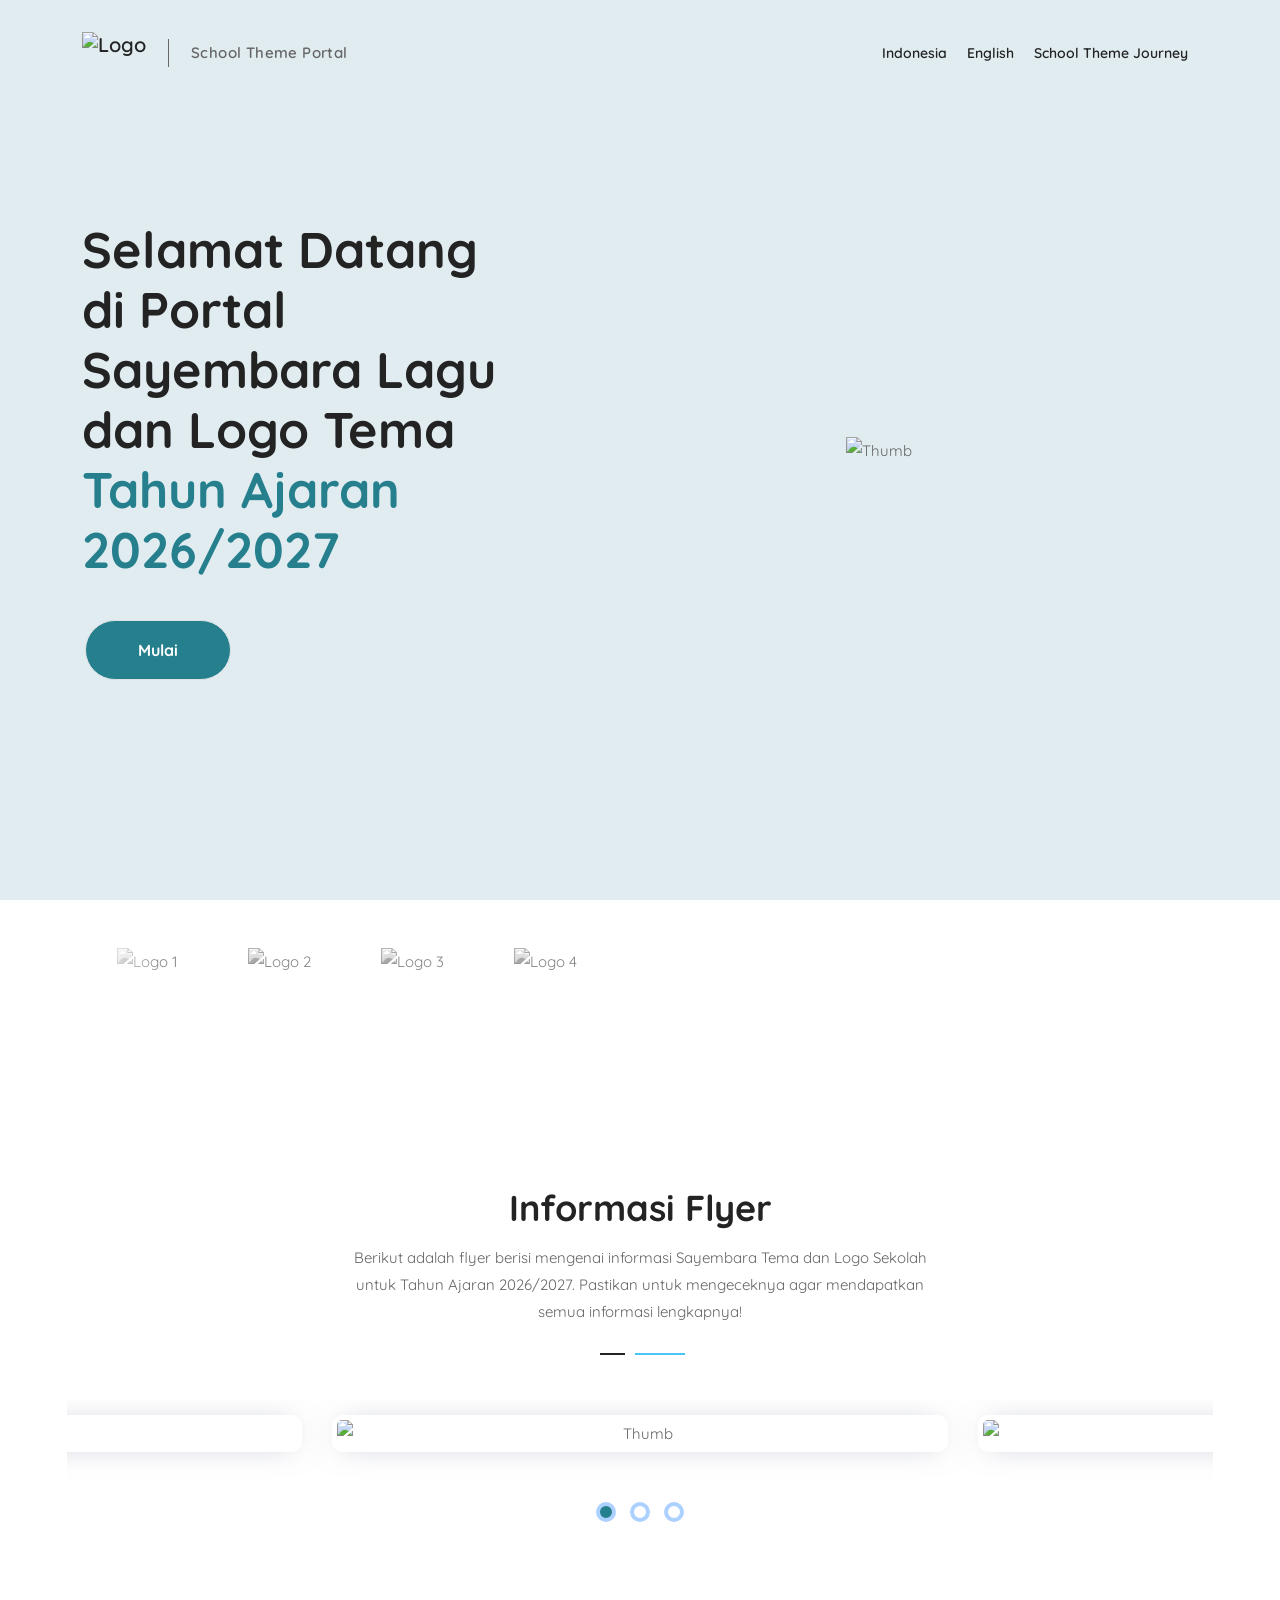
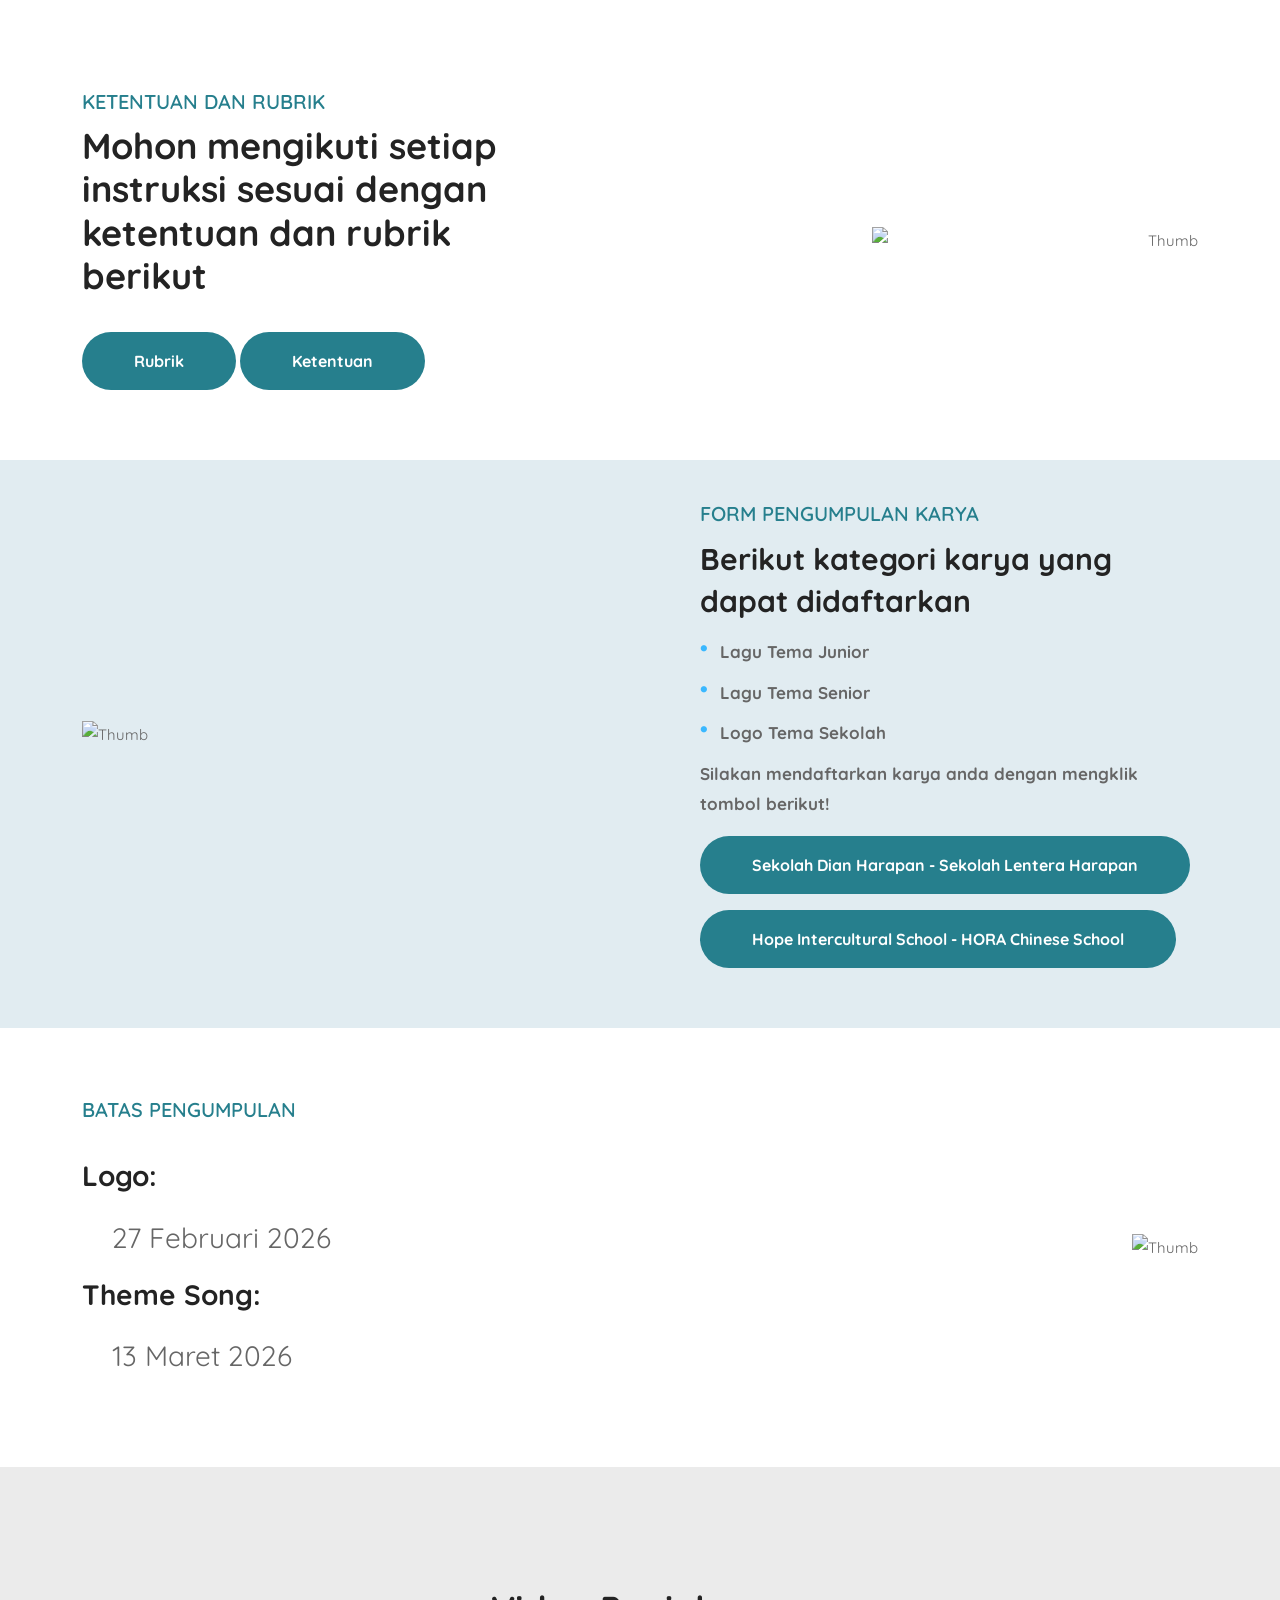
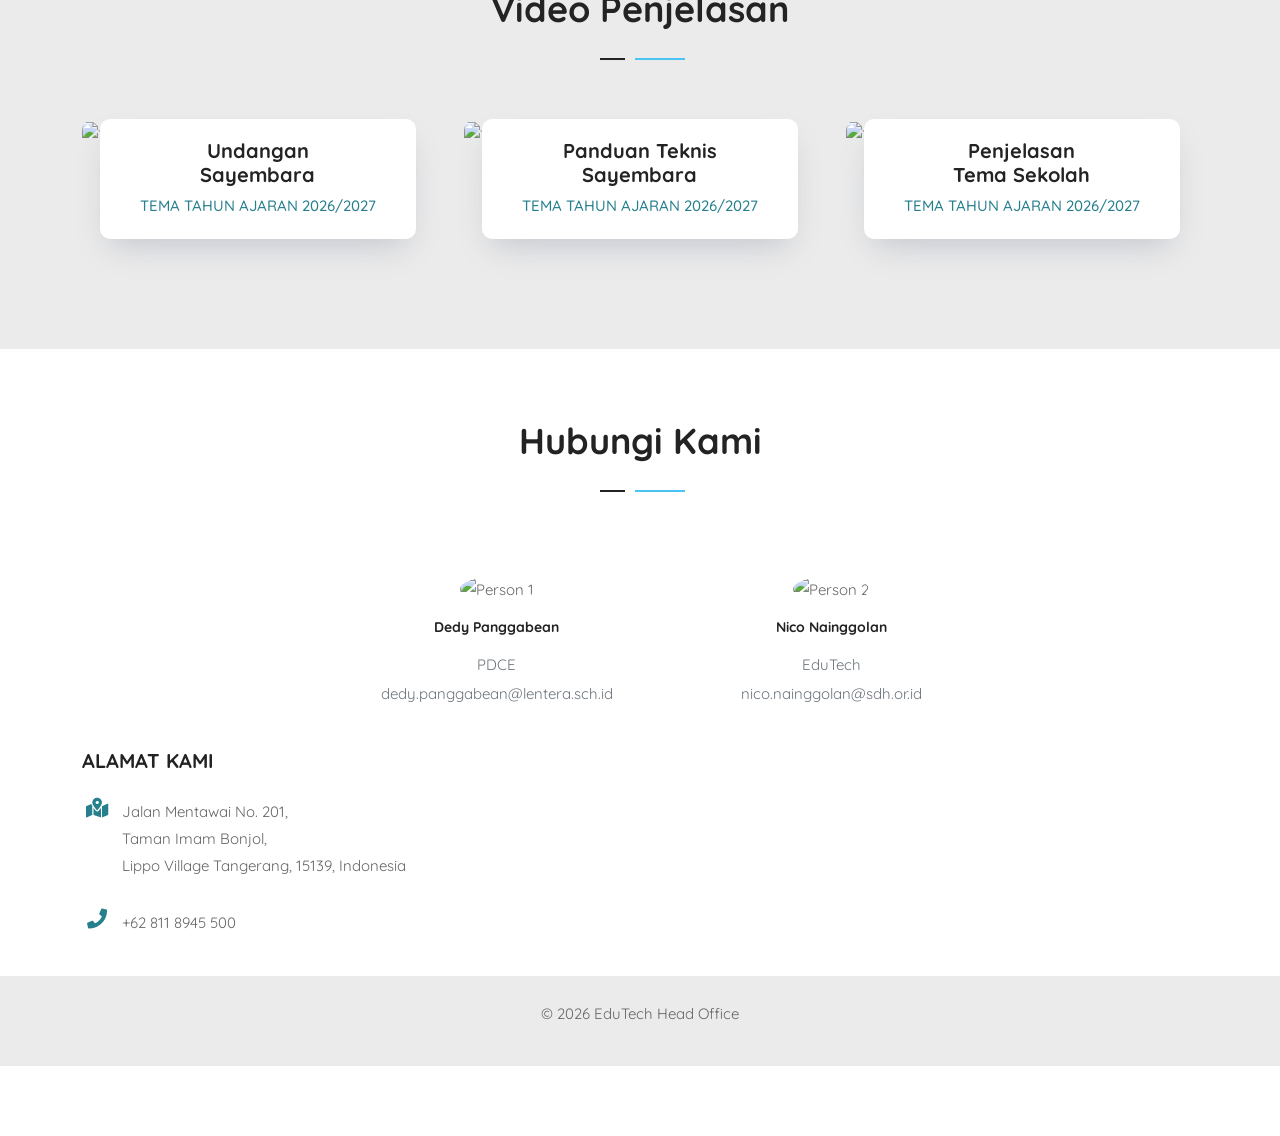
==== indonesia.html @ 3219da0d "upload web" ====
<!DOCTYPE html>
<html lang="en">

<head>
    <!-- ========== Meta Tags ========== -->
    <meta charset="utf-8">
    <meta http-equiv="X-UA-Compatible" content="IE=edge">
    <meta name="viewport" content="width=device-width, initial-scale=1">

    <!-- ========== Page Title ========== -->
    <title>School Theme Competition Portal</title>

    <!-- ========== Favicon Icon ========== -->
    <link rel="shortcut icon" href="https://res.cloudinary.com/dmtqoxsct/image/upload/v1769477807/Desain_tanpa_judul_15_k3yz1j.png" type="image/x-icon">
    <!-- Open Graph -->
    <meta property="og:title" content="School Theme Journey 2026/2027">
    <meta property="og:description" content="School Theme Competition Portal">
    <meta property="og:image" content="https://res.cloudinary.com/dmtqoxsct/image/upload/v1769570770/Colossians_2_13_14_1_zvexdj.png">
    <meta property="og:url" content="https://edutechheadoffice.github.io/schooltheme_portal/">
    <meta property="og:type" content="website">

    <!-- ========== Start Stylesheet ========== -->
    <link href="assets/css/bootstrap.min.css" rel="stylesheet" />
    <link href="assets/css/font-awesome.min.css" rel="stylesheet" />
    <link href="assets/css/elegant-icons.css" rel="stylesheet" />
    <link href="assets/css/flaticon-set.css" rel="stylesheet" />
    <link href="assets/css/magnific-popup.css" rel="stylesheet" />
    <link href="assets/css/owl.carousel.min.css" rel="stylesheet" />
    <link href="assets/css/owl.theme.default.min.css" rel="stylesheet" />
    <link href="assets/css/animate.css" rel="stylesheet" />
    <link href="assets/css/helper.css" rel="stylesheet" />
    <link href="assets/css/validnavs.css" rel="stylesheet" />
    <link href="style.css" rel="stylesheet">
    <link href="assets/css/responsive.css" rel="stylesheet" />
    <!-- ========== End Stylesheet ========== -->


</head>

<body>

    <!-- Start Preloader 
    ============================================= -->
    <div id="preloader">
        <div id="softing-preloader" class="softing-preloader">
            <div class="animation-preloader">
                <div class="spinner"></div>
            </div>
            <div class="loader">
                <div class="row">
                    <div class="col-3 loader-section section-left">
                        <div class="bg"></div>
                    </div>
                    <div class="col-3 loader-section section-left">
                        <div class="bg"></div>
                    </div>
                    <div class="col-3 loader-section section-right">
                        <div class="bg"></div>
                    </div>
                    <div class="col-3 loader-section section-right">
                        <div class="bg"></div>
                    </div>
                </div>
            </div>
        </div>
    </div>
    <!-- End Preloader -->

    <!-- Header 
    ============================================= -->
    <header id="home">
        <!-- Start Navigation -->
        <nav class="navbar mobile-sidenav navbar-sticky navbar-default validnavs navbar-fixed dark no-background">

            <div class="container d-flex justify-content-between align-items-center">            
                

                <!-- Start Header Navigation -->
              <div class="navbar-header">
    <button type="button" class="navbar-toggle" data-toggle="collapse" data-target="#navbar-menu">
        <i class="fa fa-bars"></i>
    </button>

    <a class="navbar-brand brand-wrap" href="index.html">
        <img src="https://res.cloudinary.com/dmtqoxsct/image/upload/v1769415732/PHG_Font_Logo_db_kxhsdo.png"
             class="logo brand-logo" alt="Logo">

        <span class="brand-divider"></span>

        <span class="brand-text">School Theme Portal</span>
    </a>
</div>
                <!-- End Header Navigation -->

                <!-- Collect the nav links, forms, and other content for toggling -->
                <div class="collapse navbar-collapse" id="navbar-menu">

    <button type="button" class="navbar-toggle" data-toggle="collapse" data-target="#navbar-menu">
        <i class="fa fa-times"></i>
    </button>

    <ul class="nav navbar-nav navbar-center" data-in="fadeInDown" data-out="fadeOutUp">
        <li><a class="smooth-menu" href="indonesia.html">Indonesia</a></li>
        <li><a class="smooth-menu" href="index.html">English</a></li>
        <li><a class="smooth-menu" href="index-2.html">School Theme Journey</a></li>
    </ul>

</div><!-- /.navbar-collapse -->

       


                </div>
                <!-- Main Nav -->
            </div>  

            <!-- Overlay screen for menu -->
            <div class="overlay-screen"></div>
            <!-- End Overlay screen for menu -->

        </nav>
        <!-- End Navigation -->
    </header>
    <!-- End Header -->

    <!-- Start Banner 
    ============================================= -->
    <div class="banner-area content-double shape-line bg-theme-small normal-text">
        <div class="box-table">
            <div class="box-cell">
                <div class="container">
                    <div class="double-items">
                        <div class="row align-center">
                            <div class="col-lg-5 left-info simple-video">
                                <div class="content" data-animation="animated fadeInUpBig">
                                    <h1>Selamat Datang di Portal Sayembara Lagu dan Logo Tema <br><span>Tahun Ajaran 2026/2027</span></h1>
                                    <p>
                                    </p>
                                    <a class="btn circle btn-theme border btn-md" href="#theme">Mulai</a>
                                </div>
                            </div>
                            <div class="col-lg-7 right-info">
                                <img src="https://res.cloudinary.com/dmtqoxsct/image/upload/v1769570947/Colossians_2_13_14_2_z1jggm.png" alt="Thumb">
                            </div>
                        </div>
                    </div>
                </div>
                <div class="wavesshape">
                    <img src="assets/img/waves-shape.svg" alt="Shape">
                </div>
            </div>
        </div>
    </div>
    <!-- End Banner -->
        <div class="container my-5">
  <div class="marquee-wrapper overflow-hidden">
    <div class="marquee d-flex align-items-center">
      
      <!-- logo -->
      <img src="https://res.cloudinary.com/dmtqoxsct/image/upload/v1769646526/Main_Logo_SDH_-_Horizontal_-_Black_irmfzk.png" alt="Logo 1">
      <img src="https://res.cloudinary.com/dmtqoxsct/image/upload/v1769646526/Main_Logo_SLH_-_Horizontal_-_Black_sje0l3.png" alt="Logo 2">
      <img src="https://res.cloudinary.com/dmtqoxsct/image/upload/v1769646526/Main_Logo_HIS_-_Horizontal_Main_Logo_HIS_-_Horizontal_-_Black_1_yiuywv.png" alt="Logo 3">
      <img src="https://res.cloudinary.com/dmtqoxsct/image/upload/v1769646675/Hora_Chinese_School-05_zmjd3r.png" alt="Logo 4">

      <!-- looping -->
      <img src="https://res.cloudinary.com/dmtqoxsct/image/upload/v1769646526/Main_Logo_SDH_-_Horizontal_-_Black_irmfzk.png" alt="">
      <img src="https://res.cloudinary.com/dmtqoxsct/image/upload/v1769646526/Main_Logo_SLH_-_Horizontal_-_Black_sje0l3.png" alt="">
      <img src="https://res.cloudinary.com/dmtqoxsct/image/upload/v1769646526/Main_Logo_HIS_-_Horizontal_Main_Logo_HIS_-_Horizontal_-_Black_1_yiuywv.png" alt="">
      <img src="https://res.cloudinary.com/dmtqoxsct/image/upload/v1769646675/Hora_Chinese_School-05_zmjd3r.png" alt="">
  </div>
</div>
</div>
   <!-- Start Overview 
    ============================================= -->
    <div id="overview" class="overview-area default-padding">
        <div class="container">
            <div class="row">
                <div class="col-lg-8 offset-lg-2">
                    <div class="site-heading text-center">
                        <div id="theme">
                        <h2>Informasi Flyer</h2>
                        <p>
                          Berikut adalah flyer berisi mengenai informasi Sayembara Tema dan Logo Sekolah untuk Tahun Ajaran 2026/2027. Pastikan untuk mengeceknya agar mendapatkan semua informasi lengkapnya!
                        </p>
                    </div>
                    </div>
                </div>
            </div>
            <div class="row">
                <div class="col-lg-12 text-center overview-items">
                    <div class="overview-carousel owl-carousel owl-theme">
                         <img src="https://res.cloudinary.com/dmtqoxsct/image/upload/v1769565131/Screenshot_2026-01-28_085028_rasdzl.png" alt="Thumb">
                        <img src="https://res.cloudinary.com/dmtqoxsct/image/upload/v1769565137/Screenshot_2026-01-28_085105_aowwdl.png" alt="Thumb">
                        <img src="https://res.cloudinary.com/dmtqoxsct/image/upload/v1769597877/Screenshot_2026-01-28_175714_o9ojni.png" alt="Thumb">
                    </div>
                </div>
            </div>
        </div>
    </div>
    <!-- End Overview -->
    <!-- Start About 
    ============================================= -->
    <div id="about" class="about-area default-padding">
        <div class="container">
            <div class="row">
                
                <div class="col-lg-6 default info pr-60 pr-md-15 pr-xs-15">
                    <h4>KETENTUAN DAN RUBRIK</h4>
                    <h2>Mohon mengikuti setiap instruksi sesuai dengan ketentuan dan rubrik berikut</h2>
                   
                    <a href="School Theme Competition Rubric.xlsx" class="btn circle btn-theme effect btn-md">Rubrik</a>
                    <a href="ketentuan.pdf" class="btn circle btn-theme effect btn-md">Ketentuan</a>
                </div>
               <div class="col-lg-6 order-lg-1 order-15 right-info text-end
            d-lg-flex align-items-lg-center justify-content-lg-end">
                                <img src="https://res.cloudinary.com/dmtqoxsct/image/upload/v1769506460/Desain_tanpa_judul_18_xvs95o.png" style="width: 60%;" alt="Thumb">
                            </div>
                        </div>
                    </div>
                </div>
            </div>
        </div>
    </div>
    <!-- End About -->

    <!-- Start Companies Area 
    ============================================= -->
   <div class="companies-area default-padding bg-theme-small compact-section">
  <div class="container">
    <div class="row align-items-center">

      <!-- IMAGE LEFT -->
      <div class="col-lg-6 order-lg-1 order-2 right-info text-start">
        <img 
          src="https://res.cloudinary.com/dmtqoxsct/image/upload/v1769408771/324373_7_amijyy.png"
          alt="Thumb"
          class="img-fluid submission-img"
        >
      </div>

      <!-- TEXT RIGHT -->
      <div class="col-lg-6 order-lg-2 order-1 info pl-60 pl-md-15 pl-xs-15">
        <h4 style="   color: var(--color-primary);
  font-weight: 600;
  text-transform: uppercase;
  margin-bottom: 10px;
  font-size: 20px;">FORM PENGUMPULAN KARYA</h4>
        <h4>Berikut kategori karya yang dapat didaftarkan</h4>
       <ul class="icon-list"><li>Lagu Tema Junior</li>
<li>Lagu Tema Senior</li>
<li>Logo Tema Sekolah</li></ul>
        <p style=" font-size: 17px; font-weight: 800;">Silakan mendaftarkan karya anda dengan mengklik tombol berikut!</p>

         <a href="https://forms.office.com/pages/responsepage.aspx?id=8gHswSU1mUS3Gz90bdmfjRW_8tBEueBHvKJaRVLL0GNUM0Y0ME9LU0hYODE4REhWRUtPM0FOSEZEUy4u&route=shorturl" class="btn circle btn-theme effect btn-md mt-3">
         Sekolah Dian Harapan - Sekolah Lentera Harapan
        </a>
        <br>
        <a href="https://forms.office.com/Pages/ResponsePage.aspx?id=8gHswSU1mUS3Gz90bdmfjRW_8tBEueBHvKJaRVLL0GNUN1FMWlVHWTFRS1hRVVhCN0RLM1BLOExMQi4u" class="btn circle btn-theme effect btn-md mt-3">
          Hope Intercultural School - HORA Chinese School
        </a>
      </div>

    </div>
  </div>
</div>


    <!-- End Companies Area -->

 <!-- Start About 
    ============================================= -->
    <div id="about" class="about-area default-padding">
        <div class="container">
            <div class="row">
                
                <div class="col-lg-6 default info pr-60 pr-md-15 pr-xs-15">
                    <h4>BATAS PENGUMPULAN</h4>
                    <br>
                    <h3>Logo:</h3>
                    <p style="font-size: 28px; margin-left: 30px">27 Februari 2026</p>
                    <h3>Theme Song:</h3>
                    <p style="font-size: 28px; margin-left: 30px">13 Maret 2026</p>
                </div>
                 <div class="col-lg-6 order-lg-1 order-15 right-info text-end
            d-lg-flex align-items-lg-center justify-content-lg-end">
                                <img src="https://res.cloudinary.com/dmtqoxsct/image/upload/v1769507106/324373_8_byntpc.png" alt="Thumb">
                            </div>
                        </div>
                    </div>
                </div>
            </div>
        </div>
    </div>
    <!-- End About -->
   

    <!-- Start Team  
    ============================================= -->
    <div id="team" class="team-area bg-gray default-padding bottom-less">
        <div class="container">
            <div class="row">
                <div class="col-lg-8 offset-lg-2">
                    <div class="site-heading text-center">
                        <h2>Video Penjelasan</h2>
                    </div>
                </div>
            </div>
            <div class="team-items">
                <div class="row">
                    <div class="col-lg-4 col-md-6">
                        <div class="item">
                            <div class="thumb">
                                <img src="https://res.cloudinary.com/dmtqoxsct/image/upload/v1769580712/Screenshot_2026-01-28_at_13.05.48_kveeoa.png" alt="Thumb">
                                <div class="social">
                                    <ul>
                                        <li class="instagram">
                                            <a href="https://www.youtube.com/watch?v=D0Cm_6YwQUc" class="popup-youtube"><i class="fab fa-youtube"></i></a>
                                    </ul>
                                </div>
                            </div>
                            <div class="info">
                                <h4> Undangan <br>Sayembara </h4>
                                <span>Tema Tahun Ajaran 2026/2027</span>
                            </div>
                        </div>
                    </div>
                    <div class="col-lg-4 col-md-6">
                        <div class="item">
                            <div class="thumb">
                                <img src="https://res.cloudinary.com/dmtqoxsct/image/upload/v1769580712/Screenshot_2026-01-28_at_13.07.51_fjllck.png" alt="Thumb">
                                <div class="social">
                                    <ul>
                                        <li class="instagram">
                                            <a href="https://youtu.be/3Cv256GysTo"><i class="fab fa-youtube"></i></a>
                                        </li>
                                    </ul>
                                </div>
                            </div>
                            <div class="info">
                                <h4> Panduan Teknis <br> Sayembara</h4>
                                <span>Tema Tahun Ajaran 2026/2027 </span>
                            </div>
                        </div>
                    </div>
                    <div class="col-lg-4 col-md-6">
                        <div class="item">
                            <div class="thumb">
                                <img src="https://res.cloudinary.com/dmtqoxsct/image/upload/v1769580838/Screenshot_2026-01-28_at_13.05.08_rw1brc.png" alt="Thumb">
                                <div class="social">
                                    <ul>
                                        <li class="instagram">
                                            <a href="https://www.youtube.com/watch?v=H1B5Xvhsjas" class="popup-youtube"><i class="fab fa-youtube"></i></a>
                                        </li>
                                    </ul>
                                </div>
                            </div>
                            <div class="info">
                                <h4>Penjelasan <br> Tema Sekolah</h4>
                                <span>Tema Tahun Ajaran 2026/2027</span>
                            </div>
                        </div>
                    </div>
                </div>
            </div>
        </div>
    </div>
    <!-- End Team -->

   

   

    

    <!-- Start Contact Area  
    ============================================= -->
    <div id="contact" class="contact-us-area default-padding">
        <div class="container">
            <div class="row">
                <div class="col-lg-8 offset-lg-2">
                    <div class="site-heading text-center">
                        <h2>Hubungi Kami</h2>
                    </div>
                </div>
            </div>
              <div class="row justify-content-center mt-4">
            <div class="col-lg-4 col-md-5 col-12 text-center">
                <img src="https://res.cloudinary.com/dmtqoxsct/image/upload/v1769411630/324373_4_tktbna.png" class="profile-img rounded-circle mb-3" alt="Person 1">
                                <h6>Dedy Panggabean</h6>
                                  <p class="text-muted job-title">PDCE</p>
                <p class="text-muted email">dedy.panggabean@lentera.sch.id</p>
            </div>
                   <div class="col-lg-3 col-md-4 col-12 text-center">
                <img src="https://res.cloudinary.com/dmtqoxsct/image/upload/v1769425814/nico_ziuiih.png"
     class="profile-img rounded-circle mb-3"
     alt="Person 2">
                <h6>Nico Nainggolan</h6>
                  <p class="text-muted job-title">EduTech</p>
                <p class="text-muted email">nico.nainggolan@sdh.or.id</p>
            </div>
        </div>
            <br>
            <div class="row">
                <div class="col-lg-6 address">
                    <div class="address-items">
                        <h4>ALAMAT KAMI</h4>
                        <ul class="info">
                            <li>
                                <i class="fas fa-map-marked-alt"></i> 
                                <span>Jalan Mentawai No. 201,<br> Taman Imam Bonjol,<br> Lippo Village Tangerang, 15139, Indonesia</span>
                            </li>
                            <li>
                                <i class="fas fa-phone"></i> 
                                <span>+62 811 8945 500</span>
                            </li>
                        </ul>
                        </div>
                    </div>
                </div>
        </div>
  <footer class="bg-gray pt-4 pb-4">
        <div class="container text-center">
            <p>&copy; 2026 EduTech Head Office</p>
        </div>
    </footer>

    <!-- jQuery Frameworks
    ============================================= -->
    <script src="assets/js/jquery-3.6.0.min.js"></script>
    <script src="assets/js/bootstrap.bundle.min.js"></script>
    <script src="assets/js/jquery.appear.js"></script>
    <script src="assets/js/jquery.easing.min.js"></script>
    <script src="assets/js/jquery.magnific-popup.min.js"></script>
    <script src="assets/js/owl.carousel.min.js"></script>
    <script src="assets/js/count-to.js"></script>
    <script src="assets/js/wow.min.js"></script>
    <script src="assets/js/validnavs.js"></script>
    <script src="assets/js/main.js"></script>

</body>
</html>
---- assets/css/elegant-icons.css ----
@font-face {
	font-family: 'ElegantIcons';
	src:url('../fonts/ElegantIcons.eot');
	src:url('../fonts/ElegantIcons.eot?#iefix') format('embedded-opentype'),
		url('../fonts/ElegantIcons.woff') format('woff'),
		url('../fonts/ElegantIcons.ttf') format('truetype'),
		url('../fonts/ElegantIcons.svg#ElegantIcons') format('svg');
	font-weight: normal;
	font-style: normal;
}

@media screen and (-webkit-min-device-pixel-ratio:0) {
  @font-face {
    font-family: "ElegantIcons";
    src: url("./ElegantIcons.svg#ElegantIcons") format("svg");
  }
}

/* Use the following CSS code if you want to use data attributes for inserting your icons */
[data-icon]:before {
	font-family: 'ElegantIcons';
	content: attr(data-icon);
	speak: none;
	font-weight: normal;
	font-variant: normal;
	text-transform: none;
	line-height: 1;
	-webkit-font-smoothing: antialiased;
	-moz-osx-font-smoothing: grayscale;
}

/* Use the following CSS code if you want to have a class per icon */
/*
Instead of a list of all class selectors,
you can use the generic selector below, but it's slower:
[class*="your-class-prefix"] {
*/

.arrow_up, .arrow_down, .arrow_left, .arrow_right, .arrow_left-up, .arrow_right-up, .arrow_right-down, .arrow_left-down, .arrow-up-down, .arrow_up-down_alt, .arrow_left-right_alt, .arrow_left-right, .arrow_expand_alt2, .arrow_expand_alt, .arrow_condense, .arrow_expand, .arrow_move, .arrow_carrot-up, .arrow_carrot-down, .arrow_carrot-left, .arrow_carrot-right, .arrow_carrot-2up, .arrow_carrot-2down, .arrow_carrot-2left, .arrow_carrot-2right, .arrow_carrot-up_alt2, .arrow_carrot-down_alt2, .arrow_carrot-left_alt2, .arrow_carrot-right_alt2, .arrow_carrot-2up_alt2, .arrow_carrot-2down_alt2, .arrow_carrot-2left_alt2, .arrow_carrot-2right_alt2, .arrow_triangle-up, .arrow_triangle-down, .arrow_triangle-left, .arrow_triangle-right, .arrow_triangle-up_alt2, .arrow_triangle-down_alt2, .arrow_triangle-left_alt2, .arrow_triangle-right_alt2, .arrow_back, .icon_minus-06, .icon_plus, .icon_close, .icon_check, .icon_minus_alt2, .icon_plus_alt2, .icon_close_alt2, .icon_check_alt2, .icon_zoom-out_alt, .icon_zoom-in_alt, .icon_search, .icon_box-empty, .icon_box-selected, .icon_minus-box, .icon_plus-box, .icon_box-checked, .icon_circle-empty, .icon_circle-slelected, .icon_stop_alt2, .icon_stop, .icon_pause_alt2, .icon_pause, .icon_menu, .icon_menu-square_alt2, .icon_menu-circle_alt2, .icon_ul, .icon_ol, .icon_adjust-horiz, .icon_adjust-vert, .icon_document_alt, .icon_documents_alt, .icon_pencil, .icon_pencil-edit_alt, .icon_pencil-edit, .icon_folder-alt, .icon_folder-open_alt, .icon_folder-add_alt, .icon_info_alt, .icon_error-oct_alt, .icon_error-circle_alt, .icon_error-triangle_alt, .icon_question_alt2, .icon_question, .icon_comment_alt, .icon_chat_alt, .icon_vol-mute_alt, .icon_volume-low_alt, .icon_volume-high_alt, .icon_quotations, .icon_quotations_alt2, .icon_clock_alt, .icon_lock_alt, .icon_lock-open_alt, .icon_key_alt, .icon_cloud_alt, .icon_cloud-upload_alt, .icon_cloud-download_alt, .icon_image, .icon_images, .icon_lightbulb_alt, .icon_gift_alt, .icon_house_alt, .icon_genius, .icon_mobile, .icon_tablet, .icon_laptop, .icon_desktop, .icon_camera_alt, .icon_mail_alt, .icon_cone_alt, .icon_ribbon_alt, .icon_bag_alt, .icon_creditcard, .icon_cart_alt, .icon_paperclip, .icon_tag_alt, .icon_tags_alt, .icon_trash_alt, .icon_cursor_alt, .icon_mic_alt, .icon_compass_alt, .icon_pin_alt, .icon_pushpin_alt, .icon_map_alt, .icon_drawer_alt, .icon_toolbox_alt, .icon_book_alt, .icon_calendar, .icon_film, .icon_table, .icon_contacts_alt, .icon_headphones, .icon_lifesaver, .icon_piechart, .icon_refresh, .icon_link_alt, .icon_link, .icon_loading, .icon_blocked, .icon_archive_alt, .icon_heart_alt, .icon_star_alt, .icon_star-half_alt, .icon_star, .icon_star-half, .icon_tools, .icon_tool, .icon_cog, .icon_cogs, .arrow_up_alt, .arrow_down_alt, .arrow_left_alt, .arrow_right_alt, .arrow_left-up_alt, .arrow_right-up_alt, .arrow_right-down_alt, .arrow_left-down_alt, .arrow_condense_alt, .arrow_expand_alt3, .arrow_carrot_up_alt, .arrow_carrot-down_alt, .arrow_carrot-left_alt, .arrow_carrot-right_alt, .arrow_carrot-2up_alt, .arrow_carrot-2dwnn_alt, .arrow_carrot-2left_alt, .arrow_carrot-2right_alt, .arrow_triangle-up_alt, .arrow_triangle-down_alt, .arrow_triangle-left_alt, .arrow_triangle-right_alt, .icon_minus_alt, .icon_plus_alt, .icon_close_alt, .icon_check_alt, .icon_zoom-out, .icon_zoom-in, .icon_stop_alt, .icon_menu-square_alt, .icon_menu-circle_alt, .icon_document, .icon_documents, .icon_pencil_alt, .icon_folder, .icon_folder-open, .icon_folder-add, .icon_folder_upload, .icon_folder_download, .icon_info, .icon_error-circle, .icon_error-oct, .icon_error-triangle, .icon_question_alt, .icon_comment, .icon_chat, .icon_vol-mute, .icon_volume-low, .icon_volume-high, .icon_quotations_alt, .icon_clock, .icon_lock, .icon_lock-open, .icon_key, .icon_cloud, .icon_cloud-upload, .icon_cloud-download, .icon_lightbulb, .icon_gift, .icon_house, .icon_camera, .icon_mail, .icon_cone, .icon_ribbon, .icon_bag, .icon_cart, .icon_tag, .icon_tags, .icon_trash, .icon_cursor, .icon_mic, .icon_compass, .icon_pin, .icon_pushpin, .icon_map, .icon_drawer, .icon_toolbox, .icon_book, .icon_contacts, .icon_archive, .icon_heart, .icon_profile, .icon_group, .icon_grid-2x2, .icon_grid-3x3, .icon_music, .icon_pause_alt, .icon_phone, .icon_upload, .icon_download, .social_facebook, .social_twitter, .social_pinterest, .social_googleplus, .social_tumblr, .social_tumbleupon, .social_wordpress, .social_instagram, .social_dribbble, .social_vimeo, .social_linkedin, .social_rss, .social_deviantart, .social_share, .social_myspace, .social_skype, .social_youtube, .social_picassa, .social_googledrive, .social_flickr, .social_blogger, .social_spotify, .social_delicious, .social_facebook_circle, .social_twitter_circle, .social_pinterest_circle, .social_googleplus_circle, .social_tumblr_circle, .social_stumbleupon_circle, .social_wordpress_circle, .social_instagram_circle, .social_dribbble_circle, .social_vimeo_circle, .social_linkedin_circle, .social_rss_circle, .social_deviantart_circle, .social_share_circle, .social_myspace_circle, .social_skype_circle, .social_youtube_circle, .social_picassa_circle, .social_googledrive_alt2, .social_flickr_circle, .social_blogger_circle, .social_spotify_circle, .social_delicious_circle, .social_facebook_square, .social_twitter_square, .social_pinterest_square, .social_googleplus_square, .social_tumblr_square, .social_stumbleupon_square, .social_wordpress_square, .social_instagram_square, .social_dribbble_square, .social_vimeo_square, .social_linkedin_square, .social_rss_square, .social_deviantart_square, .social_share_square, .social_myspace_square, .social_skype_square, .social_youtube_square, .social_picassa_square, .social_googledrive_square, .social_flickr_square, .social_blogger_square, .social_spotify_square, .social_delicious_square, .icon_printer, .icon_calulator, .icon_building, .icon_floppy, .icon_drive, .icon_search-2, .icon_id, .icon_id-2, .icon_puzzle, .icon_like, .icon_dislike, .icon_mug, .icon_currency, .icon_wallet, .icon_pens, .icon_easel, .icon_flowchart, .icon_datareport, .icon_briefcase, .icon_shield, .icon_percent, .icon_globe, .icon_globe-2, .icon_target, .icon_hourglass, .icon_balance, .icon_rook, .icon_printer-alt, .icon_calculator_alt, .icon_building_alt, .icon_floppy_alt, .icon_drive_alt, .icon_search_alt, .icon_id_alt, .icon_id-2_alt, .icon_puzzle_alt, .icon_like_alt, .icon_dislike_alt, .icon_mug_alt, .icon_currency_alt, .icon_wallet_alt, .icon_pens_alt, .icon_easel_alt, .icon_flowchart_alt, .icon_datareport_alt, .icon_briefcase_alt, .icon_shield_alt, .icon_percent_alt, .icon_globe_alt, .icon_clipboard {
	font-family: 'ElegantIcons';
	speak: none;
	font-style: normal;
	font-weight: normal;
	font-variant: normal;
	text-transform: none;
	line-height: 1;
	-webkit-font-smoothing: antialiased;
}
.arrow_up:before {
	content: "\21";
}
.arrow_down:before {
	content: "\22";
}
.arrow_left:before {
	content: "\23";
}
.arrow_right:before {
	content: "\24";
}
.arrow_left-up:before {
	content: "\25";
}
.arrow_right-up:before {
	content: "\26";
}
.arrow_right-down:before {
	content: "\27";
}
.arrow_left-down:before {
	content: "\28";
}
.arrow-up-down:before {
	content: "\29";
}
.arrow_up-down_alt:before {
	content: "\2a";
}
.arrow_left-right_alt:before {
	content: "\2b";
}
.arrow_left-right:before {
	content: "\2c";
}
.arrow_expand_alt2:before {
	content: "\2d";
}
.arrow_expand_alt:before {
	content: "\2e";
}
.arrow_condense:before {
	content: "\2f";
}
.arrow_expand:before {
	content: "\30";
}
.arrow_move:before {
	content: "\31";
}
.arrow_carrot-up:before {
	content: "\32";
}
.arrow_carrot-down:before {
	content: "\33";
}
.arrow_carrot-left:before {
	content: "\34";
}
.arrow_carrot-right:before {
	content: "\35";
}
.arrow_carrot-2up:before {
	content: "\36";
}
.arrow_carrot-2down:before {
	content: "\37";
}
.arrow_carrot-2left:before {
	content: "\38";
}
.arrow_carrot-2right:before {
	content: "\39";
}
.arrow_carrot-up_alt2:before {
	content: "\3a";
}
.arrow_carrot-down_alt2:before {
	content: "\3b";
}
.arrow_carrot-left_alt2:before {
	content: "\3c";
}
.arrow_carrot-right_alt2:before {
	content: "\3d";
}
.arrow_carrot-2up_alt2:before {
	content: "\3e";
}
.arrow_carrot-2down_alt2:before {
	content: "\3f";
}
.arrow_carrot-2left_alt2:before {
	content: "\40";
}
.arrow_carrot-2right_alt2:before {
	content: "\41";
}
.arrow_triangle-up:before {
	content: "\42";
}
.arrow_triangle-down:before {
	content: "\43";
}
.arrow_triangle-left:before {
	content: "\44";
}
.arrow_triangle-right:before {
	content: "\45";
}
.arrow_triangle-up_alt2:before {
	content: "\46";
}
.arrow_triangle-down_alt2:before {
	content: "\47";
}
.arrow_triangle-left_alt2:before {
	content: "\48";
}
.arrow_triangle-right_alt2:before {
	content: "\49";
}
.arrow_back:before {
	content: "\4a";
}
.icon_minus-06:before {
	content: "\4b";
}
.icon_plus:before {
	content: "\4c";
}
.icon_close:before {
	content: "\4d";
}
.icon_check:before {
	content: "\4e";
}
.icon_minus_alt2:before {
	content: "\4f";
}
.icon_plus_alt2:before {
	content: "\50";
}
.icon_close_alt2:before {
	content: "\51";
}
.icon_check_alt2:before {
	content: "\52";
}
.icon_zoom-out_alt:before {
	content: "\53";
}
.icon_zoom-in_alt:before {
	content: "\54";
}
.icon_search:before {
	content: "\55";
}
.icon_box-empty:before {
	content: "\56";
}
.icon_box-selected:before {
	content: "\57";
}
.icon_minus-box:before {
	content: "\58";
}
.icon_plus-box:before {
	content: "\59";
}
.icon_box-checked:before {
	content: "\5a";
}
.icon_circle-empty:before {
	content: "\5b";
}
.icon_circle-slelected:before {
	content: "\5c";
}
.icon_stop_alt2:before {
	content: "\5d";
}
.icon_stop:before {
	content: "\5e";
}
.icon_pause_alt2:before {
	content: "\5f";
}
.icon_pause:before {
	content: "\60";
}
.icon_menu:before {
	content: "\61";
}
.icon_menu-square_alt2:before {
	content: "\62";
}
.icon_menu-circle_alt2:before {
	content: "\63";
}
.icon_ul:before {
	content: "\64";
}
.icon_ol:before {
	content: "\65";
}
.icon_adjust-horiz:before {
	content: "\66";
}
.icon_adjust-vert:before {
	content: "\67";
}
.icon_document_alt:before {
	content: "\68";
}
.icon_documents_alt:before {
	content: "\69";
}
.icon_pencil:before {
	content: "\6a";
}
.icon_pencil-edit_alt:before {
	content: "\6b";
}
.icon_pencil-edit:before {
	content: "\6c";
}
.icon_folder-alt:before {
	content: "\6d";
}
.icon_folder-open_alt:before {
	content: "\6e";
}
.icon_folder-add_alt:before {
	content: "\6f";
}
.icon_info_alt:before {
	content: "\70";
}
.icon_error-oct_alt:before {
	content: "\71";
}
.icon_error-circle_alt:before {
	content: "\72";
}
.icon_error-triangle_alt:before {
	content: "\73";
}
.icon_question_alt2:before {
	content: "\74";
}
.icon_question:before {
	content: "\75";
}
.icon_comment_alt:before {
	content: "\76";
}
.icon_chat_alt:before {
	content: "\77";
}
.icon_vol-mute_alt:before {
	content: "\78";
}
.icon_volume-low_alt:before {
	content: "\79";
}
.icon_volume-high_alt:before {
	content: "\7a";
}
.icon_quotations:before {
	content: "\7b";
}
.icon_quotations_alt2:before {
	content: "\7c";
}
.icon_clock_alt:before {
	content: "\7d";
}
.icon_lock_alt:before {
	content: "\7e";
}
.icon_lock-open_alt:before {
	content: "\e000";
}
.icon_key_alt:before {
	content: "\e001";
}
.icon_cloud_alt:before {
	content: "\e002";
}
.icon_cloud-upload_alt:before {
	content: "\e003";
}
.icon_cloud-download_alt:before {
	content: "\e004";
}
.icon_image:before {
	content: "\e005";
}
.icon_images:before {
	content: "\e006";
}
.icon_lightbulb_alt:before {
	content: "\e007";
}
.icon_gift_alt:before {
	content: "\e008";
}
.icon_house_alt:before {
	content: "\e009";
}
.icon_genius:before {
	content: "\e00a";
}
.icon_mobile:before {
	content: "\e00b";
}
.icon_tablet:before {
	content: "\e00c";
}
.icon_laptop:before {
	content: "\e00d";
}
.icon_desktop:before {
	content: "\e00e";
}
.icon_camera_alt:before {
	content: "\e00f";
}
.icon_mail_alt:before {
	content: "\e010";
}
.icon_cone_alt:before {
	content: "\e011";
}
.icon_ribbon_alt:before {
	content: "\e012";
}
.icon_bag_alt:before {
	content: "\e013";
}
.icon_creditcard:before {
	content: "\e014";
}
.icon_cart_alt:before {
	content: "\e015";
}
.icon_paperclip:before {
	content: "\e016";
}
.icon_tag_alt:before {
	content: "\e017";
}
.icon_tags_alt:before {
	content: "\e018";
}
.icon_trash_alt:before {
	content: "\e019";
}
.icon_cursor_alt:before {
	content: "\e01a";
}
.icon_mic_alt:before {
	content: "\e01b";
}
.icon_compass_alt:before {
	content: "\e01c";
}
.icon_pin_alt:before {
	content: "\e01d";
}
.icon_pushpin_alt:before {
	content: "\e01e";
}
.icon_map_alt:before {
	content: "\e01f";
}
.icon_drawer_alt:before {
	content: "\e020";
}
.icon_toolbox_alt:before {
	content: "\e021";
}
.icon_book_alt:before {
	content: "\e022";
}
.icon_calendar:before {
	content: "\e023";
}
.icon_film:before {
	content: "\e024";
}
.icon_table:before {
	content: "\e025";
}
.icon_contacts_alt:before {
	content: "\e026";
}
.icon_headphones:before {
	content: "\e027";
}
.icon_lifesaver:before {
	content: "\e028";
}
.icon_piechart:before {
	content: "\e029";
}
.icon_refresh:before {
	content: "\e02a";
}
.icon_link_alt:before {
	content: "\e02b";
}
.icon_link:before {
	content: "\e02c";
}
.icon_loading:before {
	content: "\e02d";
}
.icon_blocked:before {
	content: "\e02e";
}
.icon_archive_alt:before {
	content: "\e02f";
}
.icon_heart_alt:before {
	content: "\e030";
}
.icon_star_alt:before {
	content: "\e031";
}
.icon_star-half_alt:before {
	content: "\e032";
}
.icon_star:before {
	content: "\e033";
}
.icon_star-half:before {
	content: "\e034";
}
.icon_tools:before {
	content: "\e035";
}
.icon_tool:before {
	content: "\e036";
}
.icon_cog:before {
	content: "\e037";
}
.icon_cogs:before {
	content: "\e038";
}
.arrow_up_alt:before {
	content: "\e039";
}
.arrow_down_alt:before {
	content: "\e03a";
}
.arrow_left_alt:before {
	content: "\e03b";
}
.arrow_right_alt:before {
	content: "\e03c";
}
.arrow_left-up_alt:before {
	content: "\e03d";
}
.arrow_right-up_alt:before {
	content: "\e03e";
}
.arrow_right-down_alt:before {
	content: "\e03f";
}
.arrow_left-down_alt:before {
	content: "\e040";
}
.arrow_condense_alt:before {
	content: "\e041";
}
.arrow_expand_alt3:before {
	content: "\e042";
}
.arrow_carrot_up_alt:before {
	content: "\e043";
}
.arrow_carrot-down_alt:before {
	content: "\e044";
}
.arrow_carrot-left_alt:before {
	content: "\e045";
}
.arrow_carrot-right_alt:before {
	content: "\e046";
}
.arrow_carrot-2up_alt:before {
	content: "\e047";
}
.arrow_carrot-2dwnn_alt:before {
	content: "\e048";
}
.arrow_carrot-2left_alt:before {
	content: "\e049";
}
.arrow_carrot-2right_alt:before {
	content: "\e04a";
}
.arrow_triangle-up_alt:before {
	content: "\e04b";
}
.arrow_triangle-down_alt:before {
	content: "\e04c";
}
.arrow_triangle-left_alt:before {
	content: "\e04d";
}
.arrow_triangle-right_alt:before {
	content: "\e04e";
}
.icon_minus_alt:before {
	content: "\e04f";
}
.icon_plus_alt:before {
	content: "\e050";
}
.icon_close_alt:before {
	content: "\e051";
}
.icon_check_alt:before {
	content: "\e052";
}
.icon_zoom-out:before {
	content: "\e053";
}
.icon_zoom-in:before {
	content: "\e054";
}
.icon_stop_alt:before {
	content: "\e055";
}
.icon_menu-square_alt:before {
	content: "\e056";
}
.icon_menu-circle_alt:before {
	content: "\e057";
}
.icon_document:before {
	content: "\e058";
}
.icon_documents:before {
	content: "\e059";
}
.icon_pencil_alt:before {
	content: "\e05a";
}
.icon_folder:before {
	content: "\e05b";
}
.icon_folder-open:before {
	content: "\e05c";
}
.icon_folder-add:before {
	content: "\e05d";
}
.icon_folder_upload:before {
	content: "\e05e";
}
.icon_folder_download:before {
	content: "\e05f";
}
.icon_info:before {
	content: "\e060";
}
.icon_error-circle:before {
	content: "\e061";
}
.icon_error-oct:before {
	content: "\e062";
}
.icon_error-triangle:before {
	content: "\e063";
}
.icon_question_alt:before {
	content: "\e064";
}
.icon_comment:before {
	content: "\e065";
}
.icon_chat:before {
	content: "\e066";
}
.icon_vol-mute:before {
	content: "\e067";
}
.icon_volume-low:before {
	content: "\e068";
}
.icon_volume-high:before {
	content: "\e069";
}
.icon_quotations_alt:before {
	content: "\e06a";
}
.icon_clock:before {
	content: "\e06b";
}
.icon_lock:before {
	content: "\e06c";
}
.icon_lock-open:before {
	content: "\e06d";
}
.icon_key:before {
	content: "\e06e";
}
.icon_cloud:before {
	content: "\e06f";
}
.icon_cloud-upload:before {
	content: "\e070";
}
.icon_cloud-download:before {
	content: "\e071";
}
.icon_lightbulb:before {
	content: "\e072";
}
.icon_gift:before {
	content: "\e073";
}
.icon_house:before {
	content: "\e074";
}
.icon_camera:before {
	content: "\e075";
}
.icon_mail:before {
	content: "\e076";
}
.icon_cone:before {
	content: "\e077";
}
.icon_ribbon:before {
	content: "\e078";
}
.icon_bag:before {
	content: "\e079";
}
.icon_cart:before {
	content: "\e07a";
}
.icon_tag:before {
	content: "\e07b";
}
.icon_tags:before {
	content: "\e07c";
}
.icon_trash:before {
	content: "\e07d";
}
.icon_cursor:before {
	content: "\e07e";
}
.icon_mic:before {
	content: "\e07f";
}
.icon_compass:before {
	content: "\e080";
}
.icon_pin:before {
	content: "\e081";
}
.icon_pushpin:before {
	content: "\e082";
}
.icon_map:before {
	content: "\e083";
}
.icon_drawer:before {
	content: "\e084";
}
.icon_toolbox:before {
	content: "\e085";
}
.icon_book:before {
	content: "\e086";
}
.icon_contacts:before {
	content: "\e087";
}
.icon_archive:before {
	content: "\e088";
}
.icon_heart:before {
	content: "\e089";
}
.icon_profile:before {
	content: "\e08a";
}
.icon_group:before {
	content: "\e08b";
}
.icon_grid-2x2:before {
	content: "\e08c";
}
.icon_grid-3x3:before {
	content: "\e08d";
}
.icon_music:before {
	content: "\e08e";
}
.icon_pause_alt:before {
	content: "\e08f";
}
.icon_phone:before {
	content: "\e090";
}
.icon_upload:before {
	content: "\e091";
}
.icon_download:before {
	content: "\e092";
}
.social_facebook:before {
	content: "\e093";
}
.social_twitter:before {
	content: "\e094";
}
.social_pinterest:before {
	content: "\e095";
}
.social_googleplus:before {
	content: "\e096";
}
.social_tumblr:before {
	content: "\e097";
}
.social_tumbleupon:before {
	content: "\e098";
}
.social_wordpress:before {
	content: "\e099";
}
.social_instagram:before {
	content: "\e09a";
}
.social_dribbble:before {
	content: "\e09b";
}
.social_vimeo:before {
	content: "\e09c";
}
.social_linkedin:before {
	content: "\e09d";
}
.social_rss:before {
	content: "\e09e";
}
.social_deviantart:before {
	content: "\e09f";
}
.social_share:before {
	content: "\e0a0";
}
.social_myspace:before {
	content: "\e0a1";
}
.social_skype:before {
	content: "\e0a2";
}
.social_youtube:before {
	content: "\e0a3";
}
.social_picassa:before {
	content: "\e0a4";
}
.social_googledrive:before {
	content: "\e0a5";
}
.social_flickr:before {
	content: "\e0a6";
}
.social_blogger:before {
	content: "\e0a7";
}
.social_spotify:before {
	content: "\e0a8";
}
.social_delicious:before {
	content: "\e0a9";
}
.social_facebook_circle:before {
	content: "\e0aa";
}
.social_twitter_circle:before {
	content: "\e0ab";
}
.social_pinterest_circle:before {
	content: "\e0ac";
}
.social_googleplus_circle:before {
	content: "\e0ad";
}
.social_tumblr_circle:before {
	content: "\e0ae";
}
.social_stumbleupon_circle:before {
	content: "\e0af";
}
.social_wordpress_circle:before {
	content: "\e0b0";
}
.social_instagram_circle:before {
	content: "\e0b1";
}
.social_dribbble_circle:before {
	content: "\e0b2";
}
.social_vimeo_circle:before {
	content: "\e0b3";
}
.social_linkedin_circle:before {
	content: "\e0b4";
}
.social_rss_circle:before {
	content: "\e0b5";
}
.social_deviantart_circle:before {
	content: "\e0b6";
}
.social_share_circle:before {
	content: "\e0b7";
}
.social_myspace_circle:before {
	content: "\e0b8";
}
.social_skype_circle:before {
	content: "\e0b9";
}
.social_youtube_circle:before {
	content: "\e0ba";
}
.social_picassa_circle:before {
	content: "\e0bb";
}
.social_googledrive_alt2:before {
	content: "\e0bc";
}
.social_flickr_circle:before {
	content: "\e0bd";
}
.social_blogger_circle:before {
	content: "\e0be";
}
.social_spotify_circle:before {
	content: "\e0bf";
}
.social_delicious_circle:before {
	content: "\e0c0";
}
.social_facebook_square:before {
	content: "\e0c1";
}
.social_twitter_square:before {
	content: "\e0c2";
}
.social_pinterest_square:before {
	content: "\e0c3";
}
.social_googleplus_square:before {
	content: "\e0c4";
}
.social_tumblr_square:before {
	content: "\e0c5";
}
.social_stumbleupon_square:before {
	content: "\e0c6";
}
.social_wordpress_square:before {
	content: "\e0c7";
}
.social_instagram_square:before {
	content: "\e0c8";
}
.social_dribbble_square:before {
	content: "\e0c9";
}
.social_vimeo_square:before {
	content: "\e0ca";
}
.social_linkedin_square:before {
	content: "\e0cb";
}
.social_rss_square:before {
	content: "\e0cc";
}
.social_deviantart_square:before {
	content: "\e0cd";
}
.social_share_square:before {
	content: "\e0ce";
}
.social_myspace_square:before {
	content: "\e0cf";
}
.social_skype_square:before {
	content: "\e0d0";
}
.social_youtube_square:before {
	content: "\e0d1";
}
.social_picassa_square:before {
	content: "\e0d2";
}
.social_googledrive_square:before {
	content: "\e0d3";
}
.social_flickr_square:before {
	content: "\e0d4";
}
.social_blogger_square:before {
	content: "\e0d5";
}
.social_spotify_square:before {
	content: "\e0d6";
}
.social_delicious_square:before {
	content: "\e0d7";
}
.icon_printer:before {
	content: "\e103";
}
.icon_calulator:before {
	content: "\e0ee";
}
.icon_building:before {
	content: "\e0ef";
}
.icon_floppy:before {
	content: "\e0e8";
}
.icon_drive:before {
	content: "\e0ea";
}
.icon_search-2:before {
	content: "\e101";
}
.icon_id:before {
	content: "\e107";
}
.icon_id-2:before {
	content: "\e108";
}
.icon_puzzle:before {
	content: "\e102";
}
.icon_like:before {
	content: "\e106";
}
.icon_dislike:before {
	content: "\e0eb";
}
.icon_mug:before {
	content: "\e105";
}
.icon_currency:before {
	content: "\e0ed";
}
.icon_wallet:before {
	content: "\e100";
}
.icon_pens:before {
	content: "\e104";
}
.icon_easel:before {
	content: "\e0e9";
}
.icon_flowchart:before {
	content: "\e109";
}
.icon_datareport:before {
	content: "\e0ec";
}
.icon_briefcase:before {
	content: "\e0fe";
}
.icon_shield:before {
	content: "\e0f6";
}
.icon_percent:before {
	content: "\e0fb";
}
.icon_globe:before {
	content: "\e0e2";
}
.icon_globe-2:before {
	content: "\e0e3";
}
.icon_target:before {
	content: "\e0f5";
}
.icon_hourglass:before {
	content: "\e0e1";
}
.icon_balance:before {
	content: "\e0ff";
}
.icon_rook:before {
	content: "\e0f8";
}
.icon_printer-alt:before {
	content: "\e0fa";
}
.icon_calculator_alt:before {
	content: "\e0e7";
}
.icon_building_alt:before {
	content: "\e0fd";
}
.icon_floppy_alt:before {
	content: "\e0e4";
}
.icon_drive_alt:before {
	content: "\e0e5";
}
.icon_search_alt:before {
	content: "\e0f7";
}
.icon_id_alt:before {
	content: "\e0e0";
}
.icon_id-2_alt:before {
	content: "\e0fc";
}
.icon_puzzle_alt:before {
	content: "\e0f9";
}
.icon_like_alt:before {
	content: "\e0dd";
}
.icon_dislike_alt:before {
	content: "\e0f1";
}
.icon_mug_alt:before {
	content: "\e0dc";
}
.icon_currency_alt:before {
	content: "\e0f3";
}
.icon_wallet_alt:before {
	content: "\e0d8";
}
.icon_pens_alt:before {
	content: "\e0db";
}
.icon_easel_alt:before {
	content: "\e0f0";
}
.icon_flowchart_alt:before {
	content: "\e0df";
}
.icon_datareport_alt:before {
	content: "\e0f2";
}
.icon_briefcase_alt:before {
	content: "\e0f4";
}
.icon_shield_alt:before {
	content: "\e0d9";
}
.icon_percent_alt:before {
	content: "\e0da";
}
.icon_globe_alt:before {
	content: "\e0de";
}
.icon_clipboard:before {
	content: "\e0e6";
}


	.glyph {
		float: left;
		text-align: center;
		padding: .75em;
		margin: .4em 1.5em .75em 0;
		width: 6em;
text-shadow: none;
	}
        .glyph_big {
        font-size: 128px;
        color: #59c5dc;
        float: left;
        margin-right: 20px;
        }

        .glyph div { padding-bottom: 10px;}

	.glyph input {
		font-family: consolas, monospace;
		font-size: 12px;
		width: 100%;
		text-align: center;
		border: 0;
		box-shadow: 0 0 0 1px #ccc;
		padding: .2em;
                -moz-border-radius: 5px;
                -webkit-border-radius: 5px;
	}
	.centered {
		margin-left: auto;
		margin-right: auto;
	}
	.glyph .fs1 {
		font-size: 2em;
	}
---- assets/css/flaticon-set.css ----
/*
    Flaticon icon font: Flaticon
    Creation date: 08/09/2018 00:19
    */

@font-face {
  font-family: "Flaticon";
  src: url("../fonts/Flaticon.eot");
  src: url("../fonts/Flaticon.eot?#iefix") format("embedded-opentype"),
       url("../fonts/Flaticon.woff") format("woff"),
       url("../fonts/Flaticon.ttf") format("truetype"),
       url("../fonts/Flaticon.svg#Flaticon") format("svg");
  font-weight: normal;
  font-style: normal;
}

@media screen and (-webkit-min-device-pixel-ratio:0) {
  @font-face {
    font-family: "Flaticon";
    src: url("./Flaticon.svg#Flaticon") format("svg");
  }
}

[class^="flaticon-"]:before, [class*=" flaticon-"]:before,
[class^="flaticon-"]:after, [class*=" flaticon-"]:after {   
  font-family: Flaticon;
  speak: none;
  font-style: normal;
  font-weight: normal;
  font-variant: normal;
  text-transform: none;
  line-height: 1;

  /* Better Font Rendering =========== */
  -webkit-font-smoothing: antialiased;
  -moz-osx-font-smoothing: grayscale;
}

.flaticon-move:before { content: "\f100"; }
.flaticon-scroll:before { content: "\f101"; }
.flaticon-customer-support:before { content: "\f102"; }
.flaticon-feature:before { content: "\f103"; }
.flaticon-intersect:before { content: "\f104"; }
.flaticon-union:before { content: "\f105"; }
.flaticon-intersection:before { content: "\f106"; }
.flaticon-rgb:before { content: "\f107"; }
.flaticon-rgb-1:before { content: "\f108"; }
.flaticon-resolution:before { content: "\f109"; }
.flaticon-showcase:before { content: "\f10a"; }
.flaticon-tickets:before { content: "\f10b"; }
.flaticon-ticket:before { content: "\f10c"; }
.flaticon-conversation:before { content: "\f10d"; }
.flaticon-speech-bubble:before { content: "\f10e"; }
.flaticon-email:before { content: "\f10f"; }
.flaticon-contact:before { content: "\f110"; }
.flaticon-file:before { content: "\f111"; }
.flaticon-upload-information:before { content: "\f112"; }
---- assets/css/helper.css ----
.fw-100 {font-weight: 100;}.fw-200 {font-weight: 200;}.fw-300 {font-weight: 300;}.fw-400 {font-weight: 400;}.fw-500 {font-weight: 500;}.fw-600 {font-weight: 600;}.fw-700 {font-weight: 700;}.fw-800 {font-weight: 800;}.fw-900 {font-weight: 900;}.pos-relative {position: relative;}.pos-absolute {position: absolute;}.pos-initial {position: initial;}.pos-inherit {position: inherit;}.mt-5 {margin-top: 5px;}.mt-10 {margin-top: 10px;}.mt-15 {margin-top: 15px;}.mt-20 {margin-top: 20px;}.mt-25 {margin-top: 25px;}.mt-30 {margin-top: 30px;}.mt-35 {margin-top: 35px;}.mt-40 {margin-top: 40px;}.mt-45 {margin-top: 45px;}.mt-50 {margin-top: 50px;}.mt-55 {margin-top: 55px;}.mt-60 {margin-top: 60px;}.mt-65 {margin-top: 65px;}.mt-70 {margin-top: 70px;}.mt-75 {margin-top: 75px;}.mt-80 {margin-top: 80px;}.mt-85 {margin-top: 85px;}.mt-90 {margin-top: 90px;}.mt-95 {margin-top: 95px;}.mt-100 {margin-top: 100px;}.mt-105 {margin-top: 105px;}.mt-110 {margin-top: 110px;}.mt-115 {margin-top: 115px;}.mt-120 {margin-top: 120px;}.mt-125 {margin-top: 125px;}.mt-130 {margin-top: 130px;}.mt-135 {margin-top: 135px;}.mt-140 {margin-top: 140px;}.mt-145 {margin-top: 145px;}.mt-150 {margin-top: 150px;}.mt-155 {margin-top: 155px;}.mt-160 {margin-top: 160px;}.mt-165 {margin-top: 165px;}.mt-170 {margin-top: 170px;}.mt-175 {margin-top: 175px;}.mt-180 {margin-top: 180px;}.mt-185 {margin-top: 185px;}.mt-190 {margin-top: 190px;}.mt-195 {margin-top: 195px;}.mt-200 {margin-top: 200px;}.mt-205 {margin-top: 205px;}.mt-210 {margin-top: 210px;}.mt-215 {margin-top: 215px;}.mt-220 {margin-top: 220px;}.mt-225 {margin-top: 225px;}.mt-230 {margin-top: 230px;}.mt-235 {margin-top: 235px;}.mt-240 {margin-top: 240px;}.mt-245 {margin-top: 245px;}.mt-250 {margin-top: 250px;}.mt-255 {margin-top: 255px;}.mt-260 {margin-top: 260px;}.mt-265 {margin-top: 265px;}.mt-270 {margin-top: 270px;}.mt-275 {margin-top: 275px;}.mt-280 {margin-top: 280px;}.mt-285 {margin-top: 285px;}.mt-290 {margin-top: 290px;}.mt-295 {margin-top: 295px;}.mt-300 {margin-top: 300px;}.mt-305 {margin-top: 305px;}.mt-310 {margin-top: 310px;}.mt-315 {margin-top: 315px;}.mt-320 {margin-top: 320px;}.mt-325 {margin-top: 325px;}.mt--5 {margin-top: -5px;}.mt--10 {margin-top: -10px;}.mt--15 {margin-top: -15px;}.mt--20 {margin-top: -20px;}.mt--25 {margin-top: -25px;}.mt--30 {margin-top: -30px;}.mt--35 {margin-top: -35px;}.mt--40 {margin-top: -40px;}.mt--45 {margin-top: -45px;}.mt--50 {margin-top: -50px;}.mt--55 {margin-top: -55px;}.mt--60 {margin-top: -60px;}.mt--65 {margin-top: -65px;}.mt--70 {margin-top: -70px;}.mt--75 {margin-top: -75px;}.mt--80 {margin-top: -80px;}.mt--85 {margin-top: -85px;}.mt--90 {margin-top: -90px;}.mt--95 {margin-top: -95px;}.mt--100 {margin-top: -100px;}.mt--105 {margin-top: -105px;}.mt--110 {margin-top: -110px;}.mt--115 {margin-top: -115px;}.mt--120 {margin-top: -120px;}.mt--125 {margin-top: -125px;}.mt--130 {margin-top: -130px;}.mt--135 {margin-top: -135px;}.mt--140 {margin-top: -140px;}.mt--145 {margin-top: -145px;}.mt--150 {margin-top: -150px;}.mt--155 {margin-top: -155px;}.mt--160 {margin-top: -160px;}.mt--165 {margin-top: -165px;}.mt--170 {margin-top: -170px;}.mt--175 {margin-top: -175px;}.mt--180 {margin-top: -180px;}.mt--185 {margin-top: -185px;}.mt--190 {margin-top: -190px;}.mt--195 {margin-top: -195px;}.mt--200 {margin-top: -200px;}.mt--205 {margin-top: -205px;}.mt--210 {margin-top: -210px;}.mt--215 {margin-top: -215px;}.mt--220 {margin-top: -220px;}.mt--225 {margin-top: -225px;}.mt--230 {margin-top: -230px;}.mt--235 {margin-top: -235px;}.mt--240 {margin-top: -240px;}.mt--245 {margin-top: -245px;}.mt--250 {margin-top: -250px;}.mt--255 {margin-top: -255px;}.mt--260 {margin-top: -260px;}.mt--265 {margin-top: -265px;}.mt--270 {margin-top: -270px;}.mt--275 {margin-top: -275px;}.mt--280 {margin-top: -280px;}.mt--285 {margin-top: -285px;}.mt--290 {margin-top: -290px;}.mt--295 {margin-top: -295px;}.mt--300 {margin-top: -300px;}.mt--305 {margin-top: -305px;}.mt--310 {margin-top: -310px;}.mt--315 {margin-top: -315px;}.mt--320 {margin-top: -320px;}.mt--325 {margin-top: -325px;}.mb-5 {margin-bottom: 5px;}.mb-10 {margin-bottom: 10px;}.mb-15 {margin-bottom: 15px;}.mb-20 {margin-bottom: 20px;}.mb-25 {margin-bottom: 25px;}.mb-30 {margin-bottom: 30px;}.mb-35 {margin-bottom: 35px;}.mb-40 {margin-bottom: 40px;}.mb-45 {margin-bottom: 45px;}.mb-50 {margin-bottom: 50px;}.mb-55 {margin-bottom: 55px;}.mb-60 {margin-bottom: 60px;}.mb-65 {margin-bottom: 65px;}.mb-70 {margin-bottom: 70px;}.mb-75 {margin-bottom: 75px;}.mb-80 {margin-bottom: 80px;}.mb-85 {margin-bottom: 85px;}.mb-90 {margin-bottom: 90px;}.mb-95 {margin-bottom: 95px;}.mb-100 {margin-bottom: 100px;}.mb-105 {margin-bottom: 105px;}.mb-110 {margin-bottom: 110px;}.mb-115 {margin-bottom: 115px;}.mb-120 {margin-bottom: 120px;}.mb-125 {margin-bottom: 125px;}.mb-130 {margin-bottom: 130px;}.mb-135 {margin-bottom: 135px;}.mb-140 {margin-bottom: 140px;}.mb-145 {margin-bottom: 145px;}.mb-150 {margin-bottom: 150px;}.mb-155 {margin-bottom: 155px;}.mb-160 {margin-bottom: 160px;}.mb-165 {margin-bottom: 165px;}.mb-170 {margin-bottom: 170px;}.mb-175 {margin-bottom: 175px;}.mb-180 {margin-bottom: 180px;}.mb-185 {margin-bottom: 185px;}.mb-190 {margin-bottom: 190px;}.mb-195 {margin-bottom: 195px;}.mb-200 {margin-bottom: 200px;}.mb-205 {margin-bottom: 205px;}.mb-210 {margin-bottom: 210px;}.mb-215 {margin-bottom: 215px;}.mb-220 {margin-bottom: 220px;}.mb-225 {margin-bottom: 225px;}.mb-230 {margin-bottom: 230px;}.mb-235 {margin-bottom: 235px;}.mb-240 {margin-bottom: 240px;}.mb-245 {margin-bottom: 245px;}.mb-250 {margin-bottom: 250px;}.mb-255 {margin-bottom: 255px;}.mb-260 {margin-bottom: 260px;}.mb-265 {margin-bottom: 265px;}.mb-270 {margin-bottom: 270px;}.mb-275 {margin-bottom: 275px;}.mb-280 {margin-bottom: 280px;}.mb-285 {margin-bottom: 285px;}.mb-290 {margin-bottom: 290px;}.mb-295 {margin-bottom: 295px;}.mb-300 {margin-bottom: 300px;}.mb-305 {margin-bottom: 305px;}.mb-310 {margin-bottom: 310px;}.mb-315 {margin-bottom: 315px;}.mb-320 {margin-bottom: 320px;}.mb-325 {margin-bottom: 325px;}.mb--5 {margin-bottom: -5px;}.mb--10 {margin-bottom: -10px;}.mb--15 {margin-bottom: -15px;}.mb--20 {margin-bottom: -20px;}.mb--25 {margin-bottom: -25px;}.mb--30 {margin-bottom: -30px;}.mb--35 {margin-bottom: -35px;}.mb--40 {margin-bottom: -40px;}.mb--45 {margin-bottom: -45px;}.mb--50 {margin-bottom: -50px;}.mb--55 {margin-bottom: -55px;}.mb--60 {margin-bottom: -60px;}.mb--65 {margin-bottom: -65px;}.mb--70 {margin-bottom: -70px;}.mb--75 {margin-bottom: -75px;}.mb--80 {margin-bottom: -80px;}.mb--85 {margin-bottom: -85px;}.mb--90 {margin-bottom: -90px;}.mb--95 {margin-bottom: -95px;}.mb--100 {margin-bottom: -100px;}.mb--105 {margin-bottom: -105px;}.mb--110 {margin-bottom: -110px;}.mb--115 {margin-bottom: -115px;}.mb--120 {margin-bottom: -120px;}.mb--125 {margin-bottom: -125px;}.mb--130 {margin-bottom: -130px;}.mb--135 {margin-bottom: -135px;}.mb--140 {margin-bottom: -140px;}.mb--145 {margin-bottom: -145px;}.mb--150 {margin-bottom: -150px;}.mb--155 {margin-bottom: -155px;}.mb--160 {margin-bottom: -160px;}.mb--165 {margin-bottom: -165px;}.mb--170 {margin-bottom: -170px;}.mb--175 {margin-bottom: -175px;}.mb--180 {margin-bottom: -180px;}.mb--185 {margin-bottom: -185px;}.mb--190 {margin-bottom: -190px;}.mb--195 {margin-bottom: -195px;}.mb--200 {margin-bottom: -200px;}.mb--205 {margin-bottom: -205px;}.mb--210 {margin-bottom: -210px;}.mb--215 {margin-bottom: -215px;}.mb--220 {margin-bottom: -220px;}.mb--225 {margin-bottom: -225px;}.mb--230 {margin-bottom: -230px;}.mb--235 {margin-bottom: -235px;}.mb--240 {margin-bottom: -240px;}.mb--245 {margin-bottom: -245px;}.mb--250 {margin-bottom: -250px;}.mb--255 {margin-bottom: -255px;}.mb--260 {margin-bottom: -260px;}.mb--265 {margin-bottom: -265px;}.mb--270 {margin-bottom: -270px;}.mb--275 {margin-bottom: -275px;}.mb--280 {margin-bottom: -280px;}.mb--285 {margin-bottom: -285px;}.mb--290 {margin-bottom: -290px;}.mb--295 {margin-bottom: -295px;}.mb--300 {margin-bottom: -300px;}.mb--305 {margin-bottom: -305px;}.mb--310 {margin-bottom: -310px;}.mb--315 {margin-bottom: -315px;}.mb--320 {margin-bottom: -320px;}.mb--325 {margin-bottom: -325px;}.ml-5 {margin-left: 5px;}.ml-10 {margin-left: 10px;}.ml-15 {margin-left: 15px;}.ml-20 {margin-left: 20px;}.ml-25 {margin-left: 25px;}.ml-30 {margin-left: 30px;}.ml-35 {margin-left: 35px;}.ml-40 {margin-left: 40px;}.ml-45 {margin-left: 45px;}.ml-50 {margin-left: 50px;}.ml-55 {margin-left: 55px;}.ml-60 {margin-left: 60px;}.ml-65 {margin-left: 65px;}.ml-70 {margin-left: 70px;}.ml-75 {margin-left: 75px;}.ml-80 {margin-left: 80px;}.ml-85 {margin-left: 85px;}.ml-90 {margin-left: 90px;}.ml-95 {margin-left: 95px;}.ml-100 {margin-left: 100px;}.ml-105 {margin-left: 105px;}.ml-110 {margin-left: 110px;}.ml-115 {margin-left: 115px;}.ml-120 {margin-left: 120px;}.ml-125 {margin-left: 125px;}.ml-130 {margin-left: 130px;}.ml-135 {margin-left: 135px;}.ml-140 {margin-left: 140px;}.ml-145 {margin-left: 145px;}.ml-150 {margin-left: 150px;}.ml-155 {margin-left: 155px;}.ml-160 {margin-left: 160px;}.ml-165 {margin-left: 165px;}.ml-170 {margin-left: 170px;}.ml-175 {margin-left: 175px;}.ml-180 {margin-left: 180px;}.ml-185 {margin-left: 185px;}.ml-190 {margin-left: 190px;}.ml-195 {margin-left: 195px;}.ml-200 {margin-left: 200px;}.ml-205 {margin-left: 205px;}.ml-210 {margin-left: 210px;}.ml-215 {margin-left: 215px;}.ml-220 {margin-left: 220px;}.ml-225 {margin-left: 225px;}.ml-230 {margin-left: 230px;}.ml-235 {margin-left: 235px;}.ml-240 {margin-left: 240px;}.ml-245 {margin-left: 245px;}.ml-250 {margin-left: 250px;}.ml-255 {margin-left: 255px;}.ml-260 {margin-left: 260px;}.ml-265 {margin-left: 265px;}.ml-270 {margin-left: 270px;}.ml-275 {margin-left: 275px;}.ml-280 {margin-left: 280px;}.ml-285 {margin-left: 285px;}.ml-290 {margin-left: 290px;}.ml-295 {margin-left: 295px;}.ml-300 {margin-left: 300px;}.ml-305 {margin-left: 305px;}.ml-310 {margin-left: 310px;}.ml-315 {margin-left: 315px;}.ml-320 {margin-left: 320px;}.ml-325 {margin-left: 325px;}.mr-5 {margin-right: 5px;}.mr-10 {margin-right: 10px;}.mr-15 {margin-right: 15px;}.mr-20 {margin-right: 20px;}.mr-25 {margin-right: 25px;}.mr-30 {margin-right: 30px;}.mr-35 {margin-right: 35px;}.mr-40 {margin-right: 40px;}.mr-45 {margin-right: 45px;}.mr-50 {margin-right: 50px;}.mr-55 {margin-right: 55px;}.mr-60 {margin-right: 60px;}.mr-65 {margin-right: 65px;}.mr-70 {margin-right: 70px;}.mr-75 {margin-right: 75px;}.mr-80 {margin-right: 80px;}.mr-85 {margin-right: 85px;}.mr-90 {margin-right: 90px;}.mr-95 {margin-right: 95px;}.mr-100 {margin-right: 100px;}.mr-105 {margin-right: 105px;}.mr-110 {margin-right: 110px;}.mr-115 {margin-right: 115px;}.mr-120 {margin-right: 120px;}.mr-125 {margin-right: 125px;}.mr-130 {margin-right: 130px;}.mr-135 {margin-right: 135px;}.mr-140 {margin-right: 140px;}.mr-145 {margin-right: 145px;}.mr-150 {margin-right: 150px;}.mr-155 {margin-right: 155px;}.mr-160 {margin-right: 160px;}.mr-165 {margin-right: 165px;}.mr-170 {margin-right: 170px;}.mr-175 {margin-right: 175px;}.mr-180 {margin-right: 180px;}.mr-185 {margin-right: 185px;}.mr-190 {margin-right: 190px;}.mr-195 {margin-right: 195px;}.mr-200 {margin-right: 200px;}.mr-205 {margin-right: 205px;}.mr-210 {margin-right: 210px;}.mr-215 {margin-right: 215px;}.mr-220 {margin-right: 220px;}.mr-225 {margin-right: 225px;}.mr-230 {margin-right: 230px;}.mr-235 {margin-right: 235px;}.mr-240 {margin-right: 240px;}.mr-245 {margin-right: 245px;}.mr-250 {margin-right: 250px;}.mr-255 {margin-right: 255px;}.mr-260 {margin-right: 260px;}.mr-265 {margin-right: 265px;}.mr-270 {margin-right: 270px;}.mr-275 {margin-right: 275px;}.mr-280 {margin-right: 280px;}.mr-285 {margin-right: 285px;}.mr-290 {margin-right: 290px;}.mr-295 {margin-right: 295px;}.mr-300 {margin-right: 300px;}.mr-305 {margin-right: 305px;}.mr-310 {margin-right: 310px;}.mr-315 {margin-right: 315px;}.mr-320 {margin-right: 320px;}.mr-325 {margin-right: 325px;}@media (min-width: 992px) and (max-width: 1200px) {.mt-lg-5 {margin-top: 5px;}.mt-lg-10 {margin-top: 10px;}.mt-lg-15 {margin-top: 15px;}.mt-lg-20 {margin-top: 20px;}.mt-lg-25 {margin-top: 25px;}.mt-lg-30 {margin-top: 30px;}.mt-lg-35 {margin-top: 35px;}.mt-lg-40 {margin-top: 40px;}.mt-lg-45 {margin-top: 45px;}.mt-lg-50 {margin-top: 50px;}.mt-lg-55 {margin-top: 55px;}.mt-lg-60 {margin-top: 60px;}.mt-lg-65 {margin-top: 65px;}.mt-lg-70 {margin-top: 70px;}.mt-lg-75 {margin-top: 75px;}.mt-lg-80 {margin-top: 80px;}.mt-lg-85 {margin-top: 85px;}.mt-lg-90 {margin-top: 90px;}.mt-lg-95 {margin-top: 95px;}.mt-lg-100 {margin-top: 100px;}.mt-lg-105 {margin-top: 105px;}.mt-lg-110 {margin-top: 110px;}.mt-lg-115 {margin-top: 115px;}.mt-lg-120 {margin-top: 120px;}.mt-lg-125 {margin-top: 125px;}.mt-lg-130 {margin-top: 130px;}.mt-lg-135 {margin-top: 135px;}.mt-lg-140 {margin-top: 140px;}.mt-lg-145 {margin-top: 145px;}.mt-lg-150 {margin-top: 150px;}.mt-lg-155 {margin-top: 155px;}.mt-lg-160 {margin-top: 160px;}.mt-lg-165 {margin-top: 165px;}.mt-lg-170 {margin-top: 170px;}.mt-lg-175 {margin-top: 175px;}.mt-lg-180 {margin-top: 180px;}.mt-lg-185 {margin-top: 185px;}.mt-lg-190 {margin-top: 190px;}.mt-lg-195 {margin-top: 195px;}.mt-lg-200 {margin-top: 200px;}.mt-lg-205 {margin-top: 205px;}.mt-lg-210 {margin-top: 210px;}.mt-lg-215 {margin-top: 215px;}.mt-lg-220 {margin-top: 220px;}.mt-lg-225 {margin-top: 225px;}.mt-lg-230 {margin-top: 230px;}.mt-lg-235 {margin-top: 235px;}.mt-lg-240 {margin-top: 240px;}.mt-lg-245 {margin-top: 245px;}.mt-lg-250 {margin-top: 250px;}.mt-lg-255 {margin-top: 255px;}.mt-lg-260 {margin-top: 260px;}.mt-lg-265 {margin-top: 265px;}.mt-lg-270 {margin-top: 270px;}.mt-lg-275 {margin-top: 275px;}.mt-lg-280 {margin-top: 280px;}.mt-lg-285 {margin-top: 285px;}.mt-lg-290 {margin-top: 290px;}.mt-lg-295 {margin-top: 295px;}.mt-lg-300 {margin-top: 300px;}.mt-lg-305 {margin-top: 305px;}.mt-lg-310 {margin-top: 310px;}.mt-lg-315 {margin-top: 315px;}.mt-lg-320 {margin-top: 320px;}.mt-lg-325 {margin-top: 325px;}.mb-lg-5 {margin-bottom: 5px;}.mb-lg-10 {margin-bottom: 10px;}.mb-lg-15 {margin-bottom: 15px;}.mb-lg-20 {margin-bottom: 20px;}.mb-lg-25 {margin-bottom: 25px;}.mb-lg-30 {margin-bottom: 30px;}.mb-lg-35 {margin-bottom: 35px;}.mb-lg-40 {margin-bottom: 40px;}.mb-lg-45 {margin-bottom: 45px;}.mb-lg-50 {margin-bottom: 50px;}.mb-lg-55 {margin-bottom: 55px;}.mb-lg-60 {margin-bottom: 60px;}.mb-lg-65 {margin-bottom: 65px;}.mb-lg-70 {margin-bottom: 70px;}.mb-lg-75 {margin-bottom: 75px;}.mb-lg-80 {margin-bottom: 80px;}.mb-lg-85 {margin-bottom: 85px;}.mb-lg-90 {margin-bottom: 90px;}.mb-lg-95 {margin-bottom: 95px;}.mb-lg-100 {margin-bottom: 100px;}.mb-lg-105 {margin-bottom: 105px;}.mb-lg-110 {margin-bottom: 110px;}.mb-lg-115 {margin-bottom: 115px;}.mb-lg-120 {margin-bottom: 120px;}.mb-lg-125 {margin-bottom: 125px;}.mb-lg-130 {margin-bottom: 130px;}.mb-lg-135 {margin-bottom: 135px;}.mb-lg-140 {margin-bottom: 140px;}.mb-lg-145 {margin-bottom: 145px;}.mb-lg-150 {margin-bottom: 150px;}.mb-lg-155 {margin-bottom: 155px;}.mb-lg-160 {margin-bottom: 160px;}.mb-lg-165 {margin-bottom: 165px;}.mb-lg-170 {margin-bottom: 170px;}.mb-lg-175 {margin-bottom: 175px;}.mb-lg-180 {margin-bottom: 180px;}.mb-lg-185 {margin-bottom: 185px;}.mb-lg-190 {margin-bottom: 190px;}.mb-lg-195 {margin-bottom: 195px;}.mb-lg-200 {margin-bottom: 200px;}.mb-lg-205 {margin-bottom: 205px;}.mb-lg-210 {margin-bottom: 210px;}.mb-lg-215 {margin-bottom: 215px;}.mb-lg-220 {margin-bottom: 220px;}.mb-lg-225 {margin-bottom: 225px;}.mb-lg-230 {margin-bottom: 230px;}.mb-lg-235 {margin-bottom: 235px;}.mb-lg-240 {margin-bottom: 240px;}.mb-lg-245 {margin-bottom: 245px;}.mb-lg-250 {margin-bottom: 250px;}.mb-lg-255 {margin-bottom: 255px;}.mb-lg-260 {margin-bottom: 260px;}.mb-lg-265 {margin-bottom: 265px;}.mb-lg-270 {margin-bottom: 270px;}.mb-lg-275 {margin-bottom: 275px;}.mb-lg-280 {margin-bottom: 280px;}.mb-lg-285 {margin-bottom: 285px;}.mb-lg-290 {margin-bottom: 290px;}.mb-lg-295 {margin-bottom: 295px;}.mb-lg-300 {margin-bottom: 300px;}.mb-lg-305 {margin-bottom: 305px;}.mb-lg-310 {margin-bottom: 310px;}.mb-lg-315 {margin-bottom: 315px;}.mb-lg-320 {margin-bottom: 320px;}.mb-lg-325 {margin-bottom: 325px;}.ml-lg-5 {margin-left: 5px;}.ml-lg-10 {margin-left: 10px;}.ml-lg-15 {margin-left: 15px;}.ml-lg-20 {margin-left: 20px;}.ml-lg-25 {margin-left: 25px;}.ml-lg-30 {margin-left: 30px;}.ml-lg-35 {margin-left: 35px;}.ml-lg-40 {margin-left: 40px;}.ml-lg-45 {margin-left: 45px;}.ml-lg-50 {margin-left: 50px;}.ml-lg-55 {margin-left: 55px;}.ml-lg-60 {margin-left: 60px;}.ml-lg-65 {margin-left: 65px;}.ml-lg-70 {margin-left: 70px;}.ml-lg-75 {margin-left: 75px;}.ml-lg-80 {margin-left: 80px;}.ml-lg-85 {margin-left: 85px;}.ml-lg-90 {margin-left: 90px;}.ml-lg-95 {margin-left: 95px;}.ml-lg-100 {margin-left: 100px;}.ml-lg-105 {margin-left: 105px;}.ml-lg-110 {margin-left: 110px;}.ml-lg-115 {margin-left: 115px;}.ml-lg-120 {margin-left: 120px;}.ml-lg-125 {margin-left: 125px;}.ml-lg-130 {margin-left: 130px;}.ml-lg-135 {margin-left: 135px;}.ml-lg-140 {margin-left: 140px;}.ml-lg-145 {margin-left: 145px;}.ml-lg-150 {margin-left: 150px;}.ml-lg-155 {margin-left: 155px;}.ml-lg-160 {margin-left: 160px;}.ml-lg-165 {margin-left: 165px;}.ml-lg-170 {margin-left: 170px;}.ml-lg-175 {margin-left: 175px;}.ml-lg-180 {margin-left: 180px;}.ml-lg-185 {margin-left: 185px;}.ml-lg-190 {margin-left: 190px;}.ml-lg-195 {margin-left: 195px;}.ml-lg-200 {margin-left: 200px;}.ml-lg-205 {margin-left: 205px;}.ml-lg-210 {margin-left: 210px;}.ml-lg-215 {margin-left: 215px;}.ml-lg-220 {margin-left: 220px;}.ml-lg-225 {margin-left: 225px;}.ml-lg-230 {margin-left: 230px;}.ml-lg-235 {margin-left: 235px;}.ml-lg-240 {margin-left: 240px;}.ml-lg-245 {margin-left: 245px;}.ml-lg-250 {margin-left: 250px;}.ml-lg-255 {margin-left: 255px;}.ml-lg-260 {margin-left: 260px;}.ml-lg-265 {margin-left: 265px;}.ml-lg-270 {margin-left: 270px;}.ml-lg-275 {margin-left: 275px;}.ml-lg-280 {margin-left: 280px;}.ml-lg-285 {margin-left: 285px;}.ml-lg-290 {margin-left: 290px;}.ml-lg-295 {margin-left: 295px;}.ml-lg-300 {margin-left: 300px;}.ml-lg-305 {margin-left: 305px;}.ml-lg-310 {margin-left: 310px;}.ml-lg-315 {margin-left: 315px;}.ml-lg-320 {margin-left: 320px;}.ml-lg-325 {margin-left: 325px;}.mr-lg-5 {margin-right: 5px;}.mr-lg-10 {margin-right: 10px;}.mr-lg-15 {margin-right: 15px;}.mr-lg-20 {margin-right: 20px;}.mr-lg-25 {margin-right: 25px;}.mr-lg-30 {margin-right: 30px;}.mr-lg-35 {margin-right: 35px;}.mr-lg-40 {margin-right: 40px;}.mr-lg-45 {margin-right: 45px;}.mr-lg-50 {margin-right: 50px;}.mr-lg-55 {margin-right: 55px;}.mr-lg-60 {margin-right: 60px;}.mr-lg-65 {margin-right: 65px;}.mr-lg-70 {margin-right: 70px;}.mr-lg-75 {margin-right: 75px;}.mr-lg-80 {margin-right: 80px;}.mr-lg-85 {margin-right: 85px;}.mr-lg-90 {margin-right: 90px;}.mr-lg-95 {margin-right: 95px;}.mr-lg-100 {margin-right: 100px;}.mr-lg-105 {margin-right: 105px;}.mr-lg-110 {margin-right: 110px;}.mr-lg-115 {margin-right: 115px;}.mr-lg-120 {margin-right: 120px;}.mr-lg-125 {margin-right: 125px;}.mr-lg-130 {margin-right: 130px;}.mr-lg-135 {margin-right: 135px;}.mr-lg-140 {margin-right: 140px;}.mr-lg-145 {margin-right: 145px;}.mr-lg-150 {margin-right: 150px;}.mr-lg-155 {margin-right: 155px;}.mr-lg-160 {margin-right: 160px;}.mr-lg-165 {margin-right: 165px;}.mr-lg-170 {margin-right: 170px;}.mr-lg-175 {margin-right: 175px;}.mr-lg-180 {margin-right: 180px;}.mr-lg-185 {margin-right: 185px;}.mr-lg-190 {margin-right: 190px;}.mr-lg-195 {margin-right: 195px;}.mr-lg-200 {margin-right: 200px;}.mr-lg-205 {margin-right: 205px;}.mr-lg-210 {margin-right: 210px;}.mr-lg-215 {margin-right: 215px;}.mr-lg-220 {margin-right: 220px;}.mr-lg-225 {margin-right: 225px;}.mr-lg-230 {margin-right: 230px;}.mr-lg-235 {margin-right: 235px;}.mr-lg-240 {margin-right: 240px;}.mr-lg-245 {margin-right: 245px;}.mr-lg-250 {margin-right: 250px;}.mr-lg-255 {margin-right: 255px;}.mr-lg-260 {margin-right: 260px;}.mr-lg-265 {margin-right: 265px;}.mr-lg-270 {margin-right: 270px;}.mr-lg-275 {margin-right: 275px;}.mr-lg-280 {margin-right: 280px;}.mr-lg-285 {margin-right: 285px;}.mr-lg-290 {margin-right: 290px;}.mr-lg-295 {margin-right: 295px;}.mr-lg-300 {margin-right: 300px;}.mr-lg-305 {margin-right: 305px;}.mr-lg-310 {margin-right: 310px;}.mr-lg-315 {margin-right: 315px;}.mr-lg-320 {margin-right: 320px;}.mr-lg-325 {margin-right: 325px;}.mt-lg--5 {margin-top: -5px;}.mt-lg--10 {margin-top: -10px;}.mt-lg--15 {margin-top: -15px;}.mt-lg--20 {margin-top: -20px;}.mt-lg--25 {margin-top: -25px;}.mt-lg--30 {margin-top: -30px;}.mt-lg--35 {margin-top: -35px;}.mt-lg--40 {margin-top: -40px;}.mt-lg--45 {margin-top: -45px;}.mt-lg--50 {margin-top: -50px;}.mt-lg--55 {margin-top: -55px;}.mt-lg--60 {margin-top: -60px;}.mt-lg--65 {margin-top: -65px;}.mt-lg--70 {margin-top: -70px;}.mt-lg--75 {margin-top: -75px;}.mt-lg--80 {margin-top: -80px;}.mt-lg--85 {margin-top: -85px;}.mt-lg--90 {margin-top: -90px;}.mt-lg--95 {margin-top: -95px;}.mt-lg--100 {margin-top: -100px;}.mt-lg--105 {margin-top: -105px;}.mt-lg--110 {margin-top: -110px;}.mt-lg--115 {margin-top: -115px;}.mt-lg--120 {margin-top: -120px;}.mt-lg--125 {margin-top: -125px;}.mt-lg--130 {margin-top: -130px;}.mt-lg--135 {margin-top: -135px;}.mt-lg--140 {margin-top: -140px;}.mt-lg--145 {margin-top: -145px;}.mt-lg--150 {margin-top: -150px;}.mt-lg--155 {margin-top: -155px;}.mt-lg--160 {margin-top: -160px;}.mt-lg--165 {margin-top: -165px;}.mt-lg--170 {margin-top: -170px;}.mt-lg--175 {margin-top: -175px;}.mt-lg--180 {margin-top: -180px;}.mt-lg--185 {margin-top: -185px;}.mt-lg--190 {margin-top: -190px;}.mt-lg--195 {margin-top: -195px;}.mt-lg--200 {margin-top: -200px;}.mt-lg--205 {margin-top: -205px;}.mt-lg--210 {margin-top: -210px;}.mt-lg--215 {margin-top: -215px;}.mt-lg--220 {margin-top: -220px;}.mt-lg--225 {margin-top: -225px;}.mt-lg--230 {margin-top: -230px;}.mt-lg--235 {margin-top: -235px;}.mt-lg--240 {margin-top: -240px;}.mt-lg--245 {margin-top: -245px;}.mt-lg--250 {margin-top: -250px;}.mt-lg--255 {margin-top: -255px;}.mt-lg--260 {margin-top: -260px;}.mt-lg--265 {margin-top: -265px;}.mt-lg--270 {margin-top: -270px;}.mt-lg--275 {margin-top: -275px;}.mt-lg--280 {margin-top: -280px;}.mt-lg--285 {margin-top: -285px;}.mt-lg--290 {margin-top: -290px;}.mt-lg--295 {margin-top: -295px;}.mt-lg--300 {margin-top: -300px;}.mt-lg--305 {margin-top: -305px;}.mt-lg--310 {margin-top: -310px;}.mt-lg--315 {margin-top: -315px;}.mt-lg--320 {margin-top: -320px;}.mt-lg--325 {margin-top: -325px;}.mb-lg--5 {margin-bottom: -5px;}.mb-lg--10 {margin-bottom: -10px;}.mb-lg--15 {margin-bottom: -15px;}.mb-lg--20 {margin-bottom: -20px;}.mb-lg--25 {margin-bottom: -25px;}.mb-lg--30 {margin-bottom: -30px;}.mb-lg--35 {margin-bottom: -35px;}.mb-lg--40 {margin-bottom: -40px;}.mb-lg--45 {margin-bottom: -45px;}.mb-lg--50 {margin-bottom: -50px;}.mb-lg--55 {margin-bottom: -55px;}.mb-lg--60 {margin-bottom: -60px;}.mb-lg--65 {margin-bottom: -65px;}.mb-lg--70 {margin-bottom: -70px;}.mb-lg--75 {margin-bottom: -75px;}.mb-lg--80 {margin-bottom: -80px;}.mb-lg--85 {margin-bottom: -85px;}.mb-lg--90 {margin-bottom: -90px;}.mb-lg--95 {margin-bottom: -95px;}.mb-lg--100 {margin-bottom: -100px;}.mb-lg--105 {margin-bottom: -105px;}.mb-lg--110 {margin-bottom: -110px;}.mb-lg--115 {margin-bottom: -115px;}.mb-lg--120 {margin-bottom: -120px;}.mb-lg--125 {margin-bottom: -125px;}.mb-lg--130 {margin-bottom: -130px;}.mb-lg--135 {margin-bottom: -135px;}.mb-lg--140 {margin-bottom: -140px;}.mb-lg--145 {margin-bottom: -145px;}.mb-lg--150 {margin-bottom: -150px;}.mb-lg--155 {margin-bottom: -155px;}.mb-lg--160 {margin-bottom: -160px;}.mb-lg--165 {margin-bottom: -165px;}.mb-lg--170 {margin-bottom: -170px;}.mb-lg--175 {margin-bottom: -175px;}.mb-lg--180 {margin-bottom: -180px;}.mb-lg--185 {margin-bottom: -185px;}.mb-lg--190 {margin-bottom: -190px;}.mb-lg--195 {margin-bottom: -195px;}.mb-lg--200 {margin-bottom: -200px;}.mb-lg--205 {margin-bottom: -205px;}.mb-lg--210 {margin-bottom: -210px;}.mb-lg--215 {margin-bottom: -215px;}.mb-lg--220 {margin-bottom: -220px;}.mb-lg--225 {margin-bottom: -225px;}.mb-lg--230 {margin-bottom: -230px;}.mb-lg--235 {margin-bottom: -235px;}.mb-lg--240 {margin-bottom: -240px;}.mb-lg--245 {margin-bottom: -245px;}.mb-lg--250 {margin-bottom: -250px;}.mb-lg--255 {margin-bottom: -255px;}.mb-lg--260 {margin-bottom: -260px;}.mb-lg--265 {margin-bottom: -265px;}.mb-lg--270 {margin-bottom: -270px;}.mb-lg--275 {margin-bottom: -275px;}.mb-lg--280 {margin-bottom: -280px;}.mb-lg--285 {margin-bottom: -285px;}.mb-lg--290 {margin-bottom: -290px;}.mb-lg--295 {margin-bottom: -295px;}.mb-lg--300 {margin-bottom: -300px;}.mb-lg--305 {margin-bottom: -305px;}.mb-lg--310 {margin-bottom: -310px;}.mb-lg--315 {margin-bottom: -315px;}.mb-lg--320 {margin-bottom: -320px;}.mb-lg--325 {margin-bottom: -325px;}.mt-lg-0 {margin-top: 0;}.mb-lg-0 {margin-bottom: 0;}.ml-lg-0 {margin-left: 0;}.mr-lg-0 {margin-right: 0;}}@media (min-width: 768px) and (max-width: 991px) {.mt-md-5 {margin-top: 5px;}.mt-md-10 {margin-top: 10px;}.mt-md-15 {margin-top: 15px;}.mt-md-20 {margin-top: 20px;}.mt-md-25 {margin-top: 25px;}.mt-md-30 {margin-top: 30px;}.mt-md-35 {margin-top: 35px;}.mt-md-40 {margin-top: 40px;}.mt-md-45 {margin-top: 45px;}.mt-md-50 {margin-top: 50px;}.mt-md-55 {margin-top: 55px;}.mt-md-60 {margin-top: 60px;}.mt-md-65 {margin-top: 65px;}.mt-md-70 {margin-top: 70px;}.mt-md-75 {margin-top: 75px;}.mt-md-80 {margin-top: 80px;}.mt-md-85 {margin-top: 85px;}.mt-md-90 {margin-top: 90px;}.mt-md-95 {margin-top: 95px;}.mt-md-100 {margin-top: 100px;}.mt-md-105 {margin-top: 105px;}.mt-md-110 {margin-top: 110px;}.mt-md-115 {margin-top: 115px;}.mt-md-120 {margin-top: 120px;}.mt-md-125 {margin-top: 125px;}.mt-md-130 {margin-top: 130px;}.mt-md-135 {margin-top: 135px;}.mt-md-140 {margin-top: 140px;}.mt-md-145 {margin-top: 145px;}.mt-md-150 {margin-top: 150px;}.mt-md-155 {margin-top: 155px;}.mt-md-160 {margin-top: 160px;}.mt-md-165 {margin-top: 165px;}.mt-md-170 {margin-top: 170px;}.mt-md-175 {margin-top: 175px;}.mt-md-180 {margin-top: 180px;}.mt-md-185 {margin-top: 185px;}.mt-md-190 {margin-top: 190px;}.mt-md-195 {margin-top: 195px;}.mt-md-200 {margin-top: 200px;}.mt-md-205 {margin-top: 205px;}.mt-md-210 {margin-top: 210px;}.mt-md-215 {margin-top: 215px;}.mt-md-220 {margin-top: 220px;}.mt-md-225 {margin-top: 225px;}.mt-md-230 {margin-top: 230px;}.mt-md-235 {margin-top: 235px;}.mt-md-240 {margin-top: 240px;}.mt-md-245 {margin-top: 245px;}.mt-md-250 {margin-top: 250px;}.mt-md-255 {margin-top: 255px;}.mt-md-260 {margin-top: 260px;}.mt-md-265 {margin-top: 265px;}.mt-md-270 {margin-top: 270px;}.mt-md-275 {margin-top: 275px;}.mt-md-280 {margin-top: 280px;}.mt-md-285 {margin-top: 285px;}.mt-md-290 {margin-top: 290px;}.mt-md-295 {margin-top: 295px;}.mt-md-300 {margin-top: 300px;}.mt-md-305 {margin-top: 305px;}.mt-md-310 {margin-top: 310px;}.mt-md-315 {margin-top: 315px;}.mt-md-320 {margin-top: 320px;}.mt-md-325 {margin-top: 325px;}.mb-md-5 {margin-bottom: 5px;}.mb-md-10 {margin-bottom: 10px;}.mb-md-15 {margin-bottom: 15px;}.mb-md-20 {margin-bottom: 20px;}.mb-md-25 {margin-bottom: 25px;}.mb-md-30 {margin-bottom: 30px;}.mb-md-35 {margin-bottom: 35px;}.mb-md-40 {margin-bottom: 40px;}.mb-md-45 {margin-bottom: 45px;}.mb-md-50 {margin-bottom: 50px;}.mb-md-55 {margin-bottom: 55px;}.mb-md-60 {margin-bottom: 60px;}.mb-md-65 {margin-bottom: 65px;}.mb-md-70 {margin-bottom: 70px;}.mb-md-75 {margin-bottom: 75px;}.mb-md-80 {margin-bottom: 80px;}.mb-md-85 {margin-bottom: 85px;}.mb-md-90 {margin-bottom: 90px;}.mb-md-95 {margin-bottom: 95px;}.mb-md-100 {margin-bottom: 100px;}.mb-md-105 {margin-bottom: 105px;}.mb-md-110 {margin-bottom: 110px;}.mb-md-115 {margin-bottom: 115px;}.mb-md-120 {margin-bottom: 120px;}.mb-md-125 {margin-bottom: 125px;}.mb-md-130 {margin-bottom: 130px;}.mb-md-135 {margin-bottom: 135px;}.mb-md-140 {margin-bottom: 140px;}.mb-md-145 {margin-bottom: 145px;}.mb-md-150 {margin-bottom: 150px;}.mb-md-155 {margin-bottom: 155px;}.mb-md-160 {margin-bottom: 160px;}.mb-md-165 {margin-bottom: 165px;}.mb-md-170 {margin-bottom: 170px;}.mb-md-175 {margin-bottom: 175px;}.mb-md-180 {margin-bottom: 180px;}.mb-md-185 {margin-bottom: 185px;}.mb-md-190 {margin-bottom: 190px;}.mb-md-195 {margin-bottom: 195px;}.mb-md-200 {margin-bottom: 200px;}.mb-md-205 {margin-bottom: 205px;}.mb-md-210 {margin-bottom: 210px;}.mb-md-215 {margin-bottom: 215px;}.mb-md-220 {margin-bottom: 220px;}.mb-md-225 {margin-bottom: 225px;}.mb-md-230 {margin-bottom: 230px;}.mb-md-235 {margin-bottom: 235px;}.mb-md-240 {margin-bottom: 240px;}.mb-md-245 {margin-bottom: 245px;}.mb-md-250 {margin-bottom: 250px;}.mb-md-255 {margin-bottom: 255px;}.mb-md-260 {margin-bottom: 260px;}.mb-md-265 {margin-bottom: 265px;}.mb-md-270 {margin-bottom: 270px;}.mb-md-275 {margin-bottom: 275px;}.mb-md-280 {margin-bottom: 280px;}.mb-md-285 {margin-bottom: 285px;}.mb-md-290 {margin-bottom: 290px;}.mb-md-295 {margin-bottom: 295px;}.mb-md-300 {margin-bottom: 300px;}.mb-md-305 {margin-bottom: 305px;}.mb-md-310 {margin-bottom: 310px;}.mb-md-315 {margin-bottom: 315px;}.mb-md-320 {margin-bottom: 320px;}.mb-md-325 {margin-bottom: 325px;}.ml-md-5 {margin-left: 5px;}.ml-md-10 {margin-left: 10px;}.ml-md-15 {margin-left: 15px;}.ml-md-20 {margin-left: 20px;}.ml-md-25 {margin-left: 25px;}.ml-md-30 {margin-left: 30px;}.ml-md-35 {margin-left: 35px;}.ml-md-40 {margin-left: 40px;}.ml-md-45 {margin-left: 45px;}.ml-md-50 {margin-left: 50px;}.ml-md-55 {margin-left: 55px;}.ml-md-60 {margin-left: 60px;}.ml-md-65 {margin-left: 65px;}.ml-md-70 {margin-left: 70px;}.ml-md-75 {margin-left: 75px;}.ml-md-80 {margin-left: 80px;}.ml-md-85 {margin-left: 85px;}.ml-md-90 {margin-left: 90px;}.ml-md-95 {margin-left: 95px;}.ml-md-100 {margin-left: 100px;}.ml-md-105 {margin-left: 105px;}.ml-md-110 {margin-left: 110px;}.ml-md-115 {margin-left: 115px;}.ml-md-120 {margin-left: 120px;}.ml-md-125 {margin-left: 125px;}.ml-md-130 {margin-left: 130px;}.ml-md-135 {margin-left: 135px;}.ml-md-140 {margin-left: 140px;}.ml-md-145 {margin-left: 145px;}.ml-md-150 {margin-left: 150px;}.ml-md-155 {margin-left: 155px;}.ml-md-160 {margin-left: 160px;}.ml-md-165 {margin-left: 165px;}.ml-md-170 {margin-left: 170px;}.ml-md-175 {margin-left: 175px;}.ml-md-180 {margin-left: 180px;}.ml-md-185 {margin-left: 185px;}.ml-md-190 {margin-left: 190px;}.ml-md-195 {margin-left: 195px;}.ml-md-200 {margin-left: 200px;}.ml-md-205 {margin-left: 205px;}.ml-md-210 {margin-left: 210px;}.ml-md-215 {margin-left: 215px;}.ml-md-220 {margin-left: 220px;}.ml-md-225 {margin-left: 225px;}.ml-md-230 {margin-left: 230px;}.ml-md-235 {margin-left: 235px;}.ml-md-240 {margin-left: 240px;}.ml-md-245 {margin-left: 245px;}.ml-md-250 {margin-left: 250px;}.ml-md-255 {margin-left: 255px;}.ml-md-260 {margin-left: 260px;}.ml-md-265 {margin-left: 265px;}.ml-md-270 {margin-left: 270px;}.ml-md-275 {margin-left: 275px;}.ml-md-280 {margin-left: 280px;}.ml-md-285 {margin-left: 285px;}.ml-md-290 {margin-left: 290px;}.ml-md-295 {margin-left: 295px;}.ml-md-300 {margin-left: 300px;}.ml-md-305 {margin-left: 305px;}.ml-md-310 {margin-left: 310px;}.ml-md-315 {margin-left: 315px;}.ml-md-320 {margin-left: 320px;}.ml-md-325 {margin-left: 325px;}.mr-md-5 {margin-right: 5px;}.mr-md-10 {margin-right: 10px;}.mr-md-15 {margin-right: 15px;}.mr-md-20 {margin-right: 20px;}.mr-md-25 {margin-right: 25px;}.mr-md-30 {margin-right: 30px;}.mr-md-35 {margin-right: 35px;}.mr-md-40 {margin-right: 40px;}.mr-md-45 {margin-right: 45px;}.mr-md-50 {margin-right: 50px;}.mr-md-55 {margin-right: 55px;}.mr-md-60 {margin-right: 60px;}.mr-md-65 {margin-right: 65px;}.mr-md-70 {margin-right: 70px;}.mr-md-75 {margin-right: 75px;}.mr-md-80 {margin-right: 80px;}.mr-md-85 {margin-right: 85px;}.mr-md-90 {margin-right: 90px;}.mr-md-95 {margin-right: 95px;}.mr-md-100 {margin-right: 100px;}.mr-md-105 {margin-right: 105px;}.mr-md-110 {margin-right: 110px;}.mr-md-115 {margin-right: 115px;}.mr-md-120 {margin-right: 120px;}.mr-md-125 {margin-right: 125px;}.mr-md-130 {margin-right: 130px;}.mr-md-135 {margin-right: 135px;}.mr-md-140 {margin-right: 140px;}.mr-md-145 {margin-right: 145px;}.mr-md-150 {margin-right: 150px;}.mr-md-155 {margin-right: 155px;}.mr-md-160 {margin-right: 160px;}.mr-md-165 {margin-right: 165px;}.mr-md-170 {margin-right: 170px;}.mr-md-175 {margin-right: 175px;}.mr-md-180 {margin-right: 180px;}.mr-md-185 {margin-right: 185px;}.mr-md-190 {margin-right: 190px;}.mr-md-195 {margin-right: 195px;}.mr-md-200 {margin-right: 200px;}.mr-md-205 {margin-right: 205px;}.mr-md-210 {margin-right: 210px;}.mr-md-215 {margin-right: 215px;}.mr-md-220 {margin-right: 220px;}.mr-md-225 {margin-right: 225px;}.mr-md-230 {margin-right: 230px;}.mr-md-235 {margin-right: 235px;}.mr-md-240 {margin-right: 240px;}.mr-md-245 {margin-right: 245px;}.mr-md-250 {margin-right: 250px;}.mr-md-255 {margin-right: 255px;}.mr-md-260 {margin-right: 260px;}.mr-md-265 {margin-right: 265px;}.mr-md-270 {margin-right: 270px;}.mr-md-275 {margin-right: 275px;}.mr-md-280 {margin-right: 280px;}.mr-md-285 {margin-right: 285px;}.mr-md-290 {margin-right: 290px;}.mr-md-295 {margin-right: 295px;}.mr-md-300 {margin-right: 300px;}.mr-md-305 {margin-right: 305px;}.mr-md-310 {margin-right: 310px;}.mr-md-315 {margin-right: 315px;}.mr-md-320 {margin-right: 320px;}.mr-md-325 {margin-right: 325px;}.mt-md--5 {margin-top: -5px;}.mt-md--10 {margin-top: -10px;}.mt-md--15 {margin-top: -15px;}.mt-md--20 {margin-top: -20px;}.mt-md--25 {margin-top: -25px;}.mt-md--30 {margin-top: -30px;}.mt-md--35 {margin-top: -35px;}.mt-md--40 {margin-top: -40px;}.mt-md--45 {margin-top: -45px;}.mt-md--50 {margin-top: -50px;}.mt-md--55 {margin-top: -55px;}.mt-md--60 {margin-top: -60px;}.mt-md--65 {margin-top: -65px;}.mt-md--70 {margin-top: -70px;}.mt-md--75 {margin-top: -75px;}.mt-md--80 {margin-top: -80px;}.mt-md--85 {margin-top: -85px;}.mt-md--90 {margin-top: -90px;}.mt-md--95 {margin-top: -95px;}.mt-md--100 {margin-top: -100px;}.mt-md--105 {margin-top: -105px;}.mt-md--110 {margin-top: -110px;}.mt-md--115 {margin-top: -115px;}.mt-md--120 {margin-top: -120px;}.mt-md--125 {margin-top: -125px;}.mt-md--130 {margin-top: -130px;}.mt-md--135 {margin-top: -135px;}.mt-md--140 {margin-top: -140px;}.mt-md--145 {margin-top: -145px;}.mt-md--150 {margin-top: -150px;}.mt-md--155 {margin-top: -155px;}.mt-md--160 {margin-top: -160px;}.mt-md--165 {margin-top: -165px;}.mt-md--170 {margin-top: -170px;}.mt-md--175 {margin-top: -175px;}.mt-md--180 {margin-top: -180px;}.mt-md--185 {margin-top: -185px;}.mt-md--190 {margin-top: -190px;}.mt-md--195 {margin-top: -195px;}.mt-md--200 {margin-top: -200px;}.mt-md--205 {margin-top: -205px;}.mt-md--210 {margin-top: -210px;}.mt-md--215 {margin-top: -215px;}.mt-md--220 {margin-top: -220px;}.mt-md--225 {margin-top: -225px;}.mt-md--230 {margin-top: -230px;}.mt-md--235 {margin-top: -235px;}.mt-md--240 {margin-top: -240px;}.mt-md--245 {margin-top: -245px;}.mt-md--250 {margin-top: -250px;}.mt-md--255 {margin-top: -255px;}.mt-md--260 {margin-top: -260px;}.mt-md--265 {margin-top: -265px;}.mt-md--270 {margin-top: -270px;}.mt-md--275 {margin-top: -275px;}.mt-md--280 {margin-top: -280px;}.mt-md--285 {margin-top: -285px;}.mt-md--290 {margin-top: -290px;}.mt-md--295 {margin-top: -295px;}.mt-md--300 {margin-top: -300px;}.mt-md--305 {margin-top: -305px;}.mt-md--310 {margin-top: -310px;}.mt-md--315 {margin-top: -315px;}.mt-md--320 {margin-top: -320px;}.mt-md--325 {margin-top: -325px;}.mb-md--5 {margin-bottom: -5px;}.mb-md--10 {margin-bottom: -10px;}.mb-md--15 {margin-bottom: -15px;}.mb-md--20 {margin-bottom: -20px;}.mb-md--25 {margin-bottom: -25px;}.mb-md--30 {margin-bottom: -30px;}.mb-md--35 {margin-bottom: -35px;}.mb-md--40 {margin-bottom: -40px;}.mb-md--45 {margin-bottom: -45px;}.mb-md--50 {margin-bottom: -50px;}.mb-md--55 {margin-bottom: -55px;}.mb-md--60 {margin-bottom: -60px;}.mb-md--65 {margin-bottom: -65px;}.mb-md--70 {margin-bottom: -70px;}.mb-md--75 {margin-bottom: -75px;}.mb-md--80 {margin-bottom: -80px;}.mb-md--85 {margin-bottom: -85px;}.mb-md--90 {margin-bottom: -90px;}.mb-md--95 {margin-bottom: -95px;}.mb-md--100 {margin-bottom: -100px;}.mb-md--105 {margin-bottom: -105px;}.mb-md--110 {margin-bottom: -110px;}.mb-md--115 {margin-bottom: -115px;}.mb-md--120 {margin-bottom: -120px;}.mb-md--125 {margin-bottom: -125px;}.mb-md--130 {margin-bottom: -130px;}.mb-md--135 {margin-bottom: -135px;}.mb-md--140 {margin-bottom: -140px;}.mb-md--145 {margin-bottom: -145px;}.mb-md--150 {margin-bottom: -150px;}.mb-md--155 {margin-bottom: -155px;}.mb-md--160 {margin-bottom: -160px;}.mb-md--165 {margin-bottom: -165px;}.mb-md--170 {margin-bottom: -170px;}.mb-md--175 {margin-bottom: -175px;}.mb-md--180 {margin-bottom: -180px;}.mb-md--185 {margin-bottom: -185px;}.mb-md--190 {margin-bottom: -190px;}.mb-md--195 {margin-bottom: -195px;}.mb-md--200 {margin-bottom: -200px;}.mb-md--205 {margin-bottom: -205px;}.mb-md--210 {margin-bottom: -210px;}.mb-md--215 {margin-bottom: -215px;}.mb-md--220 {margin-bottom: -220px;}.mb-md--225 {margin-bottom: -225px;}.mb-md--230 {margin-bottom: -230px;}.mb-md--235 {margin-bottom: -235px;}.mb-md--240 {margin-bottom: -240px;}.mb-md--245 {margin-bottom: -245px;}.mb-md--250 {margin-bottom: -250px;}.mb-md--255 {margin-bottom: -255px;}.mb-md--260 {margin-bottom: -260px;}.mb-md--265 {margin-bottom: -265px;}.mb-md--270 {margin-bottom: -270px;}.mb-md--275 {margin-bottom: -275px;}.mb-md--280 {margin-bottom: -280px;}.mb-md--285 {margin-bottom: -285px;}.mb-md--290 {margin-bottom: -290px;}.mb-md--295 {margin-bottom: -295px;}.mb-md--300 {margin-bottom: -300px;}.mb-md--305 {margin-bottom: -305px;}.mb-md--310 {margin-bottom: -310px;}.mb-md--315 {margin-bottom: -315px;}.mb-md--320 {margin-bottom: -320px;}.mb-md--325 {margin-bottom: -325px;}.mt-md-0 {margin-top: 0;}.mb-md-0 {margin-bottom: 0;}.ml-md-0 {margin-left: 0;}.mr-md-0 {margin-right: 0;}}@media (max-width: 767px) {.mt-xs-5 {margin-top: 5px;}.mt-xs-10 {margin-top: 10px;}.mt-xs-15 {margin-top: 15px;}.mt-xs-20 {margin-top: 20px;}.mt-xs-25 {margin-top: 25px;}.mt-xs-30 {margin-top: 30px;}.mt-xs-35 {margin-top: 35px;}.mt-xs-40 {margin-top: 40px;}.mt-xs-45 {margin-top: 45px;}.mt-xs-50 {margin-top: 50px;}.mt-xs-55 {margin-top: 55px;}.mt-xs-60 {margin-top: 60px;}.mt-xs-65 {margin-top: 65px;}.mt-xs-70 {margin-top: 70px;}.mt-xs-75 {margin-top: 75px;}.mt-xs-80 {margin-top: 80px;}.mt-xs-85 {margin-top: 85px;}.mt-xs-90 {margin-top: 90px;}.mt-xs-95 {margin-top: 95px;}.mt-xs-100 {margin-top: 100px;}.mt-xs-105 {margin-top: 105px;}.mt-xs-110 {margin-top: 110px;}.mt-xs-115 {margin-top: 115px;}.mt-xs-120 {margin-top: 120px;}.mt-xs-125 {margin-top: 125px;}.mt-xs-130 {margin-top: 130px;}.mt-xs-135 {margin-top: 135px;}.mt-xs-140 {margin-top: 140px;}.mt-xs-145 {margin-top: 145px;}.mt-xs-150 {margin-top: 150px;}.mt-xs-155 {margin-top: 155px;}.mt-xs-160 {margin-top: 160px;}.mt-xs-165 {margin-top: 165px;}.mt-xs-170 {margin-top: 170px;}.mt-xs-175 {margin-top: 175px;}.mt-xs-180 {margin-top: 180px;}.mt-xs-185 {margin-top: 185px;}.mt-xs-190 {margin-top: 190px;}.mt-xs-195 {margin-top: 195px;}.mt-xs-200 {margin-top: 200px;}.mt-xs-205 {margin-top: 205px;}.mt-xs-210 {margin-top: 210px;}.mt-xs-215 {margin-top: 215px;}.mt-xs-220 {margin-top: 220px;}.mt-xs-225 {margin-top: 225px;}.mt-xs-230 {margin-top: 230px;}.mt-xs-235 {margin-top: 235px;}.mt-xs-240 {margin-top: 240px;}.mt-xs-245 {margin-top: 245px;}.mt-xs-250 {margin-top: 250px;}.mt-xs-255 {margin-top: 255px;}.mt-xs-260 {margin-top: 260px;}.mt-xs-265 {margin-top: 265px;}.mt-xs-270 {margin-top: 270px;}.mt-xs-275 {margin-top: 275px;}.mt-xs-280 {margin-top: 280px;}.mt-xs-285 {margin-top: 285px;}.mt-xs-290 {margin-top: 290px;}.mt-xs-295 {margin-top: 295px;}.mt-xs-300 {margin-top: 300px;}.mt-xs-305 {margin-top: 305px;}.mt-xs-310 {margin-top: 310px;}.mt-xs-315 {margin-top: 315px;}.mt-xs-320 {margin-top: 320px;}.mt-xs-325 {margin-top: 325px;}.mb-xs-5 {margin-bottom: 5px;}.mb-xs-10 {margin-bottom: 10px;}.mb-xs-15 {margin-bottom: 15px;}.mb-xs-20 {margin-bottom: 20px;}.mb-xs-25 {margin-bottom: 25px;}.mb-xs-30 {margin-bottom: 30px;}.mb-xs-35 {margin-bottom: 35px;}.mb-xs-40 {margin-bottom: 40px;}.mb-xs-45 {margin-bottom: 45px;}.mb-xs-50 {margin-bottom: 50px;}.mb-xs-55 {margin-bottom: 55px;}.mb-xs-60 {margin-bottom: 60px;}.mb-xs-65 {margin-bottom: 65px;}.mb-xs-70 {margin-bottom: 70px;}.mb-xs-75 {margin-bottom: 75px;}.mb-xs-80 {margin-bottom: 80px;}.mb-xs-85 {margin-bottom: 85px;}.mb-xs-90 {margin-bottom: 90px;}.mb-xs-95 {margin-bottom: 95px;}.mb-xs-100 {margin-bottom: 100px;}.mb-xs-105 {margin-bottom: 105px;}.mb-xs-110 {margin-bottom: 110px;}.mb-xs-115 {margin-bottom: 115px;}.mb-xs-120 {margin-bottom: 120px;}.mb-xs-125 {margin-bottom: 125px;}.mb-xs-130 {margin-bottom: 130px;}.mb-xs-135 {margin-bottom: 135px;}.mb-xs-140 {margin-bottom: 140px;}.mb-xs-145 {margin-bottom: 145px;}.mb-xs-150 {margin-bottom: 150px;}.mb-xs-155 {margin-bottom: 155px;}.mb-xs-160 {margin-bottom: 160px;}.mb-xs-165 {margin-bottom: 165px;}.mb-xs-170 {margin-bottom: 170px;}.mb-xs-175 {margin-bottom: 175px;}.mb-xs-180 {margin-bottom: 180px;}.mb-xs-185 {margin-bottom: 185px;}.mb-xs-190 {margin-bottom: 190px;}.mb-xs-195 {margin-bottom: 195px;}.mb-xs-200 {margin-bottom: 200px;}.mb-xs-205 {margin-bottom: 205px;}.mb-xs-210 {margin-bottom: 210px;}.mb-xs-215 {margin-bottom: 215px;}.mb-xs-220 {margin-bottom: 220px;}.mb-xs-225 {margin-bottom: 225px;}.mb-xs-230 {margin-bottom: 230px;}.mb-xs-235 {margin-bottom: 235px;}.mb-xs-240 {margin-bottom: 240px;}.mb-xs-245 {margin-bottom: 245px;}.mb-xs-250 {margin-bottom: 250px;}.mb-xs-255 {margin-bottom: 255px;}.mb-xs-260 {margin-bottom: 260px;}.mb-xs-265 {margin-bottom: 265px;}.mb-xs-270 {margin-bottom: 270px;}.mb-xs-275 {margin-bottom: 275px;}.mb-xs-280 {margin-bottom: 280px;}.mb-xs-285 {margin-bottom: 285px;}.mb-xs-290 {margin-bottom: 290px;}.mb-xs-295 {margin-bottom: 295px;}.mb-xs-300 {margin-bottom: 300px;}.mb-xs-305 {margin-bottom: 305px;}.mb-xs-310 {margin-bottom: 310px;}.mb-xs-315 {margin-bottom: 315px;}.mb-xs-320 {margin-bottom: 320px;}.mb-xs-325 {margin-bottom: 325px;}.ml-xs-5 {margin-left: 5px;}.ml-xs-10 {margin-left: 10px;}.ml-xs-15 {margin-left: 15px;}.ml-xs-20 {margin-left: 20px;}.ml-xs-25 {margin-left: 25px;}.ml-xs-30 {margin-left: 30px;}.ml-xs-35 {margin-left: 35px;}.ml-xs-40 {margin-left: 40px;}.ml-xs-45 {margin-left: 45px;}.ml-xs-50 {margin-left: 50px;}.ml-xs-55 {margin-left: 55px;}.ml-xs-60 {margin-left: 60px;}.ml-xs-65 {margin-left: 65px;}.ml-xs-70 {margin-left: 70px;}.ml-xs-75 {margin-left: 75px;}.ml-xs-80 {margin-left: 80px;}.ml-xs-85 {margin-left: 85px;}.ml-xs-90 {margin-left: 90px;}.ml-xs-95 {margin-left: 95px;}.ml-xs-100 {margin-left: 100px;}.ml-xs-105 {margin-left: 105px;}.ml-xs-110 {margin-left: 110px;}.ml-xs-115 {margin-left: 115px;}.ml-xs-120 {margin-left: 120px;}.ml-xs-125 {margin-left: 125px;}.ml-xs-130 {margin-left: 130px;}.ml-xs-135 {margin-left: 135px;}.ml-xs-140 {margin-left: 140px;}.ml-xs-145 {margin-left: 145px;}.ml-xs-150 {margin-left: 150px;}.ml-xs-155 {margin-left: 155px;}.ml-xs-160 {margin-left: 160px;}.ml-xs-165 {margin-left: 165px;}.ml-xs-170 {margin-left: 170px;}.ml-xs-175 {margin-left: 175px;}.ml-xs-180 {margin-left: 180px;}.ml-xs-185 {margin-left: 185px;}.ml-xs-190 {margin-left: 190px;}.ml-xs-195 {margin-left: 195px;}.ml-xs-200 {margin-left: 200px;}.ml-xs-205 {margin-left: 205px;}.ml-xs-210 {margin-left: 210px;}.ml-xs-215 {margin-left: 215px;}.ml-xs-220 {margin-left: 220px;}.ml-xs-225 {margin-left: 225px;}.ml-xs-230 {margin-left: 230px;}.ml-xs-235 {margin-left: 235px;}.ml-xs-240 {margin-left: 240px;}.ml-xs-245 {margin-left: 245px;}.ml-xs-250 {margin-left: 250px;}.ml-xs-255 {margin-left: 255px;}.ml-xs-260 {margin-left: 260px;}.ml-xs-265 {margin-left: 265px;}.ml-xs-270 {margin-left: 270px;}.ml-xs-275 {margin-left: 275px;}.ml-xs-280 {margin-left: 280px;}.ml-xs-285 {margin-left: 285px;}.ml-xs-290 {margin-left: 290px;}.ml-xs-295 {margin-left: 295px;}.ml-xs-300 {margin-left: 300px;}.ml-xs-305 {margin-left: 305px;}.ml-xs-310 {margin-left: 310px;}.ml-xs-315 {margin-left: 315px;}.ml-xs-320 {margin-left: 320px;}.ml-xs-325 {margin-left: 325px;}.mr-xs-5 {margin-right: 5px;}.mr-xs-10 {margin-right: 10px;}.mr-xs-15 {margin-right: 15px;}.mr-xs-20 {margin-right: 20px;}.mr-xs-25 {margin-right: 25px;}.mr-xs-30 {margin-right: 30px;}.mr-xs-35 {margin-right: 35px;}.mr-xs-40 {margin-right: 40px;}.mr-xs-45 {margin-right: 45px;}.mr-xs-50 {margin-right: 50px;}.mr-xs-55 {margin-right: 55px;}.mr-xs-60 {margin-right: 60px;}.mr-xs-65 {margin-right: 65px;}.mr-xs-70 {margin-right: 70px;}.mr-xs-75 {margin-right: 75px;}.mr-xs-80 {margin-right: 80px;}.mr-xs-85 {margin-right: 85px;}.mr-xs-90 {margin-right: 90px;}.mr-xs-95 {margin-right: 95px;}.mr-xs-100 {margin-right: 100px;}.mr-xs-105 {margin-right: 105px;}.mr-xs-110 {margin-right: 110px;}.mr-xs-115 {margin-right: 115px;}.mr-xs-120 {margin-right: 120px;}.mr-xs-125 {margin-right: 125px;}.mr-xs-130 {margin-right: 130px;}.mr-xs-135 {margin-right: 135px;}.mr-xs-140 {margin-right: 140px;}.mr-xs-145 {margin-right: 145px;}.mr-xs-150 {margin-right: 150px;}.mr-xs-155 {margin-right: 155px;}.mr-xs-160 {margin-right: 160px;}.mr-xs-165 {margin-right: 165px;}.mr-xs-170 {margin-right: 170px;}.mr-xs-175 {margin-right: 175px;}.mr-xs-180 {margin-right: 180px;}.mr-xs-185 {margin-right: 185px;}.mr-xs-190 {margin-right: 190px;}.mr-xs-195 {margin-right: 195px;}.mr-xs-200 {margin-right: 200px;}.mr-xs-205 {margin-right: 205px;}.mr-xs-210 {margin-right: 210px;}.mr-xs-215 {margin-right: 215px;}.mr-xs-220 {margin-right: 220px;}.mr-xs-225 {margin-right: 225px;}.mr-xs-230 {margin-right: 230px;}.mr-xs-235 {margin-right: 235px;}.mr-xs-240 {margin-right: 240px;}.mr-xs-245 {margin-right: 245px;}.mr-xs-250 {margin-right: 250px;}.mr-xs-255 {margin-right: 255px;}.mr-xs-260 {margin-right: 260px;}.mr-xs-265 {margin-right: 265px;}.mr-xs-270 {margin-right: 270px;}.mr-xs-275 {margin-right: 275px;}.mr-xs-280 {margin-right: 280px;}.mr-xs-285 {margin-right: 285px;}.mr-xs-290 {margin-right: 290px;}.mr-xs-295 {margin-right: 295px;}.mr-xs-300 {margin-right: 300px;}.mr-xs-305 {margin-right: 305px;}.mr-xs-310 {margin-right: 310px;}.mr-xs-315 {margin-right: 315px;}.mr-xs-320 {margin-right: 320px;}.mr-xs-325 {margin-right: 325px;}.mt-xs--5 {margin-top: -5px;}.mt-xs--10 {margin-top: -10px;}.mt-xs--15 {margin-top: -15px;}.mt-xs--20 {margin-top: -20px;}.mt-xs--25 {margin-top: -25px;}.mt-xs--30 {margin-top: -30px;}.mt-xs--35 {margin-top: -35px;}.mt-xs--40 {margin-top: -40px;}.mt-xs--45 {margin-top: -45px;}.mt-xs--50 {margin-top: -50px;}.mt-xs--55 {margin-top: -55px;}.mt-xs--60 {margin-top: -60px;}.mt-xs--65 {margin-top: -65px;}.mt-xs--70 {margin-top: -70px;}.mt-xs--75 {margin-top: -75px;}.mt-xs--80 {margin-top: -80px;}.mt-xs--85 {margin-top: -85px;}.mt-xs--90 {margin-top: -90px;}.mt-xs--95 {margin-top: -95px;}.mt-xs--100 {margin-top: -100px;}.mt-xs--105 {margin-top: -105px;}.mt-xs--110 {margin-top: -110px;}.mt-xs--115 {margin-top: -115px;}.mt-xs--120 {margin-top: -120px;}.mt-xs--125 {margin-top: -125px;}.mt-xs--130 {margin-top: -130px;}.mt-xs--135 {margin-top: -135px;}.mt-xs--140 {margin-top: -140px;}.mt-xs--145 {margin-top: -145px;}.mt-xs--150 {margin-top: -150px;}.mt-xs--155 {margin-top: -155px;}.mt-xs--160 {margin-top: -160px;}.mt-xs--165 {margin-top: -165px;}.mt-xs--170 {margin-top: -170px;}.mt-xs--175 {margin-top: -175px;}.mt-xs--180 {margin-top: -180px;}.mt-xs--185 {margin-top: -185px;}.mt-xs--190 {margin-top: -190px;}.mt-xs--195 {margin-top: -195px;}.mt-xs--200 {margin-top: -200px;}.mt-xs--205 {margin-top: -205px;}.mt-xs--210 {margin-top: -210px;}.mt-xs--215 {margin-top: -215px;}.mt-xs--220 {margin-top: -220px;}.mt-xs--225 {margin-top: -225px;}.mt-xs--230 {margin-top: -230px;}.mt-xs--235 {margin-top: -235px;}.mt-xs--240 {margin-top: -240px;}.mt-xs--245 {margin-top: -245px;}.mt-xs--250 {margin-top: -250px;}.mt-xs--255 {margin-top: -255px;}.mt-xs--260 {margin-top: -260px;}.mt-xs--265 {margin-top: -265px;}.mt-xs--270 {margin-top: -270px;}.mt-xs--275 {margin-top: -275px;}.mt-xs--280 {margin-top: -280px;}.mt-xs--285 {margin-top: -285px;}.mt-xs--290 {margin-top: -290px;}.mt-xs--295 {margin-top: -295px;}.mt-xs--300 {margin-top: -300px;}.mt-xs--305 {margin-top: -305px;}.mt-xs--310 {margin-top: -310px;}.mt-xs--315 {margin-top: -315px;}.mt-xs--320 {margin-top: -320px;}.mt-xs--325 {margin-top: -325px;}.mb-xs--5 {margin-bottom: -5px;}.mb-xs--10 {margin-bottom: -10px;}.mb-xs--15 {margin-bottom: -15px;}.mb-xs--20 {margin-bottom: -20px;}.mb-xs--25 {margin-bottom: -25px;}.mb-xs--30 {margin-bottom: -30px;}.mb-xs--35 {margin-bottom: -35px;}.mb-xs--40 {margin-bottom: -40px;}.mb-xs--45 {margin-bottom: -45px;}.mb-xs--50 {margin-bottom: -50px;}.mb-xs--55 {margin-bottom: -55px;}.mb-xs--60 {margin-bottom: -60px;}.mb-xs--65 {margin-bottom: -65px;}.mb-xs--70 {margin-bottom: -70px;}.mb-xs--75 {margin-bottom: -75px;}.mb-xs--80 {margin-bottom: -80px;}.mb-xs--85 {margin-bottom: -85px;}.mb-xs--90 {margin-bottom: -90px;}.mb-xs--95 {margin-bottom: -95px;}.mb-xs--100 {margin-bottom: -100px;}.mb-xs--105 {margin-bottom: -105px;}.mb-xs--110 {margin-bottom: -110px;}.mb-xs--115 {margin-bottom: -115px;}.mb-xs--120 {margin-bottom: -120px;}.mb-xs--125 {margin-bottom: -125px;}.mb-xs--130 {margin-bottom: -130px;}.mb-xs--135 {margin-bottom: -135px;}.mb-xs--140 {margin-bottom: -140px;}.mb-xs--145 {margin-bottom: -145px;}.mb-xs--150 {margin-bottom: -150px;}.mb-xs--155 {margin-bottom: -155px;}.mb-xs--160 {margin-bottom: -160px;}.mb-xs--165 {margin-bottom: -165px;}.mb-xs--170 {margin-bottom: -170px;}.mb-xs--175 {margin-bottom: -175px;}.mb-xs--180 {margin-bottom: -180px;}.mb-xs--185 {margin-bottom: -185px;}.mb-xs--190 {margin-bottom: -190px;}.mb-xs--195 {margin-bottom: -195px;}.mb-xs--200 {margin-bottom: -200px;}.mb-xs--205 {margin-bottom: -205px;}.mb-xs--210 {margin-bottom: -210px;}.mb-xs--215 {margin-bottom: -215px;}.mb-xs--220 {margin-bottom: -220px;}.mb-xs--225 {margin-bottom: -225px;}.mb-xs--230 {margin-bottom: -230px;}.mb-xs--235 {margin-bottom: -235px;}.mb-xs--240 {margin-bottom: -240px;}.mb-xs--245 {margin-bottom: -245px;}.mb-xs--250 {margin-bottom: -250px;}.mb-xs--255 {margin-bottom: -255px;}.mb-xs--260 {margin-bottom: -260px;}.mb-xs--265 {margin-bottom: -265px;}.mb-xs--270 {margin-bottom: -270px;}.mb-xs--275 {margin-bottom: -275px;}.mb-xs--280 {margin-bottom: -280px;}.mb-xs--285 {margin-bottom: -285px;}.mb-xs--290 {margin-bottom: -290px;}.mb-xs--295 {margin-bottom: -295px;}.mb-xs--300 {margin-bottom: -300px;}.mb-xs--305 {margin-bottom: -305px;}.mb-xs--310 {margin-bottom: -310px;}.mb-xs--315 {margin-bottom: -315px;}.mb-xs--320 {margin-bottom: -320px;}.mb-xs--325 {margin-bottom: -325px;}.mt-xs-0 {margin-top: 0;}.mb-xs-0 {margin-bottom: 0;}.ml-xs-0 {margin-left: 0;}.mr-xs-0 {margin-right: 0;}}.pt-5 {padding-top: 5px;}.pt-10 {padding-top: 10px;}.pt-15 {padding-top: 15px;}.pt-20 {padding-top: 20px;}.pt-25 {padding-top: 25px;}.pt-30 {padding-top: 30px;}.pt-35 {padding-top: 35px;}.pt-40 {padding-top: 40px;}.pt-45 {padding-top: 45px;}.pt-50 {padding-top: 50px;}.pt-55 {padding-top: 55px;}.pt-60 {padding-top: 60px;}.pt-65 {padding-top: 65px;}.pt-70 {padding-top: 70px;}.pt-75 {padding-top: 75px;}.pt-80 {padding-top: 80px;}.pt-85 {padding-top: 85px;}.pt-90 {padding-top: 90px;}.pt-95 {padding-top: 95px;}.pt-100 {padding-top: 100px;}.pt-105 {padding-top: 105px;}.pt-110 {padding-top: 110px;}.pt-115 {padding-top: 115px;}.pt-120 {padding-top: 120px;}.pt-125 {padding-top: 125px;}.pt-130 {padding-top: 130px;}.pt-135 {padding-top: 135px;}.pt-140 {padding-top: 140px;}.pt-145 {padding-top: 145px;}.pt-150 {padding-top: 150px;}.pt-155 {padding-top: 155px;}.pt-160 {padding-top: 160px;}.pt-165 {padding-top: 165px;}.pt-170 {padding-top: 170px;}.pt-175 {padding-top: 175px;}.pt-180 {padding-top: 180px;}.pt-185 {padding-top: 185px;}.pt-190 {padding-top: 190px;}.pt-195 {padding-top: 195px;}.pt-200 {padding-top: 200px;}.pt-205 {padding-top: 205px;}.pt-210 {padding-top: 210px;}.pt-215 {padding-top: 215px;}.pt-220 {padding-top: 220px;}.pt-225 {padding-top: 225px;}.pt-230 {padding-top: 230px;}.pt-235 {padding-top: 235px;}.pt-240 {padding-top: 240px;}.pt-245 {padding-top: 245px;}.pt-250 {padding-top: 250px;}.pt-255 {padding-top: 255px;}.pt-260 {padding-top: 260px;}.pt-265 {padding-top: 265px;}.pt-270 {padding-top: 270px;}.pt-275 {padding-top: 275px;}.pt-280 {padding-top: 280px;}.pt-285 {padding-top: 285px;}.pt-290 {padding-top: 290px;}.pt-295 {padding-top: 295px;}.pt-300 {padding-top: 300px;}.pt-305 {padding-top: 305px;}.pt-310 {padding-top: 310px;}.pt-315 {padding-top: 315px;}.pt-320 {padding-top: 320px;}.pt-325 {padding-top: 325px;}.pb-5 {padding-bottom: 5px;}.pb-10 {padding-bottom: 10px;}.pb-15 {padding-bottom: 15px;}.pb-20 {padding-bottom: 20px;}.pb-25 {padding-bottom: 25px;}.pb-30 {padding-bottom: 30px;}.pb-35 {padding-bottom: 35px;}.pb-40 {padding-bottom: 40px;}.pb-45 {padding-bottom: 45px;}.pb-50 {padding-bottom: 50px;}.pb-55 {padding-bottom: 55px;}.pb-60 {padding-bottom: 60px;}.pb-65 {padding-bottom: 65px;}.pb-70 {padding-bottom: 70px;}.pb-75 {padding-bottom: 75px;}.pb-80 {padding-bottom: 80px;}.pb-85 {padding-bottom: 85px;}.pb-90 {padding-bottom: 90px;}.pb-95 {padding-bottom: 95px;}.pb-100 {padding-bottom: 100px;}.pb-105 {padding-bottom: 105px;}.pb-110 {padding-bottom: 110px;}.pb-115 {padding-bottom: 115px;}.pb-120 {padding-bottom: 120px;}.pb-125 {padding-bottom: 125px;}.pb-130 {padding-bottom: 130px;}.pb-135 {padding-bottom: 135px;}.pb-140 {padding-bottom: 140px;}.pb-145 {padding-bottom: 145px;}.pb-150 {padding-bottom: 150px;}.pb-155 {padding-bottom: 155px;}.pb-160 {padding-bottom: 160px;}.pb-165 {padding-bottom: 165px;}.pb-170 {padding-bottom: 170px;}.pb-175 {padding-bottom: 175px;}.pb-180 {padding-bottom: 180px;}.pb-185 {padding-bottom: 185px;}.pb-190 {padding-bottom: 190px;}.pb-195 {padding-bottom: 195px;}.pb-200 {padding-bottom: 200px;}.pb-205 {padding-bottom: 205px;}.pb-210 {padding-bottom: 210px;}.pb-215 {padding-bottom: 215px;}.pb-220 {padding-bottom: 220px;}.pb-225 {padding-bottom: 225px;}.pb-230 {padding-bottom: 230px;}.pb-235 {padding-bottom: 235px;}.pb-240 {padding-bottom: 240px;}.pb-245 {padding-bottom: 245px;}.pb-250 {padding-bottom: 250px;}.pb-255 {padding-bottom: 255px;}.pb-260 {padding-bottom: 260px;}.pb-265 {padding-bottom: 265px;}.pb-270 {padding-bottom: 270px;}.pb-275 {padding-bottom: 275px;}.pb-280 {padding-bottom: 280px;}.pb-285 {padding-bottom: 285px;}.pb-290 {padding-bottom: 290px;}.pb-295 {padding-bottom: 295px;}.pb-300 {padding-bottom: 300px;}.pb-305 {padding-bottom: 305px;}.pb-310 {padding-bottom: 310px;}.pb-315 {padding-bottom: 315px;}.pb-320 {padding-bottom: 320px;}.pb-325 {padding-bottom: 325px;}.pl-5 {padding-left: 5px;}.pl-5 {padding-left: 5px;}.pl-10 {padding-left: 10px;}.pl-10 {padding-left: 10px;}.pl-15 {padding-left: 15px;}.pl-15 {padding-left: 15px;}.pl-20 {padding-left: 20px;}.pl-20 {padding-left: 20px;}.pl-25 {padding-left: 25px;}.pl-25 {padding-left: 25px;}.pl-30 {padding-left: 30px;}.pl-30 {padding-left: 30px;}.pl-35 {padding-left: 35px;}.pl-35 {padding-left: 35px;}.pl-40 {padding-left: 40px;}.pl-40 {padding-left: 40px;}.pl-45 {padding-left: 45px;}.pl-45 {padding-left: 45px;}.pl-50 {padding-left: 50px;}.pl-50 {padding-left: 50px;}.pl-55 {padding-left: 55px;}.pl-55 {padding-left: 55px;}.pl-60 {padding-left: 60px;}.pl-60 {padding-left: 60px;}.pl-65 {padding-left: 65px;}.pl-65 {padding-left: 65px;}.pl-70 {padding-left: 70px;}.pl-70 {padding-left: 70px;}.pl-75 {padding-left: 75px;}.pl-75 {padding-left: 75px;}.pl-80 {padding-left: 80px;}.pl-80 {padding-left: 80px;}.pl-85 {padding-left: 85px;}.pl-85 {padding-left: 85px;}.pl-90 {padding-left: 90px;}.pl-90 {padding-left: 90px;}.pl-95 {padding-left: 95px;}.pl-95 {padding-left: 95px;}.pl-100 {padding-left: 100px;}.pl-100 {padding-left: 100px;}.pl-105 {padding-left: 105px;}.pl-105 {padding-left: 105px;}.pl-110 {padding-left: 110px;}.pl-110 {padding-left: 110px;}.pl-115 {padding-left: 115px;}.pl-115 {padding-left: 115px;}.pl-120 {padding-left: 120px;}.pl-120 {padding-left: 120px;}.pl-125 {padding-left: 125px;}.pl-125 {padding-left: 125px;}.pl-130 {padding-left: 130px;}.pl-130 {padding-left: 130px;}.pl-135 {padding-left: 135px;}.pl-135 {padding-left: 135px;}.pl-140 {padding-left: 140px;}.pl-140 {padding-left: 140px;}.pl-145 {padding-left: 145px;}.pl-145 {padding-left: 145px;}.pl-150 {padding-left: 150px;}.pl-150 {padding-left: 150px;}.pl-155 {padding-left: 155px;}.pl-155 {padding-left: 155px;}.pl-160 {padding-left: 160px;}.pl-160 {padding-left: 160px;}.pl-165 {padding-left: 165px;}.pl-165 {padding-left: 165px;}.pl-170 {padding-left: 170px;}.pl-170 {padding-left: 170px;}.pl-175 {padding-left: 175px;}.pl-175 {padding-left: 175px;}.pl-180 {padding-left: 180px;}.pl-180 {padding-left: 180px;}.pl-185 {padding-left: 185px;}.pl-185 {padding-left: 185px;}.pl-190 {padding-left: 190px;}.pl-190 {padding-left: 190px;}.pl-195 {padding-left: 195px;}.pl-195 {padding-left: 195px;}.pl-200 {padding-left: 200px;}.pl-200 {padding-left: 200px;}.pl-205 {padding-left: 205px;}.pl-205 {padding-left: 205px;}.pl-210 {padding-left: 210px;}.pl-210 {padding-left: 210px;}.pl-215 {padding-left: 215px;}.pl-215 {padding-left: 215px;}.pl-220 {padding-left: 220px;}.pl-220 {padding-left: 220px;}.pl-225 {padding-left: 225px;}.pl-225 {padding-left: 225px;}.pl-230 {padding-left: 230px;}.pl-230 {padding-left: 230px;}.pl-235 {padding-left: 235px;}.pl-235 {padding-left: 235px;}.pl-240 {padding-left: 240px;}.pl-240 {padding-left: 240px;}.pl-245 {padding-left: 245px;}.pl-245 {padding-left: 245px;}.pl-250 {padding-left: 250px;}.pl-250 {padding-left: 250px;}.pl-255 {padding-left: 255px;}.pl-255 {padding-left: 255px;}.pl-260 {padding-left: 260px;}.pl-260 {padding-left: 260px;}.pl-265 {padding-left: 265px;}.pl-265 {padding-left: 265px;}.pl-270 {padding-left: 270px;}.pl-270 {padding-left: 270px;}.pl-275 {padding-left: 275px;}.pl-275 {padding-left: 275px;}.pl-280 {padding-left: 280px;}.pl-280 {padding-left: 280px;}.pl-285 {padding-left: 285px;}.pl-285 {padding-left: 285px;}.pl-290 {padding-left: 290px;}.pl-290 {padding-left: 290px;}.pl-295 {padding-left: 295px;}.pl-295 {padding-left: 295px;}.pl-300 {padding-left: 300px;}.pl-300 {padding-left: 300px;}.pl-305 {padding-left: 305px;}.pl-305 {padding-left: 305px;}.pl-310 {padding-left: 310px;}.pl-310 {padding-left: 310px;}.pl-315 {padding-left: 315px;}.pl-315 {padding-left: 315px;}.pl-320 {padding-left: 320px;}.pl-320 {padding-left: 320px;}.pl-325 {padding-left: 325px;}.pl-325 {padding-left: 325px;}.pr-5 {padding-right: 5px;}.pr-5 {padding-right: 5px;}.pr-10 {padding-right: 10px;}.pr-10 {padding-right: 10px;}.pr-15 {padding-right: 15px;}.pr-15 {padding-right: 15px;}.pr-20 {padding-right: 20px;}.pr-20 {padding-right: 20px;}.pr-25 {padding-right: 25px;}.pr-25 {padding-right: 25px;}.pr-30 {padding-right: 30px;}.pr-30 {padding-right: 30px;}.pr-35 {padding-right: 35px;}.pr-35 {padding-right: 35px;}.pr-40 {padding-right: 40px;}.pr-40 {padding-right: 40px;}.pr-45 {padding-right: 45px;}.pr-45 {padding-right: 45px;}.pr-50 {padding-right: 50px;}.pr-50 {padding-right: 50px;}.pr-55 {padding-right: 55px;}.pr-55 {padding-right: 55px;}.pr-60 {padding-right: 60px;}.pr-60 {padding-right: 60px;}.pr-65 {padding-right: 65px;}.pr-65 {padding-right: 65px;}.pr-70 {padding-right: 70px;}.pr-70 {padding-right: 70px;}.pr-75 {padding-right: 75px;}.pr-75 {padding-right: 75px;}.pr-80 {padding-right: 80px;}.pr-80 {padding-right: 80px;}.pr-85 {padding-right: 85px;}.pr-85 {padding-right: 85px;}.pr-90 {padding-right: 90px;}.pr-90 {padding-right: 90px;}.pr-95 {padding-right: 95px;}.pr-95 {padding-right: 95px;}.pr-100 {padding-right: 100px;}.pr-100 {padding-right: 100px;}.pr-105 {padding-right: 105px;}.pr-105 {padding-right: 105px;}.pr-110 {padding-right: 110px;}.pr-110 {padding-right: 110px;}.pr-115 {padding-right: 115px;}.pr-115 {padding-right: 115px;}.pr-120 {padding-right: 120px;}.pr-120 {padding-right: 120px;}.pr-125 {padding-right: 125px;}.pr-125 {padding-right: 125px;}.pr-130 {padding-right: 130px;}.pr-130 {padding-right: 130px;}.pr-135 {padding-right: 135px;}.pr-135 {padding-right: 135px;}.pr-140 {padding-right: 140px;}.pr-140 {padding-right: 140px;}.pr-145 {padding-right: 145px;}.pr-145 {padding-right: 145px;}.pr-150 {padding-right: 150px;}.pr-150 {padding-right: 150px;}.pr-155 {padding-right: 155px;}.pr-155 {padding-right: 155px;}.pr-160 {padding-right: 160px;}.pr-160 {padding-right: 160px;}.pr-165 {padding-right: 165px;}.pr-165 {padding-right: 165px;}.pr-170 {padding-right: 170px;}.pr-170 {padding-right: 170px;}.pr-175 {padding-right: 175px;}.pr-175 {padding-right: 175px;}.pr-180 {padding-right: 180px;}.pr-180 {padding-right: 180px;}.pr-185 {padding-right: 185px;}.pr-185 {padding-right: 185px;}.pr-190 {padding-right: 190px;}.pr-190 {padding-right: 190px;}.pr-195 {padding-right: 195px;}.pr-195 {padding-right: 195px;}.pr-200 {padding-right: 200px;}.pr-200 {padding-right: 200px;}.pr-205 {padding-right: 205px;}.pr-205 {padding-right: 205px;}.pr-210 {padding-right: 210px;}.pr-210 {padding-right: 210px;}.pr-215 {padding-right: 215px;}.pr-215 {padding-right: 215px;}.pr-220 {padding-right: 220px;}.pr-220 {padding-right: 220px;}.pr-225 {padding-right: 225px;}.pr-225 {padding-right: 225px;}.pr-230 {padding-right: 230px;}.pr-230 {padding-right: 230px;}.pr-235 {padding-right: 235px;}.pr-235 {padding-right: 235px;}.pr-240 {padding-right: 240px;}.pr-240 {padding-right: 240px;}.pr-245 {padding-right: 245px;}.pr-245 {padding-right: 245px;}.pr-250 {padding-right: 250px;}.pr-250 {padding-right: 250px;}.pr-255 {padding-right: 255px;}.pr-255 {padding-right: 255px;}.pr-260 {padding-right: 260px;}.pr-260 {padding-right: 260px;}.pr-265 {padding-right: 265px;}.pr-265 {padding-right: 265px;}.pr-270 {padding-right: 270px;}.pr-270 {padding-right: 270px;}.pr-275 {padding-right: 275px;}.pr-275 {padding-right: 275px;}.pr-280 {padding-right: 280px;}.pr-280 {padding-right: 280px;}.pr-285 {padding-right: 285px;}.pr-285 {padding-right: 285px;}.pr-290 {padding-right: 290px;}.pr-290 {padding-right: 290px;}.pr-295 {padding-right: 295px;}.pr-295 {padding-right: 295px;}.pr-300 {padding-right: 300px;}.pr-300 {padding-right: 300px;}.pr-305 {padding-right: 305px;}.pr-305 {padding-right: 305px;}.pr-310 {padding-right: 310px;}.pr-310 {padding-right: 310px;}.pr-315 {padding-right: 315px;}.pr-315 {padding-right: 315px;}.pr-320 {padding-right: 320px;}.pr-320 {padding-right: 320px;}.pr-325 {padding-right: 325px;}.pr-325 {padding-right: 325px;}@media (min-width: 992px) and (max-width: 1200px) {.pt-lg-5 {padding-top: 5px;}.pt-lg-10 {padding-top: 10px;}.pt-lg-15 {padding-top: 15px;}.pt-lg-20 {padding-top: 20px;}.pt-lg-25 {padding-top: 25px;}.pt-lg-30 {padding-top: 30px;}.pt-lg-35 {padding-top: 35px;}.pt-lg-40 {padding-top: 40px;}.pt-lg-45 {padding-top: 45px;}.pt-lg-50 {padding-top: 50px;}.pt-lg-55 {padding-top: 55px;}.pt-lg-60 {padding-top: 60px;}.pt-lg-65 {padding-top: 65px;}.pt-lg-70 {padding-top: 70px;}.pt-lg-75 {padding-top: 75px;}.pt-lg-80 {padding-top: 80px;}.pt-lg-85 {padding-top: 85px;}.pt-lg-90 {padding-top: 90px;}.pt-lg-95 {padding-top: 95px;}.pt-lg-100 {padding-top: 100px;}.pt-lg-105 {padding-top: 105px;}.pt-lg-110 {padding-top: 110px;}.pt-lg-115 {padding-top: 115px;}.pt-lg-120 {padding-top: 120px;}.pt-lg-125 {padding-top: 125px;}.pt-lg-130 {padding-top: 130px;}.pt-lg-135 {padding-top: 135px;}.pt-lg-140 {padding-top: 140px;}.pt-lg-145 {padding-top: 145px;}.pt-lg-150 {padding-top: 150px;}.pt-lg-155 {padding-top: 155px;}.pt-lg-160 {padding-top: 160px;}.pt-lg-165 {padding-top: 165px;}.pt-lg-170 {padding-top: 170px;}.pt-lg-175 {padding-top: 175px;}.pt-lg-180 {padding-top: 180px;}.pt-lg-185 {padding-top: 185px;}.pt-lg-190 {padding-top: 190px;}.pt-lg-195 {padding-top: 195px;}.pt-lg-200 {padding-top: 200px;}.pt-lg-205 {padding-top: 205px;}.pt-lg-210 {padding-top: 210px;}.pt-lg-215 {padding-top: 215px;}.pt-lg-220 {padding-top: 220px;}.pt-lg-225 {padding-top: 225px;}.pt-lg-230 {padding-top: 230px;}.pt-lg-235 {padding-top: 235px;}.pt-lg-240 {padding-top: 240px;}.pt-lg-245 {padding-top: 245px;}.pt-lg-250 {padding-top: 250px;}.pt-lg-255 {padding-top: 255px;}.pt-lg-260 {padding-top: 260px;}.pt-lg-265 {padding-top: 265px;}.pt-lg-270 {padding-top: 270px;}.pt-lg-275 {padding-top: 275px;}.pt-lg-280 {padding-top: 280px;}.pt-lg-285 {padding-top: 285px;}.pt-lg-290 {padding-top: 290px;}.pt-lg-295 {padding-top: 295px;}.pt-lg-300 {padding-top: 300px;}.pt-lg-305 {padding-top: 305px;}.pt-lg-310 {padding-top: 310px;}.pt-lg-315 {padding-top: 315px;}.pt-lg-320 {padding-top: 320px;}.pt-lg-325 {padding-top: 325px;}.pb-lg-5 {padding-bottom: 5px;}.pb-lg-10 {padding-bottom: 10px;}.pb-lg-15 {padding-bottom: 15px;}.pb-lg-20 {padding-bottom: 20px;}.pb-lg-25 {padding-bottom: 25px;}.pb-lg-30 {padding-bottom: 30px;}.pb-lg-35 {padding-bottom: 35px;}.pb-lg-40 {padding-bottom: 40px;}.pb-lg-45 {padding-bottom: 45px;}.pb-lg-50 {padding-bottom: 50px;}.pb-lg-55 {padding-bottom: 55px;}.pb-lg-60 {padding-bottom: 60px;}.pb-lg-65 {padding-bottom: 65px;}.pb-lg-70 {padding-bottom: 70px;}.pb-lg-75 {padding-bottom: 75px;}.pb-lg-80 {padding-bottom: 80px;}.pb-lg-85 {padding-bottom: 85px;}.pb-lg-90 {padding-bottom: 90px;}.pb-lg-95 {padding-bottom: 95px;}.pb-lg-100 {padding-bottom: 100px;}.pb-lg-105 {padding-bottom: 105px;}.pb-lg-110 {padding-bottom: 110px;}.pb-lg-115 {padding-bottom: 115px;}.pb-lg-120 {padding-bottom: 120px;}.pb-lg-125 {padding-bottom: 125px;}.pb-lg-130 {padding-bottom: 130px;}.pb-lg-135 {padding-bottom: 135px;}.pb-lg-140 {padding-bottom: 140px;}.pb-lg-145 {padding-bottom: 145px;}.pb-lg-150 {padding-bottom: 150px;}.pb-lg-155 {padding-bottom: 155px;}.pb-lg-160 {padding-bottom: 160px;}.pb-lg-165 {padding-bottom: 165px;}.pb-lg-170 {padding-bottom: 170px;}.pb-lg-175 {padding-bottom: 175px;}.pb-lg-180 {padding-bottom: 180px;}.pb-lg-185 {padding-bottom: 185px;}.pb-lg-190 {padding-bottom: 190px;}.pb-lg-195 {padding-bottom: 195px;}.pb-lg-200 {padding-bottom: 200px;}.pb-lg-205 {padding-bottom: 205px;}.pb-lg-210 {padding-bottom: 210px;}.pb-lg-215 {padding-bottom: 215px;}.pb-lg-220 {padding-bottom: 220px;}.pb-lg-225 {padding-bottom: 225px;}.pb-lg-230 {padding-bottom: 230px;}.pb-lg-235 {padding-bottom: 235px;}.pb-lg-240 {padding-bottom: 240px;}.pb-lg-245 {padding-bottom: 245px;}.pb-lg-250 {padding-bottom: 250px;}.pb-lg-255 {padding-bottom: 255px;}.pb-lg-260 {padding-bottom: 260px;}.pb-lg-265 {padding-bottom: 265px;}.pb-lg-270 {padding-bottom: 270px;}.pb-lg-275 {padding-bottom: 275px;}.pb-lg-280 {padding-bottom: 280px;}.pb-lg-285 {padding-bottom: 285px;}.pb-lg-290 {padding-bottom: 290px;}.pb-lg-295 {padding-bottom: 295px;}.pb-lg-300 {padding-bottom: 300px;}.pb-lg-305 {padding-bottom: 305px;}.pb-lg-310 {padding-bottom: 310px;}.pb-lg-315 {padding-bottom: 315px;}.pb-lg-320 {padding-bottom: 320px;}.pb-lg-325 {padding-bottom: 325px;}.pl-lg-5 {padding-left: 5px;}.pl-lg-10 {padding-left: 10px;}.pl-lg-15 {padding-left: 15px;}.pl-lg-20 {padding-left: 20px;}.pl-lg-25 {padding-left: 25px;}.pl-lg-30 {padding-left: 30px;}.pl-lg-35 {padding-left: 35px;}.pl-lg-40 {padding-left: 40px;}.pl-lg-45 {padding-left: 45px;}.pl-lg-50 {padding-left: 50px;}.pl-lg-55 {padding-left: 55px;}.pl-lg-60 {padding-left: 60px;}.pl-lg-65 {padding-left: 65px;}.pl-lg-70 {padding-left: 70px;}.pl-lg-75 {padding-left: 75px;}.pl-lg-80 {padding-left: 80px;}.pl-lg-85 {padding-left: 85px;}.pl-lg-90 {padding-left: 90px;}.pl-lg-95 {padding-left: 95px;}.pl-lg-100 {padding-left: 100px;}.pl-lg-105 {padding-left: 105px;}.pl-lg-110 {padding-left: 110px;}.pl-lg-115 {padding-left: 115px;}.pl-lg-120 {padding-left: 120px;}.pl-lg-125 {padding-left: 125px;}.pl-lg-130 {padding-left: 130px;}.pl-lg-135 {padding-left: 135px;}.pl-lg-140 {padding-left: 140px;}.pl-lg-145 {padding-left: 145px;}.pl-lg-150 {padding-left: 150px;}.pl-lg-155 {padding-left: 155px;}.pl-lg-160 {padding-left: 160px;}.pl-lg-165 {padding-left: 165px;}.pl-lg-170 {padding-left: 170px;}.pl-lg-175 {padding-left: 175px;}.pl-lg-180 {padding-left: 180px;}.pl-lg-185 {padding-left: 185px;}.pl-lg-190 {padding-left: 190px;}.pl-lg-195 {padding-left: 195px;}.pl-lg-200 {padding-left: 200px;}.pl-lg-205 {padding-left: 205px;}.pl-lg-210 {padding-left: 210px;}.pl-lg-215 {padding-left: 215px;}.pl-lg-220 {padding-left: 220px;}.pl-lg-225 {padding-left: 225px;}.pl-lg-230 {padding-left: 230px;}.pl-lg-235 {padding-left: 235px;}.pl-lg-240 {padding-left: 240px;}.pl-lg-245 {padding-left: 245px;}.pl-lg-250 {padding-left: 250px;}.pl-lg-255 {padding-left: 255px;}.pl-lg-260 {padding-left: 260px;}.pl-lg-265 {padding-left: 265px;}.pl-lg-270 {padding-left: 270px;}.pl-lg-275 {padding-left: 275px;}.pl-lg-280 {padding-left: 280px;}.pl-lg-285 {padding-left: 285px;}.pl-lg-290 {padding-left: 290px;}.pl-lg-295 {padding-left: 295px;}.pl-lg-300 {padding-left: 300px;}.pl-lg-305 {padding-left: 305px;}.pl-lg-310 {padding-left: 310px;}.pl-lg-315 {padding-left: 315px;}.pl-lg-320 {padding-left: 320px;}.pl-lg-325 {padding-left: 325px;}.pr-lg-5 {padding-right: 5px;}.pr-lg-10 {padding-right: 10px;}.pr-lg-15 {padding-right: 15px;}.pr-lg-20 {padding-right: 20px;}.pr-lg-25 {padding-right: 25px;}.pr-lg-30 {padding-right: 30px;}.pr-lg-35 {padding-right: 35px;}.pr-lg-40 {padding-right: 40px;}.pr-lg-45 {padding-right: 45px;}.pr-lg-50 {padding-right: 50px;}.pr-lg-55 {padding-right: 55px;}.pr-lg-60 {padding-right: 60px;}.pr-lg-65 {padding-right: 65px;}.pr-lg-70 {padding-right: 70px;}.pr-lg-75 {padding-right: 75px;}.pr-lg-80 {padding-right: 80px;}.pr-lg-85 {padding-right: 85px;}.pr-lg-90 {padding-right: 90px;}.pr-lg-95 {padding-right: 95px;}.pr-lg-100 {padding-right: 100px;}.pr-lg-105 {padding-right: 105px;}.pr-lg-110 {padding-right: 110px;}.pr-lg-115 {padding-right: 115px;}.pr-lg-120 {padding-right: 120px;}.pr-lg-125 {padding-right: 125px;}.pr-lg-130 {padding-right: 130px;}.pr-lg-135 {padding-right: 135px;}.pr-lg-140 {padding-right: 140px;}.pr-lg-145 {padding-right: 145px;}.pr-lg-150 {padding-right: 150px;}.pr-lg-155 {padding-right: 155px;}.pr-lg-160 {padding-right: 160px;}.pr-lg-165 {padding-right: 165px;}.pr-lg-170 {padding-right: 170px;}.pr-lg-175 {padding-right: 175px;}.pr-lg-180 {padding-right: 180px;}.pr-lg-185 {padding-right: 185px;}.pr-lg-190 {padding-right: 190px;}.pr-lg-195 {padding-right: 195px;}.pr-lg-200 {padding-right: 200px;}.pr-lg-205 {padding-right: 205px;}.pr-lg-210 {padding-right: 210px;}.pr-lg-215 {padding-right: 215px;}.pr-lg-220 {padding-right: 220px;}.pr-lg-225 {padding-right: 225px;}.pr-lg-230 {padding-right: 230px;}.pr-lg-235 {padding-right: 235px;}.pr-lg-240 {padding-right: 240px;}.pr-lg-245 {padding-right: 245px;}.pr-lg-250 {padding-right: 250px;}.pr-lg-255 {padding-right: 255px;}.pr-lg-260 {padding-right: 260px;}.pr-lg-265 {padding-right: 265px;}.pr-lg-270 {padding-right: 270px;}.pr-lg-275 {padding-right: 275px;}.pr-lg-280 {padding-right: 280px;}.pr-lg-285 {padding-right: 285px;}.pr-lg-290 {padding-right: 290px;}.pr-lg-295 {padding-right: 295px;}.pr-lg-300 {padding-right: 300px;}.pr-lg-305 {padding-right: 305px;}.pr-lg-310 {padding-right: 310px;}.pr-lg-315 {padding-right: 315px;}.pr-lg-320 {padding-right: 320px;}.pr-lg-325 {padding-right: 325px;}.pt-lg-0 {padding-top: 0;}.pb-lg-0 {padding-bottom: 0;}.pl-lg-0 {padding-left: 0;}.pr-lg-0 {padding-right: 0;}}@media (min-width: 768px) and (max-width: 991px) {.pt-md-5 {padding-top: 5px;}.pt-md-10 {padding-top: 10px;}.pt-md-15 {padding-top: 15px;}.pt-md-20 {padding-top: 20px;}.pt-md-25 {padding-top: 25px;}.pt-md-30 {padding-top: 30px;}.pt-md-35 {padding-top: 35px;}.pt-md-40 {padding-top: 40px;}.pt-md-45 {padding-top: 45px;}.pt-md-50 {padding-top: 50px;}.pt-md-55 {padding-top: 55px;}.pt-md-60 {padding-top: 60px;}.pt-md-65 {padding-top: 65px;}.pt-md-70 {padding-top: 70px;}.pt-md-75 {padding-top: 75px;}.pt-md-80 {padding-top: 80px;}.pt-md-85 {padding-top: 85px;}.pt-md-90 {padding-top: 90px;}.pt-md-95 {padding-top: 95px;}.pt-md-100 {padding-top: 100px;}.pt-md-105 {padding-top: 105px;}.pt-md-110 {padding-top: 110px;}.pt-md-115 {padding-top: 115px;}.pt-md-120 {padding-top: 120px;}.pt-md-125 {padding-top: 125px;}.pt-md-130 {padding-top: 130px;}.pt-md-135 {padding-top: 135px;}.pt-md-140 {padding-top: 140px;}.pt-md-145 {padding-top: 145px;}.pt-md-150 {padding-top: 150px;}.pt-md-155 {padding-top: 155px;}.pt-md-160 {padding-top: 160px;}.pt-md-165 {padding-top: 165px;}.pt-md-170 {padding-top: 170px;}.pt-md-175 {padding-top: 175px;}.pt-md-180 {padding-top: 180px;}.pt-md-185 {padding-top: 185px;}.pt-md-190 {padding-top: 190px;}.pt-md-195 {padding-top: 195px;}.pt-md-200 {padding-top: 200px;}.pt-md-205 {padding-top: 205px;}.pt-md-210 {padding-top: 210px;}.pt-md-215 {padding-top: 215px;}.pt-md-220 {padding-top: 220px;}.pt-md-225 {padding-top: 225px;}.pt-md-230 {padding-top: 230px;}.pt-md-235 {padding-top: 235px;}.pt-md-240 {padding-top: 240px;}.pt-md-245 {padding-top: 245px;}.pt-md-250 {padding-top: 250px;}.pt-md-255 {padding-top: 255px;}.pt-md-260 {padding-top: 260px;}.pt-md-265 {padding-top: 265px;}.pt-md-270 {padding-top: 270px;}.pt-md-275 {padding-top: 275px;}.pt-md-280 {padding-top: 280px;}.pt-md-285 {padding-top: 285px;}.pt-md-290 {padding-top: 290px;}.pt-md-295 {padding-top: 295px;}.pt-md-300 {padding-top: 300px;}.pt-md-305 {padding-top: 305px;}.pt-md-310 {padding-top: 310px;}.pt-md-315 {padding-top: 315px;}.pt-md-320 {padding-top: 320px;}.pt-md-325 {padding-top: 325px;}.pb-md-5 {padding-bottom: 5px;}.pb-md-10 {padding-bottom: 10px;}.pb-md-15 {padding-bottom: 15px;}.pb-md-20 {padding-bottom: 20px;}.pb-md-25 {padding-bottom: 25px;}.pb-md-30 {padding-bottom: 30px;}.pb-md-35 {padding-bottom: 35px;}.pb-md-40 {padding-bottom: 40px;}.pb-md-45 {padding-bottom: 45px;}.pb-md-50 {padding-bottom: 50px;}.pb-md-55 {padding-bottom: 55px;}.pb-md-60 {padding-bottom: 60px;}.pb-md-65 {padding-bottom: 65px;}.pb-md-70 {padding-bottom: 70px;}.pb-md-75 {padding-bottom: 75px;}.pb-md-80 {padding-bottom: 80px;}.pb-md-85 {padding-bottom: 85px;}.pb-md-90 {padding-bottom: 90px;}.pb-md-95 {padding-bottom: 95px;}.pb-md-100 {padding-bottom: 100px;}.pb-md-105 {padding-bottom: 105px;}.pb-md-110 {padding-bottom: 110px;}.pb-md-115 {padding-bottom: 115px;}.pb-md-120 {padding-bottom: 120px;}.pb-md-125 {padding-bottom: 125px;}.pb-md-130 {padding-bottom: 130px;}.pb-md-135 {padding-bottom: 135px;}.pb-md-140 {padding-bottom: 140px;}.pb-md-145 {padding-bottom: 145px;}.pb-md-150 {padding-bottom: 150px;}.pb-md-155 {padding-bottom: 155px;}.pb-md-160 {padding-bottom: 160px;}.pb-md-165 {padding-bottom: 165px;}.pb-md-170 {padding-bottom: 170px;}.pb-md-175 {padding-bottom: 175px;}.pb-md-180 {padding-bottom: 180px;}.pb-md-185 {padding-bottom: 185px;}.pb-md-190 {padding-bottom: 190px;}.pb-md-195 {padding-bottom: 195px;}.pb-md-200 {padding-bottom: 200px;}.pb-md-205 {padding-bottom: 205px;}.pb-md-210 {padding-bottom: 210px;}.pb-md-215 {padding-bottom: 215px;}.pb-md-220 {padding-bottom: 220px;}.pb-md-225 {padding-bottom: 225px;}.pb-md-230 {padding-bottom: 230px;}.pb-md-235 {padding-bottom: 235px;}.pb-md-240 {padding-bottom: 240px;}.pb-md-245 {padding-bottom: 245px;}.pb-md-250 {padding-bottom: 250px;}.pb-md-255 {padding-bottom: 255px;}.pb-md-260 {padding-bottom: 260px;}.pb-md-265 {padding-bottom: 265px;}.pb-md-270 {padding-bottom: 270px;}.pb-md-275 {padding-bottom: 275px;}.pb-md-280 {padding-bottom: 280px;}.pb-md-285 {padding-bottom: 285px;}.pb-md-290 {padding-bottom: 290px;}.pb-md-295 {padding-bottom: 295px;}.pb-md-300 {padding-bottom: 300px;}.pb-md-305 {padding-bottom: 305px;}.pb-md-310 {padding-bottom: 310px;}.pb-md-315 {padding-bottom: 315px;}.pb-md-320 {padding-bottom: 320px;}.pb-md-325 {padding-bottom: 325px;}.pl-md-5 {padding-left: 5px;}.pl-md-10 {padding-left: 10px;}.pl-md-15 {padding-left: 15px;}.pl-md-20 {padding-left: 20px;}.pl-md-25 {padding-left: 25px;}.pl-md-30 {padding-left: 30px;}.pl-md-35 {padding-left: 35px;}.pl-md-40 {padding-left: 40px;}.pl-md-45 {padding-left: 45px;}.pl-md-50 {padding-left: 50px;}.pl-md-55 {padding-left: 55px;}.pl-md-60 {padding-left: 60px;}.pl-md-65 {padding-left: 65px;}.pl-md-70 {padding-left: 70px;}.pl-md-75 {padding-left: 75px;}.pl-md-80 {padding-left: 80px;}.pl-md-85 {padding-left: 85px;}.pl-md-90 {padding-left: 90px;}.pl-md-95 {padding-left: 95px;}.pl-md-100 {padding-left: 100px;}.pl-md-105 {padding-left: 105px;}.pl-md-110 {padding-left: 110px;}.pl-md-115 {padding-left: 115px;}.pl-md-120 {padding-left: 120px;}.pl-md-125 {padding-left: 125px;}.pl-md-130 {padding-left: 130px;}.pl-md-135 {padding-left: 135px;}.pl-md-140 {padding-left: 140px;}.pl-md-145 {padding-left: 145px;}.pl-md-150 {padding-left: 150px;}.pl-md-155 {padding-left: 155px;}.pl-md-160 {padding-left: 160px;}.pl-md-165 {padding-left: 165px;}.pl-md-170 {padding-left: 170px;}.pl-md-175 {padding-left: 175px;}.pl-md-180 {padding-left: 180px;}.pl-md-185 {padding-left: 185px;}.pl-md-190 {padding-left: 190px;}.pl-md-195 {padding-left: 195px;}.pl-md-200 {padding-left: 200px;}.pl-md-205 {padding-left: 205px;}.pl-md-210 {padding-left: 210px;}.pl-md-215 {padding-left: 215px;}.pl-md-220 {padding-left: 220px;}.pl-md-225 {padding-left: 225px;}.pl-md-230 {padding-left: 230px;}.pl-md-235 {padding-left: 235px;}.pl-md-240 {padding-left: 240px;}.pl-md-245 {padding-left: 245px;}.pl-md-250 {padding-left: 250px;}.pl-md-255 {padding-left: 255px;}.pl-md-260 {padding-left: 260px;}.pl-md-265 {padding-left: 265px;}.pl-md-270 {padding-left: 270px;}.pl-md-275 {padding-left: 275px;}.pl-md-280 {padding-left: 280px;}.pl-md-285 {padding-left: 285px;}.pl-md-290 {padding-left: 290px;}.pl-md-295 {padding-left: 295px;}.pl-md-300 {padding-left: 300px;}.pl-md-305 {padding-left: 305px;}.pl-md-310 {padding-left: 310px;}.pl-md-315 {padding-left: 315px;}.pl-md-320 {padding-left: 320px;}.pl-md-325 {padding-left: 325px;}.pr-md-5 {padding-right: 5px;}.pr-md-10 {padding-right: 10px;}.pr-md-15 {padding-right: 15px;}.pr-md-20 {padding-right: 20px;}.pr-md-25 {padding-right: 25px;}.pr-md-30 {padding-right: 30px;}.pr-md-35 {padding-right: 35px;}.pr-md-40 {padding-right: 40px;}.pr-md-45 {padding-right: 45px;}.pr-md-50 {padding-right: 50px;}.pr-md-55 {padding-right: 55px;}.pr-md-60 {padding-right: 60px;}.pr-md-65 {padding-right: 65px;}.pr-md-70 {padding-right: 70px;}.pr-md-75 {padding-right: 75px;}.pr-md-80 {padding-right: 80px;}.pr-md-85 {padding-right: 85px;}.pr-md-90 {padding-right: 90px;}.pr-md-95 {padding-right: 95px;}.pr-md-100 {padding-right: 100px;}.pr-md-105 {padding-right: 105px;}.pr-md-110 {padding-right: 110px;}.pr-md-115 {padding-right: 115px;}.pr-md-120 {padding-right: 120px;}.pr-md-125 {padding-right: 125px;}.pr-md-130 {padding-right: 130px;}.pr-md-135 {padding-right: 135px;}.pr-md-140 {padding-right: 140px;}.pr-md-145 {padding-right: 145px;}.pr-md-150 {padding-right: 150px;}.pr-md-155 {padding-right: 155px;}.pr-md-160 {padding-right: 160px;}.pr-md-165 {padding-right: 165px;}.pr-md-170 {padding-right: 170px;}.pr-md-175 {padding-right: 175px;}.pr-md-180 {padding-right: 180px;}.pr-md-185 {padding-right: 185px;}.pr-md-190 {padding-right: 190px;}.pr-md-195 {padding-right: 195px;}.pr-md-200 {padding-right: 200px;}.pr-md-205 {padding-right: 205px;}.pr-md-210 {padding-right: 210px;}.pr-md-215 {padding-right: 215px;}.pr-md-220 {padding-right: 220px;}.pr-md-225 {padding-right: 225px;}.pr-md-230 {padding-right: 230px;}.pr-md-235 {padding-right: 235px;}.pr-md-240 {padding-right: 240px;}.pr-md-245 {padding-right: 245px;}.pr-md-250 {padding-right: 250px;}.pr-md-255 {padding-right: 255px;}.pr-md-260 {padding-right: 260px;}.pr-md-265 {padding-right: 265px;}.pr-md-270 {padding-right: 270px;}.pr-md-275 {padding-right: 275px;}.pr-md-280 {padding-right: 280px;}.pr-md-285 {padding-right: 285px;}.pr-md-290 {padding-right: 290px;}.pr-md-295 {padding-right: 295px;}.pr-md-300 {padding-right: 300px;}.pr-md-305 {padding-right: 305px;}.pr-md-310 {padding-right: 310px;}.pr-md-315 {padding-right: 315px;}.pr-md-320 {padding-right: 320px;}.pr-md-325 {padding-right: 325px;}.pt-md-0 {padding-top: 0;}.pb-md-0 {padding-bottom: 0;}.pl-md-0 {padding-left: 0;}.pr-md-0 {padding-right: 0;}}@media (max-width: 767px) {.pt-xs-5 {padding-top: 5px;}.pt-xs-10 {padding-top: 10px;}.pt-xs-15 {padding-top: 15px;}.pt-xs-20 {padding-top: 20px;}.pt-xs-25 {padding-top: 25px;}.pt-xs-30 {padding-top: 30px;}.pt-xs-35 {padding-top: 35px;}.pt-xs-40 {padding-top: 40px;}.pt-xs-45 {padding-top: 45px;}.pt-xs-50 {padding-top: 50px;}.pt-xs-55 {padding-top: 55px;}.pt-xs-60 {padding-top: 60px;}.pt-xs-65 {padding-top: 65px;}.pt-xs-70 {padding-top: 70px;}.pt-xs-75 {padding-top: 75px;}.pt-xs-80 {padding-top: 80px;}.pt-xs-85 {padding-top: 85px;}.pt-xs-90 {padding-top: 90px;}.pt-xs-95 {padding-top: 95px;}.pt-xs-100 {padding-top: 100px;}.pt-xs-105 {padding-top: 105px;}.pt-xs-110 {padding-top: 110px;}.pt-xs-115 {padding-top: 115px;}.pt-xs-120 {padding-top: 120px;}.pt-xs-125 {padding-top: 125px;}.pt-xs-130 {padding-top: 130px;}.pt-xs-135 {padding-top: 135px;}.pt-xs-140 {padding-top: 140px;}.pt-xs-145 {padding-top: 145px;}.pt-xs-150 {padding-top: 150px;}.pt-xs-155 {padding-top: 155px;}.pt-xs-160 {padding-top: 160px;}.pt-xs-165 {padding-top: 165px;}.pt-xs-170 {padding-top: 170px;}.pt-xs-175 {padding-top: 175px;}.pt-xs-180 {padding-top: 180px;}.pt-xs-185 {padding-top: 185px;}.pt-xs-190 {padding-top: 190px;}.pt-xs-195 {padding-top: 195px;}.pt-xs-200 {padding-top: 200px;}.pt-xs-205 {padding-top: 205px;}.pt-xs-210 {padding-top: 210px;}.pt-xs-215 {padding-top: 215px;}.pt-xs-220 {padding-top: 220px;}.pt-xs-225 {padding-top: 225px;}.pt-xs-230 {padding-top: 230px;}.pt-xs-235 {padding-top: 235px;}.pt-xs-240 {padding-top: 240px;}.pt-xs-245 {padding-top: 245px;}.pt-xs-250 {padding-top: 250px;}.pt-xs-255 {padding-top: 255px;}.pt-xs-260 {padding-top: 260px;}.pt-xs-265 {padding-top: 265px;}.pt-xs-270 {padding-top: 270px;}.pt-xs-275 {padding-top: 275px;}.pt-xs-280 {padding-top: 280px;}.pt-xs-285 {padding-top: 285px;}.pt-xs-290 {padding-top: 290px;}.pt-xs-295 {padding-top: 295px;}.pt-xs-300 {padding-top: 300px;}.pt-xs-305 {padding-top: 305px;}.pt-xs-310 {padding-top: 310px;}.pt-xs-315 {padding-top: 315px;}.pt-xs-320 {padding-top: 320px;}.pt-xs-325 {padding-top: 325px;}.pb-xs-5 {padding-bottom: 5px;}.pb-xs-10 {padding-bottom: 10px;}.pb-xs-15 {padding-bottom: 15px;}.pb-xs-20 {padding-bottom: 20px;}.pb-xs-25 {padding-bottom: 25px;}.pb-xs-30 {padding-bottom: 30px;}.pb-xs-35 {padding-bottom: 35px;}.pb-xs-40 {padding-bottom: 40px;}.pb-xs-45 {padding-bottom: 45px;}.pb-xs-50 {padding-bottom: 50px;}.pb-xs-55 {padding-bottom: 55px;}.pb-xs-60 {padding-bottom: 60px;}.pb-xs-65 {padding-bottom: 65px;}.pb-xs-70 {padding-bottom: 70px;}.pb-xs-75 {padding-bottom: 75px;}.pb-xs-80 {padding-bottom: 80px;}.pb-xs-85 {padding-bottom: 85px;}.pb-xs-90 {padding-bottom: 90px;}.pb-xs-95 {padding-bottom: 95px;}.pb-xs-100 {padding-bottom: 100px;}.pb-xs-105 {padding-bottom: 105px;}.pb-xs-110 {padding-bottom: 110px;}.pb-xs-115 {padding-bottom: 115px;}.pb-xs-120 {padding-bottom: 120px;}.pb-xs-125 {padding-bottom: 125px;}.pb-xs-130 {padding-bottom: 130px;}.pb-xs-135 {padding-bottom: 135px;}.pb-xs-140 {padding-bottom: 140px;}.pb-xs-145 {padding-bottom: 145px;}.pb-xs-150 {padding-bottom: 150px;}.pb-xs-155 {padding-bottom: 155px;}.pb-xs-160 {padding-bottom: 160px;}.pb-xs-165 {padding-bottom: 165px;}.pb-xs-170 {padding-bottom: 170px;}.pb-xs-175 {padding-bottom: 175px;}.pb-xs-180 {padding-bottom: 180px;}.pb-xs-185 {padding-bottom: 185px;}.pb-xs-190 {padding-bottom: 190px;}.pb-xs-195 {padding-bottom: 195px;}.pb-xs-200 {padding-bottom: 200px;}.pb-xs-205 {padding-bottom: 205px;}.pb-xs-210 {padding-bottom: 210px;}.pb-xs-215 {padding-bottom: 215px;}.pb-xs-220 {padding-bottom: 220px;}.pb-xs-225 {padding-bottom: 225px;}.pb-xs-230 {padding-bottom: 230px;}.pb-xs-235 {padding-bottom: 235px;}.pb-xs-240 {padding-bottom: 240px;}.pb-xs-245 {padding-bottom: 245px;}.pb-xs-250 {padding-bottom: 250px;}.pb-xs-255 {padding-bottom: 255px;}.pb-xs-260 {padding-bottom: 260px;}.pb-xs-265 {padding-bottom: 265px;}.pb-xs-270 {padding-bottom: 270px;}.pb-xs-275 {padding-bottom: 275px;}.pb-xs-280 {padding-bottom: 280px;}.pb-xs-285 {padding-bottom: 285px;}.pb-xs-290 {padding-bottom: 290px;}.pb-xs-295 {padding-bottom: 295px;}.pb-xs-300 {padding-bottom: 300px;}.pb-xs-305 {padding-bottom: 305px;}.pb-xs-310 {padding-bottom: 310px;}.pb-xs-315 {padding-bottom: 315px;}.pb-xs-320 {padding-bottom: 320px;}.pb-xs-325 {padding-bottom: 325px;}.pl-xs-5 {padding-left: 5px;}.pl-xs-10 {padding-left: 10px;}.pl-xs-15 {padding-left: 15px;}.pl-xs-20 {padding-left: 20px;}.pl-xs-25 {padding-left: 25px;}.pl-xs-30 {padding-left: 30px;}.pl-xs-35 {padding-left: 35px;}.pl-xs-40 {padding-left: 40px;}.pl-xs-45 {padding-left: 45px;}.pl-xs-50 {padding-left: 50px;}.pl-xs-55 {padding-left: 55px;}.pl-xs-60 {padding-left: 60px;}.pl-xs-65 {padding-left: 65px;}.pl-xs-70 {padding-left: 70px;}.pl-xs-75 {padding-left: 75px;}.pl-xs-80 {padding-left: 80px;}.pl-xs-85 {padding-left: 85px;}.pl-xs-90 {padding-left: 90px;}.pl-xs-95 {padding-left: 95px;}.pl-xs-100 {padding-left: 100px;}.pl-xs-105 {padding-left: 105px;}.pl-xs-110 {padding-left: 110px;}.pl-xs-115 {padding-left: 115px;}.pl-xs-120 {padding-left: 120px;}.pl-xs-125 {padding-left: 125px;}.pl-xs-130 {padding-left: 130px;}.pl-xs-135 {padding-left: 135px;}.pl-xs-140 {padding-left: 140px;}.pl-xs-145 {padding-left: 145px;}.pl-xs-150 {padding-left: 150px;}.pl-xs-155 {padding-left: 155px;}.pl-xs-160 {padding-left: 160px;}.pl-xs-165 {padding-left: 165px;}.pl-xs-170 {padding-left: 170px;}.pl-xs-175 {padding-left: 175px;}.pl-xs-180 {padding-left: 180px;}.pl-xs-185 {padding-left: 185px;}.pl-xs-190 {padding-left: 190px;}.pl-xs-195 {padding-left: 195px;}.pl-xs-200 {padding-left: 200px;}.pl-xs-205 {padding-left: 205px;}.pl-xs-210 {padding-left: 210px;}.pl-xs-215 {padding-left: 215px;}.pl-xs-220 {padding-left: 220px;}.pl-xs-225 {padding-left: 225px;}.pl-xs-230 {padding-left: 230px;}.pl-xs-235 {padding-left: 235px;}.pl-xs-240 {padding-left: 240px;}.pl-xs-245 {padding-left: 245px;}.pl-xs-250 {padding-left: 250px;}.pl-xs-255 {padding-left: 255px;}.pl-xs-260 {padding-left: 260px;}.pl-xs-265 {padding-left: 265px;}.pl-xs-270 {padding-left: 270px;}.pl-xs-275 {padding-left: 275px;}.pl-xs-280 {padding-left: 280px;}.pl-xs-285 {padding-left: 285px;}.pl-xs-290 {padding-left: 290px;}.pl-xs-295 {padding-left: 295px;}.pl-xs-300 {padding-left: 300px;}.pl-xs-305 {padding-left: 305px;}.pl-xs-310 {padding-left: 310px;}.pl-xs-315 {padding-left: 315px;}.pl-xs-320 {padding-left: 320px;}.pl-xs-325 {padding-left: 325px;}.pr-xs-5 {padding-right: 5px;}.pr-xs-10 {padding-right: 10px;}.pr-xs-15 {padding-right: 15px;}.pr-xs-20 {padding-right: 20px;}.pr-xs-25 {padding-right: 25px;}.pr-xs-30 {padding-right: 30px;}.pr-xs-35 {padding-right: 35px;}.pr-xs-40 {padding-right: 40px;}.pr-xs-45 {padding-right: 45px;}.pr-xs-50 {padding-right: 50px;}.pr-xs-55 {padding-right: 55px;}.pr-xs-60 {padding-right: 60px;}.pr-xs-65 {padding-right: 65px;}.pr-xs-70 {padding-right: 70px;}.pr-xs-75 {padding-right: 75px;}.pr-xs-80 {padding-right: 80px;}.pr-xs-85 {padding-right: 85px;}.pr-xs-90 {padding-right: 90px;}.pr-xs-95 {padding-right: 95px;}.pr-xs-100 {padding-right: 100px;}.pr-xs-105 {padding-right: 105px;}.pr-xs-110 {padding-right: 110px;}.pr-xs-115 {padding-right: 115px;}.pr-xs-120 {padding-right: 120px;}.pr-xs-125 {padding-right: 125px;}.pr-xs-130 {padding-right: 130px;}.pr-xs-135 {padding-right: 135px;}.pr-xs-140 {padding-right: 140px;}.pr-xs-145 {padding-right: 145px;}.pr-xs-150 {padding-right: 150px;}.pr-xs-155 {padding-right: 155px;}.pr-xs-160 {padding-right: 160px;}.pr-xs-165 {padding-right: 165px;}.pr-xs-170 {padding-right: 170px;}.pr-xs-175 {padding-right: 175px;}.pr-xs-180 {padding-right: 180px;}.pr-xs-185 {padding-right: 185px;}.pr-xs-190 {padding-right: 190px;}.pr-xs-195 {padding-right: 195px;}.pr-xs-200 {padding-right: 200px;}.pr-xs-205 {padding-right: 205px;}.pr-xs-210 {padding-right: 210px;}.pr-xs-215 {padding-right: 215px;}.pr-xs-220 {padding-right: 220px;}.pr-xs-225 {padding-right: 225px;}.pr-xs-230 {padding-right: 230px;}.pr-xs-235 {padding-right: 235px;}.pr-xs-240 {padding-right: 240px;}.pr-xs-245 {padding-right: 245px;}.pr-xs-250 {padding-right: 250px;}.pr-xs-255 {padding-right: 255px;}.pr-xs-260 {padding-right: 260px;}.pr-xs-265 {padding-right: 265px;}.pr-xs-270 {padding-right: 270px;}.pr-xs-275 {padding-right: 275px;}.pr-xs-280 {padding-right: 280px;}.pr-xs-285 {padding-right: 285px;}.pr-xs-290 {padding-right: 290px;}.pr-xs-295 {padding-right: 295px;}.pr-xs-300 {padding-right: 300px;}.pr-xs-305 {padding-right: 305px;}.pr-xs-310 {padding-right: 310px;}.pr-xs-315 {padding-right: 315px;}.pr-xs-320 {padding-right: 320px;}.pr-xs-325 {padding-right: 325px;}.pt-xs-0 {padding-top: 0;}.pb-xs-0 {padding-bottom: 0;}.pl-xs-0 {padding-left: 0;}.pr-xs-0 {padding-right: 0;}}
---- assets/css/validnavs.css ----
/* ----------------------------------

Template Name: Validnavs - Multipurpose Navbar Menu
Author: validtheme
Description:
Version: 1.0

------------------------------------- */


:root {
	--box-shadow: 0px 0px 20px 0px rgba(7, 20, 52, .1);
	--box-shadow-secondary: 0 6px 12px rgba(0, 0, 0, 0.175);
	--box-shadow-extra: 0 5px 50px 0 rgba(0, 0, 0, 0.15);
	--box-shadow-dark: 0px 0px 0px;
}


/* Default for supporting bootstrap */


@media (min-width: 768px) {
	.nav-box .container,
	.nav-box .container-lg,
	.nav-box .container-md,
	.nav-box .container-sm,
	.nav-box .container-xl {
		max-width: 720px;
		width: 720px;
	}
}

@media (min-width: 992px) {
	.nav-box .container,
	.nav-box .container-lg,
	.nav-box .container-md,
	.nav-box .container-sm,
	.nav-box .container-xl {
		max-width: 960px;
		width: 960px;
	}
}

@media (min-width: 1200px) {
	.nav-box .container,
	.nav-box .container-lg,
	.nav-box .container-md,
	.nav-box .container-sm,
	.nav-box .container-xl {
		max-width: 1200px;
		width: 1200px;
	}
}

.navbar .container,
.navbar .container-fluid,
.navbar .container-lg,
.navbar .container-md,
.navbar .container-sm,
.navbar .container-xl {
	display: block;
}

.navbar {
	position: relative;
	padding: 0;
}

.navbar-nav .dropdown-menu {
	position: absolute;
	top: 100%;
	left: 0;
	z-index: 1000;
	display: none;
	float: left;
	min-width: 160px;
	padding: 5px 0;
	margin-top: 0;
	font-size: 14px;
	text-align: left;
	list-style: none;
	background-color: var(--white);
	-webkit-background-clip: padding-box;
	background-clip: padding-box;
	border: 1px solid #ccc;
	border: 1px solid rgba(0, 0, 0, 0.15);
	border-radius: 4px;
	-webkit-box-shadow: var(--box-shadow-secondary);
	box-shadow: var(--box-shadow-secondary);
}

.navbar .navbar-collapse.collapse {
	display: block !important;
	float: left;
	flex: inherit;
}

.navbar .collapse.navbar-collapse.center {
	float: none;
}

.navbar.brand-center .navbar-collapse.collapse {
	width: 100%;
}

.dropdown-toggle::after {
	display: inline;
	margin: 0;
	border: none;
	vertical-align: inherit;
}

.nav {
	padding-left: 0;
	margin-bottom: 0;
	list-style: none;
	display: block;
}

.nav>li {
	position: relative;
	display: inline-block;
}

.navbar-sidebar li {
	display: block;
}

.nav>li>a {
	position: relative;
	display: block;
	padding: 10px 15px;
}

.nav>li>a:hover,
.nav>li>a:focus {
	text-decoration: none;
	background-color: #eee;
}

.nav>li.disabled>a {
	color: #777;
}

.nav>li.disabled>a:hover,
.nav>li.disabled>a:focus {
	color: #777;
	text-decoration: none;
	cursor: not-allowed;
	background-color: transparent;
}

.nav .open>a,
.nav .open>a:hover,
.nav .open>a:focus {
	background-color: #eee;
	border-color: var(--blue);
}

.nav .nav-divider {
	height: 1px;
	margin: 9px 0;
	overflow: hidden;
	background-color: #e5e5e5;
}

.nav>li>a>img {
	max-width: none;
}

.nav-tabs .dropdown-menu {
	margin-top: -1px;
	border-top-left-radius: 0;
	border-top-right-radius: 0;
}

.navbar-brand:hover,
.navbar-brand:focus {
	text-decoration: none;
}

.navbar-brand>img {
	display: block;
	max-height: 60px;
}

.navbar-toggle {
	position: relative;
}

.navbar-toggle:focus {
	outline: 0;
}

.navbar-toggle .icon-bar {
	display: block;
	width: 22px;
	height: 2px;
	border-radius: 1px;
}

.navbar-toggle .icon-bar+.icon-bar {
	margin-top: 4px;
}

.navbar .align-center {
	align-items: center;
}

.navbar-brand {
	margin: 0;
	padding: 0;
	display: block;
}

.main-nav-content {
	display: flex;
	flex-wrap: wrap;
	align-items: center;
}

.navbar .attr-right {
	float: right;
	margin-left: 30px;
}

.main-nav-content .collapse {
	float: left;
	flex: inherit;
}

.navbar.navbar-theme-secodnary .attr-right .attr-nav li {
	margin-left: 20px;
}

.navbar .attr-right .attr-nav li.contact {
	position: relative;
}

.navbar.attr-border-full .attr-right .attr-nav li.contact {
	top: 0;
}

.navbar .attr-right .attr-nav li a {
	padding: 30px 0;
	display: block;
}

.navbar .attr-right .attr-nav li.button a {
	padding: 13px 40px !important;
	border-radius: 30px;
	font-size: 16px;
	color: var(--white);
	border: none;
	background: var(--color-primary) !important;
	position: relative;
	z-index: 1;
	overflow: hidden;
	top: 4px;
}

.navbar .attr-right .attr-nav li.button.dark a {
    background: var(--dark) !important;
}

.navbar .attr-right .attr-nav li.button:nth-child(2) a {
    margin-left: 5px;
    background: var(--dark) !important;
}

.navbar.secondary .attr-right .attr-nav li.button a {
	background: var(--color-secondary) !important;
}

.navbar .attr-right .attr-nav li.button a::after {
	position: absolute;
	top: inherit;
	right: inherit;
	bottom: inherit;
	left: -5%;
	content: "";
	height: 150px;
	width: 115%;
	z-index: -1;
	background-color: var(--dark-secondary);
	-webkit-transition: all 0.25s ease-in-out;
	transition: all 0.25s ease-in-out;
	-webkit-transform: translateY(-45%) skew(25deg) scale(0);
	transform: translateY(-45%) skew(25deg) scale(0);
}

.navbar.navbar-style-one.no-background .attr-right .attr-nav li.button a::after {
	background-color: var(--white);
}

.navbar.navbar-style-one.no-background .attr-right .attr-nav li.button a:hover {
	color: var(--color-heading);
}

.navbar .attr-right .attr-nav li.button a:hover::after {
	-webkit-transform: translateY(-45%) skew(25deg) scale(1.2);
	transform: translateY(-45%) skew(25deg) scale(1.2);
}

.navbar .attr-right .attr-nav li .call {
	display: flex;
	justify-content: right;
}

.navbar .attr-right .attr-nav li .call p {
	margin-bottom: 5px;
	line-height: 1;
	font-size: 14px;
}

.navbar .attr-right .attr-nav li .call p strong {
	font-weight: 600;
	color: var(--blue);
}

.navbar.navbar.no-background .attr-right .attr-nav li .call p strong {
	color: var(--white);
}

.navbar .attr-right .attr-nav li .call h5 {
	margin: 0;
	font-weight: 600;
	font-size: 20px;
	letter-spacing: 0.6px;
}

.navbar .attr-right .attr-nav li .call h5 a {
	padding: 0 !important;
	display: inline-block;
	text-transform: lowercase;
}

.navbar .attr-right .attr-nav li .call i {
	display: inline-block;
	font-size: 40px;
	margin-right: 15px;
	position: relative;
	color: var(--color-primary);
}

@media (max-width: 1023px) {
	.navbar .attr-right .attr-nav li .call h5 a {
		color: var(--color-heading);
	}

	.navbar.navbar .attr-right .attr-nav li .call p {
		color: var(--color-default) !important;
	}

	.navbar .attr-right .attr-nav li .call i {
		color: var(--color-primary);
	}
}

@media (max-width: 991px) {
	.navbar .attr-right .attr-nav li.contact {
		display: none;
	}
}

@media (max-width: 767px) {
	.navbar-nav .open .dropdown-menu {
		position: static;
		float: none;
		width: auto;
		margin-top: 0;
		background-color: transparent;
		border: 0;
		-webkit-box-shadow: none;
		box-shadow: none;
	}

	.navbar-nav .open .dropdown-menu>li>a,
	.navbar-nav .open .dropdown-menu .dropdown-header {
		padding: 5px 15px 5px 25px;
	}

	.navbar-nav .open .dropdown-menu>li>a {
		line-height: 20px;
	}

	.navbar-nav .open .dropdown-menu>li>a:hover,
	.navbar-nav .open .dropdown-menu>li>a:focus {
		background-image: none;
	}
}

.dropup .dropdown-menu,
.navbar-fixed-bottom .dropdown .dropdown-menu {
	top: auto;
	bottom: 100%;
	margin-bottom: 2px;
}

.nav:before,
.nav:after,
.navbar:before,
.navbar:after,
.navbar-header:before,
.navbar-header:after,
.navbar-collapse:before,
.navbar-collapse:after {
	display: table;
	content: " ";
}

.nav:after,
.navbar:after,
.navbar-header:after,
.navbar-collapse:after {
	clear: both;
}

.navbar .animated {
	animation-duration: 0.35s !important;
}

/* * Navbar Main Css * v1.0 */

nav.validnavs .dropdown.megamenu-fw {
	position: static;
}

nav.validnavs .container {
	position: relative;
}

nav.validnavs .megamenu-fw .dropdown-menu {
	left: auto;
}

nav.validnavs .megamenu-content {
	padding: 15px;
	width: 100% !important;
}

nav.validnavs .dropdown.megamenu-fw .dropdown-menu {
	left: 0;
	right: 0;
}


/* Navbar Default */

nav.navbar.validnavs.logo-less .navbar-brand {
	display: none;
}

nav.navbar.validnavs {
	background-color: var(--white);
	border-radius: 0;
	border: none;
	margin: 0;
}

nav.navbar.validnavs .navbar-toggle {
	margin: 0;
	background: transparent;
	border: none;
	font-size: 25px;
	padding: 30px 0;
}

nav.navbar.validnavs .navbar-toggle i {
	font-weight: 300;
}

nav.navbar.validnavs ul.nav .dropdown-menu .dropdown-menu {
	top: 0;
	left: 100%;
}

nav.navbar.validnavs ul.nav ul.dropdown-menu>li>a {
	white-space: normal;
}

nav.validnavs.navbar-full .navbar-toggle {
	display: inline-block;
	margin-right: 0;
	position: relative;
	top: 20px;
	font-size: 24px;
	-webkit-transition: all 1s ease-in-out;
	-moz-transition: all 1s ease-in-out;
	-o-transition: all 1s ease-in-out;
	-ms-transition: all 1s ease-in-out;
	transition: all 1s ease-in-out;
}

nav.validnavs.navbar-full .navbar-collapse {
	position: fixed;
	width: 100%;
	height: 100% !important;
	top: 0;
	left: 0;
	padding: 0;
	display: none !important;
	z-index: 9;
}

nav.validnavs.navbar-full .navbar-collapse.in,
nav.validnavs.navbar-full .navbar-collapse.show {
	display: block !important;
}

nav.validnavs.navbar-full .navbar-collapse .nav-full {
	overflow: auto;
}

nav.validnavs.navbar-full .navbar-collapse .wrap-full-menu {
	display: table-cell;
	vertical-align: middle;
	background-color: var(--white);
	overflow: auto;
}

nav.validnavs.navbar-full .navbar-collapse .nav-full::-webkit-scrollbar {
	width: 0;
}

nav.validnavs.navbar-full .navbar-collapse .nav-full::-moz-scrollbar {
	width: 0;
}

nav.validnavs.navbar-full .navbar-collapse .nav-full::-ms-scrollbar {
	width: 0;
}

nav.validnavs.navbar-full .navbar-collapse .nav-full::-o-scrollbar {
	width: 0;
}

nav.validnavs.navbar-full .navbar-collapse ul.nav {
	display: block;
	width: 100%;
	overflow: auto;
}

#navbar-menu {
	-webkit-animation-duration: 0.35s;
	animation-duration: 0.35s;
}

.validnavs .side .widget.social li.facebook a {
	background: #3b5998 none repeat scroll 0 0;
}

.validnavs .side .widget.social li.twitter a {
	background: #1da1f2 none repeat scroll 0 0;
}

.validnavs .side .widget.social li.pinterest a {
	background: #bd081c none repeat scroll 0 0;
}

.validnavs .side .widget.social li.g-plus a {
	background: #db4437 none repeat scroll 0 0;
}

.validnavs .side .widget.social li.linkedin a {
	background: #0077b5 none repeat scroll 0 0;
}

.validnavs .side .widget.social li.dribbble a {
	background: #ea4c89 none repeat scroll 0 0;
}

.validnavs a {
	color: #232323;
	font-weight: 600;
	text-transform: capitalize;
	background: transparent;
	position: relative;
}

.validnavs a span.badge {
    background: var(--color-primary);
    font-weight: 500;
    padding: 5px 10px;
    margin-left: 3px;
    position: relative;
    top: -1px;
}

.validnavs a:focus,
.validnavs a:hover,
.validnavs a.active {
	background: transparent !important;
}

.attr-nav li {
	display: inline-block;
}

.attr-nav>ul>li>a {
	position: relative;
}

.attr-nav>ul>li>a i {
	font-size: 20px;
}

.attr-nav>ul>li>a span.badge {
	background-color: var(--blue);
	height: 20px;
	line-height: 20px;
	padding: 0;
	position: absolute;
	right: -8px;
	text-align: center;
	top: 18px;
	width: 20px;
	border-radius: 50%;
}

.attr-nav>ul li.dropdown ul.dropdown-menu {
	margin-top: 0;
}

.attr-nav>ul>li.dropdown ul.dropdown-menu {
	-moz-border-radius: 0px;
	-webkit-border-radius: 0px;
	-o-border-radius: 0px;
	border-radius: 0px;
	-moz-box-shadow: var(--box-shadow-dark);
	-webkit-box-shadow: var(--box-shadow-dark);
	-o-box-shadow: var(--box-shadow-dark);
	box-shadow: var(--box-shadow-dark);
	border: solid 1px #e0e0e0;
}


/* Drowpdown Cart */

nav.navbar.navbar-default.validnavs li.dropdown ul.dropdown-menu.cart-list {
	padding: 0;
	width: 300px;
}

nav.navbar.navbar-default.validnavs li.dropdown ul.dropdown-menu.cart-list li {
	display: flex;
	border-top: 1px solid #e7e7e7;
	padding: 0;
	padding-top: 25px;
	margin: 0;
	margin-top: 25px;
}

nav.navbar.navbar-default.validnavs li.dropdown ul.dropdown-menu.cart-list li a {
	padding: 0;
	margin: 0;
	border: none;
	font-size: 16px;
}

nav.navbar.navbar-default.validnavs li.dropdown ul.dropdown-menu.cart-list li p {
	margin: 0;
	font-size: 13px;
}

nav.navbar.navbar-default.validnavs li.dropdown ul.dropdown-menu.cart-list {
	padding: 25px;
	border: none;
}

nav.navbar.navbar-default.validnavs li.dropdown ul.dropdown-menu.cart-list li:first-child {
	margin: 0;
	padding: 0;
	border: none;
}

nav.navbar.navbar-default.validnavs li.dropdown ul.dropdown-menu.cart-list li img {
	width: 60px;
	border-radius: 5px;
}

nav.navbar.navbar-default.validnavs li.dropdown ul.dropdown-menu.cart-list li h6 {
	margin-bottom: 5px;
	font-weight: 600;
}

nav.navbar.navbar-default.validnavs li.dropdown ul.dropdown-menu.cart-list li .thumb {
	position: relative;
	margin-right: 20px;
}

nav.navbar.navbar-default.validnavs li.dropdown ul.dropdown-menu.cart-list li .remove-product,
nav.navbar.navbar-default.validnavs li.dropdown ul.dropdown-menu.cart-list li .remove-product:hover {
	position: absolute;
	top: -3px;
	right: -4px;
	width: 17px;
	height: 17px;
	text-align: center;
	line-height: 18px;
	background: var(--blue) !important;
	color: var(--white);
	border-radius: 50%;
	font-size: 10px;
}

nav.navbar.navbar-default.validnavs li.dropdown ul.dropdown-menu.cart-list li.total a,
nav.navbar.navbar-default.validnavs li.dropdown ul.dropdown-menu.cart-list li.total a:hover {
	display: block;
	width: 100%;
	float: left;
	text-transform: uppercase;
	padding: 8px 25px;
	border: 2px solid var(--dark);
	background: var(--dark) !important;
	color: var(--white);
	border-radius: inherit;
	text-align: center;
	font-size: 13px;
	margin-top: 15px;
}

nav.navbar.navbar-default.validnavs li.dropdown ul.dropdown-menu.cart-list li.total a:nth-child(3) {
	background: transparent !important;
	color: var(--dark);
	border: 2px solid var(--dark);
	margin-top: 10px;
}

nav.navbar.navbar-default.validnavs li.dropdown ul.dropdown-menu.cart-list li.total {
	display: block;
}

nav.navbar.navbar-default.validnavs li.dropdown ul.dropdown-menu.cart-list li.total span.pull-right {
	display: flex;
	align-items: center;
	justify-content: space-between;
}


/* Top Search */

.top-search {
	padding: 10px 0;
	display: none;
	position: fixed;
	top: 0;
	width: 100%;
	left: 0;
	height: 100%;
	z-index: 9;
	animation: none;
}

.top-search .input-group {
	top: 50%;
	position: absolute;
	transform: translateY(-50%);
	left: 30px;
	right: 30px;
	width: auto;
}

.top-search .container-xl {
	position: relative;
	height: 100%;
}

.navbar .top-search .input-group {
	border-bottom: 2px solid rgba(255, 255, 255, 1);
	z-index: 9;
}

.navbar .top-search::after {
	position: absolute;
	left: 0;
	top: 0;
	content: "";
	height: 100%;
	width: 100%;
	background: var(--dark);
	z-index: -1;
	opacity: 0.9;
}

.top-search input.form-control {
	background-color: transparent;
	border: none;
	-moz-box-shadow: var(--box-shadow-dark);
	-webkit-box-shadow: var(--box-shadow-dark);
	-o-box-shadow: var(--box-shadow-dark);
	box-shadow: var(--box-shadow-dark);
	color: var(--white);
	height: 40px;
	padding: 0 15px;
	border: none !important;
}

.top-search input.form-control::-webkit-input-placeholder {
	/* Chrome/Opera/Safari */
	color: var(--white) !important;
}

.top-search input.form-control::-moz-placeholder {
	/* Firefox 19+ */
	color: var(--white) !important;
}

.top-search input.form-control:-ms-input-placeholder {
	/* IE 10+ */
	color: var(--white) !important;
}

.top-search input.form-control:-moz-placeholder {
	/* Firefox 18- */
	color: var(--white) !important;
}

.top-search .input-group-addon {
	background-color: transparent;
	border: none;
	color: var(--white);
	padding-left: 0;
	padding-right: 0;
	padding: 12px 0;
}

.top-search .input-group-addon.close-search {
	cursor: pointer;
}

.navbar .top-search .container {
	padding: 0 30px;
}

body {
	-webkit-transition: all 0.3s ease-in-out;
	-moz-transition: all 0.3s ease-in-out;
	-o-transition: all 0.3s ease-in-out;
	-ms-transition: all 0.3s ease-in-out;
	transition: all 0.3s ease-in-out;
}

.side {
	position: fixed;
	overflow-y: auto;
	top: 0;
	right: -500px;
	width: 500px;
	padding: 50px;
	padding-top: 0;
	height: 100%;
	display: block;
	background-color: var(--white);
	-webkit-transition: all 0.3s ease-in-out;
	-moz-transition: all 0.3s ease-in-out;
	-o-transition: all 0.3s ease-in-out;
	-ms-transition: all 0.3s ease-in-out;
	transition: all 0.3s ease-in-out;
	z-index: 9;
	box-shadow: 0 15px 40px -5px rgba(0, 0, 0, 0.1);
	overflow-x: hidden;
}

.side .widget .logo {
	position: relative;
	z-index: 1;
	padding: 30px 0;
	margin-bottom: 50px;
}

.side .widget .logo::after {
	position: absolute;
	left: -50px;
	top: 0;
	content: "";
	height: 100%;
	width: 200%;
	background: var(--dark);
	z-index: -1;
}

.side.on {
	right: -16px;
}

.side .widget .logo img {
	height: 60px;
}

body.on-side nav.navbar::after {
	position: fixed;
	left: 0;
	top: 0;
	content: "";
	height: 100%;
	width: 100%;
	background: #000000;
	transition: all 0.35s ease-in-out;
	opacity: 0.6;
}

.side .close-side {
	border-radius: 50%;
	border: 2px solid rgba(255, 255, 255, 0.5);
	float: right;
	font-size: 16px;
	font-weight: 400;
	height: 35px;
	line-height: 34px;
	position: relative;
	text-align: center;
	top: 43px;
	width: 35px;
	z-index: 2;
	color: rgba(255, 255, 255, 0.8);
}

.side .widget.address ul li p {
	text-transform: uppercase;
	font-weight: 900;
	margin-bottom: 0;
	color: var(--dark);
}

.navbar .side .widget h4 {
	display: block;
	font-weight: 600;
	position: relative;
	text-transform: capitalize;
	z-index: 1;
}

.side .widget.address ul li strong {
	font-weight: 400;
}

.side .widget.newsletter form {
	position: relative;
	z-index: 1;
	width: 100%;
}

.side .widget.newsletter form .input-group.stylish-input-group {
	position: relative;
}

.side .widget.newsletter form input,
.side .widget.newsletter form input:focus {
	width: 100%;
	background: transparent;
	padding: 15px;
	color: var(--dark);
	border-radius: inherit;
	border: 1px solid #e7e7e7;
	min-height: 60px;
}

.side .widget.newsletter form span.input-group-addon {
	width: 60px;
	position: absolute;
	right: 0;
	border-left: 1px solid #e7e7e7;
	min-height: 60px;
	z-index: 9;
}

.side .widget.newsletter form span.input-group-addon button {
	position: absolute;
	height: 57px;
	top: 2px;
	right: 2px;
	width: 56px;
	border: none;
	background: var(--white);
	border-radius: 5px;
	color: var(--dark);
	font-size: 30px;
}

.navbar .side .widget.social li {
	display: inline-block;
}

.navbar .side .widget.social li a {
	color: var(--dark);
	display: inline-block;
	font-weight: 600;
	height: 45px;
	line-height: 45px;
	margin-right: 5px;
	margin-top: 5px;
	padding: 0;
	text-align: center;
	width: 45px;
	border-radius: 50%;
	border: 1px solid #e7e7e7;
}

.navbar .side .widget.social li a:hover {
	background: var(--dark) none repeat scroll 0 0 !important;
	color: var(--white);
	border-color: var(--dark);
}

@media (min-width: 1200px) {
	.attr-border .attr-nav {
		position: relative;
		z-index: 1;
		padding-left: 15px;
	}

	.attr-border .attr-nav::after {
		position: absolute;
		left: 0;
		top: 50%;
		content: "";
		transform: translateY(-50%);
		height: 40px;
		width: 1px;
		border-left: 1px solid #dddddd;
		z-index: -1;
	}

	.attr-border.attr-border-full .attr-nav::after {
		height: 100%;
	}

	nav.navbar.validnavs.navbar-fixed.no-background.attr-border .attr-nav::after {
		border-left: 1px solid rgba(255, 255, 255, 0.3);
	}
}

.navbar .attr-right .attr-nav li.side-menu a {
	padding: 9px 20px !important;
	display: block;
	top: 4px;
}

.navbar.navbar-default.attr-border-full .attr-right .attr-nav li.side-menu a {
	top: -5px;
}

.navbar .attr-nav .side-menu span {
	position: absolute;
	right: 0;
	top: 0;
	content: "";
	height: 2px;
	width: 30px;
	background: #232323;
	transition: all 0.35s ease-in-out;
}

.navbar .attr-nav .side-menu a:hover span {
	width: 40px;
}

.navbar .attr-nav .side-menu span:nth-child(2) {
	top: 8px;
	width: 35px;
}

.navbar .attr-nav .side-menu a:hover span:nth-child(2) {
	width: 35px;
}

.navbar .attr-nav .side-menu span:nth-child(3) {
	top: 16px;
	width: 40px;
}

.navbar .attr-nav .side-menu a:hover span:nth-child(3) {
	width: 30px;
}

.body-overlay {
	background: rgba(0, 0, 0, 0.65) none repeat scroll 0 0;
	bottom: 0;
	height: 0;
	left: 0;
	opacity: 0;
	position: fixed;
	right: 0;
	transition: opacity 0.4s ease 0.8s, height 0s ease 1.2s;
	z-index: 490;
}

body.on-side .body-overlay {
	height: 100%;
	transition: height 0s ease 0s, opacity 0.4s ease 0s;
}

body.on-side .body-overlay {
	opacity: 1;
	top: 0;
}

nav.navbar.validnavs ul.nav>li.dropdown>a.dropdown-toggle::after {
	content: "\f107";
	font-family: var(--fontawesome);
	margin-left: 7px;
	border: none;
	font-weight: 400;
	transition: all 0.35s ease-in-out;
	top: 1px;
	position: relative;
}

.navbar .side .widget.social {
	margin-top: -15px;
}

.navbar .side .widget li {
	display: block;
	margin-top: 15px;
}

.side .widget {
	position: relative;
	z-index: 1;
	margin-bottom: 50px;
}

.side .widget:last-child {
	margin-bottom: 0;
}

nav.navbar.validnavs.navbar-fixed {
	display: block;
	width: 100%;
	z-index: 100;
	box-shadow: 0 8px 25px 0 rgba(0, 0, 0, 0.04);
	top: 0;
}

nav.navbar.validnavs.navbar-fixed.nav-box.no-background {
	background: var(--white) none repeat scroll 0 0;
	top: 115px;
	width: auto;
	left: auto;
}

nav.navbar.validnavs.navbar-fixed.nav-box.no-background ul.nav>li>a,
nav.navbar.validnavs.navbar-fixed.nav-box.no-background .attr-nav>ul>li>a {
	color: var(--dark);
}

nav.navbar.validnavs.navbar-fixed.nav-box {
	left: 0;
	top: 0;
	width: 100%;
}

nav.navbar.validnavs.navbar-fixed.no-background {
	display: block;
	position: absolute;
	width: 100%;
	z-index: 100;
	box-shadow: 0 8px 25px 0 rgb(0 0 0 / 4%);
}

nav.navbar.validnavs {
	z-index: 100;
	padding: 10px 0;
}

nav.navbar.validnavs.attr-border-full,
nav.navbar.validnavs.brand-center {
	padding: 0;
}

@media (min-width: 1024px) and (max-width: 1400px) {
	body.wrap-nav-sidebar .wrapper .container {
		width: 100%;
		padding-left: 30px;
		padding-right: 30px;
	}
}

@media (min-width: 1024px) {
	.navbar-transparent.inc-top-bar {
		margin-top: 59px !important;
	}

	.navbar.white .attr-nav .side-menu span {
		background-color: var(--white);
	}

	.navbar.no-background .attr-right .attr-nav li .call h5 {
		color: var(--white);
	}

	nav.navbar.validnavs.navbar-fixed.no-background.nav-border {
		border-bottom: 1px solid rgba(255, 255, 255, 0.2);
	}

	.navbar.no-background.white .attr-right .attr-nav li .call p {
		color: var(--white);
		opacity: 0.9;
	}

	.navbar.no-background.white .attr-right .attr-nav li .call h5 a {
		color: var(--white);
	}

	nav.navbar.brand-style-bg {
		box-shadow: inherit;
	}

	nav.navbar.brand-style-bg.sticked {
		box-shadow: 0px 0px 20px 0px rgba(7, 20, 52, .1);
	}

	nav.navbar.validnavs.navbar-fixed.no-background .attr-right .attr-nav li.contact::after {
		background: rgba(255, 255, 255, 0.2);
	}
	/* Custom */
	nav.navbar.validnavs ul.nav .dropdown-menu .dropdown-menu {
		margin-top: -2px;
	}

	.nav-box.no-background .container.nav-container {
		box-shadow: 0 0 10px #cccccc;
		padding: 0 30px;
	}

	nav.navbar.validnavs ul.nav.navbar-right .dropdown-menu {
		right: auto;
	}

	nav.navbar.validnavs ul.nav.navbar-right .dropdown-left .dropdown-menu {
		right: 0;
		left: -100%;
	}

	nav.navbar.validnavs.navbar-default.navbar-fixed.navbar-transparent.inc-topbar {
		margin-top: 65px;
		transition: all 0.35s ease-in-out 0s;
		border-top: 1px solid rgba(255, 255, 255, 0.1);
	}

	nav.navbar.validnavs.navbar-fixed.no-background.top-pad {
		margin-top: 65px;
	}

	nav.navbar.validnavs.navbar-default.navbar-fixed.inc-topbar {
		margin-top: 0;
	}

	.navbar.logo-bg .navbar-brand {
		position: relative;
		z-index: 1;
		padding: 0 30px;
	}

	.navbar.logo-bg .navbar-brand img {
		position: relative;
		top: 12px;
	}

	nav.navbar.validnavs.active-border ul.nav>li>a.active {
		position: relative;
		z-index: 1;
	}

	nav.navbar.validnavs.active-border ul.nav>li>a.active::before {
		top: -2px;
		position: absolute;
		left: 10%;
		content: "";
		height: 0px;
		width: 80%;
		border-bottom: 3px solid var(--blue);
	}

	nav.navbar.validnavs li.dropdown ul.dropdown-menu {
		background: var(--white) none repeat scroll 0 0;
		border: 1px solid transparent;
		border-radius: 2px;
		box-shadow: var(--box-shadow-extra);
		padding: 20px;
		width: 300px;
	}

	nav.navbar.validnavs li.dropdown ul.dropdown-menu.cart-list {
		left: auto;
		min-width: 300px;
		right: 0;
		border: none !important;
		box-shadow: var(--box-shadow-extra);
	}

	nav.navbar.validnavs.navbar-sticky.sticked li.dropdown ul.dropdown-menu.cart-list {
		margin-top: -8px;
	}

	nav.navbar.validnavs li.dropdown ul.dropdown-menu>li a:hover,
	nav.navbar.validnavs li.dropdown ul.dropdown-menu>li a:hover {
		background-color: transparent;
	}

	nav.navbar.validnavs li.dropdown ul.dropdown-menu>li>a {
		padding: 12px 15px;
		color: var(--dark);
		font-weight: 500;
		font-size: 15px;
		text-transform: uppercase;
	}

	nav.navbar.validnavs li.dropdown ul.dropdown-menu>li:last-child>a {
		border-bottom: none;
	}

	nav.navbar.validnavs ul li.dropdown ul.dropdown-menu li a {
        color: var(--dark);
        display: block;
        font-size: 15px;
        margin-bottom: 0;
        padding: 7px 15px !important;
        text-align: left;
        text-transform: capitalize;
        width: 100%;
        font-weight: 600 !important;
    }

	nav.navbar.validnavs ul.navbar-right li.dropdown.dropdown-left ul.dropdown-menu li a {
		text-align: right;
	}

	nav.navbar.validnavs li.dropdown ul.dropdown-menu li.dropdown>a.dropdown-toggle:before {
		font-family: var(--fontawesome);
		font-weight: 900;
		float: right;
		content: "\f105";
		margin-top: 0;
	}

	nav.navbar.validnavs ul.navbar-right li.dropdown ul.dropdown-menu li.dropdown>a.dropdown-toggle:before {
		font-family: var(--fontawesome);
		font-weight: 900;
		float: right;
		content: "\f105";
		margin-top: 0;
	}

	nav.navbar.validnavs ul.navbar-right li.dropdown.dropdown-left ul.dropdown-menu li.dropdown>a.dropdown-toggle:before {
		font-family: var(--fontawesome);
		font-weight: 900;
		float: left;
		content: "\f104";
		margin-top: 0;
	}

	nav.navbar.validnavs li.dropdown ul.dropdown-menu ul.dropdown-menu {
		top: -1px;
	}

	nav.navbar.validnavs ul.dropdown-menu.megamenu-content {
		padding: 0 15px !important;
	}

	nav.navbar.validnavs ul.dropdown-menu.megamenu-content>li {
		padding: 25px 0 20px;
	}

	nav.navbar.validnavs ul.dropdown-menu.megamenu-content.tabbed {
		padding: 0;
	}

	nav.navbar.validnavs ul.dropdown-menu.megamenu-content.tabbed>li {
		padding: 0;
	}

	nav.navbar.validnavs ul.dropdown-menu.megamenu-content .col-menu {
		padding: 0 30px;
		margin: 0 -0.5px;
		border-left: solid 1px #f0f0f0;
		border-right: solid 1px #f0f0f0;
	}

	nav.navbar.validnavs ul.dropdown-menu.megamenu-content .col-menu:first-child {
		border-left: none;
	}

	nav.navbar.validnavs ul.dropdown-menu.megamenu-content .col-menu:last-child {
		border-right: none;
	}

	nav.navbar.validnavs ul.dropdown-menu.megamenu-content .content {
		display: none;
	}

	nav.navbar.validnavs ul.dropdown-menu.megamenu-content .content ul.menu-col li a {
		border-bottom: medium none;
		color: var(--dark);
		display: block;
		font-size: 16px;
		margin-bottom: 0;
		padding: 8px 0;
		text-align: left;
		text-transform: capitalize;
		width: 100%;
	}

	nav.navbar.validnavs ul.dropdown-menu.megamenu-content .content ul.menu-col li a:hover {
		padding-left: 10px;
		color: var(--blue);
	}

	nav.navbar.validnavs.on ul.dropdown-menu.megamenu-content .content {
		display: block !important;
		height: auto !important;
	}

	nav.navbar.validnavs.no-background {
		background-color: transparent;
		border: none;
	}

	nav.navbar.validnavs.navbar-fixed {
		position: absolute;
		background: transparent;
	}

	nav.navbar.validnavs.navbar-transparent .attr-nav {
		padding-left: 15px;
		margin-left: 30px;
	}

	nav.navbar.validnavs.navbar-transparent.white {
		background-color: rgba(255, 255, 255, 0.3);
		border-bottom: solid 1px #bbb;
	}

	nav.navbar.navbar-inverse.validnavs.navbar-transparent.dark,
	nav.navbar.validnavs.navbar-transparent.dark {
		background-color: rgba(0, 0, 0, 0.3);
		border-bottom: solid 1px #555;
	}

	nav.navbar.validnavs.navbar-transparent.white .attr-nav {
		border-left: solid 1px #bbb;
	}

	nav.navbar.navbar-inverse.validnavs.navbar-transparent.dark .attr-nav,
	nav.navbar.validnavs.navbar-transparent.dark .attr-nav {
		border-left: solid 1px #555;
	}

	nav.navbar.validnavs.no-background.white .attr-nav>ul>li>a,
	nav.navbar.validnavs.navbar-transparent.white .attr-nav>ul>li>a,
	nav.navbar.validnavs.navbar-transparent.white ul.nav>li>a,
	nav.navbar.validnavs.no-background.white ul.nav>li>a {
		color: var(--white);
	}

	nav.navbar.validnavs.navbar-transparent.dark .attr-nav>ul>li>a,
	nav.navbar.validnavs.navbar-transparent.dark ul.nav>li>a {
		color: #eee;
	}

	nav.navbar.validnavs.navbar-fixed.navbar-transparent .logo-scrolled,
	nav.navbar.validnavs.navbar-fixed.no-background .logo-scrolled,
	nav.navbar.validnavs.brand-center .logo-scrolled {
		display: none;
	}

	nav.navbar.validnavs.navbar-fixed.navbar-transparent .logo-display,
	nav.navbar.validnavs.navbar-fixed.no-background .logo-display,
	nav.navbar.validnavs.brand-center .logo-display {
		display: block;
	}

	nav.navbar.validnavs.navbar-fixed .logo-display {
		display: none;
	}

	nav.navbar.validnavs.navbar-fixed.no-background {
		box-shadow: inherit;
	}

	nav.navbar.validnavs.navbar-fixed .logo-scrolled {
		display: block;
	}

	.navbar.no-background .attr-right .attr-nav li.button:nth-child(2) a {
        background: var(--white) !important;
        color: var(--color-heading);
    }

	.navbar.no-background .attr-right .attr-nav li.button:nth-child(2) a:hover {
        color: var(--white);
    }

	.attr-nav>ul>li.dropdown ul.dropdown-menu {
		margin-top: 0;
		margin-left: 55px;
		width: 250px;
		left: -250px;
	}

	nav.navbar.validnavs.menu-center .container {
		position: relative;
	}

	nav.navbar.navbar-fixed-white .container {
		position: relative;
		z-index: 1;
		padding: 10px 15px;
	}

	nav.navbar.navbar-fixed-white .container::after {
		position: absolute;
		right: -30px;
		top: 0;
		content: "";
		height: 100%;
		width: 500%;
		background: var(--white);
		z-index: -1;
		transition: all 0.35s ease-in-out;
	}

	nav.navbar.navbar-fixed-white.no-background .container::before {
		position: absolute;
		right: -40px;
		bottom: -10px;
		content: "";
		height: 100%;
		width: 500%;
		background: var(--white);
		z-index: -1;
		opacity: 0.5;
		transition: all 0.35s ease-in-out;
	}

	nav.navbar.validnavs.navbar-style-one {
		padding: 0;
	}

	nav.navbar.validnavs.menu-center ul.nav.navbar-center {
		float: none;
		margin: 0 auto;
		display: table;
		table-layout: fixed;
	}

	nav.validnavs.navbar-brand-top .navbar-header {
		display: block;
		width: 100%;
		text-align: center;
	}

	nav.validnavs.navbar-brand-top ul.nav>li.dropdown>ul.dropdown-menu {
		margin-top: 0px;
	}

	nav.validnavs.navbar-brand-top ul.nav>li.dropdown.megamenu-fw>ul.dropdown-menu {
		margin-top: 0;
	}

	nav.validnavs.navbar-brand-top .navbar-header .navbar-brand {
		display: inline-block;
		float: none;
		margin: 0;
	}

	nav.validnavs.navbar-brand-top .navbar-collapse {
		text-align: center;
	}

	nav.validnavs.navbar-brand-top ul.nav {
		display: inline-block;
		float: none;
		margin: 0 0 -5px 0;
	}

	nav.validnavs.brand-center .navbar-header {
		display: block;
		width: 100%;
		position: absolute;
		text-align: center;
		top: 0;
		left: 0;
	}

	nav.validnavs.brand-center .navbar-brand {
		display: inline-block;
		float: none;
	}

	nav.validnavs.brand-center.center-side .navbar-brand {
		display: inline-block;
		float: none;
		padding: 15px 0;
	}

	nav.validnavs.brand-center .navbar-collapse {
		text-align: center;
		display: inline-block;
		padding-left: 0;
		padding-right: 0;
	}

	nav.validnavs.brand-center ul.nav>li.dropdown>ul.dropdown-menu {
		margin-top: 0px;
	}

	nav.validnavs.brand-center ul.nav>li.dropdown.megamenu-fw>ul.dropdown-menu {
		margin-top: 0;
	}

	nav.validnavs.brand-center .navbar-collapse .col-half {
		width: 50%;
		float: left;
		display: block;
	}

	nav.validnavs.brand-center .navbar-collapse .col-half.left {
		text-align: right;
		padding-right: 150px;
	}

	nav.validnavs.brand-center .navbar-collapse .col-half.right {
		text-align: left;
		padding-left: 150px;
	}

	nav.validnavs.brand-center ul.nav {
		float: none !important;
		margin-bottom: -5px !important;
		display: inline-block !important;
	}

	nav.validnavs.brand-center ul.nav.navbar-right {
		margin: 0;
	}

	nav.validnavs.brand-center.center-side .navbar-collapse .col-half.left {
		text-align: left;
		padding-right: 100px;
	}

	nav.validnavs.brand-center.center-side .navbar-collapse .col-half.right {
		text-align: right;
		padding-left: 100px;
	}

	body.wrap-nav-sidebar .wrapper {
		padding-left: 320px;
		overflow-x: hidden;
	}

	nav.validnavs.navbar-sidebar {
		position: fixed;
		width: 320px;
		overflow: hidden;
		left: 0;
		padding: 0 0 0 0 !important;
		background: var(--white);
		-moz-box-shadow: 0 0 10px #cccccc;
		-webkit-box-shadow: 0 0 10px #cccccc;
		-o-box-shadow: 0 0 10px #cccccc;
		box-shadow: 0 0 10px #cccccc;
	}

	nav.validnavs.navbar-sidebar.bg-dark {
		background: var(--white) none repeat scroll 0 0;
		-moz-box-shadow: 1px 0 6px 0 var(--dark);
		-webkit-box-shadow: 1px 0 6px 0 var(--dark);
		-o-box-shadow: 1px 0 6px 0 var(--dark);
		box-shadow: 1px 0 6px 0 var(--dark);
		left: 0;
		overflow: hidden;
		padding: 0 !important;
		position: fixed;
		width: 260px;
	}

	nav.validnavs.navbar-sidebar.bg-dark {
		background-color: var(--dark);
	}

	nav.validnavs.navbar-sidebar .scroller {
		width: 280px;
		overflow-y: auto;
		overflow-x: hidden;
	}

	nav.validnavs.navbar-sidebar .scroller::-webkit-scrollbar {
		width: 0;
	}

	nav.validnavs.navbar-sidebar .scroller::-moz-scrollbar {
		width: 0;
	}

	nav.validnavs.navbar-sidebar .scroller::-ms-scrollbar {
		width: 0;
	}

	nav.validnavs.navbar-sidebar .scroller::-o-scrollbar {
		width: 0;
	}

	nav.validnavs.navbar-sidebar .container-fluid,
	nav.validnavs.navbar-sidebar .container {
		padding: 0 !important;
	}

	nav.validnavs.navbar-sidebar .navbar-header {
		float: none;
		display: block;
		padding: 10px 25px;
		margin: 50px 0 15px 0 !important;
	}

	nav.validnavs.navbar-sidebar .navbar-collapse {
		padding: 0 !important;
		width: 260px;
	}

	nav.validnavs.navbar-sidebar ul.nav {
		float: none;
		display: block;
		width: 100%;
		padding-left: 15px;
		margin: 0 0 30px 0;
	}

	nav.validnavs.navbar-sidebar.bg-dark ul.nav>li {
		border-bottom: 1px solid var(--dark);
	}

	nav.validnavs.navbar-sidebar ul.nav>li>a {
		padding: 8px 15px !important;
		text-transform: capitalize;
		font-weight: 700;
		font-size: 14px;
	}

	nav.validnavs.navbar-sidebar.bg-dark ul.nav>li>a {
		color: var(--white);
	}

	nav.validnavs.navbar-sidebar ul.nav>li>a:hover {
		color: var(--blue);
	}

	nav.validnavs.navbar-sidebar ul.nav>li.dropdown>a:after {
		float: right;
	}

	nav.validnavs.navbar-sidebar ul.nav li.dropdown ul.dropdown-menu {
		left: 100%;
		top: 0;
		position: relative !important;
		left: 0 !important;
		width: 100% !important;
		height: auto !important;
		background-color: transparent;
		border: none !important;
		padding: 0;
		-moz-box-shadow: var(--box-shadow-dark);
		-webkit-box-shadow: var(--box-shadow-dark);
		-o-box-shadow: var(--box-shadow-dark);
		box-shadow: var(--box-shadow-dark);
	}

	nav.validnavs.navbar-sidebar ul.nav .megamenu-content .col-menu {
		border: none !important;
	}

	nav.validnavs.navbar-sidebar ul.nav>li.dropdown>ul.dropdown-menu {
		margin-bottom: 15px;
	}

	nav.validnavs.navbar-sidebar ul.nav li.dropdown ul.dropdown-menu {
		padding-left: 15px;
		float: none;
		margin-bottom: 0;
	}

	nav.validnavs.navbar-sidebar ul.nav li.dropdown ul.dropdown-menu li a {
		padding: 7px 15px;
		color: var(--dark);
		border: none;
	}

	nav.validnavs.navbar-sidebar ul.nav li.dropdown ul.dropdown-menu ul.dropdown-menu {
		padding-left: 15px;
		margin-top: 0;
	}

	nav.validnavs.navbar-sidebar ul.nav li.dropdown ul.dropdown-menu li.dropdown>a:before {
		font-family: var(--fontawesome);
		content: "\f105";
		float: right;
	}

	nav.validnavs.navbar-sidebar ul.nav li.dropdown.on ul.dropdown-menu li.dropdown.on>a:before {
		content: "\f107";
	}

	nav.validnavs.navbar-sidebar ul.dropdown-menu.megamenu-content>li {
		padding: 0 !important;
	}

	nav.validnavs.navbar-sidebar .dropdown .megamenu-content .col-menu {
		display: block;
		float: none !important;
		padding: 0;
		margin: 0;
		width: 100%;
	}

	nav.validnavs.navbar-sidebar .dropdown .megamenu-content .col-menu .title {
		padding: 10px 0;
		font-weight: 600;
		letter-spacing: 0px;
		margin-bottom: 0;
		cursor: pointer;
		color: var(--dark);
		text-transform: capitalize;
	}

	nav.validnavs.navbar-sidebar .dropdown .megamenu-content .col-menu .title:before {
		font-family: var(--fontawesome);
		content: "\f105";
		float: right;
	}

	nav.validnavs.navbar-sidebar .dropdown .megamenu-content .col-menu.on .title:before {
		content: "\f107";
	}

	nav.validnavs.navbar-sidebar .dropdown .megamenu-content .col-menu {
		border: none;
	}

	nav.validnavs.navbar-sidebar .dropdown .megamenu-content .col-menu .content {
		padding: 0 0 0 15px;
	}

	nav.validnavs.navbar-sidebar .dropdown .megamenu-content .col-menu ul.menu-col li a {
		padding: 3px 0 !important;
	}
	/* Center Menu */
	nav.validnavs.brand-center .navbar-brand {
		position: relative;
		z-index: 1;
		padding: 10px 30px;
	}

	nav.validnavs.brand-center .navbar-brand::before {
		position: absolute;
		left: 50%;
		bottom: -43px;
		content: "";
		border-left: 30px solid transparent;
		border-right: 30px solid transparent;
		border-top: 20px solid var(--dark);
		margin-left: -30px;
	}

	nav.validnavs.dark-layout {
		background-color: var(--dark);
	}

	nav.validnavs.dark-layout ul.nav>li>a {
		color: var(--white);
	}

	nav.validnavs.brand-center .navbar-brand img {
		position: relative;
		top: 10px;
	}
	/* Nav box */
	nav.navbar.validnavs.navbar-fixed.nav-box.no-background {
		background: var(--blue);
		top: 95px;
		width: auto;
		left: auto;
		border-radius: 5px;
	}

	.nav-box.no-background .container.nav-container {
		box-shadow: inherit;
		padding: 0 40px;
	}

	.nav-box.no-background .container.nav-container .attr-nav .side-menu {
		position: relative;
		float: right;
		width: 40px;
		height: 100%;
		margin-left: 16px;
		padding: 27px 0;
	}

	.nav-box.no-background .container.nav-container .attr-nav>ul>li {
		padding: 17px 0;
		font-size: 18px;
	}

	.nav-box.no-background .container.nav-container ul.nav>li>a {
		padding: 28px 15px;
		color: var(--white);
	}

	nav.navbar.validnavs.navbar-fixed.nav-box.no-background ul.nav>li>a,
	nav.navbar.validnavs.navbar-fixed.nav-box.no-background .attr-nav>ul>li>a {
		color: var(--white);
	}

	/* navbar solar */
	.navbar-right-part {
		display: flex;
		align-items: center;
	}

	nav.navbar.validnavs.navbar-fixed.navbar-style-three {
		padding: 0;
		background: transparent !important;
		box-shadow: inherit;
	}

	nav.navbar.validnavs.navbar-fixed.no-background.navbar-style-three {
		top: 59px;
	}

	nav.navbar.validnavs.navbar-fixed.navbar-style-three.no-background .container::after {
		position: absolute;
		right: 0;
		top: 0;
		content: "";
		height: 100%;
		width: 500%;
		background: var(--color-primary);
		z-index: -1;
	}

	nav.navbar.validnavs.navbar-fixed.navbar-style-three .container::after {
		position: absolute;
		right: 0;
		top: 0;
		content: "";
		height: 100%;
		width: 500%;
		background: var(--white);
		z-index: -1;
		border-bottom: 1px solid #e7e7e7;
	}

	nav.navbar.validnavs.navbar-fixed.navbar-style-three .container {
		padding-right: 0;
	}

	nav.navbar.validnavs.navbar-fixed.navbar-style-three .attr-right .attr-nav li {
		float: right;
	}

	nav.navbar.validnavs.navbar-fixed.navbar-style-three .attr-right .attr-nav li.button a {
		padding: 31px 40px !important;
		border-radius: inherit;
		font-size: 16px;
		color: var(--white);
		border: none;
		background: var(--dark-secondary) !important;
		position: relative;
		z-index: 1;
		overflow: hidden;
		margin: 0;
		top: 0;
	}

	nav.navbar.validnavs.navbar-fixed.navbar-style-three.no-background .attr-right .attr-nav li.button a {
		background: #f1f1f1 !important;
		color: var(--color-heading);
	}

	nav.navbar.validnavs.navbar-fixed.navbar-style-three .attr-right .attr-nav li.button a::after {
		height: 200px;
		width: 200%;
	}

	nav.navbar.validnavs.navbar-fixed.navbar-style-three.no-background .attr-right .attr-nav li.button a::before {
		position: absolute;
		left: 0;
		top: 0;
		content: "";
		height: 100%;
		width: 1px;
		border-left: 1px solid rgba(255, 255, 255, 0.4);
	}

	nav.navbar.validnavs.navbar-fixed.navbar-style-three .attr-right .attr-nav li.button a:hover {
		color: var(--white);
	}

	nav.navbar.validnavs.navbar-fixed.navbar-style-three.no-background ul.nav>li>a {
		color: var(--white);
	}
}

@media only screen and (min-width: 768px) and (max-width: 991px) {
	nav.navbar.validnavs.navbar-fixed.inc-top-bar.navbar-transparent {
		margin-top: 100px;
	}
}

@media (max-width: 1023px) {

	nav.navbar.validnavs {
		position: relative !important;
		background: #ffffff !important;
	}

	a.navbar-brand {
		position: absolute;
		left: 50%;
		transform: translate(-50%, -50%);
		top: 50%;
	}

	nav.navbar.validnavs {
		padding: 0;
	}

	nav.navbar.validnavs.navbar-sidebar {
		padding: 25px 0;
	}

	nav.navbar.validnavs.brand-center {
		padding: 30px 0;
	}

	nav.navbar.validnavs.brand-center .logo-display {
		display: none;
	}

	header.adjust-height {
		min-height: 90px;
	}

	nav.navbar.validnavs.navbar-sidebar .scroller {
		width: 100%;
	}

	nav.navbar.validnavs.navbar-sidebar .navbar-brand img {
		height: 50px;
	}

	nav.navbar.validnavs.navbar-sidebar .navbar-toggle {
		margin: 0 15px;
	}

	nav.navbar.validnavs ul.nav>li.dropdown>a.dropdown-toggle::after {
		display: none;
	}

	nav.validnavs.navbar-default.info-topbar .navbar-header {
		display: block !important;
	}

	nav.validnavs.navbar-default.info-topbar ul li a.active::after {
		display: none;
	}

	nav.validnavs.navbar-default.info-topbar ul li a::after {
		display: none;
	}

	nav.navbar.shadow.navbar-inverse.validnavs.navbar-transparent.dark,
	nav.navbar.shadow.validnavs.navbar-transparent.dark {
		background-color: var(--white) !important;
		border-bottom: medium none var(--blue);
	}

	.navbar-default.validnavs.navbar-sidebar.bg-dark .social-share {
		padding: 20px 0;
	}

	.attr-nav>ul li.dropdown ul.dropdown-menu {
		margin-top: 0px !important;
	}

	nav.navbar.validnavs ul.nav li.dropdown>ul.dropdown-menu {
		box-shadow: inherit !important;
	}

	nav.navbar.validnavs ul.nav li.dropdown>ul.dropdown-menu li>a {
		border-bottom: 1px solid #e7e7e7 !important;
		font-weight: 700;
	}

	nav.navbar.validnavs ul.nav li.dropdown>ul.dropdown-menu li:hover>a {
		background-color: transparent !important;
		color: var(--blue) !important;
	}

	nav.bg-dark.navbar.validnavs ul.nav li.dropdown>ul.dropdown-menu li a {
		background: transparent none repeat scroll 0 0 !important;
		border-bottom: 1px solid #e7e7e7;
		color: var(--dark) !important;
	}

	nav.navbar.validnavs .navbar-collapse.collapse.in,
	nav.navbar.validnavs .navbar-collapse.collapse.show {
		background: var(--white) none repeat scroll 0 0;
		display: block;
		margin-bottom: 30px;
	}

	nav.bg-dark.navbar.validnavs .dropdown .megamenu-content .col-menu .title {
		border-bottom: 1px solid #e0e0e0;
		font-size: 14px;
	}

	nav.navbar.validnavs .navbar-collapse {
		border: none;
		margin-bottom: 0;
	}

	nav.navbar.validnavs.no-full .navbar-collapse {
		max-height: 350px;
		overflow-y: auto !important;
	}

	nav.navbar.validnavs .navbar-collapse.collapse.in,
	nav.navbar.validnavs .navbar-collapse.collapse.show {
		display: block !important;
	}

	nav.navbar.validnavs .navbar-nav {
		float: none !important;
		padding-left: 30px;
		padding-right: 30px;
		margin: 0px;
	}

	nav.navbar.validnavs .navbar-collapse.collapse {
		display: none !important;
	}

	nav.navbar.validnavs.mobile-sidenav .navbar-collapse.collapse.collapse-mobile {
		display: initial !important;
	}

	nav.navbar.validnavs .navbar-nav>li {
		float: none;
		display: block;
	}

	nav.navbar.validnavs li.dropdown a.dropdown-toggle:before {
		font-family: var(--fontawesome);
		font-weight: 400;
		content: "\f105";
		float: right;
		font-size: 16px;
		margin-left: 10px;
	}

	nav.navbar.validnavs li.dropdown.on>a.dropdown-toggle:before {
		content: "\f107";
	}

	nav.navbar.validnavs .navbar-nav>li>a {
		display: block;
		width: 100%;
		border-bottom: solid 1px #e0e0e0;
		padding: 13px 0 !important;
		border-top: solid 1px #e0e0e0;
		margin-bottom: -1px;
	}

	nav.navbar.validnavs .navbar-nav>li:first-child>a {
		border-top: none;
	}

	nav.navbar.validnavs ul.navbar-nav.navbar-left>li:last-child>ul.dropdown-menu {
		border-bottom: solid 1px #e0e0e0;
	}

	nav.navbar.validnavs ul.nav li.dropdown li a.dropdown-toggle {
		float: none !important;
		position: relative;
		display: block;
		width: 100%;
	}

	nav.navbar.validnavs ul.nav li.dropdown ul.dropdown-menu {
		width: 100%;
		position: relative !important;
		background-color: transparent;
		float: none;
		border: none;
		padding: 0 0 0 15px !important;
		margin: 0 0 -1px 0 !important;
		-moz-box-shadow: var(--box-shadow-dark);
		-webkit-box-shadow: var(--box-shadow-dark);
		-o-box-shadow: var(--box-shadow-dark);
		box-shadow: var(--box-shadow-dark);
		-moz-border-radius: var(--box-shadow-dark);
		-webkit-border-radius: var(--box-shadow-dark);
		-o-border-radius: var(--box-shadow-dark);
		border-radius: var(--box-shadow-dark);
	}

	nav.navbar.validnavs ul.nav li.dropdown ul.dropdown-menu>li>a {
		border-bottom: 1px solid #e0e0e0;
		color: var(--dark);
		display: block;
		font-size: 15px;
		font-weight: 500;
		padding: 10px 0;
		text-transform: capitalize;
		width: 100%;
	}

	nav.navbar.validnavs ul.nav ul.dropdown-menu li a:hover,
	nav.navbar.validnavs ul.nav ul.dropdown-menu li a:focus {
		background-color: transparent;
	}

	nav.navbar.validnavs ul.nav ul.dropdown-menu ul.dropdown-menu {
		float: none !important;
		left: 0;
		padding: 0 0 0 15px;
		position: relative;
		background: transparent;
		width: 100%;
	}

	nav.navbar.validnavs ul.nav ul.dropdown-menu li.dropdown.on>ul.dropdown-menu {
		display: inline-block;
		margin-top: -10px;
	}

	nav.navbar.validnavs li.dropdown ul.dropdown-menu li.dropdown>a.dropdown-toggle:after {
		display: none;
	}

	nav.navbar.validnavs .dropdown .megamenu-content .col-menu .title {
		padding: 13px 15px 13px 0;
		line-height: 24px;
		text-transform: none;
		font-weight: 400;
		letter-spacing: 0px;
		margin-bottom: 0;
		cursor: pointer;
		border-bottom: solid 1px #e0e0e0;
		color: var(--dark);
		font-size: 14px;
		font-weight: 700;
		text-transform: uppercase;
	}

	nav.navbar.validnavs .dropdown .megamenu-content .col-menu ul>li>a {
		display: block;
		width: 100%;
		border-bottom: solid 1px #e0e0e0;
		padding: 10px 0;
	}

	nav.navbar.validnavs .dropdown .megamenu-content .col-menu .title::before {
		content: "\f105";
		float: right;
		font-family: var(--fontawesome);
		font-size: 16px;
		font-weight: 900;
		margin-left: 10px;
		position: relative;
		right: -15px;
	}

	nav.navbar.validnavs .dropdown .megamenu-content .col-menu:last-child .title {
		border-bottom: none;
	}

	nav.navbar.validnavs .dropdown .megamenu-content .col-menu.on:last-child .title {
		border-bottom: solid 1px #e0e0e0;
	}

	nav.navbar.validnavs .dropdown .megamenu-content .col-menu:last-child ul.menu-col li:last-child a {
		border-bottom: none;
	}

	nav.navbar.validnavs .dropdown .megamenu-content .col-menu.on .title:before {
		content: "\f107";
	}

	nav.navbar.validnavs .dropdown .megamenu-content .col-menu .content {
		padding: 0 0 0 15px;
	}

	nav.validnavs.brand-center .navbar-collapse {
		display: block;
	}

	nav.validnavs.brand-center ul.nav {
		margin-bottom: 0px !important;
	}

	nav.validnavs.brand-center .navbar-collapse .col-half {
		width: 100%;
		float: none;
		display: block;
	}

	nav.validnavs.brand-center .navbar-collapse .col-half.left {
		margin-bottom: 0;
	}

	nav.validnavs .megamenu-content {
		padding: 0;
	}

	nav.validnavs .megamenu-content .col-menu {
		padding-bottom: 0;
	}

	nav.validnavs .megamenu-content .title {
		cursor: pointer;
		display: block;
		padding: 10px 15px;
		margin-bottom: 0;
		font-weight: normal;
	}

	nav.validnavs .megamenu-content .content {
		display: none;
	}

	.navbar .col-lg-3:last-child {
		position: absolute;
		top: 15px;
		right: 30px;
		width: auto;
	}

	.nav-box .col-lg-3:last-child {
		position: absolute;
		right: 0;
		top: 0;
	}

	.attr-nav>ul {
		padding: 0;
	}

	.navbar .attr-right .attr-nav li.button a {
		padding: 9px 30px !important;
	}

	.navbar.navbar-style-three .attr-right .attr-nav li.button a {
		background: var(--color-optional) !important;
	}

	.attr-nav>ul>li>a {
		padding: 16px 15px 15px;
	}

	.attr-nav>ul>li.dropdown>a.dropdown-toggle:before {
		display: none;
	}

	.attr-nav>ul>li.dropdown ul.dropdown-menu {
		margin-top: 2px;
		margin-left: 55px;
		width: 250px;
		left: -250px;
		border-top: none;
		box-shadow: var(--box-shadow-extra);
	}

	.top-search .container {
		padding: 0 45px;
	}

	nav.validnavs.navbar-full ul.nav {
		margin-left: 0;
	}

	nav.validnavs.navbar-full ul.nav>li>a {
		border: none;
	}

	nav.validnavs.navbar-full .navbar-brand {
		float: left !important;
		padding-left: 0;
	}

	nav.validnavs.navbar-full .navbar-toggle {
		float: right;
		margin-right: 0;
		margin-top: 10px;
		top: 0;
	}

	body>.wrapper {
		-webkit-transition: all 0.3s ease-in-out;
		-moz-transition: all 0.3s ease-in-out;
		-o-transition: all 0.3s ease-in-out;
		-ms-transition: all 0.3s ease-in-out;
		transition: all 0.3s ease-in-out;
	}

	body.side-right>.wrapper {
		margin-left: 280px;
		margin-right: -280px !important;
	}

	nav.navbar.validnavs.navbar-mobile .navbar-collapse {
		position: fixed;
		overflow-y: auto !important;
		overflow-x: hidden !important;
		display: block;
		background: var(--white);
		z-index: 99;
		width: 280px;
		height: 100% !important;
		left: -280px;
		top: 0;
		padding: 0;
		-webkit-transition: all 0.3s ease-in-out;
		-moz-transition: all 0.3s ease-in-out;
		-o-transition: all 0.3s ease-in-out;
		-ms-transition: all 0.3s ease-in-out;
		transition: all 0.3s ease-in-out;
	}

	nav.navbar.validnavs.navbar-mobile .navbar-collapse.in,
	nav.navbar.validnavs.navbar-mobile .navbar-collapse.show {
		left: 0;
	}

	nav.navbar.validnavs.navbar-mobile ul.nav {
		width: 293px;
		padding-right: 0;
		padding-left: 15px;
	}

	nav.navbar.validnavs.navbar-mobile ul.nav>li>a {
		padding: 15px 15px;
	}

	nav.navbar.validnavs.navbar-mobile ul.nav ul.dropdown-menu>li>a {
		padding-right: 15px !important;
		padding-top: 15px !important;
		padding-bottom: 15px !important;
	}

	nav.navbar.validnavs.navbar-mobile ul.nav ul.dropdown-menu .col-menu .title {
		padding-right: 30px !important;
		padding-top: 13px !important;
		padding-bottom: 13px !important;
	}

	nav.navbar.validnavs.navbar-mobile ul.nav ul.dropdown-menu .col-menu ul.menu-col li a {
		padding-top: 13px !important;
		padding-bottom: 13px !important;
	}

	nav.navbar.validnavs.navbar-mobile .navbar-collapse [class*=" col-"] {
		width: 100%;
	}

	nav.navbar.validnavs.navbar-fixed .logo-scrolled {
		display: block !important;
	}

	nav.navbar.validnavs.navbar-fixed .logo {
		display: block !important;
		max-height: 60px;
	}

	.navbar-brand>img {
		height: auto;
		max-height: 60px;
	}

	nav.navbar.validnavs.navbar-fixed .logo-display {
		display: none !important;
	}

	nav.navbar.validnavs.navbar-mobile .tab-menu,
	nav.navbar.validnavs.navbar-mobile .tab-content {
		width: 100%;
		display: block;
	}
}

@media (max-width: 550px) {
	.attr-right {
		display: none !important;
	}

	.side {
		width: 350px;
	}

	nav.navbar.validnavs .navbar-toggle {
		margin: 0 15px;
	}

	nav.navbar.validnavs.brand-center .navbar-toggle {
		margin: 0 15px;
	}
}

@media (max-width: 767px) {
	.attr-nav>ul>li.dropdown ul.dropdown-menu {
		left: -200px;
		right: 0;
	}

	body.side-right>.wrapper {
		margin-left: 280px;
		margin-right: -280px !important;
	}

	.navbar .attr-nav li.button {
		display: none;
	}
}

.navbar.validnavs.navbar-common .attr-right .attr-nav li .call i {
	color: var(--color-primary);
}

.navbar.validnavs.navbar-common .attr-right .attr-nav li .call p {
	color: var(--color-default);
}

.navbar.validnavs.navbar-common .attr-right .attr-nav li .call h5 a,
.navbar.validnavs.navbar-common .attr-right .attr-nav li .call h5 {
	color: var(--color-heading);
}

@media (min-width: 480px) and (max-width: 640px) {
	nav.validnavs.navbar-full ul.nav {
		padding-top: 30px;
		padding-bottom: 30px;
	}
}

@media (min-width: 1024px) {
	nav.navbar ul.nav>li>a {
        padding: 30px 15px;
        font-weight: 600;
        text-transform: capitalize;
    }

	nav.navbar ul.nav>li>a:hover {
		color: inherit;
	}

	nav.secondary.navbar ul.nav>li>a:hover {
		color: var(--color-secondary);
	}

	nav.navbar.attr-border-full ul.nav>li>a,
	nav.navbar.brand-center ul.nav>li>a {
		padding: 40px 15px;
	}

	nav.navbar.attr-border-full .attr-right .attr-nav li a {
		padding: 40px 0;
	}

	nav.navbar.attr-border-full .attr-right .attr-nav>ul>li>a span.badge {
		top: 28px;
	}

	.navbar-toggle {
		display: none;
	}

	.navbar .attr-right .attr-nav li.button.light a {
		background: var(--color-secondary) !important;
		color: var(--white) !important;
	}

	.navbar.no-background .attr-right .attr-nav li.button.light a {
		background: var(--white) !important;
		color: var(--color-heading) !important;
	}

	.navbar.no-background .attr-right .attr-nav li.button.light a:hover {
		color: var(--white) !important;
	}

	.navbar.no-background .attr-right .attr-nav li.button.light a::after {
		background: var(--color-secondary) !important;
	}
}

@media only screen and (min-width: 1024px) and (max-width: 1199px) {
	nav.navbar ul.nav>li>a {
		padding: 30px 12px;
	}

	.navbar .attr-right {
		margin-left: 0;
	}
}

nav.validnavs.navbar-full .navbar-toggle i {
	font-size: 18px;
	color: #9a9a9a;
	font-weight: bold;
	transition: 0.3s ease;
}

.navbar-toggle-txt {
	font-size: 13px;
	position: relative;
	top: -3px;
	font-weight: bold;
	color: #9a9a9a;
	transition: 0.3s ease;
}

nav.validnavs.navbar-full .navbar-toggle:hover i,
nav.validnavs.navbar-full .navbar-toggle:hover span {
	color: #222;
	transition: 0.3s ease;
}

.top-search .input-group .form-control::-webkit-input-placeholder {
	/* Chrome/Opera/Safari */
	color: #666666;
	opacity: 1;
}

.top-search .input-group .form-control::-moz-placeholder {
	/* Firefox 19+ */
	color: #666666;
	opacity: 1;
}

.top-search .input-group .form-control::-ms-input-placeholder {
	/* IE 10+ */
	color: #666666;
	opacity: 1;
}

.top-search .input-group .form-control::-moz-placeholder {
	/* Firefox 18- */
	color: #666666;
	opacity: 1;
}

@media only screen and (max-width: 767px) {
	nav.navbar.validnavs.navbar-fixed.nav-box.no-background {
		left: 0;
		top: 0;
		width: 100%;
	}
}

.navbar.nav-full-width .navbar-header .logo-light {
	display: none;
}

@media (min-width: 1200px) {
	.navbar.nav-full-width .navbar-header .logo-regular {
		display: none;
	}

	.navbar.nav-full-width .navbar-header .logo-light {
		display: inline-block;
	}
}

@media only screen and (min-width: 992px) and (max-width: 1023px) {
	.col-lg-3.brand-item {
		width: 100%;
		max-width: 100%;
		flex: inherit;
	}
}


/* Navbar CSS Bootstrap 5 */

.navbar-contents {
	position: relative;
}

nav.navbar.validnavs .navbar-collapse.collapse.collapse-mobile.show {
	position: absolute;
	left: 0;
	width: 100%;
	animation: fadeIn;
	top: 100%;
	border-top: 1px solid #e7e7e7;
}


/*. ========= sticky-animation ========== */

@keyframes sticky {
	0% {
		transform: translateY(-100%);
	}

	100% {
		transform: translateY(0%);
	}
}

.sticked {
	position: fixed !important;
	width: 100%;
	top: 0;
	animation: sticky 0.4s;
	box-shadow: var(--box-shadow);
	z-index: 9999;
	background: #ffffff !important;
}

@keyframes fadeIn {
	from {
		opacity: 0;
		transform: translate3d(0, -20%, 0);
	}

	to {
		opacity: 1;
		transform: translate3d(0, 0, 0);
	}
}

@keyframes fadeLeft {
	from {
		opacity: 0;
		transform: translate3d(0, 0, 0, -100%);
	}

	to {
		opacity: 1;
		transform: translate3d(0, 0, 0, 0);
	}
}

nav.navbar.validnavs.mobile-sidenav .navbar-collapse.collapse.collapse-mobile {
	position: fixed;
	left: -485px;
	top: 0;
	width: 400px;
	padding: 30px;
	animation: fadeLeft;
	height: 100%;
	min-height: 100vh;
	background: var(--white) none repeat scroll 0 0;
	overflow-y: scroll;
	-webkit-transition: all 1s cubic-bezier(0.785, 0.135, 0.15, 0.86);
	-moz-transition: all 1s cubic-bezier(0.785, 0.135, 0.15, 0.86);
	transition: all 1s cubic-bezier(0.785, 0.135, 0.15, 0.86);
	z-index: 9999;
}

nav.navbar.validnavs.mobile-sidenav .navbar-collapse.collapse.collapse-mobile ul.nav {
	padding: 0;
}

.collapse-header {
	overflow: hidden;
}

/* Custom layout. */

@media only screen and (max-width: 399px) {
	nav.navbar.validnavs.mobile-sidenav .navbar-collapse.collapse.collapse-mobile {
		width: 300px;
	}
}

nav.navbar.validnavs.mobile-sidenav .navbar-collapse.collapse.collapse-mobile.show {
	left: 0;
}

.overlay-screen.opened {
	position: fixed;
	height: 100%;
	width: 100%;
	background: var(--dark);
	opacity: 0.6;
	top: 0;
	left: 0;
	transition: all 0.25s ease-in-out;
}

nav.navbar.validnavs .navbar-collapse.collapse img {
	display: none;
}

nav.navbar.validnavs .navbar-collapse.collapse img {
	margin-bottom: 30px;
}

nav.navbar.validnavs .navbar-collapse.collapse button {
	position: absolute;
	right: 30px;
	margin: 0;
	height: 35px;
	width: 35px;
	line-height: 32px;
	text-align: center;
	border: 2px solid #dddddd;
	border-radius: 50%;
	color: var(--dark);
	font-size: 16px;
	top: 40px;
	padding: 0;
}

nav.navbar.validnavs .navbar-collapse.collapse button i {
	font-weight: 400;
	font-size: 15px;
}

.navbar .attr-right.flex .attr-nav {
	display: flex;
	align-items: center;
	justify-content: right;
}

.navbar .attr-right .attr-nav ul.button-double li a {
	padding: 10px;
	display: inline-block;
}

.navbar .attr-right .attr-nav ul.button-double li:last-child a {
	background: var(--bg-gradient) !important;
	border-radius: 5px;
	padding: 10px 30px;
	color: var(--white);
}

.attr-nav .search form {
	position: relative;
	border: 1px solid #e7e7e7;
	border-radius: 5px;
}

.attr-nav .search form input {
	border: none;
	background: transparent;
	padding: 0 15px;
}

.attr-nav .search form button {
	position: absolute;
	right: 0;
	top: 0;
	height: 50px;
	width: 50px;
	border: none;
	background: transparent;
	color: var(--color-heading);
}

@media (min-width: 1024px) {
	.navbar.no-background .attr-nav .search form {
		border: 1px solid rgba(255, 255, 255, 0.2);
	}

	.navbar.no-background .attr-nav .search form input {
		color: var(--white);
	}

	.navbar.no-background .attr-nav .search form button {
		color: var(--white);
	}

	.navbar.no-background .attr-nav .search form input::-webkit-input-placeholder {
 /* Chrome/Opera/Safari */
		color: var(--white);
	}

	.navbar.no-background .attr-nav .search form input::-moz-placeholder {
 /* Firefox 19+ */
		color: var(--white);
	}

	.navbar.no-background .attr-nav .search form input:-ms-input-placeholder {
 /* IE 10+ */
		color: var(--white);
	}

	.navbar.no-background .attr-nav .search form input:-moz-placeholder {
 /* Firefox 18- */
		color: var(--white);
	}
}

@media only screen and (max-width: 1023px) {
	nav.navbar.validnavs .navbar-collapse.collapse.show img {
		display: inline-block;
		height: 50px;
	}

	nav.navbar.validnavs .navbar-collapse.collapse img {
		display: inline-block;
		height: 50px;
	}
}

.navbar.navbar-common .attr-right .attr-nav li.contact {
	margin-left: 0;
}

.navbar.navbar-common .attr-right {
	margin-left: 30px !important;
}

/* Navbar Style */
@media (min-width: 1200px) {
	.navbar.brand-style-bg .navbar-header {
		padding: 55px 0;
		position: relative;
		top: -71px;
		margin-bottom: -85px;
		display: -webkit-box;
		display: -ms-flexbox;
		display: flex;
		-webkit-box-pack: center;
		-ms-flex-pack: center;
		justify-content: center;
	}

	.navbar.brand-style-bg .navbar-header img.logo.logo-scrolled {
		display: none;
	}

	.navbar.brand-style-bg .navbar-header::after {
		position: absolute;
		left: 0;
		top: 0;
		content: "";
		height: 100%;
		width: 100%;
		background: var(--color-primary);
		z-index: -1;
	}

	.navbar.secondary.brand-style-bg .navbar-header::after {
		background: var(--color-secondary);
	}

	.navbar.brand-style-bg .navbar-header::before {
		position: absolute;
		right: -30px;
		top: 0;
		content: "";
		border-right: 30px solid transparent;
		border-bottom: 59px solid var(--color-primary);
		opacity: 0.8;
	}

	.navbar.secondary.brand-style-bg .navbar-header::before {
		border-bottom: 59px solid var(--color-secondary);
	}

	.navbar.brand-style-bg.sticked .navbar-header {
		padding: 14px 0;
		top: 0;
		margin: 0;
	}

	.navbar.brand-style-bg.sticked .navbar-header .navbar-brand {
		padding-left: 50px;
	}

	.navbar.brand-style-bg.sticked .navbar-header img.logo.logo-scrolled {
		display: inline-block;
	}

	.navbar.brand-style-bg.sticked .navbar-header img.logo.logo-display {
		display: none;
	}

	.navbar.brand-style-bg.sticked .navbar-header::after, .navbar.brand-style-bg.sticked .navbar-header::before {
		display: none;
	}

	.container-fill.pr .info {
		padding-left: 80px;
	}

	.container-fill.pr .navbar-collapse.collapse {
		padding-left: 55px;
	}

	.navbar.navbar-default.attr-border-full .container-fill {
		padding: 0 80px;
		padding-right: 0;
	}

	.navbar.navbar-default.attr-border-full .navbar-header {
		position: relative;
		padding-right: 25px;
	}

	.navbar.navbar-default.attr-border-full .navbar-header .navbar-brand {
		padding: 24px 0;
	}

	.navbar.navbar-default.attr-border-full .navbar-header::after {
		position: absolute;
		right: 0;
		bottom: 0;
		content: "";
		border-right: 1px solid rgba(255, 255, 255, 0.3);
		height: 100%;
	}

	.navbar.navbar-default.attr-border-full .attr-right .attr-nav li.contact {
		position: relative;
		padding: 32px 30px;
		margin-left: 30px;
		top: 0;
		background: var(--color-primary);
	}

	.navbar.secondary.navbar-default.attr-border-full .attr-right .attr-nav li.contact {
		background: var(--color-secondary);
	}

	.navbar.navbar-default.attr-border-full .attr-right .attr-nav li.contact::after {
		height: 100%;
	}
}

@media (max-width: 1199px) {
	.navbar.brand-style-bg .navbar-header .navbar-brand {
		padding-left: 0;
	}

	.navbar.brand-style-bg .navbar-header .navbar-brand img.logo.logo-display {
		display: none;
	}
}

@media only screen and (min-width: 1200px) and (max-width: 1350px) {
	.navbar.validnavs.navbar-default .navbar-nav li a {
		padding: 30px 10px !important;
		font-size: 14px;
	}
}

@media only screen and (min-width: 1024px) and (max-width: 1199px) {
	.navbar.validnavs.navbar-default .navbar-nav li a {
		padding: 30px 8px !important;
		font-size: 14px;
	}
}

@media (min-width: 768px) {
	.navbar.no-background.top-pad-50 {
		margin-top: 58px !important;
	}
}

@media (min-width: 1024px) {
	.navbar.less-logo .navbar-collapse.collapse {
		width: 100%;
	}

	.navbar.less-logo .navbar-header {
		display: none;
	}

	nav.navbar.transparent.less-logo.validnavs.menu-center {
		padding: 0;
		position: absolute;
		background: transparent;
		width: 100%;
		top: 90px;
	}

	nav.navbar.transparent.less-logo ul.nav>li>a {
		color: #ffffff;
	}

	.navbar.less-logo.sticked {
		position: inherit !important;
	}

	nav.navbar.validnavs.inc-border {
		border-bottom: 1px solid rgba(255, 255, 255, 0.2);
	}

	nav.navbar.validnavs.inc-border ul.nav>li>a {
		padding: 35px 15px;
	}

	.navbar .attr-right .attr-nav li.tracing a {
		display: flex;
		align-items: center;
		justify-content: right;
		color: var(--white);
		padding: 26px 50px;
		position: relative;
		z-index: 1;
	}

	.navbar .attr-right .attr-nav li.tracing h5 {
		color: var(--whte);
		margin: 0;
		font-weight: 600;
		font-size: 16px;
	}

	.navbar .attr-right .attr-nav li.tracing {
		margin: 0;
	}

	.navbar .attr-right .attr-nav li.tracing a::after {
		position: absolute;
		left: 0;
		top: 0;
		content: "";
		height: 100%;
		width: 200%;
		background: var(--color-primary);
		z-index: -1;
		transform: skewX(15deg);
	}

	.navbar.secondary .attr-right .attr-nav li.tracing a::after {
		background: var(--color-secondary);
	}

	nav.navbar.validnavs.inc-border.sticked {
		border: none;
	}

	.navbar .attr-right .attr-nav li.tracing i {
		display: inline-block;
		height: 45px;
		width: 45px;
		line-height: 45px;
		background: var(--white);
		color: var(--color-primary);
		text-align: center;
		font-weight: 100;
		border-radius: 50%;
		margin-right: 10px;
	}

	.navbar.secondary .attr-right .attr-nav li.tracing i {
		color: var(--color-secondary);
	}
}

@media (min-width: 1250px) {
	nav.navbar.navbar-theme-secodnary .nav-box {
		max-width: 1230px;
	}
}

@media (min-width: 1024px) {
	nav.navbar.navbar-theme-secodnary .nav-box {
		background: var(--color-secondary);
		padding: 0 30px;
	}

	nav.navbar.navbar-theme-secodnary {
		padding: 0;
	}

	nav.navbar.navbar-theme-secodnary .nav-box .navbar-brand {
		position: relative;
		padding-right: 50px;
	}

	nav.navbar.navbar-theme-secodnary .nav-box .navbar-brand::after {
		position: absolute;
		right: 0;
		top: -15px;
		content: "";
		height: 90px;
		width: 15px;
		background: var(--white);
		transform: skewX(-10deg);
	}

	nav.navbar.navbar-theme-secodnary .logo-scrolled {
		display: none;
	}

	nav.navbar.navbar-theme-secodnary.sticked .logo-scrolled {
		display: inline-block;
	}

	nav.navbar.navbar-theme-secodnary.sticked .logo-display {
		display: none;
	}

	nav.navbar.navbar-theme-secodnary.sticked .nav-box {
		background: transparent;
		max-width: 1250px;
		padding: 0 15px;
	}

	nav.navbar.navbar-theme-secodnary .nav-box ul.nav > li > a {
		color: var(--white);
	}

	nav.navbar.navbar-theme-secodnary.sticked .nav-box ul.nav > li > a {
		color: var(--color-heading);
	}

	nav.navbar.navbar-theme-secodnary .attr-nav.attr-box li {
		position: relative;
		padding-right: 15px;
	}

	nav.navbar.navbar-theme-secodnary .attr-nav.attr-box li::after {
		position: absolute;
		right: -5px;
		top: 0;
		content: "";
		height: 100%;
		width: 1px;
		background: rgba(255, 255, 255, 0.3);
		transition: all 0.35s ease-in-out;
	}

	nav.navbar.navbar-theme-secodnary.sticked .attr-nav.attr-box li::after {
		background: #e7e7e7;
	}

	nav.navbar.navbar-theme-secodnary .attr-nav.attr-box li:last-child::after {
		display: none;
	}

	nav.navbar.navbar-theme-secodnary .attr-nav.attr-box li:last-child {
		padding-right: -0;
	}

	nav.navbar.navbar-theme-secodnary .attr-nav.attr-box li:first-child {
		border-left: 1px solid rgba(255, 255, 255, 0.3);
		padding-left: 30px;
		padding-right: 30px;
	}

	nav.navbar.navbar-theme-secodnary.sticked .attr-nav.attr-box li:first-child {
		border-left: 1px solid #e7e7e7;
	}

	nav.navbar.navbar-theme-secodnary .attr-right .attr-nav li, 
	nav.navbar.navbar-theme-secodnary .attr-right .attr-nav li a {
		color: var(--white);
	}

	nav.navbar.navbar-theme-secodnary.sticked .attr-right .attr-nav li, 
	nav.navbar.navbar-theme-secodnary.sticked .attr-right .attr-nav li a {
		color: var(--color-heading);
	}

	nav.navbar.navbar-theme-secodnary .attr-nav .side-menu span {
		background: var(--white);
	}

	nav.navbar.navbar-theme-secodnary.sticked .attr-nav .side-menu span {
		background: var(--color-heading);
	}
}

@media (max-width: 1023px) {
	nav.navbar.navbar-theme-secodnary .logo-display {
		display: none;
	}
}

@media only screen and (min-width: 1024px) and (max-width: 1199px) {
	nav.navbar.validnavs.navbar-fixed.no-background.navbar-style-one {
		top: 48px;
		background: var(--white);
	}

	nav.navbar.validnavs.navbar-fixed.no-background.navbar-style-one .navbar-nav li a {
		color: var(--color-heading);
	}
}
---- style.css ----
/* ----------------------------------

Template Name: Softing - Software Landing Page
Author: validtheme
Version: 2.0

-------------------------------------

Table of contents
        
    01. Google font
    02. Reset
    03. Typography
    04. Background color
    05. Custom
    06. Button
    07. Border
    08. Aside style
    09. Video
    10. Background image
    11. Icon
    12. Magnific popup
    13. Header
    14. Page title
    15. Swiper carousel
    16. Slider and parallax typography
    17. Portfolio
    18. Elements
    19. Blog
    20. Footer
    21. Home Page
    22. Services Page
    23. About Page
    24. Projects Page
    25. Pricing Page
    26. PHP Contact Form
    27. Others

*/

@import url('https://fonts.googleapis.com/css2?family=Quicksand:ital,wght@0,100..900;1,100..900&display=swap');
@import url('https://fonts.googleapis.com/css2?family=Montserrat:ital,wght@0,100..900;1,100..900&display=swap');
/* Varialbes */
:root {
	--font-default: 'Quicksand', 'Montserrat', sans-serif;
	--font-heading: 'Quicksand', 'Montserrat', sans-serif;
  --fontawesome: "Font Awesome 5 Pro";
	--black: #000000;
	--dark: #175b66;
	--dark-secondary: #3c6268;
	--white: #ffffff;
	--color-primary: #267f8d;
	--color-secondary: #1aebd6;
	--color-heading: #232323;
	--color-paragraph: #666666;
	--box-shadow: 0px 15px 60px -10px rgb(109 117 143 / 33%);
	--bg-gray: #ebebeb;
  --bg-theme-small: #e1ecf1;
	--bg-gray-secondary: #D8E7EF;
	--bg-gradient: linear-gradient(90deg, var(--color-primary)  0%, var(--color-secondary) 100%);
}


* {
	-webkit-box-sizing: border-box;
	box-sizing: border-box;
	margin: 0;
	padding: 0;
}

body,
html {
	height: 100%;
}

html {
	margin: 0;
	padding: 0;
	width: 100%;
	height: 100%;
	scroll-behavior: smooth;
}

html, body, div, span, img,
ol, ul, li, a, p, h1, h2, h3,
h4, h5, h6, option, legend, label,
table, th, td, tr, article, aside,
caption, figure, footer, header, hgroup,
mark, nav, section, time, audio, video {
	margin: 0;
	padding: 0;
	border: 0;
	outline: 0;
}

.wrapper {
	height: 100%;
}

img {
	border: none;
	outline: none;
	max-width: 100%;
}

label {
	display: inline-block;
	font-weight: normal;
	margin-bottom: 5px;
	max-width: 100%;
}

a {
	outline: none;
	text-decoration: none;
	color: var(--color-heading);
}

a img {
	border: none;
}

a:active {
	outline: none;
	text-decoration: none;
	color: var(--color-heading);
	opacity: 1;
}

a:focus {
	outline: none;
	text-decoration: none;
	color: var(--color-heading);
}

a:hover {
	outline: none;
	text-decoration: none;
	color: var(--color-primary);
	opacity: 1;
}

.color-style-two a:hover {
	color: var(--color-style-two);
}

button {
	outline: medium none;
}

iframe {
	border: none;
}

hr {
	margin-top: 0;
	margin-bottom: 0;
	border: 0;
	border-top: 1px solid #eeeeee;
}

pre {
	display: block;
	margin: 0 0 30px;
	padding: 9.5px;
	word-wrap: break-word;
	word-break: break-all;
	color: var(--color-heading);
	border: 1px solid #ededed;
	border-radius: inherit;
	background-color: var(--bg-gray);
	font-size: 13px;
	line-height: 1.42857143;
}

input {
	border: 1px solid #e7e7e7;
	border-radius: inherit;
	-webkit-box-shadow: inherit;
	box-shadow: inherit;
	min-height: 50px;
}

input:focus {
	outline: none;
	-webkit-box-shadow: inherit;
	box-shadow: inherit;
}

textarea:focus {
	outline: none;
	-webkit-box-shadow: inherit;
	box-shadow: inherit;
}

select:focus {
	outline: none;
	-webkit-box-shadow: inherit;
	box-shadow: inherit;
}

ul {
	list-style-type: none;
}

ul, li {
	margin: 0;
	padding: 0;
	list-style: none;
}

b {
	font-weight: 700;
}

strong {
	font-weight: 700;
}

.row {
	--bs-gutter-x: 30px;
}

i::before {
	line-height: inherit !important;
}


/* ============================================================== 
    # Template Default Styles
=================================================================== */

body {
	font-family: var(--font-default);
	font-size: 15px;
	font-weight: 400;
	line-height: 1.8;
	overflow-x: hidden;
	background-color: var(--white);
	color: var(--color-paragraph);
}

h1, h2, h3, h4, h5, h6 {
	color: var(--color-heading);
	font-weight: normal;
	line-height: 1.2;
	font-family: var(--font-heading);
	letter-spacing: 0;
	margin: 0;
	margin-bottom: 15px;
	font-weight: 700;
}

h1 {
	font-size: 40px;
  margin-bottom: 25px;
}

h2 {
	font-size: 36px;
  margin-bottom: 25px;
}

h3 {
	font-size: 28px;
}

h4 {
	font-size: 20px;
}

h5 {
	font-size: 18px;
}

h6 {
	font-size: 14px;
}

a, .btn, button {
  -webkit-transition: all 0.35s ease-in-out;
  transition: all 0.35s ease-in-out;
  outline: medium none;
  text-decoration: none;
  font-weight: 700;
  line-height: 26px;
  font-family: var(--font-heading);
}

i {
  line-height: 1;
}

p {
	color: var(--color-paragraph);
	margin: 0 0 15px;
	text-transform: none;
	font-weight: 400;
	font-family: var(--font-default);
}

.form-group {
  margin-bottom: 15px;
}

@media (min-width: 1400px) {
  .container, .container-lg, .container-md, .container-sm, .container-xl, .container-xxl {
      max-width: 1200px;
  }
}



.profile-img {
  width: 250px;
  height: 250px;
  object-fit: cover;   /* ini kuncinya */
}

.fit-bg {
  background-size: contain;   /* FIT */
  background-position: center;
  background-repeat: no-repeat;
  min-height: 100vh;          /* setinggi layar */
  background-color: #ffffff56;     /* isi area kosong */
}

.img-small {
    max-width: 65%;
}

.img-smaller {
    max-width: 45%;
}
/* ============================================================== 
    # Helper CSS
=================================================================== */

.container-full {
	padding: 0 15px;
	margin: auto;
	max-width: 1400px;
}


@media (min-width: 576px) {
	.container-full {
		max-width: 540px;
		width: 100%;
	}
}

@media (min-width: 768px) {
	.container-full {
		max-width: 720px;
		width: 100%;
	}
}

@media (min-width: 992px) {
	.container-full {
		max-width: 960px;
		width: 100%;
	}
}

@media (min-width: 1200px) {
	.container-full {
		max-width: 95%;
		width: 95%;
	}
}

.container-fill {
	padding: 0 15px;
	margin: auto;
	max-width: 100%;
}

@media (min-width: 576px) {
	.container-fill {
		max-width: 540px;
		width: 100%;
	}
}

@media (min-width: 768px) {
	.container-fill {
		max-width: 720px;
		width: 100%;
	}
}

@media (min-width: 992px) {
	.container-fill {
		max-width: 960px;
		width: 100%;
	}
}

@media (min-width: 1200px) {
	.container-fill {
		width: 100%;
		max-width: 100%;
	}
}

@media (max-width: 1199px) {
	.container-fill {
		padding: 0 25px;
		width: 100%;
	}
}

@media only screen and (min-width: 1400px) {
	.container-stage {
		margin-left: calc((100% - 1320px)/ 2);
		width: auto;
		min-width: auto;
		max-width: inherit;
		padding-right: 0;
	}
}

@media only screen and (max-width: 767px) {
	.row {
		--bs-gutter-x: 1.5rem;
	}
}

.bg-cover {
	background-position: center center !important;
	background-size: cover !important;
}

.bg-contain {
	background-size: contain !important;
	background-repeat: no-repeat !important;
	background-position: left top !important;
}

.bg-fixed {
	background-attachment: fixed !important;
	background-position: center center !important;
  background-repeat: no-repeat;
	background-size: cover !important;
}

.bg-fit {
	background-size: 100% 100% !important;
	background-position: center !important;
}

.bg-gray {
	background: var(--bg-gray);
}

.bg-gray-secondary {
	background: var(--bg-gray-secondary);
}

.bg-theme-small {
	background: var(--bg-theme-small);
}

.color-secondary {
    color: var(--color-secondary);
}

.bg-light {
	background-color: var(--white);
}

.bg-dark {
	background-color: var(--dark) !important;
}

.bg-theme {
	background-color: var(--color-primary);
}

.bg-theme-secodnary {
	background-color: var(--color-secondary);
}

.bg-gradient {
	background-color: var(--color-primary);
	background: var(--bg-gradient) !important;
}

.bg-gradient-secondary {
	background-color: var(--color-secondary);
	background: var(--bg-gradient-secondary) !important;
}

.gradient-bg {
	background-color: var(--color-primary);
	background: var(--gradient-bg) !important;
}

.text-light {
	color: var(--white);
}


.video-banner {
    position: relative;
    overflow: hidden;
    min-height: 100vh;
    background: linear-gradient(
        rgba(40, 141, 188, 0.85),
        rgba(163, 132, 9, 0.7)
    );
}

/* Video full background */
.video-banner .bg-video {
    position: absolute;
    opacity: 0.2;
    top: 50%;
    left: 50%;
    width: 100%;
    height: 100%;
    object-fit: cover;
    transform: translate(-50%, -50%);
    z-index: 1;
}

.video-banner .video-overlay {
   position: absolute;
    inset: 0;
    background: linear-gradient(
        rgba(79, 195, 247, 0.65),
        rgba(79, 195, 247, 0.4)
    );
    z-index: 2;
}

.video-banner .box-cell {
    padding-top: 340px;
}


  @media only screen and (max-width: 767px) {
    .video-banner .box-table {
        display: flex;
        align-items: center;      /* center vertikal */
        justify-content: center;  /* center horizontal */
        min-height: 100vh;
    }

    .video-banner .box-cell {
        padding-top: 80px;        
        padding-bottom: 80px;   /* buang padding lama */
    }

    .video-banner .content {
        transform: translateY(40px); /* geser dikit ke bawah (opsional) */
    }
}


.video-banner .video-overlay {
    position: absolute;
    inset: 0;
    background: rgba(0,0,0,0.45);
    z-index: 2;
}

.text-light h1,
.text-light h2,
.text-light h3,
.text-light h4,
.text-light h5,
.text-light h6,
.text-light p,
.text-light span,
.text-light a {
	color: var(--white);
}

.bg-dark p {
	color: #cccccc;
}

.shadow {
	-webkit-box-shadow: inherit !important;
	box-shadow: inherit !important;
}

.shadow.dark {
	position: relative;
	z-index: 1;
}

.shadow.dark:after {
	background: var(--dark);
	content: "";
	height: 100%;
	left: 0;
	opacity: 0.5;
	position: absolute;
	top: 0;
	width: 100%;
	z-index: -1;
	-webkit-transition: all 0.35s ease-in-out;
	transition: all 0.35s ease-in-out;
}

.shadow.dark-hard {
	position: relative;
	z-index: 1;
}

.shadow.dark-hard:after {
	background: var(--black);
	content: "";
	height: 100%;
	left: 0;
	opacity: 0.6;
	position: absolute;
	top: 0;
	width: 100%;
	z-index: -1;
	-webkit-transition: all 0.35s ease-in-out;
	transition: all 0.35s ease-in-out;
}

.shadow.theme {
	position: relative;
	z-index: 1;
}

.shadow.theme:after {
	background: var(--color-primary);
	content: "";
	height: 100%;
	left: 0;
	opacity: 0.7;
	position: absolute;
	top: 0;
	width: 100%;
	z-index: -1;
	-webkit-transition: all 0.35s ease-in-out;
	transition: all 0.35s ease-in-out;
}

.shadow.light {
	position: relative;
	z-index: 1;
}

.shadow.light:after {
	background: var(--white);
	content: "";
	height: 100%;
	left: 0;
	opacity: 0.6;
	position: absolute;
	top: 0;
	width: 100%;
	z-index: -1;
	-webkit-transition: all 0.35s ease-in-out;
	transition: all 0.35s ease-in-out;
}

.default-padding,
.default-padding-top,
.default-padding-bottom,
.default-padding-mx {
	position: relative;
}


.default-padding {
	padding-top: 70px;
	padding-bottom: 70px;
}

.pt-50 { padding-top: 40px !important; }
.pb-50 { padding-bottom: 50px !important; }

@media only screen and (max-width: 767px) {
	.default-padding {
		padding-top: 60px;
		padding-bottom: 60px;
	}
}

.default-padding-big {
	padding: 250px 0;
}

@media only screen and (max-width: 767px) {
	.default-padding-big {
		padding: 70px 0;
	}
}

.default-padding-top {
	padding-top: 90px;
}

@media only screen and (max-width: 767px) {
	.default-padding-top {
		padding-top: 70px;
	}
}

.default-padding-bottom {
	padding-bottom: 120px;
}

@media only screen and (max-width: 767px) {
	.default-padding-bottom {
		padding-bottom: 70px;
	}
}

.default-padding.bottom-less {
	padding-top: 120px;
	padding-bottom: 90px;
}

@media only screen and (max-width: 767px) {
	.default-padding.bottom-less {
		padding-top: 70px;
		padding-bottom: 40px;
	}
}

.default-padding-bottom.bottom-less {
	margin-bottom: -30px;
}

@media only screen and (max-width: 767px) {
	.default-padding-bottom.bottom-less {
		margin-bottom: 0;
	}
}

.default-padding-top.bottom-less {
	margin-bottom: -30px;
}

@media only screen and (max-width: 767px) {
	.default-padding-top.bottom-less {
		margin-bottom: -30px;
	}
}

@media only screen and (min-width: 1200px) {
	.align-center {
		-webkit-box-align: center;
		-ms-flex-align: center;
		align-items: center;
	}
}

.relative {
	position: relative;
}

.overflow-hidden {
	overflow: hidden;
}

.border-top {
	border-top: 1px solid #e7e7e7;
}

.border-bottom {
	border-bottom: 1px solid #e7e7e7;
}

.border-left {
	border-left: 1px solid #e7e7e7;
}

.border-right {
	border-right: 1px solid #e7e7e7;
}

.heading {
	font-weight: 700;
	margin-bottom: 25px;
	margin-top: -5px;
	font-size: 42px;
	line-height: 1.3;
}

.heading span {
	font-weight: 400;
}

.site-heading {
	margin-bottom: 60px;
}

.title {
	font-weight: 700;
	font-size: 50px;
}

.site-heading::before {
  background: #4ac4f3;
  bottom: 0;
  content: "";
  height: 2px;
  left: 50%;
  margin-left: -5px;
  position: absolute;
  width: 50px;
}

.bg-theme .site-heading::before,
.bg-theme-hard .site-heading::before {
  background: #ffffff;
}

.site-heading::after {
  background: #232323;
  bottom: 0;
  content: "";
  height: 2px;
  left: 50%;
  margin-left: -40px;
  position: absolute;
  width: 25px;
}

.bg-theme .site-heading::after,
.bg-theme-hard .site-heading::after {
  background: #ffffff;
}

.site-heading h2 span {
  color: #4ac4f3;
}

.site-heading h2 {
  margin: 0;
}

.site-heading {
  position: relative;
  padding-bottom: 30px !important;
}

@media (max-width: 767px) {
	.title {
		font-size: 36px;
		margin-top: 0;
	}
}

.site-heading .title {
	margin-bottom: 0;
}

.sub-title {
	text-transform: uppercase;
	color: var(--color-heading);
	font-weight: 500;
	display: inline-block;
	position: relative;
	z-index: 1;
	background: var(--bg-gray-secondary);
	padding: 7px 15px;
	font-size: 20px;
	border-radius: 4px;
}

.bg-dark .sub-title {
	color: var(--color-heading);
}

.color-style-two .bg-gray .sub-title {
	background: #ffdedb;
	color: var(--color-heading);
}

.bg-gray-secondary .sub-title {
	background: rgba(255, 255, 255, 0.5);
}

.site-heading p {
	margin-bottom: 0;
	margin-top: 15px;
	padding: 0 10%;
}

.site-heading .devider {
	display: inline-block;
	width: 50px;
	height: 2px;
	background: var(--color-primary);
	position: relative;
	z-index: 1;
	left: 10px;
}

.site-heading.light .devider,
.bg-theme .site-heading .devider,
.bg-gradient .site-heading .devider,
.shadow .site-heading .devider,
.bg-dark .site-heading .devider {
	background: var(--white);
}

.site-heading .devider:before {
	position: absolute;
	left: -15px;
	top: 0;
	content: "";
	height: 2px;
	width: 10px;
	background: var(--color-primary);
}

.site-heading.light .devider:before,
.bg-theme .site-heading .devider:before,
.bg-gradient .site-heading .devider:before,
.shadow .site-heading .devider:before,
.bg-dark .site-heading .devider:before {
	background: var(--white);
}

@media (max-width: 767px) {
	.site-heading p {
		padding: 0;
	}
}

@media only screen and (max-width: 767px) {
	.site-heading {
		margin-bottom: 30px;
	}
}

.heading-left {
	position: relative;
	z-index: 1;
	margin-bottom: 60px;
}

.heading-left .heading {
	font-weight: 700;
	margin-bottom: 0;
}

.heading-left .right-content {
	border-left: 1px solid #e7e7e7;
	padding-left: 50px;
}

@media only screen and (min-width: 768px) and (max-width: 991px) {
	.heading-left .heading {
		margin-bottom: 30px;
	}
}

@media only screen and (max-width: 767px) {
	.heading-left .heading {
		margin-bottom: 15px;
	}
}


.heading-left p {
	margin-bottom: 0;
}

.heading-left .btn {
	margin-top: 30px;
}

@media only screen and (max-width: 767px) {
	.heading-left {
		margin-bottom: 30px;
	}
}

.bg-dark .heading-left p {
	opacity: 0.8;
}

.sub-heading {
	text-transform: uppercase;
	color: var(--color-primary);
	font-weight: 500;
	background: var(--bg-gradient-reverse);
	-webkit-background-clip: text;
	background-clip: text;
	-webkit-text-fill-color: transparent;
	display: inline-block;
	position: relative;
	z-index: 1;
	margin-bottom: 20px;
}

.bg-gradient .sub-heading {
	color: var(--white);
	background: transparent;
	-webkit-background-clip: inherit;
	background-clip: inherit;
	-webkit-text-fill-color: inherit;
	opacity: 0.9;
}

/* ============================================================== 
    # Video Play Button 
=================================================================== */
.video-play-button {
	display: inline-block;
	position: relative;
	height: 120px;
	width: 120px;
	line-height: 120px;
	background: var(--color-primary);
	border-radius: 50%;
	font-size: 30px;
	font-weight: 100;
	color: var(--white);
	text-align: center;
}

.color-style-two .video-play-button {
	background: var(--color-style-two);
}

.color-style-three .video-play-button {
	background: var(--color-style-three);
}

.color-style-four .video-play-button {
	background: var(--color-style-four);
}

.video-play-button i {
	font-weight: 100;
	color: var(--white);
}

.video-play-button::after {
	position: absolute;
	left: 50%;
	top: 50%;
	content: "";
	height: 105%;
	width: 105%;
	border: 1px solid rgba(255, 255, 255, 0.8);
	animation: pulse-border 3s linear infinite;
	border-radius: 50%;
}

@-webkit-keyframes pulse-border {
	0% {
		-webkit-transform: translateX(-50%) translateY(-50%) translateZ(0) scale(1);
		transform: translateX(-50%) translateY(-50%) translateZ(0) scale(1);
		opacity: 1;
	}

	100% {
		-webkit-transform: translateX(-50%) translateY(-50%) translateZ(0) scale(1.5);
		transform: translateX(-50%) translateY(-50%) translateZ(0) scale(1.5);
		opacity: 0;
	}
}

@keyframes pulse-border {
	0% {
		-webkit-transform: translateX(-50%) translateY(-50%) translateZ(0) scale(1);
		transform: translateX(-50%) translateY(-50%) translateZ(0) scale(1);
		opacity: 1;
	}

	100% {
		-webkit-transform: translateX(-50%) translateY(-50%) translateZ(0) scale(1.5);
		transform: translateX(-50%) translateY(-50%) translateZ(0) scale(1.5);
		opacity: 0;
	}
}



/* ============================================================== 
    # Template Animation
=================================================================== */

/* Video Paly */
@-webkit-keyframes video-play {
	0% {
		-webkit-transform: translateX(-50%) translateY(-50%) translateZ(0) scale(1);
		transform: translateX(-50%) translateY(-50%) translateZ(0) scale(1);
		opacity: 1;
	}

	100% {
		-webkit-transform: translateX(-50%) translateY(-50%) translateZ(0) scale(1.5);
		transform: translateX(-50%) translateY(-50%) translateZ(0) scale(1.5);
		opacity: 0;
	}
}

@keyframes video-play {
	0% {
		-webkit-transform: translateX(-50%) translateY(-50%) translateZ(0) scale(1);
		transform: translateX(-50%) translateY(-50%) translateZ(0) scale(1);
		opacity: 1;
	}

	100% {
		-webkit-transform: translateX(-50%) translateY(-50%) translateZ(0) scale(1.5);
		transform: translateX(-50%) translateY(-50%) translateZ(0) scale(1.5);
		opacity: 0;
	}
}

/*Zoom Animation */
.zoom-animation {
	-webkit-animation: zoom 2000ms ease-out infinite;
	animation: zoom 2000ms ease-out infinite;
}

/* Slider Zoom Effect */
@-webkit-keyframes zoom {
	from {
		-webkit-transform: scale(1, 1);
	}

	to {
		-webkit-transform: scale(1.2, 1.2);
	}
}

@keyframes zoom {
	from {
		-webkit-transform: scale(1, 1);
		transform: scale(1, 1);
	}

	to {
		-webkit-transform: scale(1.2, 1.2);
		transform: scale(1.2, 1.2);
	}
}

/* Spiner Animation */
.spiner-animation {
	-webkit-animation: spinner 20s infinite linear;
	animation: spinner 20s infinite linear;
}

/*Preloader Spiner Animation */
@-webkit-keyframes spinner {
	to {
		-webkit-transform: rotateZ(360deg);
		transform: rotateZ(360deg);
	}
}

@keyframes spinner {
	to {
		-webkit-transform: rotateZ(360deg);
		transform: rotateZ(360deg);
	}
}


/* Spiner Animation */
.spiner-reverse-animation {
	-webkit-animation: spinnerReverse 20s infinite linear;
	animation: spinnerReverse 20s infinite linear;
}

/*Preloader Spiner Animation */
@-webkit-keyframes spinnerReverse {
	to {
		-webkit-transform: rotateZ(-360deg);
		transform: rotateZ(-360deg);
	}
}

@keyframes spinnerReverse {
	to {
		-webkit-transform: rotateZ(-360deg);
		transform: rotateZ(-360deg);
	}
}

/* Infinite Up Down Animation */
@keyframes UpDown {
	0% {
		-webkit-transform: translateY(0px);
		transform: translateY(0px);
	}

	50% {
		-webkit-transform: translateY(-25px);
		transform: translateY(-25px);
	}

	100% {
		-webkit-transform: translateY(0px);
		transform: translateY(0px);
	}
}

/* Animation UpDown */
.updown-animation {
	-webkit-animation-iteration-count: infinite;
	animation-iteration-count: infinite;
	-webkit-animation-timing-function: cubic-bezier(0.54, 0.085, 0.5, 0.92);
	animation-timing-function: cubic-bezier(0.54, 0.085, 0.5, 0.92);
	-webkit-animation-name: UpDown;
	animation-name: UpDown;
	-webkit-animation-duration: 2s;
	animation-duration: 2s;
}

@-webkit-keyframes UpDown {
	0% {
		-webkit-transform: translateY(0px);
		transform: translateY(0px);
	}

	50% {
		-webkit-transform: translateY(-25px);
		transform: translateY(-25px);
	}

	100% {
		-webkit-transform: translateY(0px);
		transform: translateY(0px);
	}
}

/* Animation Left Right */
.leftRight-animation {
	-webkit-animation: fadeLeftRight 10s ease-out infinite;
	animation: fadeLeftRight 10s ease-out infinite;
}

/* Fade Left Right */
@keyframes fadeLeftRight {
	0%, 100% {
		-webkit-transform: translateX(0px);
		transform: translateX(0px);
	}

	50% {
		-webkit-transform: translateX(100px);
		transform: translateX(100px);
	}
}

@-webkit-keyframes fadeLeftRight {
	0%, 100% {
		-webkit-transform: translateX(0px);
		transform: translateX(0px);
	}

	50% {
		-webkit-transform: translateX(100px);
		transform: translateX(100px);
	}
}

/* Animation Right Left */
.rightLeft-animation {
	-webkit-animation: fadeRightLeft 10s ease-out infinite;
	animation: fadeRightLeft 10s ease-out infinite;
}

@keyframes fadeRightLeft {
	0%, 100% {
		-webkit-transform: translateX(0px);
		transform: translateX(0px);
	}

	50% {
		-webkit-transform: translateX(-50px);
		transform: translateX(-50px);
	}
}

@-webkit-keyframes fadeRightLeft {
	0%, 100% {
		-webkit-transform: translateX(0px);
		transform: translateX(0px);
	}

	50% {
		-webkit-transform: translateX(-50px);
		transform: translateX(-50px);
	}
}

/* Animation Zoom Up Down */
.zoomUpDown-animation {
	-webkit-animation: zoomUpDown 10s ease-out infinite;
	animation: zoomUpDown 10s ease-out infinite;
}

/* Zoom Up Down */
@keyframes zoomUpDown {
	0%, 100% {
		-webkit-transform: scale(0.5);
		transform: scale(0.5);
	}

	50% {
		-webkit-transform: scale(0.7);
		transform: scale(0.7);
	}
}

@-webkit-keyframes zoomUpDown {
	0%, 100% {
		-webkit-transform: scale(0.5);
		transform: scale(0.5);
	}

	50% {
		-webkit-transform: scale(0.8);
		transform: scale(0.8);
	}
}

/* Animation Moving */
.moving-animation {
	-webkit-animation: moving 10s ease-out infinite;
	animation: moving 10s ease-out infinite;
}

/* Mooving Animation */
@-webkit-keyframes moving {
	0% {
		-webkit-transform: translate(0px, 0px);
		transform: translate(0px, 0px);
	}

	20% {
		-webkit-transform: translate(0px, -30px);
		transform: translate(0px, -30px);
	}

	50% {
		-webkit-transform: translate(-100px, -30px);
		transform: translate(-100px, -30px);
	}

	70% {
		-webkit-transform: translate(-100px, 0px);
		transform: translate(-100px, 0px);
	}

	100% {
		-webkit-transform: translate(0px, 0px);
		transform: translate(0px, 0px);
	}
}

@keyframes moving {
	0% {
		-webkit-transform: translate(0px, 0px);
		transform: translate(0px, 0px);
	}

	20% {
		-webkit-transform: translate(0px, -30px);
		transform: translate(0px, -30px);
	}

	50% {
		-webkit-transform: translate(-100px, -30px);
		transform: translate(-100px, -30px);
	}

	70% {
		-webkit-transform: translate(-100px, 0px);
		transform: translate(-100px, 0px);
	}

	100% {
		-webkit-transform: translate(0px, 0px);
		transform: translate(0px, 0px);
	}
}

/* Animation Rotation */
@keyframes infinite-rotate {
	0% {
		-webkit-transform: rotate(0deg);
		transform: rotate(0deg);
	}

	50% {
		-webkit-transform: rotate(180deg);
		transform: rotate(180deg);
	}

	100% {
		-webkit-transform: rotate(360deg);
		transform: rotate(360deg);
	}
}

@-webkit-keyframes infinite-rotate {
	0% {
		-webkit-transform: rotate(0deg);
		transform: rotate(0deg);
	}

	50% {
		-webkit-transform: rotate(180deg);
		transform: rotate(180deg);
	}

	100% {
		-webkit-transform: rotate(360deg);
		transform: rotate(360deg);
	}
}

/* Button Border Animation */
@-webkit-keyframes open {
	0% {
		width: 0;
		height: 0;
	}

	50% {
		width: 100px;
		height: 0;
	}

	100% {
		width: 100px;
		height: 55px;
	}
}

@keyframes open {
	0% {
		width: 0;
		height: 0;
	}

	50% {
		width: 100px;
		height: 0;
	}

	100% {
		width: 100px;
		height: 55px;
	}
}

@-webkit-keyframes openB {
	0% {
		width: 0px;
	}

	100% {
		width: 100px;
	}
}

@keyframes openB {
	0% {
		width: 0px;
	}

	100% {
		width: 100px;
	}
}

/* Animation Shine (A shine color will move inside the text) */

@-webkit-keyframes shine {
	0% {
		margin-right: 0;
	}

	100% {
		margin-right: -100px;
	}
}

@keyframes shine {
	0% {
		margin-right: 0;
	}

	100% {
		margin-right: -100px;
	}
}

@-webkit-keyframes infiniteMove {
	0% {
		border-radius: 60% 40% 30% 70% / 60% 30% 70% 40%;
	}

	50% {
		border-radius: 30% 60% 70% 40% / 50% 60% 30% 60%;
	}

	100% {
		border-radius: 60% 40% 30% 70% / 60% 30% 70% 40%;
	}
}

@keyframes infiniteMove {
	0% {
		border-radius: 60% 40% 30% 70% / 60% 30% 70% 40%;
	}

	50% {
		border-radius: 30% 60% 70% 40% / 50% 60% 30% 60%;
	}

	100% {
		border-radius: 60% 40% 30% 70% / 60% 30% 70% 40%;
	}
}

@-webkit-keyframes infiniteMove2 {
	0% {
		border-radius: 60% 30% 70% 40% / 60% 40% 30% 70%;
	}

	50% {
		border-radius: 50% 60% 30% 60% / 30% 60% 70% 40%;
	}

	100% {
		border-radius: 60% 30% 70% 40% / 60% 40% 30% 70%;
	}
}

@keyframes infiniteMove2 {
	0% {
		border-radius: 60% 30% 70% 40% / 60% 40% 30% 70%;
	}

	50% {
		border-radius: 50% 60% 30% 60% / 30% 60% 70% 40%;
	}

	100% {
		border-radius: 60% 30% 70% 40% / 60% 40% 30% 70%;
	}
}

/* ============================================================== 
    # Button Styles
=================================================================== */
.btn {
	display: inline-block;
	font-weight: 700;
	text-transform: capitalize;
	transition: all 0.35s ease-in-out;
	overflow: hidden;
	border-radius: 3px;
	border: 2px solid transparent;
	-webkit-box-shadow: inherit;
	box-shadow: inherit;
	font-size: 16px;
	letter-spacing: 0;
	padding: 13px 30px;
	background: #E7EDF8;
	position: relative;
	z-index: 1;
}

.btn:focus, .btn.active {
	-webkit-border-radius: 5px;
	-moz-border-radius: 5px;
	-ms-border-radius: 5px;
	-o-border-radius: 5px;
	-webkit-box-shadow: inherit;
	box-shadow: inherit;
	border: 2px solid transparent;
}

.btn:hover {
	background-color: var(--color-primary);
	color: var(--white);
}

.btn.radius {
	border-radius: 6px;
}

.btn.btn-border {
	border: 2px solid var(--color-heading);
	background: transparent;
  
}

.btn.btn-border.btn-md {
	padding: 14px 52px;
}

.btn.btn-border:hover {
	background: var(--color-primary);
	border-color: var(--color-primary);
}

.btn.btn-border.animation::after {
	position: absolute;
	top: 0;
	right: inherit;
	bottom: inherit;
	left: 0;
	content: "";
	height: 100%;
	width: 0;
	z-index: -1;
	background: var(--dark);
	-webkit-transition: all 0.25s ease-in-out;
	transition: all 0.25s ease-in-out;
}

.btn.btn-border.animation:hover {
	border-color: var(--dark);
	color: var(--white);
}

.btn.btn-border.animation:hover::after {
	width: 100%;
}

.btn.btn-border-dark {
	border: 2px solid var(--dark);
	background: transparent;
}

.btn.btn-border-dark:hover {
	background: var(--dark);
	border-color: var(--dark);
}

.btn.btn-border-dark.animation::after {
	position: absolute;
	top: 0;
	right: inherit;
	bottom: inherit;
	left: 0;
	content: "";
	height: 100%;
	width: 0;
	z-index: -1;
	background: var(--dark);
	-webkit-transition: all 0.25s ease-in-out;
	transition: all 0.25s ease-in-out;
}

.btn.btn-border-dark.animation:hover {
	border-color: var(--dark);
	color: var(--white);
}

.btn.btn-border-dark.animation:hover::after {
	width: 100%;
}

.btn.btn-border-theme {
	border: 2px solid var(--color-primary);
	background: transparent;
}

.btn.btn-border-theme:hover {
	background: var(--color-primary);
	border-color: var(--color-primary);
}

.btn.btn-border-theme.animation::after {
	position: absolute;
	top: 0;
	right: inherit;
	bottom: inherit;
	left: 0;
	content: "";
	height: 100%;
	width: 0;
	z-index: -1;
	background: var(--color-primary);
	-webkit-transition: all 0.25s ease-in-out;
	transition: all 0.25s ease-in-out;
}

.btn.btn-border-theme.animation:hover {
	border-color: var(--color-primary);
	color: var(--white);
}

.btn.btn-border-theme.animation:hover::after {
	width: 100%;
}

.btn.btn-border-light {
	border: 2px solid var(--white);
	background: transparent;
	color: var(--white);
}

.btn.btn-border-light:hover {
	background: var(--white);
	border-color: var(--white);
	color: var(--dark);
}

.btn.btn-border-light.animation::after {
	position: absolute;
	top: 0;
	right: inherit;
	bottom: inherit;
	left: 0;
	content: "";
	height: 100%;
	width: 0;
	z-index: -1;
	background: var(--white);
	-webkit-transition: all 0.25s ease-in-out;
	transition: all 0.25s ease-in-out;
}

.btn.btn-border-light.animation:hover {
	border-color: var(--white);
	color: var(--dark);
}

.btn.btn-border-light.animation:hover::after {
	width: 100%;
}

.btn.btn-gradient {
	border: none;
	color: var(--white);
}

.btn.btn-gradient::after {
	position: absolute;
	top: 0;
	right: inherit;
	bottom: inherit;
	left: 0;
	content: "";
	height: 100%;
	width: 100%;
	z-index: -1;
	background-image: linear-gradient(to right, #246BFD , #a200be, #246BFD );
	-webkit-transition: all 0.25s ease-in-out;
	transition: all 0.25s ease-in-out;
	background-size: 220%;
}

.btn.btn-gradient:hover::after {
	background-position: -70% 0;
}

.btn.btn-gradient.active {
	background-position: -70% 0;
}

.btn.btn-theme {
	color: var(--white);
	border: none;
	background: var(--color-primary);
}

.color-style-two .btn.btn-theme {
	color: var(--white);
	border: none;
	background: var(--color-style-two);
}

.btn.btn-theme::after {
	position: absolute;
	top: inherit;
	right: inherit;
	bottom: inherit;
	left: -5%;
	content: "";
	height: 150px;
	width: 115%;
	z-index: -1;
	background-color: var(--dark);
	-webkit-transition: all 0.25s ease-in-out;
	transition: all 0.25s ease-in-out;
	-webkit-transform: translateY(-45%) skew(25deg) scale(0);
	transform: translateY(-45%) skew(25deg) scale(0);
}

.text-light .btn.btn-theme::after {
	background-color: var(--white);
}

.text-light .btn.btn-theme:hover {
	color: var(--color-heading);
}

.btn.btn-theme:hover::after {
	-webkit-transform: translateY(-45%) skew(25deg) scale(1.2);
	transform: translateY(-45%) skew(25deg) scale(1.2);
}

.btn.btn-theme.secondary {
	color: var(--white);
	border: none;
	background: var(--color-optional);
}

.btn.btn-theme.secondary::after {
	position: absolute;
	top: inherit;
	right: inherit;
	bottom: inherit;
	left: -5%;
	content: "";
	height: 150px;
	width: 115%;
	z-index: -1;
	background-color: var(--dark);
	-webkit-transition: all 0.25s ease-in-out;
	transition: all 0.25s ease-in-out;
	-webkit-transform: translateY(-45%) skew(25deg) scale(0);
	transform: translateY(-45%) skew(25deg) scale(0);
}

.text-light .btn.btn-theme.secondary::after {
	background-color: var(--white);
}

.text-light .btn.btn-theme.secondary:hover {
	color: var(--color-heading);
}

.btn.btn-theme.secondary:hover::after {
	-webkit-transform: translateY(-45%) skew(25deg) scale(1.2);
	transform: translateY(-45%) skew(25deg) scale(1.2);
}

.btn.btn-theme.hover-light::after {
	background-color: var(--white);
	-webkit-transition: all 0.25s ease-in-out;
	transition: all 0.25s ease-in-out;
}

.btn.btn-theme.hover-light:hover {
	color: var(--dark);
	-webkit-transition: all 0.25s ease-in-out;
	transition: all 0.25s ease-in-out;
}

.btn.btn-theme.hover-light:hover::after {
	-webkit-transform: translateY(-45%) skew(25deg) scale(1.2);
	transform: translateY(-45%) skew(25deg) scale(1.2);
}

.btn.btn-light {
	color: var(--color-heading);
	border: none;
	background: var(--white);
	border: 2px solid transparent;
}

.btn.btn-light.btn-md {
	padding: 13px 52px;
}

.btn.btn-light:hover {
	color: var(--white);
	background: transparent;
	border: 2px solid var(--white);
}

.btn.btn-dark {
	color: var(--white);
	background: var(--dark);
	border: none;
}

.btn.btn-dark::after {
	position: absolute;
	top: 0;
	right: inherit;
	bottom: inherit;
	left: 0;
	content: "";
	height: 100%;
	width: 0;
	z-index: -1;
	background-color: var(--color-primary);
	-webkit-transition: all 0.25s ease-in-out;
	transition: all 0.25s ease-in-out;
}



.shadow .btn.btn-dark::after {
	background-color: var(--white);
}

.btn.btn-dark.border {
  background: transparent;
  border: 2px solid var(--dark) !important;
  color: var(--color-heading);
}

.btn.btn-dark.border.btn-sm {
  padding: 13px 50px;
}

.btn.btn-dark.border.btn-sm:hover {
  border-color: var(--color-primary) !important;
  color: var(--white);
}

.shadow .btn.btn-dark:hover {
	color: var(--color-heading) !important;
}

.btn.btn-dark:hover::after {
	width: 100%;
}

.btn.btn-dark.secondary {
	color: var(--white);
	border: none;
	background: var(--dark);
}

.btn.btn-dark.secondary::after {
	position: absolute;
	top: inherit;
	right: inherit;
	bottom: inherit;
	left: -5%;
	content: "";
	height: 150px;
	width: 115%;
	z-index: -1;
	background-color: var(--white);
	-webkit-transition: all 0.25s ease-in-out;
	transition: all 0.25s ease-in-out;
	-webkit-transform: translateY(-45%) skew(25deg) scale(0);
	transform: translateY(-45%) skew(25deg) scale(0);
}

.btn.btn-dark.secondary:hover::after {
	-webkit-transform: translateY(-45%) skew(25deg) scale(1.2);
	transform: translateY(-45%) skew(25deg) scale(1.2);
}

.btn.btn-dark.secondary:hover {
	color: var(--color-heading);
}

.btn i {
	position: relative;
	margin-left: 5px;
	font-weight: 100;
	font-size: 20px;
	top: 2px;
}

.btn.text-slide {
	min-width: 150px;
	height: 55px;
	line-height: 55px;
}

.btn.text-slide span {
	position: absolute;
	height: 100%;
	width: 100%;
	top: 0;
	left: 0;
	text-align: center;
}

.btn.animate-border {
	overflow: inherit;
	z-index: inherit;
	width: 200px;
	height: 55px;
	line-height: 55px;
	padding: 0;
}

.btn.animate-border:hover {
	background: transparent;
	color: var(--dark);
}

.btn.animate-border:hover .hover-border::after,
.btn.animate-border:hover .hover-border::before {
	opacity: 1;
	-webkit-animation: open 0.4s;
  /* Chrome, Safari, Opera */
	animation: open 0.4s;
	-webkit-animation-fill-mode: forwards;
	animation-fill-mode: forwards;
	-webkit-animation-timing-function: cubic-bezier(0.39, 0.575, 0.565, 1);
	animation-timing-function: cubic-bezier(0.39, 0.575, 0.565, 1);
	-webkit-animation-direction: normal;
	animation-direction: normal;
}

.btn.animate-border:hover .hover-border-bottom::after,
.btn.animate-border:hover .hover-border-bottom::before {
	opacity: 1;
	-webkit-animation: openB 0.4s;
  /* Chrome, Safari, Opera */
	animation: openB 0.4s;
	-webkit-animation-delay: 0.4s;
	animation-delay: 0.4s;
	-webkit-animation-fill-mode: forwards;
	animation-fill-mode: forwards;
	-webkit-animation-timing-function: cubic-bezier(0.39, 0.575, 0.565, 1);
	animation-timing-function: cubic-bezier(0.39, 0.575, 0.565, 1);
	-webkit-animation-direction: normal;
	animation-direction: normal;
}

.btn.animate-border .hover-border {
	position: absolute;
	left: 0;
	top: -1px;
	height: 100%;
	width: 100%;
}

.btn.animate-border .hover-border::before {
	position: absolute;
	content: "";
	height: 0;
	width: 0;
	display: block;
	opacity: 0;
	border-top: solid 2px var(--color-primary);
	border-left: solid 2px var(--color-primary);
	right: 98px;
	top: -1px;
}

.btn.animate-border .hover-border::after {
	position: absolute;
	content: "";
	height: 0;
	width: 0;
	display: block;
	opacity: 0;
	border-top: solid 2px var(--color-primary);
	border-right: solid 2px var(--color-primary);
	left: 98px;
	top: -1px;
}

.btn.animate-border .hover-border-bottom {
	position: absolute;
	left: 0;
	top: 0;
	height: 100%;
	width: 100%;
	z-index: 1;
}

.btn.animate-border .hover-border-bottom::before {
	position: absolute;
	content: "";
	width: 0;
	display: block;
	opacity: 0;
	height: 55px;
	border-bottom: solid 2px var(--color-primary);
	right: -1px;
	bottom: -2px;
}

.btn.animate-border .hover-border-bottom::after {
	position: absolute;
	content: "";
	width: 0;
	display: block;
	opacity: 0;
	height: 100%;
	border-bottom: solid 2px var(--color-primary);
	left: 0;
	bottom: -2px;
}

.btn.animated-arrow {
	border: none;
	background: transparent;
	min-width: 14rem;
	height: auto;
	padding: 0;
}

.btn.animated-arrow .circle {
	-webkit-transition: all 0.45s cubic-bezier(0.65, 0, 0.076, 1);
	transition: all 0.45s cubic-bezier(0.65, 0, 0.076, 1);
	position: relative;
	display: block;
	margin: 0;
	width: 3.5rem;
	height: 3.5rem;
	background: var(--color-primary);
	border-radius: 2rem;
}

.btn.animated-arrow .circle .icon {
	-webkit-transition: all 0.45s cubic-bezier(0.65, 0, 0.076, 1);
	transition: all 0.45s cubic-bezier(0.65, 0, 0.076, 1);
	left: 15px;
	width: 1.125rem;
	height: 0.125rem;
	background: none;
	position: absolute;
	top: 0;
	bottom: 0;
	margin: auto;
}

.btn.animated-arrow .circle .icon::before {
	position: absolute;
	content: "";
	top: -0.25rem;
	right: 0.0625rem;
	width: 0.625rem;
	height: 0.625rem;
	border-top: 0.125rem solid var(--white);
	border-right: 0.125rem solid var(--white);
	-webkit-transform: rotate(45deg);
	transform: rotate(45deg);
}

.btn.animated-arrow .button-text {
	-webkit-transition: all 0.45s cubic-bezier(0.65, 0, 0.076, 1);
	transition: all 0.45s cubic-bezier(0.65, 0, 0.076, 1);
	position: absolute;
	top: 0;
	left: 0;
	right: 0;
	bottom: 0;
	padding: 15px 0;
	margin: 0 0 0 70px;
	color: var(--dark);
	line-height: 2;
	text-align: left;
	width: 100%;
	font-size: 14px;
}

.btn.animated-arrow:hover {
	color: var(--white);
}

.btn.animated-arrow:hover .circle {
	width: 100%;
}

.btn.animated-arrow:hover .circle .icon.arrow {
	background: var(--white);
	-webkit-transform: translate(1.5rem, 0);
	transform: translate(1.5rem, 0);
}

.btn.animated-arrow:hover .button-text {
	color: var(--white);
}

.btn.circle {
	border-radius: 30px !important;
}

.btn-simple {
	line-height: 1;
	text-transform: uppercase;
	display: inline-block;
	color: var(--color-paragraph);
}

.btn-simple i {
	transform: rotate(-45deg);
	display: inline-block;
	margin-left: 2px;
}

.btn-simple:hover {
	color: var(--color-primary);
}

.video-btn i {
	display: inline-block;
	height: 55px;
	width: 55px;
	text-align: center;
	line-height: 55px;
	background: var(--color-primary);
	border-radius: 50%;
	position: relative;
	margin-right: 20px;
	color: var(--white);
}

.text-light .video-btn i {
	background: var(--white);
	color: var(--color-primary);
}

.video-btn i::after {
	content: "";
	position: absolute;
	z-index: 0;
	left: 50%;
	top: 50%;
	-webkit-transform: translateX(-50%) translateY(-50%);
	transform: translateX(-50%) translateY(-50%);
	display: block;
	width: 60px;
	height: 60px;
	background: var(--color-primary) repeat scroll 0 0;
	-webkit-border-radius: 50%;
	-moz-border-radius: 50%;
	border-radius: 50%;
	-webkit-animation: pulse-border 1500ms ease-out infinite;
	animation: pulse-border 1500ms ease-out infinite;
	z-index: -1;
}

.text-light .video-btn i::after {
	background: var(--white) repeat scroll 0 0;
}

.text-shine {
	background: linear-gradient(to right, var(--dark) 0, var(--white) 10%, var(--color-primary) 20%);
	background-position: 0;
	-webkit-background-clip: text;
	-webkit-text-fill-color: transparent;
	-webkit-animation: shine 3s infinite linear;
	animation: shine 3s infinite linear;
	-webkit-animation-fill-mode: forwards;
	animation-fill-mode: forwards;
	-webkit-text-size-adjust: none;
	font-weight: 700;
	font-size: 16px;
	text-decoration: none;
	white-space: nowrap;
	padding: 12px 48px;
}

.animate-inout {
	background: -webkit-gradient(linear, left top, right top, from(#8A6552), to(#472d20));
	background: linear-gradient(90deg, #8A6552 0%, #472d20 100%);
	color: var(--white);
	font-size: 12px;
	text-transform: capitalize;
	display: -webkit-box;
	display: -ms-flexbox;
	display: flex;
	-webkit-box-align: center;
	-ms-flex-align: center;
	align-items: center;
	-webkit-box-pack: center;
	-ms-flex-pack: center;
	justify-content: center;
	position: relative;
	overflow: hidden;
	border: solid 2px var(--color-primary);
	cursor: pointer;
}

.btn-icon {
	position: relative;
	padding-left: 20px;
}

.btn-icon:hover {
	color: var(--color-primary);
}

.btn-icon::after {
	position: absolute;
	right: 10px;
	top: 50%;
	content: "";
	height: 2px;
	left: 0;
	background: var(--color-heading);
	transform: translateY(-50%);
	margin-top: -1px;
	transition: all 0.35s ease-in-out;
}

.btn-icon:hover::after {
	background: var(--color-primary);
}

.btn-icon i {
	font-weight: 500;
}

.btn-icon:hover {
	padding-left: 40px;
}

.animate-inout span {
	z-index: 1;
	-webkit-transition: all 0.3s ease-out;
	transition: all 0.3s ease-out;
	line-height: 20px;
}

.animate-inout::before, .animate-inout::after {
	width: 0%;
	height: 0%;
	position: absolute;
	content: "";
	border-radius: 100%;
}

.animate-inout:after {
	-webkit-transition: all 0.5s ease;
	transition: all 0.5s ease;
	background-color: var(--white);
}

.animate-inout:before {
	-webkit-transition: all 0.5s ease-out;
	transition: all 0.5s ease-out;
	background: var(--color-primary);
}

.animate-inout.animate-inout-borde {
	background: transparent;
	color: var(--dark);
}

.animate-inout.animate-inout-borde::after {
	background: -webkit-gradient(linear, left top, right top, from(#8A6552), to(#472d20));
	background: linear-gradient(90deg, #8A6552 0%, #472d20 100%);
}

.animate-inout.animate-inout-borde:hover {
	color: var(--white);
}

.animate-inout.animate-inout-borde:hover::before {
	-webkit-transition: all 0.5s ease-in;
	transition: all 0.5s ease-in;
}

.animate-inout.animate-inout-borde:hover::after {
	-webkit-transition: all 0.7s ease-in;
	transition: all 0.7s ease-in;
}

.animate-inout:hover {
	color: var(--dark);
}

.animate-inout:hover::before, .animate-inout:hover::after {
	width: 200px;
	height: 200px;
	border-radius: 4px;
}

.animate-inout:hover::before {
	-webkit-transition: all 0.5s ease-in;
	transition: all 0.5s ease-in;
}

.animate-inout:hover::after {
	-webkit-transition: all 0.7s ease-in;
	transition: all 0.7s ease-in;
}

.btn-md {
	padding: 16px 52px;
	font-size: 16px;
}

.btn-sm {
	padding: 14px 50px;
}

.gutter-xl {
	--bs-gutter-x: 150px;
}


/* ============================================================== 
     # Bradcrumb 
=================================================================== */
.breadcrumb-area {
  padding: 100px 0;
}

.breadcrumb-area .breadcrumb {
  background: transparent;
  display: inline-block;
  margin: 0;
  padding: 10px 20px;
  position: relative;
  z-index: 1;
}

.breadcrumb-area .breadcrumb::after {
  background: var(--dark);
  -webkit-border-radius: 5px;
  -moz-border-radius: 5px;
  border-radius: 5px;
  content: "";
  height: 100%;
  left: 0;
  opacity: 0.6;
  position: absolute;
  top: 0;
  width: 100%;
  z-index: -1;
}

.breadcrumb-area h1 {
  display: block;
  font-size: 40px;
  font-weight: 700;
  text-transform: uppercase;
}

.breadcrumb > li + li::before {
  color: var(--white);
  content: "\f105";
  font-family: "Font Awesome 5 Pro";
  font-weight: 700;
  padding: 0 5px;
}

.breadcrumb-area .breadcrumb a, 
 .breadcrumb-area .breadcrumb li {
  font-weight: 700;
  text-transform: uppercase;
  display: inline-block;
}

.breadcrumb-area .breadcrumb li.active {
  color: var(--color-primary);
}


.align-center {
  align-items: center;
}

/* ============================================================== 
     # Banner 
=================================================================== */
body, 
.banner-area, 
.banner-area div {
  height: 100%;
}

.banner-area.auto-height, 
.banner-area.auto-height div {
  height: auto;
  min-height: 100%;
}

.banner-area.shadow,
.banner-area .shadow {
  box-shadow: inherit !important;
}

.banner-area .box-cell {
  display: table-cell;
  vertical-align: middle;
  width: 100%;
}

.banner-area .box-table {
  display: table;
  width: 100%;
}

.banner-area .box-cell, 
 .banner-area .box-cell div {
  height: auto;
}

.banner-area {
  position: relative;
  overflow: hidden;
}

.banner-area .wavesshape {
  bottom: -2px;
  left: 0;
  position: absolute;
  right: 0;
  top: auto;
  width: 100%;
  z-index: -1;
}

.banner-area.shape-index .wavesshape {
  z-index: -1;
}

.banner-area .wavesshape.shape {
  bottom: -50px;
}

.banner-area .content {
  overflow: hidden;
  position: relative;
  z-index: 9;
}

.banner-slim {
    min-height: 420px;
    display: flex;
    align-items: center;
}
.banner-slim .box-table {
    display: none;
}


.features-theme {
    padding-top: 40px !important;
    padding-bottom: 20px !important;
}

.features-theme .site-heading {
    margin-bottom: 10px !important;
}

/* POTONG JARAK H2 */
.features-theme .site-heading h2 {
    margin-bottom: 10px !important;
}

.features-theme .theme-logo {
    margin-top: 0 !important;
    margin-bottom: 0 !important;
    padding: 0 !important;
    margin-right: 52px;
}

/* KECILIN LOGO DIKIT BIAR KOMPAK */
.features-theme .theme-logo img {
    max-width: 480px;
}

/* GARIS DEKORATIF (—— biru hitam) */
.features-theme .site-heading::after,
.features-theme .site-heading::before {
    display: none !important;
}


.banner-area.wavesshape {
  position: relative;
  z-index: 1;
}

.banner-area.triangle-shadow {
  position: relative;
  z-index: 1;
}

.banner-area.triangle-shadow::before {
  border-bottom: 0 solid transparent;
  border-right: 100vw solid #fff;
  border-top: 80px solid transparent;
  bottom: 0;
  content: "";
  height: 0;
  left: 0;
  position: absolute;
  width: 100%;
  z-index: 101;
}

.banner-area.shadow-inner .content {
  padding: 30px;
  position: relative;
  z-index: 1;
  overflow: hidden;
}

.banner-area .banner-carousel .owl-item.center img {
  transform: scale(1);
}

.banner-area .banner-carousel .owl-item img {
  transform: scale(0.9);
}

.banner-area .simple-video {
  position: relative;
}

.banner-area .simple-video .video-play-button {
  bottom: inherit;
  float: left;
  left: 0;
  margin-left: 30px;
  position: relative;
  top: 8px;
  transform: inherit;
  font-size: 20px;
  padding: 0;
}

.banner-area .simple-video a {
  float: left;
  text-align: center;
}

.banner-area .simple-video .content {
  overflow: inherit;
}

.banner-area .simple-video .video-play-button::after {
  height: 60px;
  width: 60px;
}

.banner-area .simple-video .video-play-button::before {
  height: 60px;
  width: 60px;
}

.banner-area .simple-video .video-play-button i {
  line-height: 50px;
}

.banner-area.shadow-inner .content::after {
  background: #1c1c1c;
  content: "";
  height: 100%;
  left: 0;
  opacity: 0.5;
  position: absolute;
  top: 0;
  width: 100%;
  z-index: -1;
}

.banner-area.inc-dots .carousel-indicators {
  bottom: inherit;
  display: inline-block;
  left: auto;
  margin: -40px 0 0;
  position: absolute;
  right: 20px;
  top: 50%;
  width: auto;
}

.banner-area.inc-dots .carousel-indicators li {
  border: 3px solid var(--white);
  display: block;
  height: 20px;
  margin: 10px 0;
  width: 20px;
}

.banner-area.inc-dots .carousel-indicators li.active,
.banner-area.inc-dots .carousel-indicators li:hover {
  background: var(--color-primary);
}

.banner-area.large-font .content h1 {
  font-size: 80px;
  font-weight: 800;
  line-height: 1;
  margin-bottom: 30px;
  text-transform: uppercase;
}

.banner-area.text-center p {
  padding: 0 10%;
}

.banner-area .content span {
  color: var(--color-primary);
  font-weight: 700;
}

.banner-area.banner-style-four .content span {
  color: var(--white);
}

.banner-area.text-light.shadow.theme-hard .content span {
  color: var(--dark);
}

.banner-area.banner-top-padding .double-items {
  margin-top: -60px;
}

.banner-area.text-dark .content span {
  color: var(--white);
}

.banner-area.large-font h4 {
  line-height: 1.4;
  margin-bottom: 30px;
}

.banner-area.middle-text.heading-uppercase .content h1 {
  font-size: 80px;
  font-weight: 800;
  line-height: 1;
  margin-bottom: 20px;
  text-transform: uppercase;
}

.banner-area.small-text .content h1 {
  font-size: 55px;
  font-weight: 700;
  margin-bottom: 25px;
}

.banner-area.normal-text .content h1 {
  font-size: 50px;
}

.banner-area.normal-text .content a {
  margin-top: 15px;
}

.banner-area .banner-carousel {
  cursor: w-resize;
}

.banner-area .banner-carousel .owl-dots {
  margin-top: 20px !important;
}

.banner-area .banner-carousel .owl-dots .owl-dot span {
  background: var(--white);
  border: 3px solid #e7e7e7;
  height: 20px;
  width: 20px;
  -webkit-transition: all 0.35s ease-in-out;
  -moz-transition: all 0.35s ease-in-out;
  -ms-transition: all 0.35s ease-in-out;
  -o-transition: all 0.35s ease-in-out;
  transition: all 0.35s ease-in-out;
}

.banner-area .banner-carousel .owl-dots .owl-dot.active span,
.banner-area .banner-carousel .owl-dots .owl-dot:hover span {
  border-color: var(--color-primary);
}

.banner-area.small-text .content p {
  margin-bottom: 30px;
}

.banner-area.middle-text .content h4 {
  line-height: 30px;
}

.banner-area.middle-text .content h2 {
  color: var(--color-primary);
  font-weight: 500;
  text-transform: capitalize;
}

.banner-area.middle-text .content h1 {
  font-size: 80px;
  font-weight: 700;
  line-height: 1;
  margin-bottom: 25px;
  text-transform: capitalize;
}

.banner-area.middle-text .content a {
  margin-left: 3px;
  margin-right: 3px;
  margin-top: 10px;
}

.banner-area .content a {
  margin: 0 3px;
}

.banner-area.version-3 .content h1 {
  font-size: 80px;
  font-weight: 700;
  line-height: 1.1;
  margin-bottom: 25px;
  text-transform: uppercase;
}

.banner-area.version-3 .content h3 {
  font-size: 30px;
  font-weight: 700;
  margin-bottom: 30px;
}

.banner-area .right-info {
  text-align: center;
}

.banner-area.auto-height .double-items {
  overflow: hidden;
  padding-top: 200px;
}

.banner-area.auto-height.sticky-nav .double-items {
  padding-top: 90px;
}

.banner-area.auto-height .double-items .banner-carousel,
.banner-area.auto-height .double-items .banner {
  margin-top: 50px;
}

.banner-area.auto-height .double-items .banner {
    position: relative;
}

.banner-area.auto-height .double-items .banner .overlay a {
    margin-top: -25px;
}

.banner-area .carousel-control {
  font-size: 40px;
  height: 50px;
  line-height: 50px;
  padding: 0;
  position: absolute;
  top: 50%;
  width: 50px;
  margin-top: -25px;
  background: transparent;
  opacity: 1;
  z-index: 1;
}

.banner-area .carousel-control.shadow {
  background: transparent;
  font-size: 20px;
  height: 50px;
  line-height: 50px;
  margin-top: -25px;
  opacity: 1;
  padding: 0;
  position: absolute;
  top: 50%;
  width: 50px;
  z-index: 1;
  color: var(--white);
  text-shadow: inherit;
}

.banner-area .carousel-control.shadow::after {
  background: var(--dark);
  -webkit-border-radius: 50%;
  -moz-border-radius: 50%;
  border-radius: 50%;
  content: "";
  height: 100%;
  left: 0;
  opacity: 0.5;
  position: absolute;
  top: 0;
  width: 100%;
  z-index: -1;
}

.banner-area .carousel-control.left {
  left: -50px;
}

.banner-area:hover .carousel-control.left {
  left: 0;
}

.banner-area.typed-text.small-text .content h2 {
  display: block;
  margin-bottom: 30px;
}

.banner-area:hover .carousel-control.shadow.left {
  left: 20px;
}

.banner-area .carousel-control.right {
  right: -50px;
}

.banner-area:hover .carousel-control.right {
  right: 0;
}

.banner-area:hover .carousel-control.shadow.right {
  right: 20px;
}

.banner-area .width-max {
  position: relative;
  top: 30px;
}

.banner-area .width-max img {
    max-width: 120%;
}

/* Animation delays */
.banner-area .item h1:first-child, 
 .banner-area .item h2:first-child, 
 .banner-area .item h3:first-child, 
 .banner-area .item h4:first-child, 
 .banner-area .item h5:first-child, 
 .banner-area .item h6:first-child {
  animation-delay: .5s;
}

.banner-area .item h1:nth-child(2), 
 .banner-area .item h2:nth-child(2), 
 .banner-area .item h3:nth-child(2), 
 .banner-area .item h4:nth-child(2), 
 .banner-area .item h5:nth-child(2), 
 .banner-area .item h6:nth-child(2) {
  animation-delay: .7s;
}

.carousel-caption h1:nth-child(3), 
 .carousel-caption h2:nth-child(3), 
 .carousel-caption h3:nth-child(3), 
 .carousel-caption h4:nth-child(3), 
 .carousel-caption h5:nth-child(3), 
 .carousel-caption h6:nth-child(3) {
  animation-delay: .9s;
}

.banner-area .item p {
  animation-delay: .5s;
}

.banner-area .item a, 
 .banner-area .item button {
  animation-delay: .7s;
}
/* Carousel Fade Effect */
.carousel-fade .carousel-inner .item {
  -webkit-transition-property: opacity;
  transition-property: opacity;
}

.carousel-fade .carousel-inner .item, 
 .carousel-fade .carousel-inner .active.left, 
 .carousel-fade .carousel-inner .active.right {
  opacity: 0;
}

.carousel-fade .carousel-inner .active, 
 .carousel-fade .carousel-inner .next.left, 
 .carousel-fade .carousel-inner .prev.right {
  opacity: 1;
}

.carousel-fade .carousel-inner .next, 
 .carousel-fade .carousel-inner .prev, 
 .carousel-fade .carousel-inner .active.left, 
 .carousel-fade .carousel-inner .active.right {
  left: 0;
  -webkit-transform: translate3d(0, 0, 0);
  -moz-transform: translate3d(0, 0, 0);
  -ms-transform: translate3d(0, 0, 0);
  -o-transform: translate3d(0, 0, 0);
}

.carousel-fade .carousel-control {
  z-index: 2;
}
/* Slider Zoom Effect */
@-webkit-keyframes zoom {
  from {
    -webkit-transform: scale(1, 1);
  }

  to {
    -webkit-transform: scale(1.2, 1.2);
  }
}

@-moz-keyframes zoom {
  from {
    -moz-transform: scale(1, 1);
  }

  to {
    -moz-transform: scale(1.2, 1.2);
  }
}

@-o-keyframes zoom {
  from {
    -o-transform: scale(1, 1);
  }

  to {
    -o-transform: scale(1.2, 1.2);
  }
}

@keyframes zoom {
  from {
    transform: scale(1, 1);
  }

  to {
    transform: scale(1.2, 1.2);
  }
}

.carousel-inner .item > .slider-thumb {
  -webkit-animation: zoom 20s;
  animation: zoom 20s;
}

.banner-area .carousel-zoom .slider-thumb {
  height: 100%;
  position: absolute;
  width: 100%;
}

#particles-js,
#ripple {
  height: 100%;
  left: 0;
  position: absolute;
  top: 0;
  width: 100%;
}


.banner-area .shape-bg {
    position: absolute;
    left: 0;
    bottom: -10px;
    width: 100%;
    height: auto !important;
    min-height: auto !important;
}

.banner-style-six .banner img {
  border-radius: 30px 30px 0 0;
}

@media only screen and (min-width: 1200px) {
.banner-area .shape-bg {
    bottom: -160px;
}

}




.banner-area.top-shape {
    position: relative;
    z-index: 1;
}




.banner-area.top-shape::before {
    position: absolute;
    left: -300px;
    top: -100px;
    content: "";
    height: 600px;
    width: 600px;
    background: #fff;
    z-index: -1;
    border-radius: 20px;
    transform: rotate(65deg);
    opacity: 0.3;
}



.banner-area.inc-video .content {
  overflow: inherit;
}

.banner-area.inc-video .content a.video-play-button.relative {
    position: inherit;
    top: 50px;
    margin-bottom: 50px;
    height: 50px;
    width: 50px;
    line-height: 50px;
    padding: 0;
}

.banner-area.inc-video .content a.video-play-button.relative i {
  height: 50px;
  width: 50px;
  line-height: 50px;
  font-size: 20px;
  padding: 0;
  background: var(--dark);
  border-radius: 50%;
}

.banner-area.inc-video .content a.video-play-button.relative i::before {
  position: relative;
  left: 2px;
}

.banner-area.text-dark.bg-gradient .content span {
  color: var(--color-primary);
}

.banner-area .double-items.thumb-110 img {
  max-width: 110%;
}

.banner-area .double-items.thumb-120 img {
  max-width: 120%;
}

.banner-area .double-items.thumb-130 img {
  max-width: 130%;
}

.banner-area .double-items.thumb-140 img {
  max-width: 120%;
}


.banner-area .btn-simple {
  padding: 15px 50px 15px;
  font-weight: 700;
  font-size: 16px;
  position: relative;
  z-index: 1;
  text-transform: uppercase;
}

.banner-area .btn-simple::after {
  position: absolute;
  left: 10px;
  top: 50%;
  content: "";
  height: 2px;
  width: 30px;
  background: var(--color-primary);
}

.banner-area.text-medium .content h1 {
  font-weight: 700;
  font-size: 55px;
  line-height: 1.3;
  margin-bottom: 25px;
}

.banner-area.text-medium .content a {
  margin-top: 25px;
}

.banner-area.text-medium .right-info {
  padding-left: 35px;
}

.banner-area.text-medium .content p {
  font-size: 16px;
  line-height: 34px;
}

.banner-area .fixed-shape {
    position: absolute;
    right: 0;
    top: 0;
    background-size: contain;
    background-position: top right;
    z-index: -1;
    width: 100%;
    background-repeat: no-repeat;
}

.banner-area.overflow-inherit {
  overflow: inherit;
}

.banner-area .right-info.width-big img {
    max-width: 150%;
}

.banner-area.text-large h1 {
  font-size: 50px;
  font-weight: 600;
  margin-bottom: 30px;
}

.banner-area.text-large .button {
  margin-top: 45px;
}

.banner-area ul {
  display: flex;
  text-align: left;
  margin-top: 40px;
  font-family: var(--font-heading);
}

.banner-area ul li {
  margin-right: 50px;
}

.banner-area ul li:last-child {
  margin-right: 0;
}

.banner-area ul li .fun-fact {
  display: flex;
  align-items: center;
  line-height: 1;
}

.banner-area ul li .fun-fact .timer {
  font-size: 36px;
  color: var(--dark);
  font-weight: 700;
  position: relative;
  z-index: 1;
  padding-right: 40px;
  border-right: 1px solid;
  margin-right: 0;
}

.banner-area ul li .fun-fact .timer::after {
  position: absolute;
  right: 15px;
  top: 0;
  content: "K";
}

.banner-area ul li .fun-fact .medium {
  margin-left: 15px;
  font-weight: 700;
  color: var(--dark);
}


/* ============================================================== 
     # About 
=================================================================== */
.about-area .default.info h4 {
  color: var(--color-primary);
  font-weight: 600;
  text-transform: uppercase;
  margin-bottom: 10px;
  font-size: 20px;
}

.about-area .bottom-info {
  border-top: 1px solid #e7e7e7;
  margin-top: 25px;
  padding-top: 15px;
}

.about-area .bottom-info span {
  display: table;
  padding-top: 2px;
}

.about-area .default.info h3 {
  font-weight: 700;
  margin-bottom: 20px;
}

.about-area .default.info > a {
  margin-top: 10px;
}

.about-area .bottom-info li {
  color: var(--color-paragraph);
  display: block;
  font-family: var(--font-heading);
  font-weight: 500;
  letter-spacing: 1px;
  margin-bottom: 10px;
}

.about-area .bottom-info li i {
  background: var(--color-primary);
  border-radius: 50%;
  color: var(--white);
  float: left;
  font-size: 10px;
  height: 16px;
  line-height: 16px;
  margin-right: 15px;
  margin-top: 7px;
  position: relative;
  text-align: center;
  width: 16px;
  z-index: 1;
  font-weight: 400;
}

.about-area .bottom-info li:last-child {
  margin: 0;
}

.about-area .bottom-info li i::after {
  background: var(--color-primary);
  -webkit-border-radius: 50%;
  -moz-border-radius: 50%;
  border-radius: 50%;
  content: "";
  height: 22px;
  left: 0;
  margin-left: -3px;
  margin-top: -3px;
  opacity: 0.5;
  position: absolute;
  top: 0;
  width: 22px;
  z-index: -1;
}

.about-area .services-info .item {
  background: var(--white);
  box-shadow: 0px 15px 60px -10px rgb(109 117 143 / 33%);
  margin-top: 30px;
  padding: 30px;
  border-radius: 7px;
}

.about-area .services-info {
  margin-top: -30px;
}

.about-area .services-info .item i {
  color: var(--color-primary);
  display: inline-block;
  font-size: 60px;
  margin-bottom: 25px;
  position: relative;
  z-index: 1;
}

.about-area .services-info .item h4 {
  font-weight: 700;
  text-transform: capitalize;
}

.about-area .services-info .item p {
  margin: 0;
}

.about-area .services-info .single-item:nth-child(1) .item, 
.about-area .services-info .single-item:nth-child(4) .item {
  background: var(--color-primary);
}

.about-area .services-info .single-item:nth-child(1) .item i, 
.about-area .services-info .single-item:nth-child(4) .item i,
.about-area .services-info .single-item:nth-child(1) .item h4, 
.about-area .services-info .single-item:nth-child(4) .item h4,
.about-area .services-info .single-item:nth-child(1) .item p, 
.about-area .services-info .single-item:nth-child(4) .item p {
  color: #fff;
}


.about-area .about-items .about-content h4 {
    font-weight: 700;
    text-transform: uppercase;
    color: var(--color-primary);
}

.about-area .about-items h2 {
    font-weight: 700;
    margin-bottom: 25px;
}

.about-area .top-features {
    margin-top: 50px;
}

.about-area .about-items p {
    margin-bottom: 0;
}

.about-area .top-features .item {
    padding: 50px 37px;
    transition: all 0.35s ease-in-out;
}

.about-area .top-features .single-item:nth-child(2) .item,
.about-area .top-features .single-item:hover .item {
    box-shadow: 0px 15px 60px -10px rgb(109 117 143 / 33%);
    border-radius: 5px;
}


.about-area .top-features.active-all .single-item .item {
    box-shadow: 0px 15px 60px -10px rgb(109 117 143 / 33%);
    border-radius: 5px;
}

.school-card {
    justify-content: space-between;
    display: flex;
    flex-direction: column;
    align-items: center;        /* center horizontal */

    min-height: 280px;
    padding: 40px;

    border-radius: 22px;
    background: #ffffff;
    text-decoration: none;
    color: inherit;
    box-shadow: 0 15px 40px rgba(0,0,0,0.08);
    transition: all 0.35s ease;
}


.school-card img {
    max-width: 200px;
    max-height: 130px;
    object-fit: contain;
    margin-bottom: 24px;
}


.school-card h4 {
    min-height: 64px;      /* kunci sejajar */
    display: flex;
    align-items: center;
    justify-content: center;

    font-size: 20px;
    font-weight: 600;
    text-align: center;
    line-height: 1.3;
    margin: 0;
}

/* Hover */
.school-card:hover {
    transform: translateY(-8px);
    box-shadow: 0 18px 45px rgba(0,0,0,0.12);
}

/* Active click feedback */
.school-card:active {
    transform: scale(0.97);
}

.year-group {
  transition: opacity .45s ease, transform .45s ease;
}

.year-group.is-hidden {
  opacity: 0;
  transform: translateX(-40px);
  pointer-events: none;
  position: absolute;
  width: 100%;
}

.year-group.is-active {
  opacity: 1;
  transform: translateX(0);
  position: relative;
}



.about-area .top-features .item > i {
    display: inline-block;
    color: var(--color-primary);
    font-size: 60px;
    margin-bottom: 25px;
}

.about-area .top-features .item > i {
    display: inline-block;
    background: linear-gradient(90deg, rgba(19,146,195,1) 32%, rgba(74,196,243,1) 82%);
    -webkit-background-clip: text;
    -moz-background-clip: text;
    background-clip: text;
    -webkit-text-fill-color: transparent;
}

.about-area .top-features .item img {
    max-width: 100px;
    margin-bottom: 30px;
    height: 80px;
}

.about-area .top-features .item h4 {
    text-transform: capitalize;
    font-weight: 700;
}

.about-area .top-features .item a {
    text-transform: capitalize;
    font-weight: 700;
    margin-top: 15px;
    display: inline-block;
    color: var(--color-paragraph);
    text-decoration: underline;
}

.about-area .top-features .item a:hover {
    color: var(--color-primary);
}

.about-area .thumb-left img {
    margin-left: -20%;
    max-width: 120%;
}

.about-area .thumb-left {
    padding-right: 50px;
}

.about-area {
    position: relative;
    z-index: 1;
}

.about-area .shape {
    position: absolute;
    left: 0;
    bottom: 0;
    z-index: -1;
    opacity: 0.07;
}


/* ============================================================== 
     # Services Box
=================================================================== */

.services-area .services-box .single-item {
  margin-bottom: 30px;
}

.services-area .services-box .item {
  padding: 50px 30px;
  background: var(--white);
  overflow: hidden;
  position: relative;
  z-index: 1;
  border-radius: 10px;
}

.services-area .services-box .item::after {
  position: absolute;
  left: 0;
  bottom: -100%;
  content: "";
  height: 100%;
  width: 100%;
  background: rgba(74, 196, 243, 1);
  z-index: -1;
  transition: all 0.35s ease-in-out;
}

.services-area .services-box .item:hover::after {
  bottom: 0;
}

.services-area .services-box .item i,
.services-area .services-box .item h5,
.services-area .services-box .item p {
  transition: all 0.35s ease-in-out;
}

.services-area .services-box .item:hover i,
.services-area .services-box .item:hover h5,
.services-area .services-box .item:hover p {
  color: var(--white);
}

.services-area .services-box .item i {
  display: inline-block;
  font-size: 60px;
  margin-bottom: 30px;
  color: var(--color-primary);
}
.services-area .services-box .item h5 {
  text-transform: capitalize;
  font-weight: 700;
  font-size: 16px;
  margin-bottom: 20px;
}
.services-area .services-box .item p {
  margin-bottom: 0;
}


/* ============================================================== 
     # How it works
=================================================================== */

.work-process-area {
  position: relative;
}

.works-process-items {
  position: relative;
  z-index: 1;
  margin-top: 10px;
}

.works-process-items .item {
  padding: 0 15px;
}

.works-process-items .single-item {
  position: relative;
  z-index: 1;
}

.works-process-items .single-item::after {
  position: absolute;
  left: 100%;
  top: 41px;
  content: "";
  background-image: url(assets/img/direction-sign.png);
  height: 50px;
  width: 100px;
  background-repeat: no-repeat;
  margin-right: -100px;
  background-size: contain;
  margin-left: -50px;
}

.works-process-items .single-item:last-child::after {
  display: none;
}

.works-process-items .item .info h4 {
  font-weight: 700;
  text-transform: capitalize;
}

.works-process-items .item .info span {
  color: #437eeb;
  display: block;
  font-family: var(--font-heading);
  margin-bottom: 10px;
}

.works-process-area .works-process-items .info p {
  margin: 0;
}

.works-process-items .item .icon {
  position: relative;
  text-align: center;
  z-index: 1;
  display: inline-block;
  width: 120px;
}

.works-process-items .item .icon span {
  background: var(--bg-gradient);
  position: absolute;
  right: -10px;
  top: -10px;
  height: 40px;
  line-height: 34px;
  width: 40px;
  z-index: 1;
  color: var(--white);
  font-weight: 800;
  font-size: 14px;
  border-radius: 50%;
  box-shadow: 0px 15px 60px -10px rgb(109 117 143 / 33%);
  border: 3px solid;
}

.works-process-items .item .icon i {
  background: var(--bg-gradient);
  border-radius: 20px;
  color: var(
  --white);
  font-size: 50px;
  height: 120px;
  line-height: 120px;
  text-align: center;
  width: 120px;
  z-index: 1;
  display: inline-block;
  border: 3px solid var(
  --white);
  box-shadow: 0px 15px 60px -10px rgb(109 117 143 / 33%);
  margin-bottom: 30px;
}

.works-process-items .item .info {
  position: relative;
  text-align: center;
}

.works-process-items .item .info h4 {
  font-weight: 700;
  text-transform: capitalize;
  font-size: 20px;
}

.works-process-items .item .info p {
  margin: 0;
  margin-bottom: -5px;
}


.works-process-items .item .info {
  text-align: center;
}


/* ============================================================== 
     # Chose Us 
=================================================================== */

.choseus-area {
    position: relative;
    z-index: 1;
}

.choseus-area .fixed-shape-left {
    position: absolute;
    left: 0;
    bottom: 0;
    z-index: -1;
}

.choseus-area .fixed-shape {
    position: absolute;
    left: 0;
    bottom: 0;
    z-index: -1;
    height: 100%;
    width: 100%;
}

.choseus-area .fixed-shape img {
    position: absolute;
    left: 0;
    bottom: 0;
    height: 100%;
    width: 100%;
}

.choseus-items {
    display: flex;
    align-items: center;
}

.choseus-items ul {
    margin-top: 25px;
}

.choseus-items .info h2 {
    font-weight: 700;
    line-height: 1.3;
    margin-top: -5px;
    margin-bottom: 25px;
}

.choseus-items .info h5 {
    text-transform: uppercase;
    font-weight: 700;
    color: var(--color-primary);
    margin-bottom: 25px;
}

.choseus-items .info a {
  margin-top: 15px;
}

.choseus-items .info ul li {
    display: block;
    position: relative;
    z-index: 1;
    padding-left: 30px;
    margin-bottom: 10px;
    font-weight: 600;
    color: var(--dark);
    font-family: var(--font-heading);
}

.choseus-items .info ul li::after {
    position: absolute;
    left: 0;
    top: 0;
    content: "\f058";
    font-family: "Font Awesome 5 Pro";
    color: var(--color-primary);
    font-size: 17px;
    font-weight: 700;
}

.choseus-items .info ul li:last-child {
    margin: 0;
}

.choseus-items .fun-fact {
    font-family: var(--font-heading);
    margin-top: 30px;
}

.choseus-items .fun-fact .timer {
    font-size: 60px;
    font-weight: 700;
    line-height: 1;
    color: var(--color-heading);
    display: inline-block;
    position: relative;
    z-index: 1;
}

.choseus-items .fun-fact .medium {
    margin-top: 5px;
    display: block;
    font-weight: 700;
    text-transform: capitalize;
}

.choseus-items .fun-fact .timer::after {
    position: absolute;
    right: -22px;
    top: 5px;
    content: "\f067";
    font-family: "Font Awesome 5 Pro";
    font-size: 20px;
    color: var(--color-primary);
}


.person-img {
    width: 130%;
    height: auto;
    object-fit: cover;
}

/* ============================================================== 
     # Features 
=================================================================== */

.features-area.bottom-small {
  padding-bottom: 65px;
}

.features-area.default-padding.bottom-none {
  padding-bottom: 30px;
}

.features-area .item .icon {
  display: table-cell;
  vertical-align: top;
}

.features-area .item .info {
  display: table-cell;
  padding-left: 25px;
  vertical-align: top;
}

.features-area .item .icon i {
  background: #cde1e9;
  border-radius: 50%;
  color: var(--dark);
  display: inline-block;
  font-size: 35px;
  height: 90px;
  line-height: 93px;
  text-align: center;
  width: 90px;
}

.features-area .item .info h4 {
  font-weight: 700;
}

.features-area .item .info p {
  margin: 0;
}

.features-area .single-item {
  margin-bottom: 50px;
}

.features-area.cell-items .features-thumb, 
.features-area.cell-items .features-items {
  display: table-cell;
  float: none;
  vertical-align: middle;
}

.features-area.cell-items .features-items .single-item {
  margin-bottom: 0;
  margin-top: 50px;
}

.features-area.cell-items .features-items .single-item:first-child, 
.features-area.cell-items .features-items .single-item:nth-child(2) {
  margin-top: 0;
}

.features-area.features-list .features-items h2 {
  font-weight: 700;
  line-height: 1.4;
  margin-bottom: 25px;
}

.features-area.features-list .features-items li {
  color: var(--color-paragraph);
  display: block;
  font-weight: 400;
  letter-spacing: 1px;
  margin-bottom: 25px;
}

.features-area.features-list .features-items li:last-child {
  margin: 0;
}

.features-area.features-list .features-items li i {
  background: var(--color-primary);
  border-radius: 50%;
  color: var(--white);
  float: left;
  font-size: 9px;
  height: 25px;
  line-height: 25px;
  margin-right: 15px;
  margin-top: 5px;
  position: relative;
  text-align: center;
  width: 25px;
  z-index: 1;
}

.features-area.features-list .features-items li i::after {
  background: var(--color-primary);
  border-radius: 50%;
  content: "";
  height: 34px;
  left: 0;
  margin-left: -4px;
  margin-top: -4px;
  opacity: 0.5;
  position: absolute;
  top: 0;
  width: 34px;
  z-index: -1;
}

.features-area.features-list .features-thumb {
  padding-right: 35px;
}

.features-area.features-list .features-thumb.order-lg-last {
    padding-right: 15px;
    padding-left: 35px;
}

.features-area.features-list .features-items li .icon {
  display: table-cell;
  vertical-align: top;
}

.features-area.features-list .features-items li .info {
  display: table-cell;
  padding-left: 5px;
  vertical-align: top;
}

.features-area.features-list .features-items li .info h4 {
  margin-bottom: 10px;
}

.features-area.features-list .features-items ul {
  margin-top: 30px;
  padding-right: 50px;
}

.features-area.features-list .features-items li .info p {
  color: var(--color-paragraph);
  margin: 0;
}

.features-area.features-list .features-item.reverse .features-thumb {
  float: right;
  padding-right: 15px;
}

.features-area.features-list .features-item.reverse .features-items {
  padding-left: 15px;
}

.features-area.features-list .features-item {
  margin-top: 80px;
}

.features-area.features-list .features-item:first-child {
  margin: 0;
}

/* ============================================================== 
     # Overview 
=================================================================== */
.overview-area {
    min-height: 50vh;     /* ganti dari 100vh */
    max-height: 750px; 
    padding: 120px 0 100px;   /* batas atas biar nggak kegedean */
}




.overview-area .nav-tabs li {
  display: inline-block;
  float: none;
  margin: 0 3px;
  margin-bottom: 10px;
}

.overview-area .nav-tabs {
  display: block;
  height: auto;
  margin-bottom: 30px;
  min-height: auto;
  overflow: hidden;
  border: none;
}

.overview-area .nav-tabs li button {
  background: #edf5ff;
  -webkit-border-radius: 30px;
  -moz-border-radius: 30px;
  border-radius: 30px;
  color: var(--dark);
  display: inline-block;
  font-weight: 700;
  padding: 15px 40px;
  text-transform: uppercase;
  border: none;
  font-size: 15px;
}

.overview-area .nav-tabs li button.active {
  background: var(--color-primary);
  color: var(--white);
}

.overview-area .overview-items.vertical .tab-navigation, 
.overview-area .overview-items.vertical .tab-content {
  display: table-cell;
  vertical-align: top;
}

.overview-area .overview-items.vertical .tab-navigation {
  background: #edf5ff;
  min-width: 200px;
  overflow: inherit;
  padding: 30px 50px;
}

.overview-area .overview-items.vertical .tab-navigation li {
  display: block;
  margin-bottom: 10px;
  position: relative;
  z-index: 1;
}

.overview-area .overview-items.vertical .tab-navigation li:last-child {
  margin-bottom: 0;
}

.overview-area .overview-items .item .info h3,
.overview-area .overview-items .item .info h4 {
  font-weight: 700;
  text-transform: capitalize;
}

.overview-area .overview-items .item .thumb, 
.overview-area .overview-items .item .info {
  display: table-cell;
  float: none;
  vertical-align: middle;
}

.overview-area .overview-items .item .thumb {
  padding: 0;
}

.overview-area .overview-items .item .row {
  margin: 0;
}

.overview-area .overview-items .item .info {
  background: #e6efef;
  padding: 30px;
  border-radius: 0 10px 10px 0;
  display: flex;
  flex-direction: column;
  justify-content: center;
}

.overview-carousel-cell .item .thumb img {
  border-radius: 10px 0 0 10px;
}

.carousel-shadow .owl-stage-outer {
  padding: 15px 0;
}

.overview-area .overview-items .item .info a {
  margin-top: 20px;
}

.overview-area .overview-items .owl-dots .owl-dot span {
  background: #ffffff;
  border: 4px solid #add1ff;
  height: 20px;
  -webkit-transition: all 0.35s ease-in-out;
  -moz-transition: all 0.35s ease-in-out;
  -ms-transition: all 0.35s ease-in-out;
  -o-transition: all 0.35s ease-in-out;
  transition: all 0.35s ease-in-out;
  width: 20px;
}

.overview-area .overview-items .owl-dots .owl-dot.active span,
.overview-area .overview-items .owl-dots .owl-dot:hover span {
  background: var(--color-primary);
}

.overview-area .overview-carousel .owl-nav {
  margin: 0;
}

.overview-area .overview-carousel .owl-dots {
  margin-bottom: -15px;
  margin-top: 30px !important;
}

.overview-area .overview-carousel .owl-nav .owl-prev, 
.overview-area .overview-carousel .owl-nav .owl-next {
  background: transparent;
  color: var(--color-primary);
  font-size: 30px;
  height: 40px;
  left: 20px;
  line-height: 40px;
  margin-top: -50px;
  padding: 0;
  position: absolute;
  top: 50%;
  width: 40px;
}

.overview-area .overview-carousel .owl-nav .owl-next {
  left: auto;
  right: 20px;
}

.overview-area .overview-carousel .item:hover {
  cursor: crosshair;
}

.overview-area.bg-gray .nav-tabs li button {
  background: var(--white);
  border: 1px solid;
}

.overview-area.bg-gray .nav-tabs li button.active {
  background: var(--color-primary);
}

.overview-carousel .owl-item img {
  border-radius: 10px;
  box-shadow: 0px 1px 30px -10px rgb(109 117 143 / 53%);
  padding: 5px;
}

.overview-area .tab-content img {
  box-shadow: 0px 15px 60px -10px rgb(109 117 143 / 33%);
  background: var(--white);
  padding: 10px;
  border-radius: 10px;
}

.overview-carousel .owl-stage-outer {
  padding: 15px;
  margin: -15px;
  padding-bottom: 30px;
}

.overview-carousel-cell .item {
  box-shadow: 0px 5px 30px -10px rgb(109 117 143 / 53%);
  background: var(--white);
  padding: 10px;
  border-radius: 10px;
  overflow: hidden;
}

.overview-carousel-cell .owl-item {
  padding: 30px;
}

/* ============================================================== 
     # Pricing Table 
=================================================================== */
.pricing-item {
  background: var(--white);
  box-shadow: 0px 15px 60px -10px rgb(109 117 143 / 33%);
  margin-bottom: 30px;
  overflow: hidden;
  position: relative;
  border-radius: 10px;
}

.pricing-header h4 {
  font-weight: 600;
  text-transform: uppercase;
  color: var(--white);
  font-size: 18px;
}

.pricing-header h2 {
  color: var(--white);
  font-size: 40px;
  font-weight: 700;
  letter-spacing: -1px;
  line-height: 1;
  margin-bottom: 0;
}

.color-yellow .pricing-header h2 {
  color: #ff9800;
}

.pricing-header h2 sup {
  font-size: 24px;
  font-weight: 700;
  margin-right: 5px;
}

.pricing-header h2 sub {
  font-size: 18px;
  font-weight: 400;
  margin-left: -5px;
}

.pricing-item .pricing-header span {
  font-family: var(--font-heading);
  font-weight: 700;
  text-transform: uppercase;
}

.pricing-header {
  background: var(--dark);
  border-bottom: 1px solid #e5e5e5;
  margin-bottom: 35px;
  padding: 40px 30px !important;
}

.pricing-item .footer {
  padding: 30px;
  padding-bottom: 50px;
}

.pricing-item li {
  font-family: var(--font-heading);
  line-height: 40px;
  padding: 0 30px;
  text-transform: capitalize;
}

.pricing-area .pricing-item.active .pricing-header {
  background: var(--color-primary);
}

.pricing-area.color-yellow .pricing-item.active .pricing-header {
  background: #ff9800;
}

.pricing-area .pricing-item.active .pricing-header h2,
.pricing-area .pricing-item.active .pricing-header h4,
.pricing-area .pricing-item.active .pricing-header span {
  color: var(--white);
}

.pricing-area .pricing-item.active .pricing-header span.badge {
  background: var(--white);
  color: var(--dark);
}

.pricing-item li i {
  color: var(--color-primary);
  margin-right: 5px;
  font-weight: 100;
}

.pricing-item li i.fa-times {
  color: #e22626;
}


/* ============================================================== 
     # Team 
=================================================================== */

.team-area.default-padding {
  padding-bottom: 80px;
}

.team-area .item .thumb {
  position: relative;
  overflow: hidden;
  border-radius: 10px;
}

.team-area .item .thumb .social {
  bottom: -100%;
  left: 0;
  padding: 20px;
  position: absolute;
  text-align: center;
  -webkit-transition: all 0.35s ease-in-out;
  -moz-transition: all 0.35s ease-in-out;
  -ms-transition: all 0.35s ease-in-out;
  -o-transition: all 0.35s ease-in-out;
  transition: all 0.35s ease-in-out;
  width: 100%;
}

.team-area .item:hover .thumb .social {
  bottom: 30px;
}

.team-area .item .thumb img {
  -webkit-transition: all 0.35s ease-in-out;
  -moz-transition: all 0.35s ease-in-out;
  -ms-transition: all 0.35s ease-in-out;
  -o-transition: all 0.35s ease-in-out;
  transition: all 0.35s ease-in-out;
}

.team-area .item:hover .thumb img {
  opacity: .6;
}

.team-area .item .thumb .social li {
  display: inline-block;
}

.team-area .item .thumb .social li a {
  -webkit-border-radius: 50%;
  -moz-border-radius: 50%;
  border-radius: 50%;
  color: var(--white);
  display: inline-block;
  height: 40px;
  line-height: 40px;
  margin: 0 2px;
  text-align: center;
  width: 40px;
}

.team-area .info {
  background: var(--white);
  box-shadow: 0px 15px 30px -10px rgb(109 117 143 / 33%);
  left: 5%;
  padding: 20px;
  position: relative;
  text-align: center;
  top: -30px;
  width: 90%;
  z-index: 9;
  border-radius: 10px;
}

.team-area .info h4 {
  font-weight: 700;
  margin-bottom: 5px;
  text-transform: capitalize;
}

.team-area .info span {
  color: var(--color-primary);
  font-family: var(--font-heading);
  font-weight: 500;
  text-transform: uppercase;
  font-size: 15px;
}

.team-area .social li.twitter a {
  background-color: #00b6f1;
}

.team-area .social li.pinterest a {
  background-color: #bd081c;
}

.team-area .social li.facebook a {
  background-color: #3b5998;
}

.team-area .social li.spotify a {
  background-color: #146c27;
}

.team-area .social li.g-plus a {
  background-color: #df4a32;
}

.team-area .social li.vimeo a {
  background-color: #1ab7ea;
}

.team-area .social li.instagram a {
  background-color: #cd486b;
}

.team-area .team-carousel .owl-dots {
  margin-bottom: 15px;
  margin-top: 0 !important;
}

.team-area .team-carousel .owl-dots .owl-dot span {
  background: #b1b8b9;
  border: 4px solid #edf5ff;
  height: 20px;
  -webkit-transition: all 0.35s ease-in-out;
  -moz-transition: all 0.35s ease-in-out;
  -ms-transition: all 0.35s ease-in-out;
  -o-transition: all 0.35s ease-in-out;
  transition: all 0.35s ease-in-out;
  width: 20px;
}

.team-area .team-carousel .owl-dots .owl-dot.active span, 
.team-area .team-carousel .owl-dots .owl-dot:hover span {
  background: var(--color-primary);
}

/* ============================================================== 
     # Video Button Play
=================================================================== */

.video-play-button {
  -webkit-border-radius: 50%;
  -moz-border-radius: 50%;
  border-radius: 50%;
  box-sizing: content-box;
  color: var(--white);
  display: block;
  font-size: 40px;
  height: 50px;
  left: 50%;
  line-height: 50px;
  margin-top: 25px;
  padding: 0 0 0 10px;
  position: absolute;
  top: 50%;
  -webkit-transform: translateX(-50%) translateY(-50%);
  transform: translateX(-50%) translateY(-50%);
  width: 50px;
  z-index: 10;
}

.text-dark .video-play-button {
  color: var(--color-primary);
}

.video-play-button:before {
  content: "";
  position: absolute;
  z-index: 0;
  left: 50%;
  top: 50%;
  -webkit-transform: translateX(-50%) translateY(-50%);
  transform: translateX(-50%) translateY(-50%);
  display: block;
  width: 80px;
  height: 80px;
  background: var(--color-primary) repeat scroll 0 0;
  -webkit-border-radius: 50%;
  -moz-border-radius: 50%;
  border-radius: 50%;
  -webkit-animation: pulse-border 1500ms ease-out infinite;
  animation: pulse-border 1500ms ease-out infinite;
}

.text-dark .video-play-button:before {
  background: var(--white) repeat scroll 0 0;
}

.video-play-button:after {
  content: "";
  position: absolute;
  z-index: 1;
  left: 50%;
  top: 50%;
  -webkit-transform: translateX(-50%) translateY(-50%);
  transform: translateX(-50%) translateY(-50%);
  display: block;
  width: 80px;
  height: 80px;
  background: var(--color-primary) repeat scroll 0 0;
  -webkit-border-radius: 50%;
  -moz-border-radius: 50%;
  border-radius: 50%;
  transition: all 200ms;
  -webkit-transition: all 200ms;
  -moz-transition: all 200ms;
  -ms-transition: all 200ms;
  -o-transition: all 200ms;
}

.text-dark .video-play-button:after {
  background: var(--white) repeat scroll 0 0;
}

.video-play-button:hover,
.video-play-button:focus {
  color: var(--white);
}

.text-dark .video-play-button:hover,
.text-dark .video-play-button:focus {
  color: var(--color-primary);
  background-color: var(--white);
}

.video-play-button:hover:after {
  background-color: var(--color-primary);
}

.text-dark .video-play-button:hover:after {
  background-color: var(--white);
}

@-webkit-keyframes pulse-border {
  0% {
    -webkit-transform: translateX(-50%) translateY(-50%) translateZ(0) scale(1);
    transform: translateX(-50%) translateY(-50%) translateZ(0) scale(1);
    opacity: 1;
  }

  100% {
    -webkit-transform: translateX(-50%) translateY(-50%) translateZ(0) scale(1.5);
    transform: translateX(-50%) translateY(-50%) translateZ(0) scale(1.5);
    opacity: 0;
  }
}

@keyframes pulse-border {
  0% {
    -webkit-transform: translateX(-50%) translateY(-50%) translateZ(0) scale(1);
    transform: translateX(-50%) translateY(-50%) translateZ(0) scale(1);
    opacity: 1;
  }

  100% {
    -webkit-transform: translateX(-50%) translateY(-50%) translateZ(0) scale(1.5);
    transform: translateX(-50%) translateY(-50%) translateZ(0) scale(1.5);
    opacity: 0;
  }
}

.video-play-button i {
  display: block;
  position: relative;
  z-index: 3;
}
.marquee-wrapper {
  position: relative;
  width: 100%;
}

.marquee {
  width: max-content;
  animation: marquee 120s linear infinite;
}

.marquee img {
  filter: grayscale(100%);
  height: 70px;
  width: auto;
  max-width: 160px;
  object-fit: contain;
  margin: 0 35px;
  opacity: 0.85;
  transition: opacity 0.3s ease;
}

.marquee img:hover {
  opacity: 1;
    filter: grayscale(90%);
}



@keyframes marquee {
  from {
    transform: translateX(0);
  }
  to {
    transform: translateX(-50%);
  }
}

/* Mobile */
@media (max-width: 768px) {
  .marquee img {
    height: 45px;
    margin: 0 20px;
  }
}


/* ============================================================== 
     # Blog 
=================================================================== */

.blog-area .blog-items .item {
  margin-bottom: 30px;
  border-radius: 10px;
}

.blog-area.full-width .blog-items .item {
  margin-bottom: 0;
}

.blog-area.full-width .blog-items .single-item {
  margin-bottom: 50px;
}

.blog-area .info {
  background: var(--white);
  -moz-box-shadow: 0px 15px 60px -10px rgb(109 117 143 / 33%);
  -webkit-box-shadow: 0px 15px 60px -10px rgb(109 117 143 / 33%);
  -o-box-shadow: 0px 15px 60px -10px rgb(109 117 143 / 33%);
  box-shadow: 0px 15px 60px -10px rgb(109 117 143 / 33%);
  padding: 40px;
  border-radius: 0 0 10px 10px;
}

.blog-area .info h4 {
  margin-bottom: 10px;
}

.blog-area .info .meta li {
  color: var(--color-paragraph);
  display: inline-block;
  font-weight: 400;
  margin-right: 10px;
}

.blog-area .info .meta li a {
  color: var(--color-paragraph);
  display: inline-block;
  font-size: 14px;
  text-transform: uppercase;
  font-weight: 400;
}

.blog-area .info .meta li i {
  margin-right: 5px;
  font-weight: 100;
}

.blog-area .info .meta {
  margin-bottom: 20px;
}

.blog-area .info a:hover {
  color: var(--color-primary);
}

.blog-area .info .meta a:hover {
  color: var(--color-primary);
}

.blog-area .info > a {
  margin-top: 20px;
}

.blog-area .info p {
  margin: 0;
}

.blog-area .info h2 a,
.blog-area .info h3 a,
.blog-area .info h4 a {
  font-weight: 700;
  line-height: 1.4;
}

.blog-area .item .thumb {
  position: relative;
  z-index: 1;
  overflow: hidden;
  border-radius: 10px 10px 0 0;
}

.blog-area .item .thumb .post-type {
  background: var(--color-primary);
  bottom: 40px;
  color: var(
  --white);
  font-size: 25px;
  height: 60px;
  left: 40px;
  line-height: 60px;
  position: absolute;
  text-align: center;
  width: 60px;
  z-index: 1;
  border-radius: 7px;
}

.blog-area .pagi-area .pagination {
    margin: 0;
    text-align: center;
    justify-content: center;
}

.blog-area .pagi-area .pagination a {
    font-weight: 700;
    padding: 15px 25px;
    color: var(--color-primary);
    background: var(--white);
    margin-right: 5px;
    margin-top: 10px;
    display: inline-block;
    border: 1px solid;
}

.blog-area .pagi-area .pagination li.active a {
  background-color: var(--color-primary);
  color: var(--white);
  border: 1px solid transparent;
}

.blog-area .item blockquote {
  -moz-border-bottom-colors: none;
  -moz-border-left-colors: none;
  -moz-border-right-colors: none;
  -moz-border-top-colors: none;
  border-color: var(--dark);
  border-image: none;
  border-radius: inherit;
  border-style: none none none solid;
  border-width: medium medium medium 3px;
  color: var(--dark);
  font-family: var(--font-heading);
  line-height: 30px;
  margin: 30px 0;
  padding: 0 0 0 20px;
  position: relative;
  z-index: 1;
}

.blog-area.single .post-tags a {
  background: white;
  border: 1px solid #f4f4f4;
  -webkit-border-radius: 30px;
  -moz-border-radius: 30px;
  border-radius: 30px;
  display: inline-block;
  margin: 5px;
  padding: 5px 25px;
}

.post-tags {
  display: block;
  padding-top: 30px;
  width: 100%;
}

.post-tags span {
  display: inline-block;
  font-family: "Quicksand",sans-serif;
  font-size: 18px;
  font-weight: 700;
  margin-right: 15px;
  text-transform: capitalize;
}

.blog-area.full-blog.single-blog .blog-items .info {
  margin: 0;
  padding: 30px 0 0;
}

.blog-area.single .post-pagi-area {
  border-bottom: 1px solid #e7e7e7;
  border-top: 1px solid #e7e7e7;
  margin-top: 30px;
  overflow: hidden;
  padding: 15px 0;
}

.blog-area.single .post-pagi-area a {
  display: inline-block;
  font-weight: 700;
  text-transform: uppercase;
}

.blog-area.single .post-pagi-area a:hover {
  color: var(--color-primary);
}

.blog-area.single .post-pagi-area a:last-child {
  float: right;
}

.blog-area.single .post-pagi-area a:first-child i {
  margin-right: 3px;
}

.blog-area.single .post-pagi-area a:last-child i {
  margin-left: 3px;
}

.blog-area.single .blog-content .item-box {
  margin-bottom: 0;
}

.blog-area.single .blog-content .item-box .form-group.submit {
  margin-bottom: 0;
}

.responsive-video {
  position: relative;
  padding-bottom: 56.25%;
 /* 16:9 */
  padding-top: 25px;
  height: 0;
}

.responsive-video iframe {
  position: absolute;
  top: 0;
  left: 0;
  width: 100%;
  height: 100%;
}


.comments-list .commen-item .avatar {
  float: left;
  height: 100px;
  width: 100px;
}

.comments-list .commen-item .content {
  display: table-cell;
  vertical-align: top;
}

.comments-list .commen-item .avatar img {
  height: 80px;
  width: 80px;
}

.comments-list .commen-item {
  margin-bottom: 30px;
}

.comments-area {
  margin-top: 30px;
}

.comments-area .comments-title h2,
.comments-area .comments-title h3,
.comments-area .comments-title h4 {
  border-bottom: 1px solid #e2e2e2;
  font-weight: 700;
  margin-bottom: 30px;
  padding-bottom: 15px;
  text-transform: capitalize;
}

.comments-list .commen-item .content h3, 
.comments-list .commen-item .content h4, 
.comments-list .commen-item .content h5 {
  font-size: 14px;
  font-weight: 700;
  text-transform: uppercase;
}

.comments-info a {
  color: var(--dark);
  display: inline-block;
  font-size: 12px;
  padding: 1px 10px;
  text-transform: uppercase;
}

.comments-info a:hover {
  color: var(--white);
}

.comments-info a i {
  margin-right: 10px;
}

.comments-form input, .comments-form textarea {
  -moz-border-bottom-colors: none;
  -moz-border-left-colors: none;
  -moz-border-right-colors: none;
  -moz-border-top-colors: none;
  background: transparent;
  border-color: #e7e7e7;
  border-image: none;
  border-radius: inherit;
  border-style: none none solid;
  border-width: medium medium 1px;
  box-shadow: inherit;
}

.comments-form textarea {
  min-height: 150px;
}

.comments-form button {
  background-color: var(--color-primary);
  border: 1px solid var(--color-primary);
  -webkit-border-radius: 30px;
  -moz-border-radius: 30px;
  border-radius: 30px;
  color: var(--white);
  display: inline-block;
  font-family: "Quicksand",sans-serif;
  font-size: 12px;
  font-weight: 700;
  line-height: 25px;
  margin-top: 20px;
  padding: 9px 35px;
  text-transform: uppercase;
  transition: all 0.35s ease-in-out;
  -webkit-transition: all 0.35s ease-in-out;
  -moz-transition: all 0.35s ease-in-out;
  -ms-transition: all 0.35s ease-in-out;
  -o-transition: all 0.35s ease-in-out;
}

.comments-form button:hover {
  color: var(--white);
  background-color: var(--dark);
  border: 1px solid var(--dark);
}

.comments-area .commen-item .comments-info {
  margin-bottom: 15px;
}

.comments-form .title h2, 
.comments-form .title h3, 
.comments-form .title h4 {
  border-bottom: 1px solid #e7e7e7;
  font-weight: 700;
  margin-bottom: 30px;
  padding-bottom: 15px;
  text-transform: capitalize;
}

.blog-area .contact-comments .comments {
  margin-top: 20px;
}

.blog-area.single .blog-items .item .contact-comments .col-md-6 {
  float: left;
  padding: 0 15px;
}


/* ============================================================== 
     # Testimonials 
=================================================================== */

.testimonials-area.default-padding {
  padding-bottom: 125px;
}

.testimonials-area .carousel-indicators {
  bottom: 0;
  margin-top: 50px;
  position: relative;
}

.compact-section {
  padding-top: 40px !important;
  padding-bottom: 60px !important;
}

.testimonials-area .carousel-indicators li {
  width: 60px;
  height: 60px;
  cursor: pointer;
  border: 3px solid var(--white);
  -webkit-box-shadow: 0px 15px 60px -10px rgb(109 117 143 / 33%);
  -o-box-shadow: 0px 15px 60px -10px rgb(109 117 143 / 33%);
  box-shadow: 0px 15px 60px -10px rgb(109 117 143 / 33%);
  -webkit-border-radius: 50%;
  -moz-border-radius: 50%;
  border-radius: 50%;
  opacity: 0.4;
  overflow: hidden;
  -webkit-transition: all 0.35s ease-in-out;
  -moz-transition: all 0.35s ease-in-out;
  -ms-transition: all 0.35s ease-in-out;
  -o-transition: all 0.35s ease-in-out;
  transition: all 0.35s ease-in-out;
  vertical-align: middle;
  margin: 0 10px;
  -webkit-transform: scale(1);
  -ms-transform: scale(1);
  transform: scale(1);
}

.testimonials-area .carousel-indicators li img {
  display: block;
  height: auto;
  width: 100%;
  /* border: 1px solid red; */
}

.testimonials-area .carousel-indicators .active {
  opacity: 1;
  -webkit-transition: all 0.35s ease-in-out;
  -moz-transition: all 0.35s ease-in-out;
  -ms-transition: all 0.35s ease-in-out;
  -o-transition: all 0.35s ease-in-out;
  transition: all 0.35s ease-in-out;
  -webkit-transform: scale(1.5);
  -ms-transform: scale(1.5);
  transform: scale(1.5);
  margin: 0 25px;
}

.testimonials-area .testimonial-items .item span.quote {
  background: #edf5ff;
  -webkit-border-radius: 50%;
  -moz-border-radius: 50%;
  border-radius: 50%;
  display: block;
  height: 50px;
  line-height: 50px;
  margin: auto auto 15px;
  position: relative;
  text-align: center;
  width: 50px;
}

.testimonials-area .testimonial-items .item span.quote::after {
  content: ",,";
  font-family: var(--font-heading);
  font-size: 50px;
  height: 100%;
  left: 0;
  letter-spacing: -1px;
  position: absolute;
  text-align: center;
  top: 20px;
  -webkit-transform: rotate(180deg);
  -ms-transform: rotate(180deg);
  transform: rotate(180deg);
  width: 100%;
}

.testimonial-items h4 {
  font-weight: 700;
  margin-bottom: 5px;
  text-transform: capitalize;
}

.testimonial-items span {
  color: var(--color-primary);
  font-family: var(--font-heading);
  font-weight: 500;
  text-transform: capitalize;
}

.testimonial-items p {
  font-size: 26px;
}


/* ============================================================== 
     # Subscribe Area 
=================================================================== */

.subscribe-area h2 {
  font-weight: 700;
}

.subscribe-area h3 {
  font-weight: 700;
  text-transform: uppercase;
}

.col-md-8.col-md-offset-2 > h2 {
}

.subscribe-area form .input-group {
  margin: 30px auto auto;
  width: 450px;
}

.subscribe-area form .input-group span {
  background: transparent;
  border: medium none;
  padding: 0;
}

.subscribe-area .subscribe form .input-group input {
  border: 1px solid #f1f1f1;
  border-radius: 30px !important;
  box-shadow: inherit;
  min-height: 60px;
  padding-left: 30px;
}

.subscribe-area form .input-group button {
  background: var(--color-primary);
  border: medium none;
  -webkit-border-radius: 50%;
  -moz-border-radius: 50%;
  border-radius: 50%;
  color: var(--white);
  height: 100%;
  line-height: 50px;
  position: absolute;
  right: 5px;
  top: 5px;
  width: 50px;
  z-index: 9;
  height: 50px;
}

.sign-up h2 {
  color: var(--white);
  font-weight: 500;
  margin-bottom: 30px;
}

.sign-up button {
  background: var(--white);
  border: medium none;
  -webkit-border-radius: 30px;
  -moz-border-radius: 30px;
  border-radius: 30px;
  color: var(--color-primary);
  display: inline-block;
  font-family: "Quicksand",sans-serif;
  font-size: 14px;
  font-weight: 700;
  letter-spacing: 1px;
  line-height: 25px;
  margin-top: 15px;
  overflow: hidden;
  padding: 8px 35px;
  text-transform: uppercase;
  transition: all 0.35s ease-in-out;
  -webkit-transition: all 0.35s ease-in-out;
  -moz-transition: all 0.35s ease-in-out;
  -ms-transition: all 0.35s ease-in-out;
  -o-transition: all 0.35s ease-in-out;
}

/* ============================================================== 
     # Contact 
=================================================================== */

.contact-us-area .address .address-items h4 {
  font-weight: 700;
  position: relative;
  text-transform: uppercase;
  z-index: 1;
  margin-bottom: 25px;
}

.contact-us-area .address {
  padding-right: 35px;
}

.contact-us-area .address .address-items ul {
  margin-bottom: 40px;
}

.contact-us-area .address .address-items ul.social {
  margin-bottom: 50px;
}

.contact-us-area .google-maps iframe {
  height: 300px;
  margin-bottom: -8px;
  width: 100%;
}

.contact-us-area .address .social li {
  display: inline-block;
}

.contact-us-area .address .social li a {
  -webkit-border-radius: 50%;
  -moz-border-radius: 50%;
  border-radius: 50%;
  color: var(--white);
  display: inline-block;
  height: 40px;
  line-height: 40px;
  margin: 0 2px;
  text-align: center;
  width: 40px;
}

.contact-us-area .address .social li.twitter a {
  background-color: #00b6f1;
}

.contact-us-area .address .social li.pinterest a {
  background-color: #bd081c;
}

.contact-us-area .address .social li.facebook a {
  background-color: #3b5998;
}

.contact-us-area .address .social li.g-plus a {
  background-color: #df4a32;
}

.contact-us-area .address .social li.vimeo a {
  background-color: #1ab7ea;
}

.contact-us-area .address .social li.instagram a {
  background-color: #cd486b;
}

.contact-us-area .address-items .info li i {
  -webkit-border-radius: 50%;
  -moz-border-radius: 50%;
  border-radius: 50%;
  color: var(--color-primary);
  display: table-cell;
  font-size: 20px;
  text-align: center;
  vertical-align: top;
  width: 30px;
}


.contact-us-area .job-title {
  margin-bottom: 2px;
}

.contact-us-area .email {
  margin-top: 0;
}


.contact-form img {
  margin-left: 10px;
}

.contact-us-area .address-items .info li span {
  display: table-cell;
  padding-left: 10px;
  vertical-align: middle;
}

.contact-us-area .address-items .info li {
  margin-bottom: 30px;
}

.address-items .social-address {
  border-top: 1px solid #dddddd;
  padding-top: 36px;
}

.contact-us-area .address-items .info li:last-child {
  margin: 0;
}

.contact-us-area .contact-form h2 {
  font-weight: 700;
  margin-bottom: 30px;
  text-transform: capitalize;
}

.contact-us-area .form-group {
    width: 100%;
}

.contact-us-area .contact-form input {
  border: 1px solid #e7e7e7;
  box-shadow: inherit;
  color: var(--dark);
}

.contact-us-area .contact-form textarea {
  border: 1px solid #e7e7e7;
  box-shadow: inherit;
  height: 160px;
  padding-top: 15px;
}

.contact-us-area .contact-form button {
	display: inline-block;
	font-weight: 700;
	text-transform: capitalize;
	transition: all 0.35s ease-in-out;
	overflow: hidden;
	border-radius: 6px;
	-webkit-box-shadow: inherit;
	box-shadow: inherit;
	font-size: 17px;
	letter-spacing: 0;
	position: relative;
	z-index: 1;
	color: var(--white);
	border: none;
	background: var(--color-primary);
	padding: 15px 40px;
}

.contact-us-area .contact-form button::after {
	position: absolute;
	top: inherit;
	right: inherit;
	bottom: inherit;
	left: -5%;
	content: "";
	height: 150px;
	width: 115%;
	z-index: -1;
	background-color: var(--dark);
	-webkit-transition: all 0.25s ease-in-out;
	transition: all 0.25s ease-in-out;
	-webkit-transform: translateY(-45%) skew(25deg) scale(0);
	transform: translateY(-45%) skew(25deg) scale(0);
}

.contact-us-area .contact-form button:hover::after {
	-webkit-transform: translateY(-45%) skew(25deg) scale(1.2);
	transform: translateY(-45%) skew(25deg) scale(1.2);
}

.contact-us-area .contact-form button:hover {
	color: var(--white);
}

.contact-us-area .contact-form button i {
  margin-left: 5px;
}

.contact-form-area .alert-notification {
  margin-top: 15px;
  padding: 0;
}

.contact-form-area .alert-notification .alert-error {
  background: #e7e7e7;
  color: red;
  margin-top: 0;
  text-align: left;
}

.contact-form-area.bg-fixed .alert-notification .alert-error {
  background: var(--white);
  color: red;
  margin-top: 0;
  text-align: left;
}


.contact-us-area form.contact-form .alert-notification {
    margin-top: 30px;
    padding: 0;
}
.contact-us-area form.contact-form .alert-notification h3 {
    color: green;
    margin-bottom: 10px;
}

.contact-us-area form.contact-form .alert-notification .alert-msg .alert-error {
  background: #f4f4f4;
  color: red;
  margin-top: 30px;
}




/* ============================================================== 
     # Companies Area
=================================================================== */
.companies-area .row {
  align-items: center;
  align-self: center;
  display: flex;
  justify-content: center;
  vertical-align: middle;
}


.companies-area .clients-items img {
  width: auto;
  margin: auto;
  padding: 5px;
}

.companies-area .clients-items .owl-nav {
  margin: 0;
}

.companies-area .clients-items .owl-nav .owl-prev, 
.companies-area .clients-items .owl-nav .owl-next {
  background: transparent;
  color: var(--color-primary);
  font-size: 30px;
  height: 35px;
  left: 0;
  line-height: 35px;
  margin-top: -18px;
  padding: 0;
  position: absolute;
  text-align: center;
  top: 50%;
  width: 35px;
}

.companies-area .clients-items .owl-nav .owl-next {
  left: auto;
  right: 0;
}

.companies-area .info h3, .companies-area .info h4 {
  font-weight: 700;
  line-height: 1.4;
  font-size: 30px;
}

.companies-area .info p {
  margin: 0;
}

.companies-area .clients-items .owl-nav i {
  font-weight: 100;
  font-size: 40px;
}

/* ============================================================== 
     # Faq
=================================================================== */

.faq-items  img {
  max-width: 120%;
}

.faq-items .faq-content h2 {
  font-weight: 200;
  margin-bottom: 30px;
  line-height: 1.3;
  margin-top: -5px;
  text-transform: capitalize;
}

.faq-items .faq-content h2 strong {
  display: block;
  margin-top: 5px;
}

.faq-area .thumb {
  padding-right: 35px;
  display: flex;
}

.accordion .card-header h4:after {
  font-family: "Font Awesome 5 Pro";
  content: "\f107";
  position: absolute;
  right: 30px;
  top: 30px;
  font-weight: 700;
}

.accordion .card-header h4.collapsed:after {
  content: "\f105";
  font-weight: 700;
}

.faq-area .faq-content .card {
  border: 1px solid #dddddd;
  margin-bottom: 15px;
  overflow: inherit;
  background: var(--white);
  border-radius: 5px;
}

.faq-area .faq-content .card:last-child {
  margin-bottom: 0;
}

.faq-area .faq-content .card .card-header {
  border: none;
  background: transparent;
  padding: 0;
}

.faq-area .faq-content .card .card-header h4 {
  margin: 0;
  font-size: 18px;
  font-weight: 700;
  padding: 30px;
  padding-right: 50px;
  cursor: pointer;
}

.faq-area .faq-content .card .card-body {
  padding-left: 30px;
  padding-top: 0;
  padding-right: 30px;
}

.waves-shape-inc {
  position: relative;
  z-index: 1;
}

.waves-shape {
  background: rgba(0, 0, 0, 0) url("assets/img/waves-shape.svg") no-repeat scroll center bottom / cover;
  bottom: 0;
  float: left;
  height: 100%;
  left: 0;
  overflow: hidden;
  position: absolute;
  width: 100%;
  z-index: 1;
}

.faq-area .faq-content .card .accordion-header button {
  background: transparent;
  box-shadow: none;
  color: var(--color-heading);
  padding: 23px 30px;
  padding-right: 60px;
  font-size: 18px;
}

.faq-area .faq-content .card .accordion-header button::after {
  position: absolute;
  right: 30px;
  font-weight: 900;
}

/* ============================================================== 
     # Login 
=================================================================== */
.login-area, 
.login-area div {
    height: 100%;
}
.login-area div.login, 
.login-area div.login div {
    height: auto;
}

.login-area .login-box {
    display: table;
    width: 100%;
}
.login-area .login-box .login {
    display: table-cell;
    height: auto;
    vertical-align: middle;
}

.login-area .content {
    background: var(--white);
    border-radius: 5px;
    box-shadow: 0px 15px 60px -10px rgb(109 117 143 / 33%);
    padding: 30px;
    text-align: center;
}
.login-area .content img {
    margin-bottom: 30px;
}
.login-area .content input {
    border: 1px solid #e7e7e7;
    box-shadow: inherit;
}
.login-area .content button {
    background: var(--color-primary);
    border: medium none;
    border-radius: 5px;
    box-shadow: inherit;
    color: var(--white);
    font-family: var(--font-heading);
    font-weight: 700;
    padding: 8px;
    text-transform: uppercase;
    width: 100%;
}
.login-area .content .sign-up {
    display: inline-block;
    margin-top: 30px;
}
.login-area .content .sign-up a {
    color: var(--color-primary);
    margin-left: 5px;
}

.login-area .form-group {
    width: 100%;
}

/* ============================================================== 
     # 404 
=================================================================== */
.error-page-area h1 {
  font-size: 150px;
  font-weight: 900;
  line-height: 120px;
  margin-bottom: 30px;
}

.error-page-area h2 {
  font-weight: 700;
  text-transform: uppercase;
}

.error-page-area a {
  margin-top: 15px;
}

@media (min-width: 1024px) {
  .banner-style-four .right-info img {
    max-width: 120%;
  }
}

/* ============================================================== 
     # Footer 
=================================================================== */

footer .f-item p {
  color: var(--color-paragraph);
}

footer .f-item > h3,
footer .f-item > h4 {
  font-weight: 700;
  margin-bottom: 25px;
  position: relative;
  text-transform: capitalize;
  z-index: 1;
}

footer .f-item .address .icon,
footer .f-item .address .info {
  display: table-cell;
  vertical-align: middle;
}

footer .f-item > a {
  margin-top: 15px;
}

footer .f-item .address .info {
  padding-left: 20px;
}

.footer-bottom .col-md-6:first-child {
  padding-left: 0;
}

.footer-bottom .col-md-6:last-child {
  padding-right: 0;
}

footer .f-item .address .info h5 {
  font-weight: 700;
  margin-bottom: 0;
  text-transform: uppercase;
  color: var(--dark);
  font-size: 16px;
}

footer .f-item .address li i {
  background: var(--white);
  border-radius: 50%;
  color: var(--color-primary);
  font-size: 18px;
  height: 50px;
  line-height: 47px;
  text-align: center;
  width: 50px;
  border: 1px solid;
}

.f-item.contact-widget {
  background: #e8f1f5;
  padding: 30px;
  border-radius: 10px;
}

footer .f-item .address li span {
  color: var(--color-paragraph);
}

footer .f-item .address li {
  display: block;
  margin-top: 30px;
}

footer .f-item .address li:first-child {
  margin-top: 0;
}

footer .f-item > img {
  margin-bottom: 25px;
}

footer .f-item.link li {
  display: block;
}

footer .f-item.link li a {
  color: var(--color-paragraph);
  display: block;
  font-size: 16px;
  font-weight: 500;
  margin-bottom: 10px;
  padding-bottom: 10px;
  text-transform: capitalize;
}

footer .f-item.link li a:hover {
  color: var(--color-primary);
}

footer .footer-bottom {
  border-top: 1px solid #e7e7e7;
  margin-top: 40px;
  padding-top: 30px;
}

footer .footer-bottom p {
  color: var(--dark);
  margin: 0;
  text-transform: capitalize;
  line-height: 40px;
}

footer .f-item.link li:last-child a {
  margin: 0;
  padding: 0;
}

footer .footer-bottom p a {
  color: var(--color-primary);
  font-weight: 600;
}

footer.color-yellow .footer-bottom p a {
  color: #ff9800;
}

.footer-bottom h4 {
  font-weight: 400;
  margin: 0;
  text-transform: uppercase;
}

.footer-bottom .link li {
  display: inline-block;
}

.footer-bottom .link li a {
  color: var(--color-paragraph);
  display: inline-block;
  font-weight: 500;
  line-height: 40px;
  margin-left: 10px;
  padding-left: 15px;
  position: relative;
  z-index: 1;
}

.footer-bottom .link li a::before {
  background: var(--color-paragraph);
  content: "";
  height: 12px;
  left: 0;
  position: absolute;
  top: 15px;
  width: 1px;
}

.footer-bottom .link li:first-child a {
  margin: 0;
  padding: 0;
}

.footer-bottom .link li:first-child::before {
  display: none;
}

.footer-bottom .link li:first-child a::before {
  display: none;
}

.footer-bottom .link li a:hover {
  color: var(--color-primary);
}

.brand-wrap {
    display: flex !important;
    align-items: center;
    gap: 12px;
}

.brand-logo {
    height: 42px;
}

.brand-divider {
    width: 0.5px;
    height: 30px;
    background: rgb(18, 9, 77);
}

.brand-text {
    font-size: 15px;
    font-weight: 600;
    letter-spacing: 0.4px;
    color: var(--color-paragraph);
    white-space: nowrap;
}
.marquee-wrapper {
  position: relative;
  width: 100%;
}


.marquee-wrapper::before,
.marquee-wrapper::after {
  content: "";
  position: absolute;
  top: 0;
  width: 80px;           /* lebar efek gradient */
  height: 100%;
  z-index: 2;
  pointer-events: none; /* biar gak ganggu hover */
}

/* kiri */
.marquee-wrapper::before {
  left: 0;
  background: linear-gradient(
    to right,
    #ffffff 0%,
    rgba(255,255,255,0) 100%
  );
}

/* kanan */
.marquee-wrapper::after {
  right: 0;
  background: linear-gradient(
    to left,
    #ffffff 0%,
    rgba(255,255,255,0) 100%
  );
}

.marquee {
  width: max-content;
  animation: marquee 120s linear infinite;
}

.marquee img {
  height: 70px;
  width: auto;
  max-width: 160px;
  object-fit: contain;
  margin: 0 35px;
  opacity: 0.8;
  transition: opacity 0.3s ease;
}

.marquee img:hover {
  opacity: 1;
    filter: grayscale(90%);
}



@keyframes marquee {
  from {
    transform: translateX(0);
  }
  to {
    transform: translateX(-50%);
  }
}

/* Mobile */
@media (max-width: 768px) {
  .marquee img {
    height: 45px;
    margin: 0 20px;
  }
}
/* ============================================================== 
     # Preloader 
=================================================================== */

.softing-preloader {
	-webkit-box-align: center;
	-ms-flex-align: center;
	align-items: center;
	cursor: default;
	display: -webkit-box;
	display: -ms-flexbox;
	display: flex;
	height: 100%;
	-webkit-box-pack: center;
	-ms-flex-pack: center;
	justify-content: center;
	position: fixed;
	left: 0;
	top: 0;
	width: 100%;
	z-index: 9000;
}

.softing-preloader .animation-preloader {
	z-index: 1000;
	position: relative;
}

.softing-preloader .animation-preloader::after {
    position: absolute;
    left: 50%;
    top: 30px;
    content: "";
    height: 50px;
    width: 50px;
    background: url(https://res.cloudinary.com/dmtqoxsct/image/upload/v1769477807/Desain_tanpa_judul_15_k3yz1j.png);
    transform: translateX(-50%);
    background-repeat: no-repeat;
    background-position: center;
    background-size: contain;
}

.softing-preloader .animation-preloader .spinner {
	-webkit-animation: spinner 1s infinite linear;
	animation: spinner 1s infinite linear;
	border-radius: 50%;
	border: 3px solid rgba(2, 109, 255, 0.2);
	border-top-color: var(--color-primary);
	height: 110px;
	margin: 0 auto 30px auto;
	width: 110px;
}

.softing-preloader.secondary .animation-preloader .spinner {
	border-top-color: var(--color-secondary);
}

.softing-preloader .animation-preloader .txt-loading {
	font: bold 4em 'Outfit', sans-serif;
	text-align: center;
	-webkit-user-select: none;
	-moz-user-select: none;
	-ms-user-select: none;
	user-select: none;
}

.softing-preloader .animation-preloader .txt-loading .letters-loading {
	color: rgba(0, 0, 0, 0.2);
	position: relative;
}

.softing-preloader .animation-preloader .txt-loading .letters-loading:before {
	-webkit-animation: letters-loading 4s infinite;
	animation: letters-loading 4s infinite;
	color: #000000;
	content: attr(data-text-preloader);
	left: 0;
	opacity: 0;
	font-family: 'Outfit', sans-serif;
	position: absolute;
	top: -3px;
	-webkit-transform: rotateY(-90deg);
	transform: rotateY(-90deg);
}

.softing-preloader
.animation-preloader
.txt-loading
.letters-loading:nth-child(2):before {
	-webkit-animation-delay: 0.2s;
	animation-delay: 0.2s;
}

.softing-preloader
.animation-preloader
.txt-loading
.letters-loading:nth-child(3):before {
	-webkit-animation-delay: 0.4s;
	animation-delay: 0.4s;
}

.softing-preloader
.animation-preloader
.txt-loading
.letters-loading:nth-child(4):before {
	-webkit-animation-delay: 0.6s;
	animation-delay: 0.6s;
}

.softing-preloader
.animation-preloader
.txt-loading
.letters-loading:nth-child(5):before {
	-webkit-animation-delay: 0.8s;
	animation-delay: 0.8s;
}

.softing-preloader
.animation-preloader
.txt-loading
.letters-loading:nth-child(6):before {
	-webkit-animation-delay: 1s;
	animation-delay: 1s;
}

.softing-preloader
.animation-preloader
.txt-loading
.letters-loading:nth-child(7):before {
	-webkit-animation-delay: 1.2s;
	animation-delay: 1.2s;
}

.softing-preloader
.animation-preloader
.txt-loading
.letters-loading:nth-child(8):before {
	-webkit-animation-delay: 1.4s;
	animation-delay: 1.4s;
}

.softing-preloader.dark .animation-preloader .spinner {
	border-color: rgba(255, 255, 255, 0.2);
	border-top-color: #fff;
}

.softing-preloader.dark .animation-preloader .txt-loading .letters-loading {
	color: rgba(255, 255, 255, 0.2);
}

.softing-preloader.dark .animation-preloader .txt-loading .letters-loading:before {
	color: #fff;
}

.softing-preloader p {
	font-size: 14px;
	font-weight: 700;
	text-transform: uppercase;
	letter-spacing: 8px;
	color: #3b3b3b;
}

.softing-preloader .loader {
	position: fixed;
	top: 0;
	left: 0;
	width: 100%;
	height: 100%;
	font-size: 0;
	z-index: 1;
	pointer-events: none;
}

.softing-preloader .loader .row {
	height: 100%;
}

.softing-preloader .loader .loader-section {
	padding: 0px;
}

.softing-preloader .loader .loader-section .bg {
	background-color: #ffffff;
	height: 100%;
	left: 0;
	width: 100%;
	-webkit-transition: all 800ms cubic-bezier(0.77, 0, 0.175, 1);
	-o-transition: all 800ms cubic-bezier(0.77, 0, 0.175, 1);
	transition: all 800ms cubic-bezier(0.77, 0, 0.175, 1);
}

.softing-preloader .loader.dark_bg .loader-section .bg {
	background: #111339;
}

.alive h1{
  font-size: 100px
}

.icon-list {
    list-style: none;
    padding-left: 0;
    font-size: 17px;
    font-weight: 800;
}

.icon-list li {
    position: relative;
    padding-left: 20px;
    margin-bottom: 10px;
}

.icon-list li::before {
    content: "•";
    position: absolute;
    left: 0;
    color: #3ab8ff;
    font-size: 22px;
    line-height: 1;
}


.softing-preloader.loaded .animation-preloader {
	opacity: 0;
	-webkit-transition: 0.3s ease-out;
	-o-transition: 0.3s ease-out;
	transition: 0.3s ease-out;
}

.softing-preloader.loaded .loader-section .bg {
	width: 0;
	-webkit-transition: 0.7s 0.3s allcubic-bezier(0.1, 0.1, 0.1, 1);
	-o-transition: 0.7s 0.3s allcubic-bezier(0.1, 0.1, 0.1, 1);
	transition: 0.7s 0.3s allcubic-bezier(0.1, 0.1, 0.1, 1);
}

.logo-scrolled {
    display: none;
}

.navbar-fixed.scrolled .logo-display {
    display: none;
}

.navbar-fixed.scrolled .logo-scrolled {
    display: inline-block;
}

.brand-divider {
    width: 1px;
    height: 28px;
    margin: 0 10px;
    background-color: var(--color-paragraph);
    display: inline-block;
    vertical-align: middle;
}


.brand-text {
    color: var(--color-paragraph);
    font-weight: 600;
    vertical-align: middle;
}


@-webkit-keyframes spinner {
	to {
		-webkit-transform: rotateZ(360deg);
		transform: rotateZ(360deg);
	}
}

@keyframes spinner {
	to {
		-webkit-transform: rotateZ(360deg);
		transform: rotateZ(360deg);
	}
}

@-webkit-keyframes letters-loading {
	0%,
  	75%,
  	100% {
		opacity: 0;
		-webkit-transform: rotateY(-90deg);
		transform: rotateY(-90deg);
	}

	25%,
  	50% {
		opacity: 1;
		-webkit-transform: rotateY(0deg);
		transform: rotateY(0deg);
	}
}

@keyframes letters-loading {
	0%,
	75%,
  	100% {
		opacity: 0;
		-webkit-transform: rotateY(-90deg);
		transform: rotateY(-90deg);
	}

	25%,
  	50% {
		opacity: 1;
		-webkit-transform: rotateY(0deg);
		transform: rotateY(0deg);
	}
}
---- assets/css/responsive.css ----
/*================================ 
    #RESPONSIVE CSS 
====================================*/
@media only screen and (min-width: 992px) and (max-width: 1199px) {
  .banner-area.normal-text .content h1 {
    font-size: 40px;
}

.features-area.cell-items .features-thumb {
  text-align: center;
  margin-bottom: 50px;
}

.banner-area.text-medium .content h1 {
  font-size: 46px;
}

.banner-area.small-text .content h1 {
  font-size: 40px;
}
}
/* Tablet Layout: 768px.*/
@media only screen and (min-width: 768px) and (max-width: 991px) {

  /* Banner */

  .banner-area {
    text-align: center;
  }

  .banner-area .simple-video a {
    float: none;
    margin-right: 0;
    margin-left: 0;
  }

  .banner-area.shape-line .double-items {
    margin-top: -60px;
  }

  .banner-area.transparent-nav .content {
    padding-top: 110px !important;
    padding-bottom: 120px;
    overflow: hidden;
  }

  .banner-area .content {
    padding-top: 100px !important;
    padding-bottom: 120px !important;
    overflow: hidden !important;
  }

  .banner-area.auto-height .content {
    padding-top: 0 !important;
    padding-bottom: 15px !important;
  }

  .banner-area .double-items .content {
    padding-bottom: 50px !important;
  }

  .banner-area .double-items {
    padding-bottom: 120px !important;
    margin-top: 0 !important;
  }

  .banner-area.auto-height .double-items {
    padding-bottom: 0 !important;
    padding-top: 100px;
  }

  .banner-area.content-double.with-carousel .double-items {
    display: block;
  }

  .banner-area.small-text .content h1 {
    font-size: 40px;
  }

  .banner-area .wavesshape.shape {
    bottom: -10px;
  }

  .banner-area.inc-video .banner {
    margin-top: 50px !important;
  }

  .banner-area.responsive-auto-height .double-items {
    display: block;
    padding-top: 120px;
    text-align: center;
  }

  .banner-area.text-medium .right-info {
    padding-left: 15px;
    text-align: center;
    margin-top: 50px;
  }

  .banner-area .double-items.thumb-140 img {
    max-width: 100%;
  }

  .banner-area.text-medium .content .button {
    display: inline-block;
  }

  body, .banner-area, .banner-area div {
    height: auto;
  }

  .banner-area .width-max img {
    max-width: 100%;
  }

  .banner-area .simple-video .video-play-button {
    display: none;
  }

  .bg-gray-responsive {
    background-color: #f9f9f9;
  }

  .banner-area ul {
    justify-content: center;
  }

  .banner-area .right-info.width-big img {
    max-width: 100%;
    padding-left: 0;
  }

   .banner-area ul li {
    margin-left: 30px;
    margin-right: 30px;
  }

  .banner-area ul li:last-child {
    margin-right: 30px;
  }

  /* About Area */

  .about-area .services-info {
    margin-top: 0;
  }

  .about-area .services-info .single-item:nth-child(1) .item, 
  .about-area .services-info .single-item:nth-child(4) .item {
    background: #ffffff none repeat scroll 0 0;
  }

  .about-area .services-info .single-item:nth-child(1) .item h4, 
  .about-area .services-info .single-item:nth-child(4) .item h4, 
  .about-area .services-info .single-item:nth-child(1) .item p, 
  .about-area .services-info .single-item:nth-child(4) .item p {
    color: #232323;
  }

  .about-area .services-info .single-item:nth-child(1) .item i, 
  .about-area .services-info .single-item:nth-child(4) .item i {
    color: #4ac4f3;
  }

  .about-area .top-features .single-item {
    margin-bottom: 30px;
  }

  .about-area .top-features .single-item:last-child {
    margin-bottom: 0;
  }

  .about-area .top-features .item {
    box-shadow: 0 0 10px #cccccc;
    border-radius: 5px;
  }

  .about-area .thumb-left {
    padding-right: 15px;
    text-align: center;
    margin-bottom: 30px;
  }

  .about-area .thumb-left img {
    margin-left: 0;
    max-width: 100%;
  }




  /* Chose Us */
  .choseus-items {
    display: block;
  }

  .choseus-items .thumb {
    padding-right: 15px;
    margin-bottom: 30px;
  }

  .choseus-items .item {
    width: auto;
    padding-right: 30px;
  }

  /* Companies Area */
  .companies-area .clients {
    margin-top: 30px;
  }

  .companies-area .row {
    align-items: inherit;
    align-self: inherit;
    display: block;
    justify-content: inherit;
  }

   /* Word Process */
  .works-process-items .single-item {
    margin-bottom: 50px;
  }

  .works-process-items .single-item:last-child {
    margin-bottom: 0;
  }

  .works-process-items .single-item::after {
    display: none;
  }


  /* Features */
  .features-area.cell-items .features-thumb, 
  .features-area.cell-items .features-items {
    display: block;
  }

  .features-area.cell-items .features-thumb {
    padding-right: 15px;
  }

  .features-area.cell-items .features-items .single-item:first-child, 
  .features-area.cell-items .features-items .single-item:nth-child(2) {
    margin-top: 50px;
  }

  .features-area.default-padding-bottom {
    padding-top: 70px;
  }

  .features-area.features-list .features-thumb {
    margin-bottom: 30px;
    padding: 0 15px !important;
  }

  .features-area.features-list .features-thumb img {
    width: 100%;
  }

  .features-area.features-list .features-item.reverse .features-thumb {
    float: none;
  }

  .features-area.features-list .features-item {
    margin-top: 30px;
  }

  /* Overview */
  .overview-area .overview-items .item .thumb, 
  .overview-area .overview-items .item .info {
    display: block;
  }

  .overview-carousel-cell .item .thumb img {
    border-radius: 10px 10px 0 0;
}

.overview-area .overview-items .item .info {
    border-radius: 0 0 10px 10px;
}

  /* Blog */
  .blog-area.single .blog-items .item .contact-comments .col-md-6 {
    float: none;
  }

  /* Testimonials */
  .testimonials-area .carousel-indicators {
    bottom: 0;
    left: auto;
    margin: 40px 0 20px;
    position: relative;
    width: 100%;
  }

  /* Contact */
  .contact-us-area .address {
    padding-right: 15px;
  }

  /* Faq Area */
  .faq-area .thumb {
    display: block;
    padding-right: 15px;
    overflow: hidden;
  }

  .faq-area .faq-items {
    display: block;
    float: none;
    vertical-align: middle;
    z-index: 9;
  }

  .faq-area .thumb img {
    margin-bottom: 0;
    width: 100%;
  }

  /* Footer */
  footer .f-item .it {
  }

  footer .f-items .item {
    margin-top: 50px;
  }

  footer .f-items .item:first-child {
    margin-top: 0;
  }

  footer .footer-bottom {
    margin-top: 40px;
    padding-top: 40px;
  }

  footer .footer-bottom .text-end {
    text-align: center !important;
  }

  footer .footer-bottom,
  footer .footer-bottom .text-end {
    text-align: center;
  }

  footer .footer-bottom p {
    line-height: 26px;
  }

  .footer-bottom .col-md-6 {
    padding: 0;
  }

  footer .f-items .item:first-child,
  footer .f-items .item:nth-child(2) {
    margin-top: 0;
  }
}


/* Mobile Layout: 320px. */
@media only screen and (max-width: 767px) {

  /* Heading */
  h1 {
    font-size: 30px !important;
  }

  h2 {
    font-size: 26px;
  }

  h3 {
    font-size: 20px;
  }

  h4 {
    font-size: 18px;
    line-height: 1.4;
  }

  h5 {
    font-size: 16px;
    line-height: 1.4;
  }

  h6 {
    font-size: 14px;
    line-height: 1.4;
  }

  .default-padding {
    padding-top: 50px;
    padding-bottom: 50px;
  }

  .padding-xl {
    padding-bottom: 50px;
    padding-top: 50px;
  }

  .default-padding.bottom-less {
    padding-bottom: 20px;
    padding-top: 50px;
  }

  .default-padding-bottom {
    padding-bottom: 50px;
  }

  .default-padding-top {
    padding-top: 50px;
  }

  .default-padding.bottom-30 {
    padding-bottom: 0;
    padding-top: 50px;
  }

  .default-padding.bottom-20 {
    padding-bottom: 20px;
    padding-top: 50px;
  }

  .padding-less-mobile {
    padding-top: 0;
  }

  .site-heading {
    margin-bottom: 30px;
  }

  .site-heading.single {
    margin-bottom: 20px;
  }

  .attr-nav {
    display: none;
  }

  .breadcrumb-area h1 {
    font-size: 36px;
  }


  /* Banner Area */
  body, .banner-area, .banner-area div {
    height: auto;
  }

  .banner-area.content-double .double-items {
    display: block;
  }

  .banner-area .double-items .left-info {
    float: left;
    margin-bottom: 50px;
    width: 100%;
  }

  .banner-area.shape-line .double-items {
    padding-bottom: 80px;
    padding-top: 50px;
  }

  .banner-area.auto-height .double-items {
    overflow: hidden;
    padding-top:60px;
  }

  .banner-area.auto-height.sticky-nav .double-items {
    padding-top: 50px;
  }

  .banner-area.content-double.with-carousel .double-items {
    display: block;
  }

  .banner-area.content-double.with-carousel .double-items .right-info {
    display: none;
  }

  .banner-area.with-carousel.shape-angle .double-items {
    overflow: hidden;
    padding-bottom: 20px;
    padding-top: 110px;
  }

  .banner-area.small-text .content h1 {
    font-size: 36px;
  }

  .banner-area.banner-top-padding .double-items {
    margin-top: 0;
    padding-bottom: 80px;
    padding-top: 50px;
  }

  .banner-area.solid-bg .double-items {
    padding: 50px 0;
  }

  .banner-area .wavesshape.shape {
    bottom: 0;
  }

  .banner-area.transparent-nav .content {
    padding-top: 60px;
  }
  
  .video-play-button {
    margin: 0;
  }

  .banner-area.inc-video .banner {
    margin-top: 60px !important;
  }

  .banner-area.responsive-auto-height .double-items {
    display: block;
    padding-top: 80px;
  }

  .banner-area.text-medium .content h1 {
    font-size: 36px;
  }

  .banner-area.text-medium .right-info {
    padding-left: 15px;
    text-align: center;
  }

  .banner-area .double-items.thumb-140 img {
    max-width: 100%;
  }

  .banner-area.text-medium .content .button {
    display: inline-block;
  }

  .banner-area .width-max img {
    max-width: 100%;
  }

  .bg-gray-responsive {
    background-color: #f9f9f9;
  }

  .banner-area.text-large h1 {
    font-size: 36px;
  }

  .banner-area.text-center p {
    padding: 0;
  }

  .banner-area.banner-style-seven {
    padding-bottom: 60px;
}
  /* About Area */

  .about-area .services-info .item {
    text-align: center;
  }
  
  .about-area .services-info {
    margin-top: 0;
  }

  .about-area .services-info .single-item:nth-child(1) .item, 
  .about-area .services-info .single-item:nth-child(4) .item {
    background: #ffffff none repeat scroll 0 0;
  }

  .about-area .services-info .single-item:nth-child(1) .item h4, 
  .about-area .services-info .single-item:nth-child(4) .item h4, 
  .about-area .services-info .single-item:nth-child(1) .item p, 
  .about-area .services-info .single-item:nth-child(4) .item p {
    color: #232323;
  }

  .about-area .services-info .single-item:nth-child(1) .item i, 
  .about-area .services-info .single-item:nth-child(4) .item i {
    color: #4ac4f3;
  }

  .about-area .top-features .single-item {
    margin-bottom: 30px;
  }

  .about-area .top-features .single-item:last-child {
    margin-bottom: 0;
  }

  .about-area .top-features .item {
    box-shadow: 0 0 10px #cccccc;
    border-radius: 5px;
  }

  .about-area .thumb-left {
    padding-right: 15px;
  }

  .about-area .thumb-left img {
    margin-left: 0;
    max-width: 100%;
  }


  /* Chose Us */
  .choseus-items {
    display: block;
  }

  .choseus-items ul {
    display: inline-block;
    text-align: left;
  }

  .choseus-items .thumb {
    padding-right: 15px;
    margin-bottom: 30px;
  }



  /* Companies Area */
  .companies-area .clients {
    margin-top: 30px;
  }
  .companies-area .row {
    align-items: inherit;
    align-self: inherit;
    display: block;
    justify-content: inherit;
  }

  /* Features */
  .features-area.cell-items .features-thumb, 
  .features-area.cell-items .features-items {
    display: block;
    text-align: center;
  }
  .features-area .features-items {
    text-align: center;
  }

  .features-area.features-list .features-item .features-items {
    text-align: left;
  }

  .features-area.features-list .features-items ul {
    padding-right: 0;
  }

  .features-area.cell-items .features-thumb {
    padding-right: 15px;
  }

  .features-area.cell-items .features-items .single-item:first-child, 
  .features-area.cell-items .features-items .single-item:nth-child(2) {
    margin-top: 50px;
  }

  .features-area .single-item:last-child {
    margin-bottom: 0;
  }

  .features-area.bottom-small {
    padding-bottom: 50px;
  }

  .features-area.default-padding-bottom {
    padding-top: 30px;
  }

  .features-area.features-list .features-thumb {
    margin-bottom: 30px;
    padding: 0 15px !important;
  }

  .features-area.features-list .features-thumb img {
    width: 100%;
  }

  .features-area.features-list .features-item.reverse .features-thumb {
    float: none;
  }

  .features-area.features-list .features-item {
    margin-top: 30px;
  }

  .features-area .item .icon {
    display: block;
  }

  .features-area .item .info {
    display: block;
    margin-top: 25px;
    padding-left: 0;
  }

  .testimonial-items p {
      font-size: 16px;
  }

  /* Word Process */
  .works-process-items .single-item {
    margin-bottom: 50px;
  }

  .works-process-items .single-item:last-child {
    margin-bottom: 0;
  }

  .works-process-items .single-item::after {
    display: none;
  }



  /* Overview */
  .overview-area .overview-items .item .thumb, 
  .overview-area .overview-items .item .info {
    display: block;
  }
  
  .overview-area.carousel-shadow .owl-dots {
    margin-bottom: -10px;
  }

  .overview-area .nav-tabs li {
    display: block;
    margin: 0;
    margin-bottom: 10px;
  }

  .overview-area .nav-tabs li button {
    display: block;
    width: 100%;
}

.overview-carousel-cell .owl-item {
  padding: 0;
}

.overview-carousel-cell .item {
  box-shadow: none;
  border: 1px solid #e7e7e7;
  padding: 0;
}

.overview-carousel-cell .item .thumb img {
  border-radius: 0;
}

.overview-area .overview-items .item .info {
  border-radius: 0;
}

  /* Blog */
  .blog-area.single .blog-items .item .contact-comments .col-md-6 {
    float: none;
    padding: 0 15px;
    width: 100%;
  }

  /* Testimonials */
  .testimonials-area.default-padding {
    padding-bottom: 45px;
  }

  .testimonials-area .carousel-indicators {
    bottom: 0;
    left: auto;
    margin: 30px 0 20px;
    position: relative;
    width: 100%;
  }

  /* Subscrie */
  .subscribe-area form .input-group {
    margin: 30px auto auto;
    width: 100%;
  }

  /* Contact */
  .contact-us-area .address {
    padding-right: 15px;
  }

  /* Faq Area */
  .faq-area .thumb {
    display: block;
    padding-right: 15px;
    overflow: hidden;
  }

  .faq-area .faq-items {
    display: block;
    float: none;
    vertical-align: middle;
    z-index: 9;
  }

  .faq-area .thumb img {
    margin-bottom: 0;
    width: 100%;
  }

  /* Login */
  .login-area .login-box {
    padding-top: 50px;
    padding-bottom: 50px;
  }
  

  /* Error */
  .error-page-area h1 {
    font-size: 100px;
    line-height: 80px;
  }

  /* Footer */

  footer .f-item .it {
  }

  footer .f-items .item {
    margin-top: 50px;
  }

  footer .f-items .item:first-child {
    margin-top: 0;
  }

  footer .footer-bottom {
    margin-top: 30px;
    padding-top: 30px;
  }

  footer .footer-bottom,
  footer .footer-bottom .text-end {
    text-align: center;
  }

  footer .footer-bottom p {
    line-height: 26px;
  }

  .footer-bottom .col-md-6 {
    padding: 0;
  }

  footer .footer-bottom .text-end {
    text-align: center !important;
}

}


@media only screen and (max-width: 600px) { 
.banner-area ul {
  display: none;
}
}
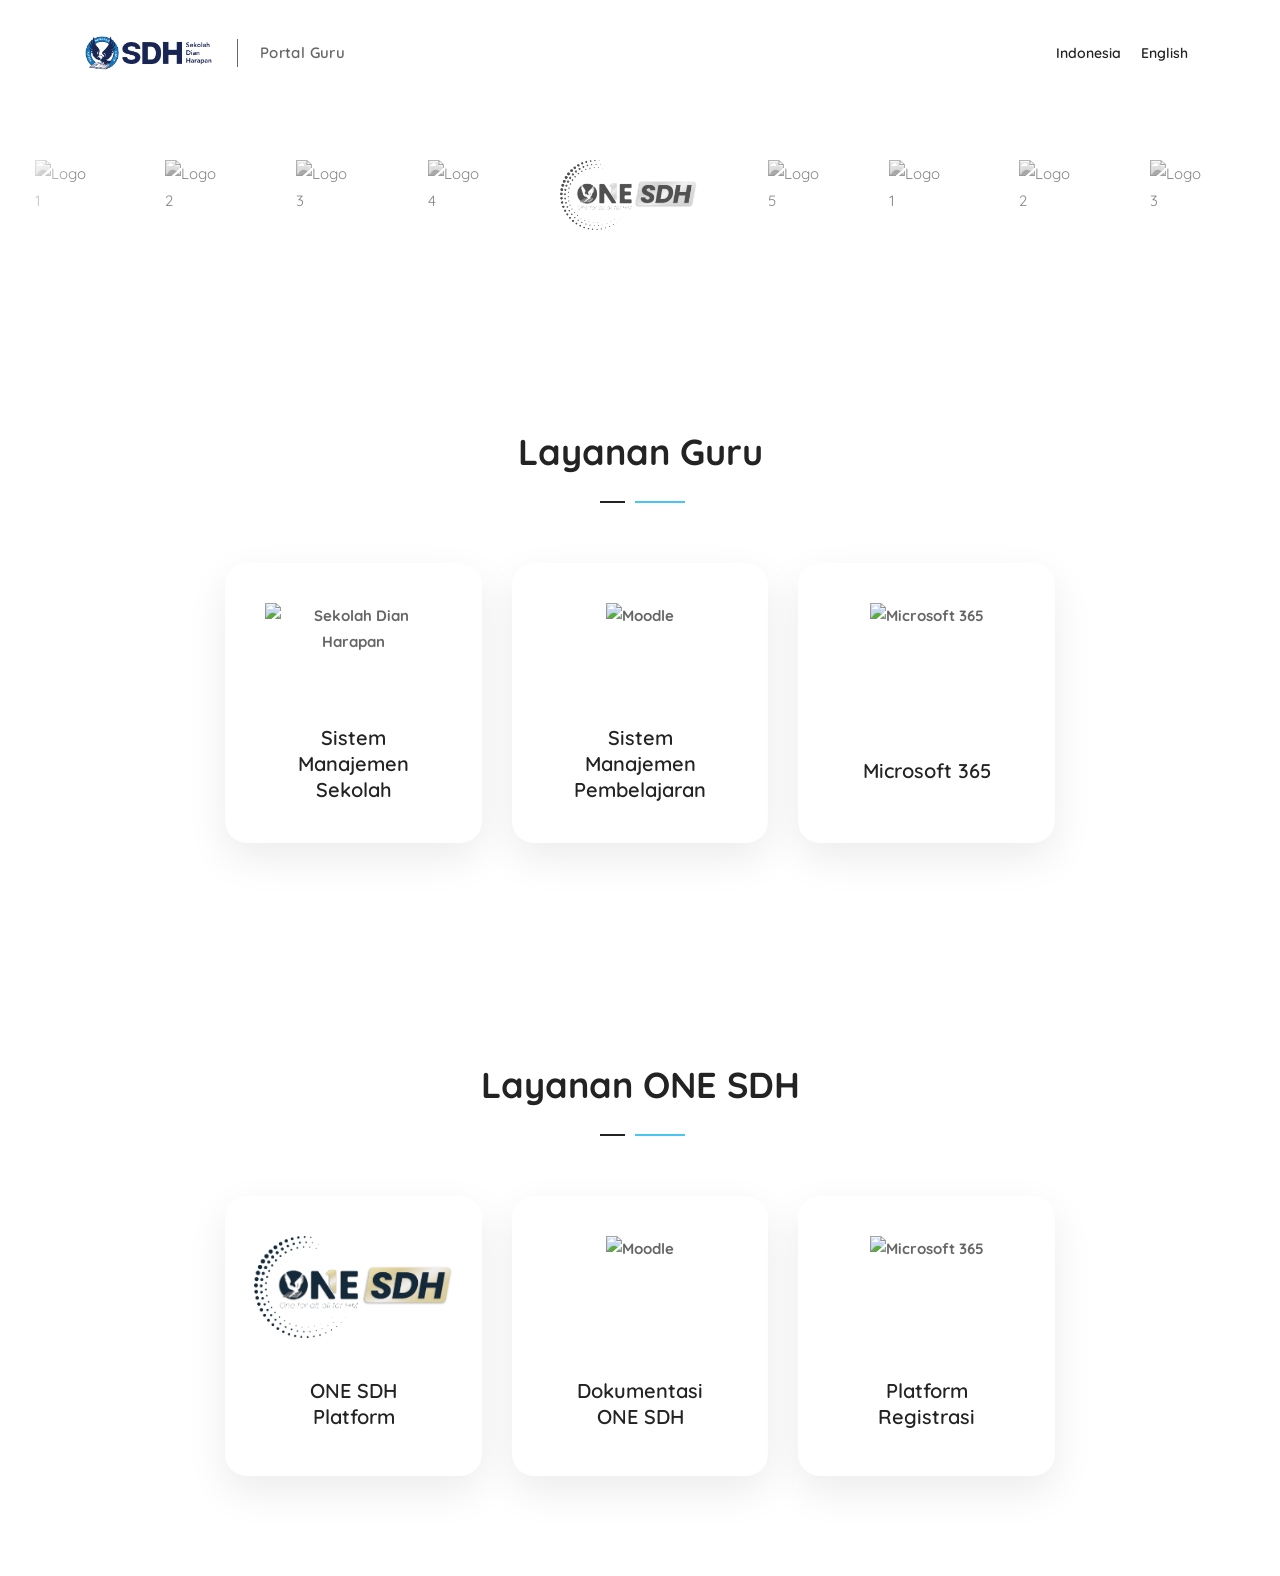
==== commit 168720f6: "sad" ====
--- a/indonesia.html
+++ b/indonesia.html
@@ -6,12 +6,14 @@
     <meta charset="utf-8">
     <meta http-equiv="X-UA-Compatible" content="IE=edge">
     <meta name="viewport" content="width=device-width, initial-scale=1">
+    <meta name="description" content="School Theme and Logo Competition Portal">
 
     <!-- ========== Page Title ========== -->
-    <title>School Theme Competition Portal</title>
+    <title>SDH Teacher Portal</title>
 
     <!-- ========== Favicon Icon ========== -->
     <link rel="shortcut icon" href="https://res.cloudinary.com/dmtqoxsct/image/upload/v1769477807/Desain_tanpa_judul_15_k3yz1j.png" type="image/x-icon">
+
     <!-- Open Graph -->
     <meta property="og:title" content="School Theme Journey 2026/2027">
     <meta property="og:description" content="School Theme Competition Portal">
@@ -34,6 +36,10 @@
     <link href="assets/css/responsive.css" rel="stylesheet" />
     <!-- ========== End Stylesheet ========== -->
 
+    <!--[if lte IE 9]>
+        <p class="browserupgrade">You are using an <strong>outdated</strong> browser. Please <a href="https://browsehappy.com/">upgrade your browser</a> to improve your experience and security.</p>
+    <![endif]-->
+
 
 </head>
 
@@ -65,8 +71,7 @@
         </div>
     </div>
     <!-- End Preloader -->
-
-    <!-- Header 
+  <!-- Header 
     ============================================= -->
     <header id="home">
         <!-- Start Navigation -->
@@ -82,12 +87,12 @@
     </button>
 
     <a class="navbar-brand brand-wrap" href="index.html">
-        <img src="https://res.cloudinary.com/dmtqoxsct/image/upload/v1769415732/PHG_Font_Logo_db_kxhsdo.png"
+        <img src="assets/SDHAssets/logoSDHcolor.png"
              class="logo brand-logo" alt="Logo">
 
         <span class="brand-divider"></span>
 
-        <span class="brand-text">School Theme Portal</span>
+        <span class="brand-text">Portal Guru</span>
     </a>
 </div>
                 <!-- End Header Navigation -->
@@ -100,9 +105,8 @@
     </button>
 
     <ul class="nav navbar-nav navbar-center" data-in="fadeInDown" data-out="fadeOutUp">
-        <li><a class="smooth-menu" href="indonesia.html">Indonesia</a></li>
-        <li><a class="smooth-menu" href="index.html">English</a></li>
-        <li><a class="smooth-menu" href="index-2.html">School Theme Journey</a></li>
+        <li><a class="smooth-menu" href="">Indonesia</a></li>
+        <li><a class="smooth-menu" href="">English</a></li>
     </ul>
 
 </div><!-- /.navbar-collapse -->
@@ -123,306 +127,128 @@
     </header>
     <!-- End Header -->
 
-    <!-- Start Banner 
-    ============================================= -->
-    <div class="banner-area content-double shape-line bg-theme-small normal-text">
-        <div class="box-table">
-            <div class="box-cell">
-                <div class="container">
-                    <div class="double-items">
-                        <div class="row align-center">
-                            <div class="col-lg-5 left-info simple-video">
-                                <div class="content" data-animation="animated fadeInUpBig">
-                                    <h1>Selamat Datang di Portal Sayembara Lagu dan Logo Tema <br><span>Tahun Ajaran 2026/2027</span></h1>
-                                    <p>
-                                    </p>
-                                    <a class="btn circle btn-theme border btn-md" href="#theme">Mulai</a>
-                                </div>
-                            </div>
-                            <div class="col-lg-7 right-info">
-                                <img src="https://res.cloudinary.com/dmtqoxsct/image/upload/v1769570947/Colossians_2_13_14_2_z1jggm.png" alt="Thumb">
-                            </div>
-                        </div>
-                    </div>
-                </div>
-                <div class="wavesshape">
-                    <img src="assets/img/waves-shape.svg" alt="Shape">
-                </div>
-            </div>
-        </div>
-    </div>
-    <!-- End Banner -->
-        <div class="container my-5">
+  
+ <!--Marquee-->
+      <div class="team-area bg-white default-padding">
   <div class="marquee-wrapper overflow-hidden">
     <div class="marquee d-flex align-items-center">
-      
       <!-- logo -->
-      <img src="https://res.cloudinary.com/dmtqoxsct/image/upload/v1769646526/Main_Logo_SDH_-_Horizontal_-_Black_irmfzk.png" alt="Logo 1">
-      <img src="https://res.cloudinary.com/dmtqoxsct/image/upload/v1769646526/Main_Logo_SLH_-_Horizontal_-_Black_sje0l3.png" alt="Logo 2">
-      <img src="https://res.cloudinary.com/dmtqoxsct/image/upload/v1769646526/Main_Logo_HIS_-_Horizontal_Main_Logo_HIS_-_Horizontal_-_Black_1_yiuywv.png" alt="Logo 3">
-      <img src="https://res.cloudinary.com/dmtqoxsct/image/upload/v1769646675/Hora_Chinese_School-05_zmjd3r.png" alt="Logo 4">
+      <img src="https://encrypted-tbn0.gstatic.com/images?q=tbn:ANd9GcS8n7LiSt0NYtXF1dSCDDMi3FfSXqhQ88G-zA&s" alt="Logo 1">
+      <img src="https://content.hostgator.com/img/Microsoft365_logo.png" alt="Logo 2">
+      <img src="https://upload.wikimedia.org/wikipedia/commons/thumb/c/c6/Moodle-logo.svg/1280px-Moodle-logo.svg.png" alt="Logo 3">
+      <img src="https://www.winspiresolutions.ae/wp-content/uploads/2025/01/PP-logo.png" alt="Logo 4">
+       <img src="assets/Logo ONE SDH (1).png" alt="Logo 5">
+              <img style="width: 3%;" src="https://trainme.erau.edu/h5p/images/h5porglogo.png" alt="Logo 5">
+    
+    
 
       <!-- looping -->
-      <img src="https://res.cloudinary.com/dmtqoxsct/image/upload/v1769646526/Main_Logo_SDH_-_Horizontal_-_Black_irmfzk.png" alt="">
-      <img src="https://res.cloudinary.com/dmtqoxsct/image/upload/v1769646526/Main_Logo_SLH_-_Horizontal_-_Black_sje0l3.png" alt="">
-      <img src="https://res.cloudinary.com/dmtqoxsct/image/upload/v1769646526/Main_Logo_HIS_-_Horizontal_Main_Logo_HIS_-_Horizontal_-_Black_1_yiuywv.png" alt="">
-      <img src="https://res.cloudinary.com/dmtqoxsct/image/upload/v1769646675/Hora_Chinese_School-05_zmjd3r.png" alt="">
+           <img src="https://encrypted-tbn0.gstatic.com/images?q=tbn:ANd9GcS8n7LiSt0NYtXF1dSCDDMi3FfSXqhQ88G-zA&s" alt="Logo 1">
+      <img src="https://content.hostgator.com/img/Microsoft365_logo.png" alt="Logo 2">
+      <img src="https://upload.wikimedia.org/wikipedia/commons/thumb/c/c6/Moodle-logo.svg/1280px-Moodle-logo.svg.png" alt="Logo 3">
+      <img src="https://www.winspiresolutions.ae/wp-content/uploads/2025/01/PP-logo.png" alt="Logo 4">
+       <img src="assets/Logo ONE SDH (1).png" alt="Logo 5">
+              <img style="width: 5%;" src="https://trainme.erau.edu/h5p/images/h5porglogo.png" alt="Logo 5">
   </div>
 </div>
 </div>
-   <!-- Start Overview 
+ 
+  <!-- Start About 
     ============================================= -->
     <div id="overview" class="overview-area default-padding">
-        <div class="container">
-            <div class="row">
-                <div class="col-lg-8 offset-lg-2">
-                    <div class="site-heading text-center">
-                        <div id="theme">
-                        <h2>Informasi Flyer</h2>
-                        <p>
-                          Berikut adalah flyer berisi mengenai informasi Sayembara Tema dan Logo Sekolah untuk Tahun Ajaran 2026/2027. Pastikan untuk mengeceknya agar mendapatkan semua informasi lengkapnya!
-                        </p>
-                    </div>
-                    </div>
-                </div>
-            </div>
-            <div class="row">
-                <div class="col-lg-12 text-center overview-items">
-                    <div class="overview-carousel owl-carousel owl-theme">
-                         <img src="https://res.cloudinary.com/dmtqoxsct/image/upload/v1769565131/Screenshot_2026-01-28_085028_rasdzl.png" alt="Thumb">
-                        <img src="https://res.cloudinary.com/dmtqoxsct/image/upload/v1769565137/Screenshot_2026-01-28_085105_aowwdl.png" alt="Thumb">
-                        <img src="https://res.cloudinary.com/dmtqoxsct/image/upload/v1769597877/Screenshot_2026-01-28_175714_o9ojni.png" alt="Thumb">
-                    </div>
+    <div class="container">
+
+        <!-- HEADING -->
+        <div class="row">
+            <div class="col-lg-8 offset-lg-2">
+                <div class="about-content text-center mb-50">
+                      <div class="site-heading text-center">
+                    <h2>Layanan Guru </h2>
                 </div>
             </div>
         </div>
-    </div>
-    <!-- End Overview -->
-    <!-- Start About 
-    ============================================= -->
-    <div id="about" class="about-area default-padding">
-        <div class="container">
-            <div class="row">
-                
-                <div class="col-lg-6 default info pr-60 pr-md-15 pr-xs-15">
-                    <h4>KETENTUAN DAN RUBRIK</h4>
-                    <h2>Mohon mengikuti setiap instruksi sesuai dengan ketentuan dan rubrik berikut</h2>
-                   
-                    <a href="School Theme Competition Rubric.xlsx" class="btn circle btn-theme effect btn-md">Rubrik</a>
-                    <a href="ketentuan.pdf" class="btn circle btn-theme effect btn-md">Ketentuan</a>
-                </div>
-               <div class="col-lg-6 order-lg-1 order-15 right-info text-end
-            d-lg-flex align-items-lg-center justify-content-lg-end">
-                                <img src="https://res.cloudinary.com/dmtqoxsct/image/upload/v1769506460/Desain_tanpa_judul_18_xvs95o.png" style="width: 60%;" alt="Thumb">
-                            </div>
-                        </div>
-                    </div>
+</div>
+
+        <!-- SCHOOL OPTIONS -->
+         <div id="theme"></div>
+     <div class="row justify-content-center text-center school-selector">
+
+    <div class="col-lg-3 col-md-6 col-12">
+        <a href="https://ed.sdh.or.id/#/" class="school-card">
+            <img src="https://media.licdn.com/dms/image/v2/C4D0BAQEI782CY3bqUQ/company-logo_200_200/company-logo_200_200/0/1644859337162/edconnect_solusi_integrasi_logo?e=2147483647&v=beta&t=a8IwPfK3dgU9S-AyhGebk73yriD2sw9-XB5Sk9v6Ynw"
+                 alt="Sekolah Dian Harapan">
+            <h4>Sistem Manajemen Sekolah</h4>
+        </a>
+    </div>
+
+    <div class="col-lg-3 col-md-6 col-12">
+        <a href="https://learn.sdh.or.id/" class="school-card">
+            <img src="https://upload.wikimedia.org/wikipedia/commons/thumb/c/c6/Moodle-logo.svg/1920px-Moodle-logo.svg.png"
+                 alt="Moodle">
+            <h4>Sistem Manajemen Pembelajaran</h4>
+        </a>
+    </div>
+
+  
+    <div class="col-lg-3 col-md-6 col-12">
+        <a href="https://m365.cloud.microsoft/apps/?fromcode=cmmiadtp424&refOrigin=Google&origindomain=Office&auth=2&client-request-id=d1bad399-7e4b-412d-8708-8d30ff835a35" class="school-card">
+            <img src="https://upload.wikimedia.org/wikipedia/commons/thumb/1/17/Microsoft-Office-365-Emblem.png/1920px-Microsoft-Office-365-Emblem.png"
+                 alt="Microsoft 365">
+            <h4>Microsoft 365</h4>
+        </a>
+    </div>
+</div>
+</div>
+</div>
+  <!-- Start About 
+    ============================================= -->
+    <div id="overview" class="overview-area bg-gray default-padding bg-fixed default-padding text-center" style="background-image: url(assets/Desain\ tanpa\ judul.png);">
+    <div class="container">
+
+        <!-- HEADING -->
+        <div class="row">
+            <div class="col-lg-8 offset-lg-2">
+                <div class="about-content text-center mb-50">
+                      <div class="site-heading text-center">
+                    <h2>Layanan ONE SDH</h2>
                 </div>
             </div>
         </div>
-    </div>
-    <!-- End About -->
-
-    <!-- Start Companies Area 
-    ============================================= -->
-   <div class="companies-area default-padding bg-theme-small compact-section">
-  <div class="container">
-    <div class="row align-items-center">
-
-      <!-- IMAGE LEFT -->
-      <div class="col-lg-6 order-lg-1 order-2 right-info text-start">
-        <img 
-          src="https://res.cloudinary.com/dmtqoxsct/image/upload/v1769408771/324373_7_amijyy.png"
-          alt="Thumb"
-          class="img-fluid submission-img"
-        >
-      </div>
-
-      <!-- TEXT RIGHT -->
-      <div class="col-lg-6 order-lg-2 order-1 info pl-60 pl-md-15 pl-xs-15">
-        <h4 style="   color: var(--color-primary);
-  font-weight: 600;
-  text-transform: uppercase;
-  margin-bottom: 10px;
-  font-size: 20px;">FORM PENGUMPULAN KARYA</h4>
-        <h4>Berikut kategori karya yang dapat didaftarkan</h4>
-       <ul class="icon-list"><li>Lagu Tema Junior</li>
-<li>Lagu Tema Senior</li>
-<li>Logo Tema Sekolah</li></ul>
-        <p style=" font-size: 17px; font-weight: 800;">Silakan mendaftarkan karya anda dengan mengklik tombol berikut!</p>
-
-         <a href="https://forms.office.com/pages/responsepage.aspx?id=8gHswSU1mUS3Gz90bdmfjRW_8tBEueBHvKJaRVLL0GNUM0Y0ME9LU0hYODE4REhWRUtPM0FOSEZEUy4u&route=shorturl" class="btn circle btn-theme effect btn-md mt-3">
-         Sekolah Dian Harapan - Sekolah Lentera Harapan
-        </a>
-        <br>
-        <a href="https://forms.office.com/Pages/ResponsePage.aspx?id=8gHswSU1mUS3Gz90bdmfjRW_8tBEueBHvKJaRVLL0GNUN1FMWlVHWTFRS1hRVVhCN0RLM1BLOExMQi4u" class="btn circle btn-theme effect btn-md mt-3">
-          Hope Intercultural School - HORA Chinese School
-        </a>
-      </div>
-
-    </div>
-  </div>
-</div>
-
-
-    <!-- End Companies Area -->
-
- <!-- Start About 
-    ============================================= -->
-    <div id="about" class="about-area default-padding">
-        <div class="container">
-            <div class="row">
-                
-                <div class="col-lg-6 default info pr-60 pr-md-15 pr-xs-15">
-                    <h4>BATAS PENGUMPULAN</h4>
-                    <br>
-                    <h3>Logo:</h3>
-                    <p style="font-size: 28px; margin-left: 30px">27 Februari 2026</p>
-                    <h3>Theme Song:</h3>
-                    <p style="font-size: 28px; margin-left: 30px">13 Maret 2026</p>
-                </div>
-                 <div class="col-lg-6 order-lg-1 order-15 right-info text-end
-            d-lg-flex align-items-lg-center justify-content-lg-end">
-                                <img src="https://res.cloudinary.com/dmtqoxsct/image/upload/v1769507106/324373_8_byntpc.png" alt="Thumb">
-                            </div>
-                        </div>
-                    </div>
-                </div>
-            </div>
-        </div>
-    </div>
-    <!-- End About -->
-   
-
-    <!-- Start Team  
-    ============================================= -->
-    <div id="team" class="team-area bg-gray default-padding bottom-less">
-        <div class="container">
-            <div class="row">
-                <div class="col-lg-8 offset-lg-2">
-                    <div class="site-heading text-center">
-                        <h2>Video Penjelasan</h2>
-                    </div>
-                </div>
-            </div>
-            <div class="team-items">
-                <div class="row">
-                    <div class="col-lg-4 col-md-6">
-                        <div class="item">
-                            <div class="thumb">
-                                <img src="https://res.cloudinary.com/dmtqoxsct/image/upload/v1769580712/Screenshot_2026-01-28_at_13.05.48_kveeoa.png" alt="Thumb">
-                                <div class="social">
-                                    <ul>
-                                        <li class="instagram">
-                                            <a href="https://www.youtube.com/watch?v=D0Cm_6YwQUc" class="popup-youtube"><i class="fab fa-youtube"></i></a>
-                                    </ul>
-                                </div>
-                            </div>
-                            <div class="info">
-                                <h4> Undangan <br>Sayembara </h4>
-                                <span>Tema Tahun Ajaran 2026/2027</span>
-                            </div>
-                        </div>
-                    </div>
-                    <div class="col-lg-4 col-md-6">
-                        <div class="item">
-                            <div class="thumb">
-                                <img src="https://res.cloudinary.com/dmtqoxsct/image/upload/v1769580712/Screenshot_2026-01-28_at_13.07.51_fjllck.png" alt="Thumb">
-                                <div class="social">
-                                    <ul>
-                                        <li class="instagram">
-                                            <a href="https://youtu.be/3Cv256GysTo"><i class="fab fa-youtube"></i></a>
-                                        </li>
-                                    </ul>
-                                </div>
-                            </div>
-                            <div class="info">
-                                <h4> Panduan Teknis <br> Sayembara</h4>
-                                <span>Tema Tahun Ajaran 2026/2027 </span>
-                            </div>
-                        </div>
-                    </div>
-                    <div class="col-lg-4 col-md-6">
-                        <div class="item">
-                            <div class="thumb">
-                                <img src="https://res.cloudinary.com/dmtqoxsct/image/upload/v1769580838/Screenshot_2026-01-28_at_13.05.08_rw1brc.png" alt="Thumb">
-                                <div class="social">
-                                    <ul>
-                                        <li class="instagram">
-                                            <a href="https://www.youtube.com/watch?v=H1B5Xvhsjas" class="popup-youtube"><i class="fab fa-youtube"></i></a>
-                                        </li>
-                                    </ul>
-                                </div>
-                            </div>
-                            <div class="info">
-                                <h4>Penjelasan <br> Tema Sekolah</h4>
-                                <span>Tema Tahun Ajaran 2026/2027</span>
-                            </div>
-                        </div>
-                    </div>
-                </div>
-            </div>
-        </div>
-    </div>
-    <!-- End Team -->
-
-   
-
-   
-
-    
-
-    <!-- Start Contact Area  
-    ============================================= -->
-    <div id="contact" class="contact-us-area default-padding">
-        <div class="container">
-            <div class="row">
-                <div class="col-lg-8 offset-lg-2">
-                    <div class="site-heading text-center">
-                        <h2>Hubungi Kami</h2>
-                    </div>
-                </div>
-            </div>
-              <div class="row justify-content-center mt-4">
-            <div class="col-lg-4 col-md-5 col-12 text-center">
-                <img src="https://res.cloudinary.com/dmtqoxsct/image/upload/v1769411630/324373_4_tktbna.png" class="profile-img rounded-circle mb-3" alt="Person 1">
-                                <h6>Dedy Panggabean</h6>
-                                  <p class="text-muted job-title">PDCE</p>
-                <p class="text-muted email">dedy.panggabean@lentera.sch.id</p>
-            </div>
-                   <div class="col-lg-3 col-md-4 col-12 text-center">
-                <img src="https://res.cloudinary.com/dmtqoxsct/image/upload/v1769425814/nico_ziuiih.png"
-     class="profile-img rounded-circle mb-3"
-     alt="Person 2">
-                <h6>Nico Nainggolan</h6>
-                  <p class="text-muted job-title">EduTech</p>
-                <p class="text-muted email">nico.nainggolan@sdh.or.id</p>
-            </div>
-        </div>
-            <br>
-            <div class="row">
-                <div class="col-lg-6 address">
-                    <div class="address-items">
-                        <h4>ALAMAT KAMI</h4>
-                        <ul class="info">
-                            <li>
-                                <i class="fas fa-map-marked-alt"></i> 
-                                <span>Jalan Mentawai No. 201,<br> Taman Imam Bonjol,<br> Lippo Village Tangerang, 15139, Indonesia</span>
-                            </li>
-                            <li>
-                                <i class="fas fa-phone"></i> 
-                                <span>+62 811 8945 500</span>
-                            </li>
-                        </ul>
-                        </div>
-                    </div>
-                </div>
-        </div>
-  <footer class="bg-gray pt-4 pb-4">
-        <div class="container text-center">
-            <p>&copy; 2026 EduTech Head Office</p>
-        </div>
-    </footer>
+</div>
+
+        <!-- SCHOOL OPTIONS -->
+         <div id="theme"></div>
+     <div class="row justify-content-center text-center school-selector">
+
+    <div class="col-lg-3 col-md-6 col-12">
+        <a href="https://one.sdh.or.id/en/login" class="school-card">
+            <img src="assets/Logo ONE SDH (1).png"
+                 alt="Sekolah Dian Harapan">
+            <h4>ONE SDH <br>Platform</h4>
+        </a>
+    </div>
+
+    <div class="col-lg-3 col-md-6 col-12">
+        <a href="https://ypph.sharepoint.com/sites/AAs/SitePages/EventPlanHome.aspx" class="school-card">
+            <img src="https://upload.wikimedia.org/wikipedia/commons/thumb/2/28/Microsoft_Office_SharePoint_%282025%E2%80%93present%29.svg/330px-Microsoft_Office_SharePoint_%282025%E2%80%93present%29.svg.png"
+                 alt="Moodle">
+            <h4>Dokumentasi <br>ONE SDH </h4>
+        </a>
+    </div>
+
+  
+    <div class="col-lg-3 col-md-6 col-12">
+        <a href="https://apps.powerapps.com/play/e/default-c1ec01f2-3525-4499-b71b-3f746dd99f8d/a/0a6357d0-c0f6-44b9-af23-9936c1e09a2c?source=teamsopenwebsite&screenColor=RGBA(0%2C176%2C240%2C1)&hint=1792f413-645b-4305-8de4-5bde5cb0f977&tenantId=c1ec01f2-3525-4499-b71b-3f746dd99f8d    " class="school-card">
+            <img src="https://powerwiki.net/images/f/f7/Powerapps.svg"
+                 alt="Microsoft 365">
+            <h4>Platform Registrasi</h4>
+        </a>
+    </div>
+</div>
+</div>
+</div>
+
+
 
     <!-- jQuery Frameworks
     ============================================= -->
--- a/style.css
+++ b/style.css
@@ -4604,6 +4604,7 @@
 
 .marquee {
   width: max-content;
+  margin-top: 90px;
   animation: marquee 120s linear infinite;
 }
 
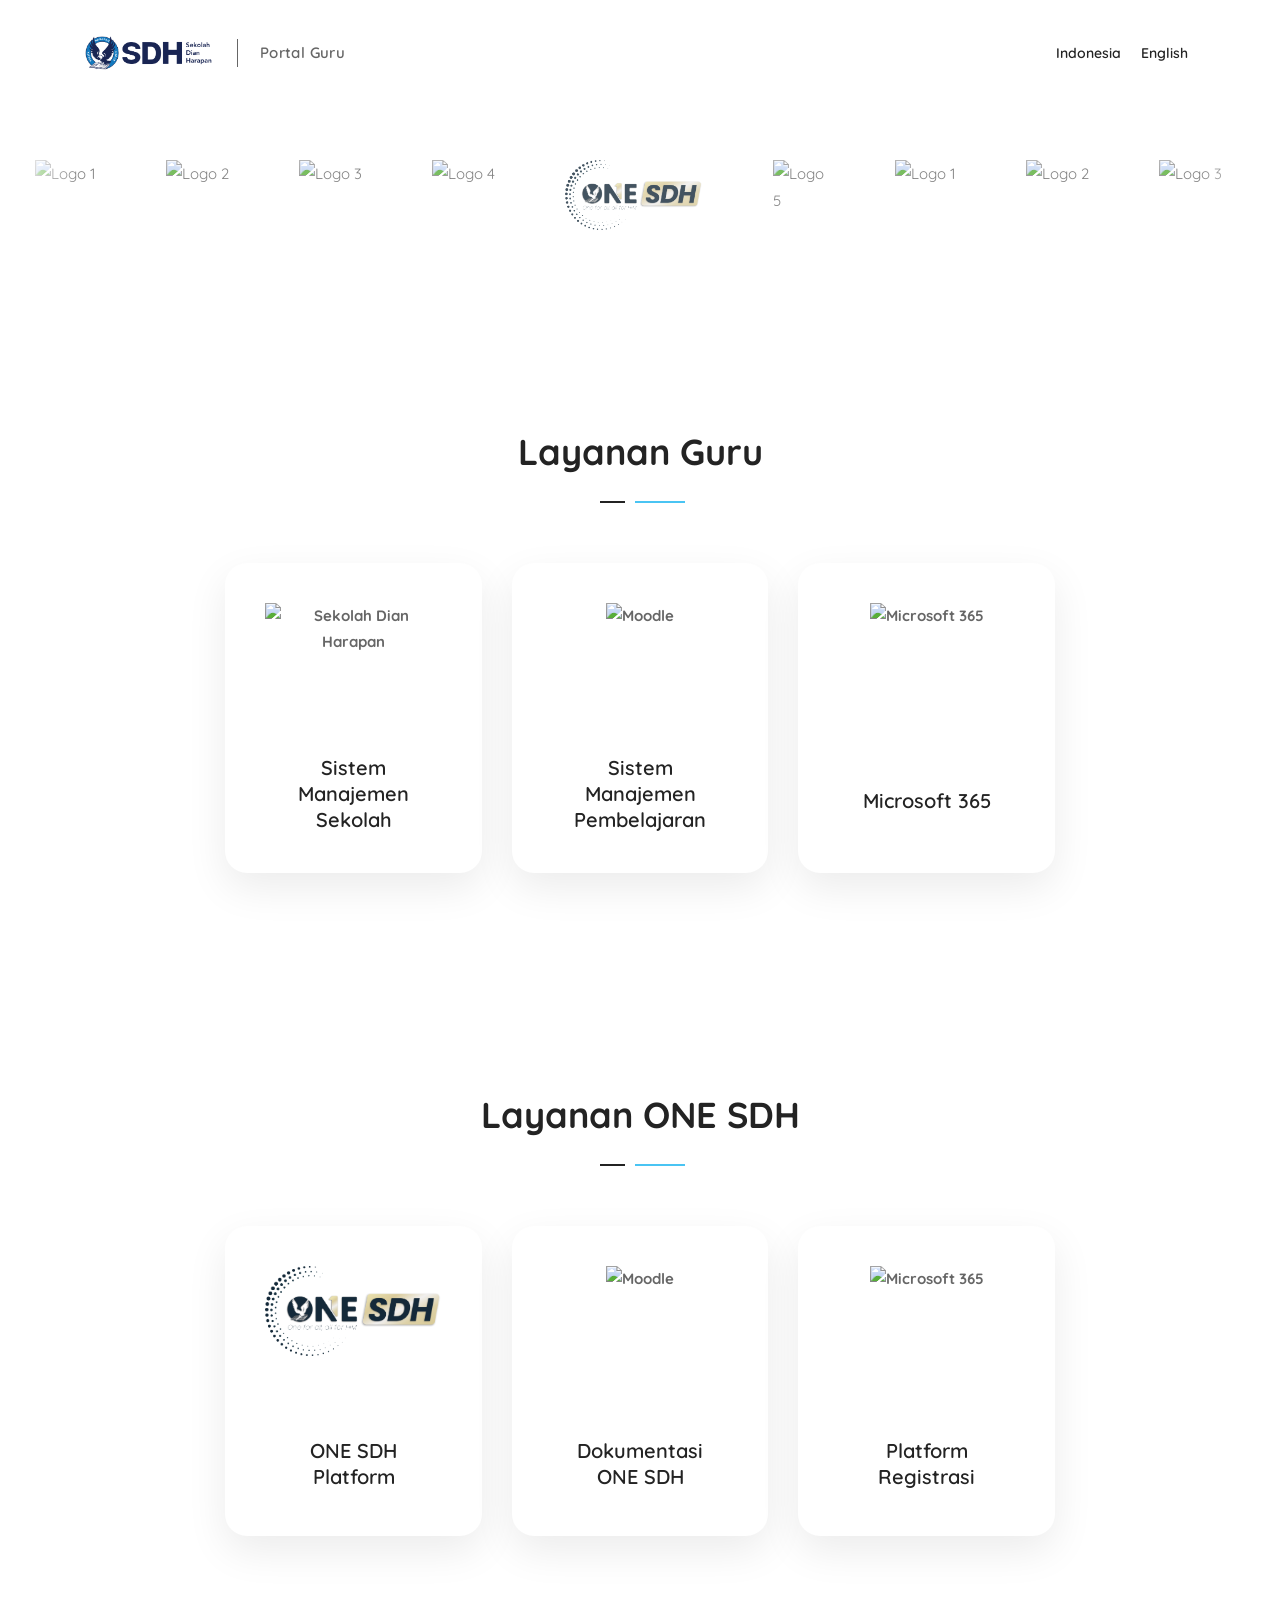
==== commit 3ab478ff: "asd" ====
--- a/indonesia.html
+++ b/indonesia.html
@@ -148,7 +148,7 @@
       <img src="https://upload.wikimedia.org/wikipedia/commons/thumb/c/c6/Moodle-logo.svg/1280px-Moodle-logo.svg.png" alt="Logo 3">
       <img src="https://www.winspiresolutions.ae/wp-content/uploads/2025/01/PP-logo.png" alt="Logo 4">
        <img src="assets/Logo ONE SDH (1).png" alt="Logo 5">
-              <img style="width: 5%;" src="https://trainme.erau.edu/h5p/images/h5porglogo.png" alt="Logo 5">
+              <img style="width: 3%;" src="https://trainme.erau.edu/h5p/images/h5porglogo.png" alt="Logo 5">
   </div>
 </div>
 </div>
--- a/style.css
+++ b/style.css
@@ -3425,9 +3425,9 @@
     justify-content: space-between;
     display: flex;
     flex-direction: column;
-    align-items: center;        /* center horizontal */
-
-    min-height: 280px;
+    align-items: center;   
+
+    min-height: 310px;
     padding: 40px;
 
     border-radius: 22px;
@@ -3440,7 +3440,7 @@
 
 
 .school-card img {
-    max-width: 200px;
+    max-width: px;
     max-height: 130px;
     object-fit: contain;
     margin-bottom: 24px;
@@ -4603,25 +4603,24 @@
 }
 
 .marquee {
-  width: max-content;
+  width: max-content%;
   margin-top: 90px;
   animation: marquee 120s linear infinite;
 }
 
 .marquee img {
-  filter: grayscale(100%);
   height: 70px;
   width: auto;
   max-width: 160px;
   object-fit: contain;
   margin: 0 35px;
-  opacity: 0.85;
+  opacity: 0.3;
   transition: opacity 0.3s ease;
 }
 
 .marquee img:hover {
-  opacity: 1;
-    filter: grayscale(90%);
+  opacity: 0.5;
+    filter: grayscale(80%);
 }
 
 
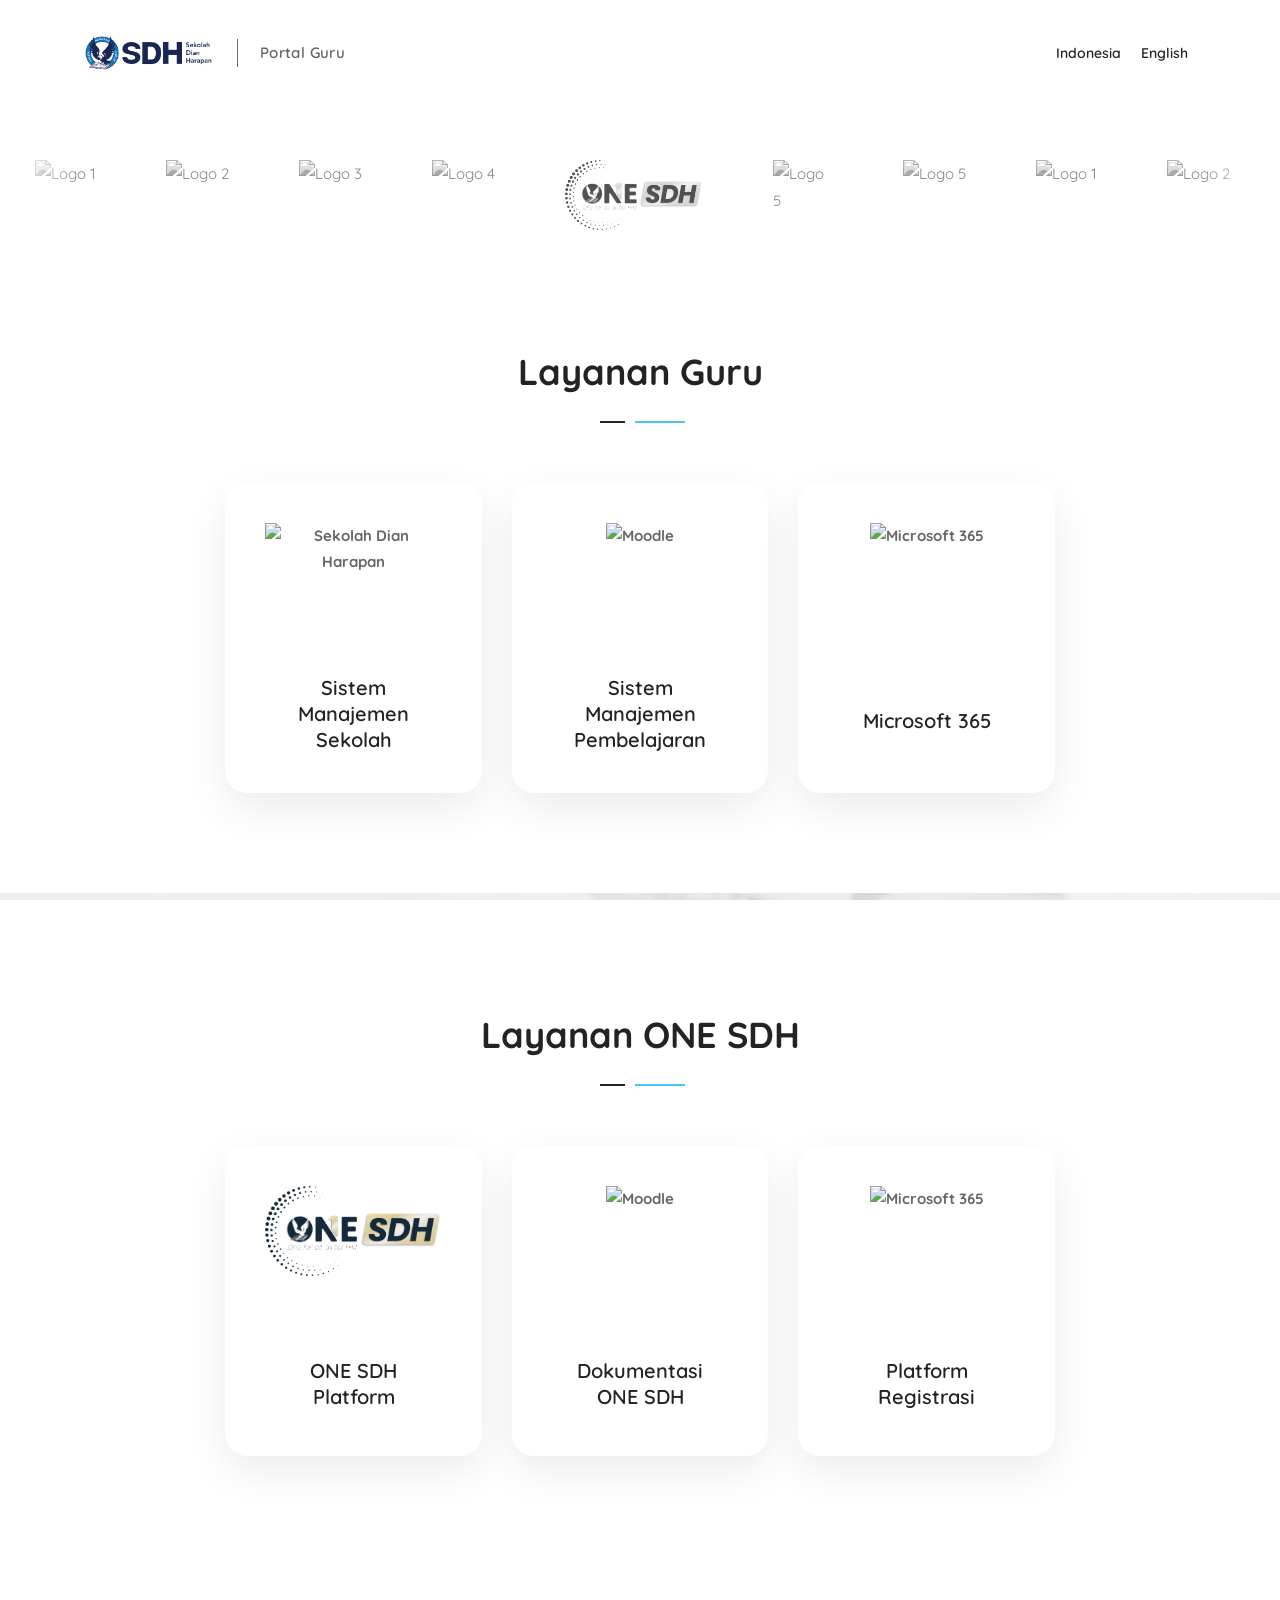
==== commit 39eca43f: "sd" ====
--- a/indonesia.html
+++ b/indonesia.html
@@ -105,8 +105,8 @@
     </button>
 
     <ul class="nav navbar-nav navbar-center" data-in="fadeInDown" data-out="fadeOutUp">
-        <li><a class="smooth-menu" href="">Indonesia</a></li>
-        <li><a class="smooth-menu" href="">English</a></li>
+        <li><a class="smooth-menu" href="/indonesia.html">Indonesia</a></li>
+        <li><a class="smooth-menu" href="/">English</a></li>
     </ul>
 
 </div><!-- /.navbar-collapse -->
@@ -127,7 +127,6 @@
     </header>
     <!-- End Header -->
 
-  
  <!--Marquee-->
       <div class="team-area bg-white default-padding">
   <div class="marquee-wrapper overflow-hidden">
@@ -137,19 +136,20 @@
       <img src="https://content.hostgator.com/img/Microsoft365_logo.png" alt="Logo 2">
       <img src="https://upload.wikimedia.org/wikipedia/commons/thumb/c/c6/Moodle-logo.svg/1280px-Moodle-logo.svg.png" alt="Logo 3">
       <img src="https://www.winspiresolutions.ae/wp-content/uploads/2025/01/PP-logo.png" alt="Logo 4">
-       <img src="assets/Logo ONE SDH (1).png" alt="Logo 5">
-              <img style="width: 3%;" src="https://trainme.erau.edu/h5p/images/h5porglogo.png" alt="Logo 5">
+    <img src="assets/Logo ONE SDH (1).png" alt="Logo 5">
+    <img style="width: 3%;" src="https://trainme.erau.edu/h5p/images/h5porglogo.png" alt="Logo 5">
+    <img src="https://logos-world.net/wp-content/uploads/2021/04/Microsoft-Teams-Emblem.png" alt="Logo 5">
     
     
 
       <!-- looping -->
-           <img src="https://encrypted-tbn0.gstatic.com/images?q=tbn:ANd9GcS8n7LiSt0NYtXF1dSCDDMi3FfSXqhQ88G-zA&s" alt="Logo 1">
+ <img src="https://encrypted-tbn0.gstatic.com/images?q=tbn:ANd9GcS8n7LiSt0NYtXF1dSCDDMi3FfSXqhQ88G-zA&s" alt="Logo 1">
       <img src="https://content.hostgator.com/img/Microsoft365_logo.png" alt="Logo 2">
       <img src="https://upload.wikimedia.org/wikipedia/commons/thumb/c/c6/Moodle-logo.svg/1280px-Moodle-logo.svg.png" alt="Logo 3">
       <img src="https://www.winspiresolutions.ae/wp-content/uploads/2025/01/PP-logo.png" alt="Logo 4">
-       <img src="assets/Logo ONE SDH (1).png" alt="Logo 5">
-              <img style="width: 3%;" src="https://trainme.erau.edu/h5p/images/h5porglogo.png" alt="Logo 5">
-  </div>
+    <img src="assets/Logo ONE SDH (1).png" alt="Logo 5">
+    <img style="width: 3%;" src="https://trainme.erau.edu/h5p/images/h5porglogo.png" alt="Logo 5">
+    <img src="https://logos-world.net/wp-content/uploads/2021/04/Microsoft-Teams-Emblem.png" alt="Logo 5">
 </div>
 </div>
  
--- a/style.css
+++ b/style.css
@@ -4609,6 +4609,7 @@
 }
 
 .marquee img {
+  filter: grayscale(100%);
   height: 70px;
   width: auto;
   max-width: 160px;
@@ -4620,7 +4621,7 @@
 
 .marquee img:hover {
   opacity: 0.5;
-    filter: grayscale(80%);
+    filter: grayscale(0%);
 }
 
 
